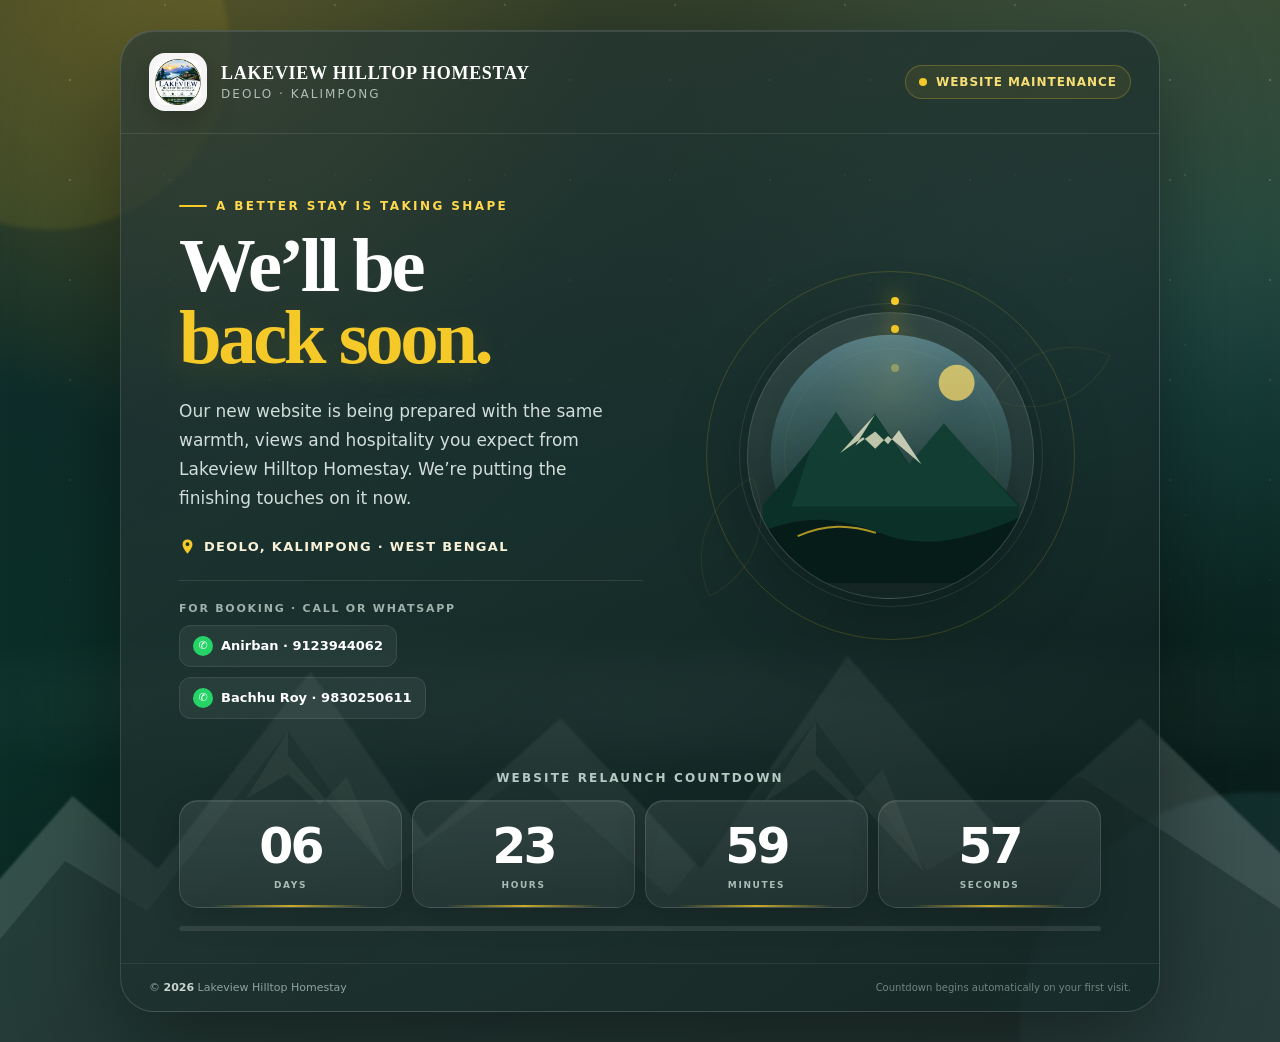
==== index.html @ d7424a06 "Add files via upload" ====
<!DOCTYPE html>
<html lang="en">
<head>
<meta charset="UTF-8">
<meta name="viewport" content="width=device-width, initial-scale=1.0">
<meta name="theme-color" content="#071b19">
<meta name="description" content="Lakeview Hilltop Homestay — website under maintenance.">
<title>Lakeview Hilltop Homestay | Coming Soon</title>

<style>
  :root{
    --forest:#071b19;
    --forest-2:#0b3028;
    --leaf:#173f34;
    --gold:#f4c928;
    --gold-2:#ffd94d;
    --cream:#fff9e8;
    --muted:#c9d5cf;
    --glass:rgba(7,27,25,.66);
    --line:rgba(255,255,255,.15);
  }

  *{box-sizing:border-box;margin:0;padding:0}
  html,body{min-height:100%;font-family:Inter,ui-sans-serif,system-ui,-apple-system,BlinkMacSystemFont,"Segoe UI",sans-serif}
  body{
    overflow-x:hidden;
    color:#fff;
    background:
      radial-gradient(circle at 18% 8%,rgba(244,201,40,.20),transparent 26%),
      radial-gradient(circle at 84% 22%,rgba(90,160,180,.20),transparent 30%),
      linear-gradient(160deg,#071b19 0%,#0b3028 48%,#081614 100%);
  }

  .page{
    position:relative;
    min-height:100vh;
    isolation:isolate;
    display:flex;
    align-items:center;
    justify-content:center;
    padding:30px 18px;
    overflow:hidden;
  }

  /* atmospheric layers */
  .orb{position:absolute;border-radius:50%;filter:blur(2px);pointer-events:none;z-index:-2}
  .orb.one{width:360px;height:360px;left:-130px;top:-130px;background:rgba(244,201,40,.10);animation:float 10s ease-in-out infinite}
  .orb.two{width:480px;height:480px;right:-220px;bottom:-230px;background:rgba(92,163,178,.12);animation:float 13s ease-in-out infinite reverse}

  .sky{
    position:absolute;inset:0;z-index:-3;overflow:hidden;
    background:linear-gradient(180deg,rgba(246,202,103,.18) 0%,rgba(74,118,132,.08) 38%,rgba(7,27,25,.08) 70%);
  }

  .mountains{position:absolute;left:-5%;bottom:-4px;width:110%;height:48%;opacity:.34}
  .mountains.back{filter:blur(1px);opacity:.20;transform:scale(1.04)}
  .mountains svg{width:100%;height:100%;display:block}

  .mist{
    position:absolute;left:-10%;right:-10%;bottom:28%;height:90px;
    background:linear-gradient(90deg,transparent,rgba(211,232,226,.12),transparent);
    filter:blur(18px);
    animation:mist 12s ease-in-out infinite;
  }

  .stars{
    position:absolute;inset:0;opacity:.34;
    background-image:
      radial-gradient(circle,rgba(255,255,255,.65) 0 1px,transparent 1.5px),
      radial-gradient(circle,rgba(255,255,255,.4) 0 1px,transparent 1.5px);
    background-size:100px 100px,170px 170px;
    background-position:20px 30px,80px 90px;
    mask-image:linear-gradient(to bottom,black,transparent 70%);
  }

  .shell{
    width:min(1040px,100%);
    position:relative;
    animation:pageIn 1s cubic-bezier(.16,1,.3,1) both;
  }

  .card{
    position:relative;
    overflow:hidden;
    border:1px solid var(--line);
    border-radius:34px;
    background:
      linear-gradient(135deg,rgba(255,255,255,.095),rgba(255,255,255,.025)),
      var(--glass);
    backdrop-filter:blur(20px);
    -webkit-backdrop-filter:blur(20px);
    box-shadow:0 35px 100px rgba(0,0,0,.42),inset 0 1px rgba(255,255,255,.10);
  }

  .card::before{
    content:"";
    position:absolute;inset:0;pointer-events:none;
    background:linear-gradient(110deg,transparent 25%,rgba(255,255,255,.055) 48%,transparent 65%);
    transform:translateX(-120%);
    animation:shine 7s ease-in-out 1.2s infinite;
  }

  .topbar{
    display:flex;align-items:center;justify-content:space-between;
    gap:20px;padding:22px 28px;border-bottom:1px solid rgba(255,255,255,.10);
  }

  .brand{display:flex;align-items:center;gap:14px;min-width:0}
  .brand img{
    width:58px;height:58px;object-fit:contain;border-radius:16px;
    background:rgba(255,255,255,.95);padding:6px;
    box-shadow:0 10px 30px rgba(0,0,0,.22);
  }
  .brand-copy{min-width:0}
  .brand-copy strong{
    display:block;font-family:Georgia,serif;font-size:18px;letter-spacing:.04em;
    white-space:nowrap;overflow:hidden;text-overflow:ellipsis;
  }
  .brand-copy span{display:block;color:#aebdb7;font-size:12px;letter-spacing:.17em;text-transform:uppercase;margin-top:3px}

  .status{
    display:flex;align-items:center;gap:9px;padding:9px 13px;border:1px solid rgba(244,201,40,.25);
    border-radius:999px;color:#f7df76;background:rgba(244,201,40,.07);font-size:12px;font-weight:700;
    letter-spacing:.08em;text-transform:uppercase;white-space:nowrap;
  }
  .dot{width:8px;height:8px;border-radius:50%;background:var(--gold);box-shadow:0 0 0 0 rgba(244,201,40,.55);animation:pulse 1.8s infinite}

  .content{
    display:grid;grid-template-columns:1.05fr .95fr;gap:38px;padding:58px 58px 52px;align-items:center;
  }

  .eyebrow{
    display:inline-flex;align-items:center;gap:9px;color:var(--gold-2);
    text-transform:uppercase;letter-spacing:.20em;font-weight:800;font-size:12px;margin-bottom:17px;
  }
  .eyebrow::before{content:"";width:28px;height:2px;background:var(--gold);border-radius:2px}

  h1{
    font-family:Georgia,"Times New Roman",serif;
    font-size:clamp(46px,6vw,78px);line-height:.94;letter-spacing:-.045em;
    max-width:650px;
  }
  h1 span{display:block;color:var(--gold);text-shadow:0 8px 35px rgba(244,201,40,.14)}
  .lead{color:#d3ddd9;max-width:590px;font-size:17px;line-height:1.7;margin-top:23px}

  .location{
    display:flex;align-items:center;gap:8px;margin-top:25px;color:#f8f1d8;font-weight:700;
    font-size:13px;letter-spacing:.10em;text-transform:uppercase;
  }
  .location svg{width:17px;height:17px;fill:var(--gold)}

  .countdown-wrap{position:relative}
  .countdown-title{text-align:center;color:#b8c9c3;font-size:12px;letter-spacing:.18em;text-transform:uppercase;margin-bottom:15px;font-weight:700}
  .countdown{
    display:grid;grid-template-columns:repeat(4,1fr);gap:10px;
  }
  .time-box{
    position:relative;text-align:center;padding:21px 8px 17px;border-radius:19px;
    border:1px solid rgba(255,255,255,.12);
    background:linear-gradient(180deg,rgba(255,255,255,.085),rgba(255,255,255,.035));
    box-shadow:inset 0 1px rgba(255,255,255,.08),0 12px 30px rgba(0,0,0,.16);
    overflow:hidden;
  }
  .time-box::after{
    content:"";position:absolute;left:15%;right:15%;bottom:0;height:2px;
    background:linear-gradient(90deg,transparent,var(--gold),transparent);opacity:.8;
  }
  .num{
    font-variant-numeric:tabular-nums;
    font-size:clamp(29px,4vw,49px);font-weight:850;line-height:1;letter-spacing:-.06em;
  }
  .label{display:block;margin-top:9px;color:#aabcb5;font-size:9px;letter-spacing:.18em;text-transform:uppercase;font-weight:800}

  .progress{
    height:5px;border-radius:999px;background:rgba(255,255,255,.10);overflow:hidden;margin-top:18px;
  }
  .progress i{display:block;height:100%;width:0;border-radius:inherit;background:linear-gradient(90deg,var(--gold),#fff0a2);box-shadow:0 0 14px rgba(244,201,40,.55);transition:width 1s linear}

  .contact{
    margin-top:25px;padding-top:21px;border-top:1px solid rgba(255,255,255,.10);
    display:grid;gap:10px;
  }
  .contact-head{font-size:11px;color:#9fb1aa;text-transform:uppercase;letter-spacing:.16em;font-weight:800}
  .contacts{display:flex;flex-wrap:wrap;gap:10px}
  .contact a{
    display:inline-flex;align-items:center;gap:8px;text-decoration:none;color:#fff;
    padding:10px 13px;border-radius:12px;background:rgba(255,255,255,.055);
    border:1px solid rgba(255,255,255,.09);font-size:13px;font-weight:700;transition:.25s ease;
  }
  .contact a:hover{transform:translateY(-2px);background:rgba(244,201,40,.10);border-color:rgba(244,201,40,.25)}
  .wa{width:20px;height:20px;display:grid;place-items:center;border-radius:50%;background:#25D366;font-size:11px}

  .right-panel{
    min-height:340px;display:flex;align-items:center;justify-content:center;
  }
  .scene{
    position:relative;width:min(410px,100%);aspect-ratio:1/1;
    display:grid;place-items:center;
  }
  .ring{
    position:absolute;border-radius:50%;border:1px solid rgba(244,201,40,.18);
    animation:spin 20s linear infinite;
  }
  .ring.r1{inset:5%}
  .ring.r2{inset:13%;border-color:rgba(255,255,255,.09);animation-duration:27s;animation-direction:reverse}
  .ring.r3{inset:24%;border-color:rgba(244,201,40,.11);animation-duration:34s}
  .ring::after{content:"";position:absolute;width:8px;height:8px;border-radius:50%;background:var(--gold);top:7%;left:50%;box-shadow:0 0 20px var(--gold)}

  .mountain-core{
    width:70%;aspect-ratio:1/1;border-radius:50%;
    background:
      radial-gradient(circle at 50% 27%,rgba(244,201,40,.18),transparent 27%),
      linear-gradient(180deg,rgba(255,255,255,.10),rgba(255,255,255,.025));
    border:1px solid rgba(255,255,255,.12);box-shadow:0 25px 80px rgba(0,0,0,.25);
    display:flex;align-items:center;justify-content:center;overflow:hidden;
  }
  .mountain-core svg{width:90%;height:90%;filter:drop-shadow(0 16px 20px rgba(0,0,0,.3))}
  .leaf{
    position:absolute;width:90px;height:90px;border-radius:100% 0 100% 0;
    border:1px solid rgba(244,201,40,.15);opacity:.55;
  }
  .leaf.l1{left:0;bottom:19%;transform:rotate(-25deg)}
  .leaf.l2{right:0;top:20%;transform:rotate(25deg)}

  .footer{
    display:flex;align-items:center;justify-content:space-between;gap:20px;
    padding:17px 28px;color:#8fa29b;font-size:11px;border-top:1px solid rgba(255,255,255,.08);
  }
  .footer b{color:#c9d5cf}
  .reload-note{font-size:10px;opacity:.75}

  /* Load choreography */
  .topbar>*{animation:rise .75s cubic-bezier(.16,1,.3,1) .15s both}
  .topbar .status{animation-delay:.28s}
  .content > *:first-child{animation:rise .9s cubic-bezier(.16,1,.3,1) .30s both}
  .content > *:last-child{animation:zoomIn 1s cubic-bezier(.16,1,.3,1) .42s both}
  .footer{animation:fade .8s ease .7s both}

  @keyframes pageIn{from{opacity:0;transform:translateY(30px) scale(.975)}to{opacity:1;transform:none}}
  @keyframes rise{from{opacity:0;transform:translateY(25px)}to{opacity:1;transform:none}}
  @keyframes zoomIn{from{opacity:0;transform:scale(.85)}to{opacity:1;transform:none}}
  @keyframes fade{from{opacity:0}to{opacity:1}}
  @keyframes shine{0%,65%,100%{transform:translateX(-120%)}78%{transform:translateX(120%)}}
  @keyframes pulse{0%{box-shadow:0 0 0 0 rgba(244,201,40,.5)}70%{box-shadow:0 0 0 10px rgba(244,201,40,0)}100%{box-shadow:0 0 0 0 rgba(244,201,40,0)}}
  @keyframes spin{to{transform:rotate(360deg)}}
  @keyframes float{0%,100%{transform:translateY(0)}50%{transform:translateY(18px)}}
  @keyframes mist{0%,100%{transform:translateX(-4%);opacity:.4}50%{transform:translateX(4%);opacity:.75}}

  @media(max-width:820px){
    .content{grid-template-columns:1fr;padding:42px 28px 38px;gap:18px}
    .right-panel{min-height:300px;order:-1}
    .scene{width:min(330px,90vw)}
    .lead{font-size:15px}
    .topbar{padding:18px 20px}
    .brand-copy strong{font-size:15px}
    .brand img{width:50px;height:50px}
    .footer{padding:15px 20px;flex-direction:column;align-items:flex-start}
  }
  @media(max-width:500px){
    .page{padding:12px}
    .card{border-radius:24px}
    .content{padding:31px 20px 28px}
    .countdown{gap:7px}
    .time-box{padding:17px 5px 14px;border-radius:14px}
    .num{font-size:27px}
    .label{font-size:8px}
    h1{font-size:45px}
    .status{font-size:9px;padding:8px 10px}
    .contacts{display:grid}
    .contact a{width:100%}
  }

  @media(prefers-reduced-motion:reduce){
    *,*::before,*::after{animation-duration:.01ms!important;animation-iteration-count:1!important;transition:none!important}
  }
</style>
</head>

<body>
<main class="page">
  <div class="sky"></div>
  <div class="stars"></div>
  <div class="orb one"></div><div class="orb two"></div>
  <div class="mist"></div>

  <!-- Decorative mountain silhouettes -->
  <div class="mountains back" aria-hidden="true">
    <svg viewBox="0 0 1200 500" preserveAspectRatio="none">
      <path d="M0 430L135 250 205 320 330 130 425 290 535 175 650 320 770 115 900 290 1010 175 1200 390V500H0Z" fill="#dce8e3"/>
    </svg>
  </div>
  <div class="mountains" aria-hidden="true">
    <svg viewBox="0 0 1200 500" preserveAspectRatio="none">
      <path d="M0 470L110 315 180 365 300 185 385 325 505 225 625 350 750 175 845 325 975 230 1200 405V500H0Z" fill="#061c19"/>
      <path d="M300 185l-36 68 36-25 27 31 23-28 35 94-85-115zM750 175l-45 82 43-34 32 34 27-34 35 103-92-117z" fill="#fff8d8" opacity=".38"/>
    </svg>
  </div>

  <section class="shell">
    <div class="card">
      <header class="topbar">
        <div class="brand">
          <img src="logo.png" alt="Lakeview Hilltop Homestay logo" onerror="this.style.display='none'">
          <div class="brand-copy">
            <strong>LAKEVIEW HILLTOP HOMESTAY</strong>
            <span>Deolo · Kalimpong</span>
          </div>
        </div>
        <div class="status"><i class="dot"></i> Website Maintenance</div>
      </header>

      <div class="content">
        <div>
          <div class="eyebrow">A better stay is taking shape</div>
          <h1>We’ll be <span>back soon.</span></h1>
          <p class="lead">
            Our new website is being prepared with the same warmth, views and hospitality
            you expect from Lakeview Hilltop Homestay. We’re putting the finishing touches on it now.
          </p>

          <div class="location">
            <svg viewBox="0 0 24 24" aria-hidden="true"><path d="M12 2a7 7 0 0 0-7 7c0 5.2 7 13 7 13s7-7.8 7-13a7 7 0 0 0-7-7Zm0 9.4A2.4 2.4 0 1 1 12 6a2.4 2.4 0 0 1 0 5.4Z"/></svg>
            Deolo, Kalimpong · West Bengal
          </div>

          <div class="contact">
            <div class="contact-head">For booking · Call or WhatsApp</div>
            <div class="contacts">
              <a href="https://wa.me/919123944062" target="_blank" rel="noopener">
                <span class="wa">✆</span> Anirban · 9123944062
              </a>
              <a href="https://wa.me/919830250611" target="_blank" rel="noopener">
                <span class="wa">✆</span> Bachhu Roy · 9830250611
              </a>
            </div>
          </div>
        </div>

        <div class="right-panel">
          <div class="scene" aria-label="Seven day countdown">
            <div class="ring r1"></div><div class="ring r2"></div><div class="ring r3"></div>
            <div class="leaf l1"></div><div class="leaf l2"></div>
            <div class="mountain-core">
              <svg viewBox="0 0 400 400" aria-hidden="true">
                <defs>
                  <linearGradient id="skyG" x1="0" y1="0" x2="0" y2="1">
                    <stop offset="0" stop-color="#6e9eaa" stop-opacity=".65"/>
                    <stop offset="1" stop-color="#173f34" stop-opacity=".2"/>
                  </linearGradient>
                  <linearGradient id="goldG" x1="0" y1="0" x2="1" y2="1">
                    <stop offset="0" stop-color="#fff1a1"/>
                    <stop offset="1" stop-color="#e4aa17"/>
                  </linearGradient>
                </defs>
                <circle cx="200" cy="200" r="188" fill="url(#skyG)"/>
                <circle cx="302" cy="87" r="28" fill="#f7d86b" opacity=".75"/>
                <path d="M0 278L78 185l35 43 61-93 56 82 53-62 117 123v122H0Z" fill="#0b3028"/>
                <path d="M74 190l40-58 30 45 30-42 53 80 55-65 116 130H45Z" fill="#123e34" opacity=".92"/>
                <path d="M175 136l-31 49 31-22 20 20 17-22 35 53-52-44-20 20-19-18-36 25 55-61Z" fill="#fff8d8" opacity=".72"/>
                <path d="M0 318c72-28 122-19 181 3 69 26 130 14 219-24v103H0Z" fill="#061c19"/>
                <path d="M54 326c44-19 82-18 122-5" stroke="#f4c928" stroke-width="3" fill="none" opacity=".7"/>
              </svg>
            </div>
          </div>
        </div>
      </div>

      <div class="countdown-wrap" style="padding:0 58px 32px">
        <div class="countdown-title">Website relaunch countdown</div>
        <div class="countdown">
          <div class="time-box"><div class="num" id="days">07</div><span class="label">Days</span></div>
          <div class="time-box"><div class="num" id="hours">00</div><span class="label">Hours</span></div>
          <div class="time-box"><div class="num" id="minutes">00</div><span class="label">Minutes</span></div>
          <div class="time-box"><div class="num" id="seconds">00</div><span class="label">Seconds</span></div>
        </div>
        <div class="progress" title="Countdown progress"><i id="progress"></i></div>
      </div>

      <footer class="footer">
        <span>© <b id="year"></b> Lakeview Hilltop Homestay</span>
        <span class="reload-note">Countdown begins automatically on your first visit.</span>
      </footer>
    </div>
  </section>
</main>

<script>
(() => {
  const KEY = "lakeview_hilltop_maintenance_end_v1";
  const DURATION = 7 * 24 * 60 * 60 * 1000;

  // Start a persistent 7-day countdown on the visitor's first visit.
  let end = Number(localStorage.getItem(KEY));
  const now = Date.now();

  if (!end || end <= now) {
    end = now + DURATION;
    localStorage.setItem(KEY, String(end));
  }

  const $ = id => document.getElementById(id);
  const pad = n => String(Math.max(0, Math.floor(n))).padStart(2, "0");

  function tick() {
    const current = Date.now();
    let remaining = Math.max(0, end - current);

    const totalSeconds = Math.floor(remaining / 1000);
    const days = Math.floor(totalSeconds / 86400);
    const hours = Math.floor((totalSeconds % 86400) / 3600);
    const minutes = Math.floor((totalSeconds % 3600) / 60);
    const seconds = totalSeconds % 60;

    $("days").textContent = pad(days);
    $("hours").textContent = pad(hours);
    $("minutes").textContent = pad(minutes);
    $("seconds").textContent = pad(seconds);

    const elapsed = DURATION - remaining;
    const pct = Math.min(100, Math.max(0, (elapsed / DURATION) * 100));
    $("progress").style.width = pct + "%";

    if (remaining > 0) {
      requestAnimationFrame(() => setTimeout(tick, 250));
    } else {
      $("days").textContent = "00";
      $("hours").textContent = "00";
      $("minutes").textContent = "00";
      $("seconds").textContent = "00";
      $("progress").style.width = "100%";
    }
  }

  $("year").textContent = new Date().getFullYear();
  tick();
})();
</script>
</body>
</html>
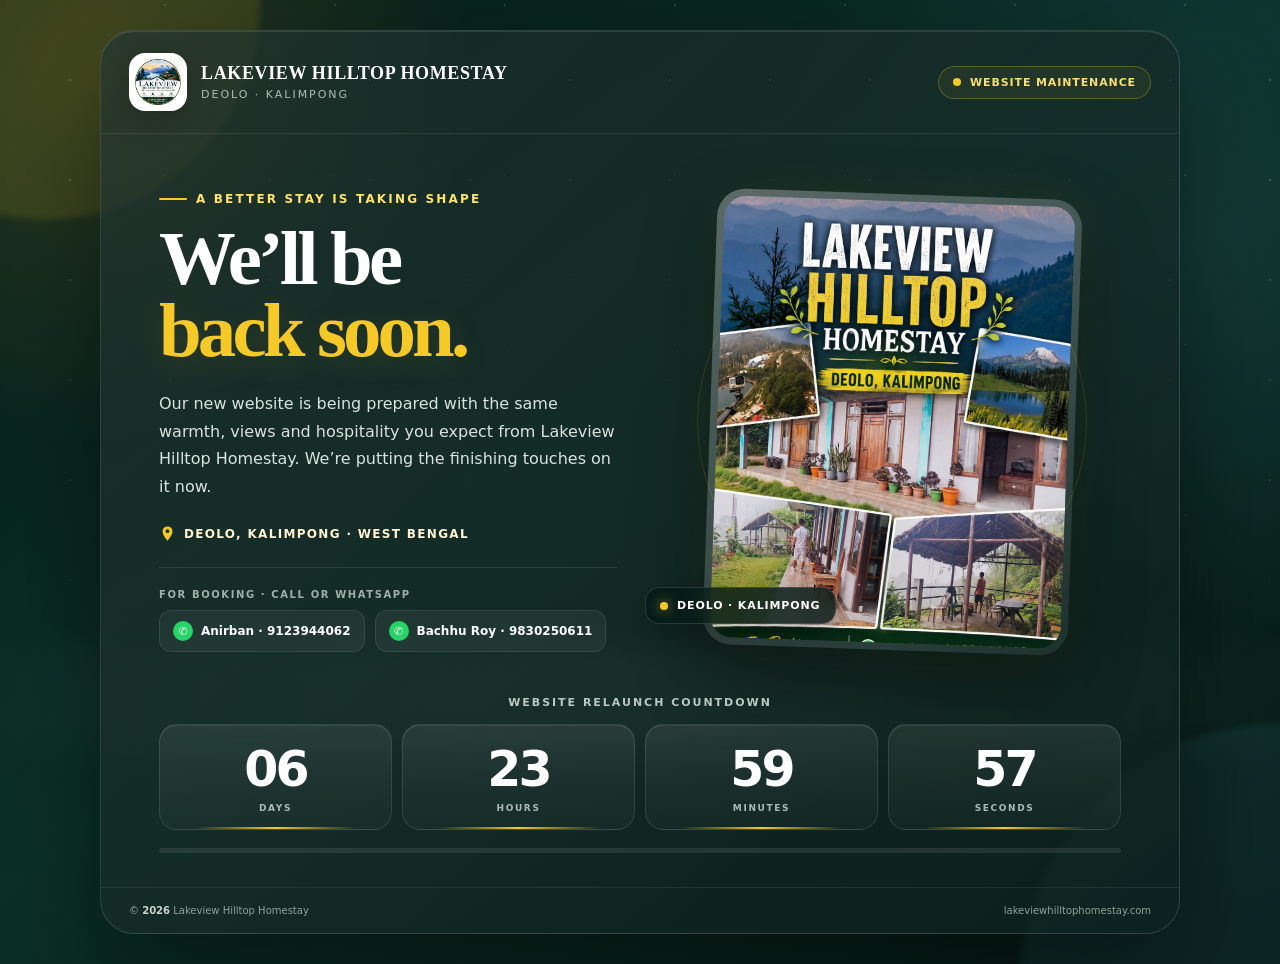
==== commit d826d6e0: "Add files via upload" ====
--- a/index.html
+++ b/index.html
@@ -1,439 +1,947 @@
 <!DOCTYPE html>
 <html lang="en">
 <head>
-<meta charset="UTF-8">
-<meta name="viewport" content="width=device-width, initial-scale=1.0">
-<meta name="theme-color" content="#071b19">
-<meta name="description" content="Lakeview Hilltop Homestay — website under maintenance.">
-<title>Lakeview Hilltop Homestay | Coming Soon</title>
-
-<style>
-  :root{
-    --forest:#071b19;
-    --forest-2:#0b3028;
-    --leaf:#173f34;
-    --gold:#f4c928;
-    --gold-2:#ffd94d;
-    --cream:#fff9e8;
-    --muted:#c9d5cf;
-    --glass:rgba(7,27,25,.66);
-    --line:rgba(255,255,255,.15);
-  }
-
-  *{box-sizing:border-box;margin:0;padding:0}
-  html,body{min-height:100%;font-family:Inter,ui-sans-serif,system-ui,-apple-system,BlinkMacSystemFont,"Segoe UI",sans-serif}
-  body{
-    overflow-x:hidden;
-    color:#fff;
-    background:
-      radial-gradient(circle at 18% 8%,rgba(244,201,40,.20),transparent 26%),
-      radial-gradient(circle at 84% 22%,rgba(90,160,180,.20),transparent 30%),
-      linear-gradient(160deg,#071b19 0%,#0b3028 48%,#081614 100%);
-  }
-
-  .page{
-    position:relative;
-    min-height:100vh;
-    isolation:isolate;
-    display:flex;
-    align-items:center;
-    justify-content:center;
-    padding:30px 18px;
-    overflow:hidden;
-  }
-
-  /* atmospheric layers */
-  .orb{position:absolute;border-radius:50%;filter:blur(2px);pointer-events:none;z-index:-2}
-  .orb.one{width:360px;height:360px;left:-130px;top:-130px;background:rgba(244,201,40,.10);animation:float 10s ease-in-out infinite}
-  .orb.two{width:480px;height:480px;right:-220px;bottom:-230px;background:rgba(92,163,178,.12);animation:float 13s ease-in-out infinite reverse}
-
-  .sky{
-    position:absolute;inset:0;z-index:-3;overflow:hidden;
-    background:linear-gradient(180deg,rgba(246,202,103,.18) 0%,rgba(74,118,132,.08) 38%,rgba(7,27,25,.08) 70%);
-  }
-
-  .mountains{position:absolute;left:-5%;bottom:-4px;width:110%;height:48%;opacity:.34}
-  .mountains.back{filter:blur(1px);opacity:.20;transform:scale(1.04)}
-  .mountains svg{width:100%;height:100%;display:block}
-
-  .mist{
-    position:absolute;left:-10%;right:-10%;bottom:28%;height:90px;
-    background:linear-gradient(90deg,transparent,rgba(211,232,226,.12),transparent);
-    filter:blur(18px);
-    animation:mist 12s ease-in-out infinite;
-  }
-
-  .stars{
-    position:absolute;inset:0;opacity:.34;
-    background-image:
-      radial-gradient(circle,rgba(255,255,255,.65) 0 1px,transparent 1.5px),
-      radial-gradient(circle,rgba(255,255,255,.4) 0 1px,transparent 1.5px);
-    background-size:100px 100px,170px 170px;
-    background-position:20px 30px,80px 90px;
-    mask-image:linear-gradient(to bottom,black,transparent 70%);
-  }
-
-  .shell{
-    width:min(1040px,100%);
-    position:relative;
-    animation:pageIn 1s cubic-bezier(.16,1,.3,1) both;
-  }
-
-  .card{
-    position:relative;
-    overflow:hidden;
-    border:1px solid var(--line);
-    border-radius:34px;
-    background:
-      linear-gradient(135deg,rgba(255,255,255,.095),rgba(255,255,255,.025)),
-      var(--glass);
-    backdrop-filter:blur(20px);
-    -webkit-backdrop-filter:blur(20px);
-    box-shadow:0 35px 100px rgba(0,0,0,.42),inset 0 1px rgba(255,255,255,.10);
-  }
-
-  .card::before{
-    content:"";
-    position:absolute;inset:0;pointer-events:none;
-    background:linear-gradient(110deg,transparent 25%,rgba(255,255,255,.055) 48%,transparent 65%);
-    transform:translateX(-120%);
-    animation:shine 7s ease-in-out 1.2s infinite;
-  }
-
-  .topbar{
-    display:flex;align-items:center;justify-content:space-between;
-    gap:20px;padding:22px 28px;border-bottom:1px solid rgba(255,255,255,.10);
-  }
-
-  .brand{display:flex;align-items:center;gap:14px;min-width:0}
-  .brand img{
-    width:58px;height:58px;object-fit:contain;border-radius:16px;
-    background:rgba(255,255,255,.95);padding:6px;
-    box-shadow:0 10px 30px rgba(0,0,0,.22);
-  }
-  .brand-copy{min-width:0}
-  .brand-copy strong{
-    display:block;font-family:Georgia,serif;font-size:18px;letter-spacing:.04em;
-    white-space:nowrap;overflow:hidden;text-overflow:ellipsis;
-  }
-  .brand-copy span{display:block;color:#aebdb7;font-size:12px;letter-spacing:.17em;text-transform:uppercase;margin-top:3px}
-
-  .status{
-    display:flex;align-items:center;gap:9px;padding:9px 13px;border:1px solid rgba(244,201,40,.25);
-    border-radius:999px;color:#f7df76;background:rgba(244,201,40,.07);font-size:12px;font-weight:700;
-    letter-spacing:.08em;text-transform:uppercase;white-space:nowrap;
-  }
-  .dot{width:8px;height:8px;border-radius:50%;background:var(--gold);box-shadow:0 0 0 0 rgba(244,201,40,.55);animation:pulse 1.8s infinite}
-
-  .content{
-    display:grid;grid-template-columns:1.05fr .95fr;gap:38px;padding:58px 58px 52px;align-items:center;
-  }
-
-  .eyebrow{
-    display:inline-flex;align-items:center;gap:9px;color:var(--gold-2);
-    text-transform:uppercase;letter-spacing:.20em;font-weight:800;font-size:12px;margin-bottom:17px;
-  }
-  .eyebrow::before{content:"";width:28px;height:2px;background:var(--gold);border-radius:2px}
-
-  h1{
-    font-family:Georgia,"Times New Roman",serif;
-    font-size:clamp(46px,6vw,78px);line-height:.94;letter-spacing:-.045em;
-    max-width:650px;
-  }
-  h1 span{display:block;color:var(--gold);text-shadow:0 8px 35px rgba(244,201,40,.14)}
-  .lead{color:#d3ddd9;max-width:590px;font-size:17px;line-height:1.7;margin-top:23px}
-
-  .location{
-    display:flex;align-items:center;gap:8px;margin-top:25px;color:#f8f1d8;font-weight:700;
-    font-size:13px;letter-spacing:.10em;text-transform:uppercase;
-  }
-  .location svg{width:17px;height:17px;fill:var(--gold)}
-
-  .countdown-wrap{position:relative}
-  .countdown-title{text-align:center;color:#b8c9c3;font-size:12px;letter-spacing:.18em;text-transform:uppercase;margin-bottom:15px;font-weight:700}
-  .countdown{
-    display:grid;grid-template-columns:repeat(4,1fr);gap:10px;
-  }
-  .time-box{
-    position:relative;text-align:center;padding:21px 8px 17px;border-radius:19px;
-    border:1px solid rgba(255,255,255,.12);
-    background:linear-gradient(180deg,rgba(255,255,255,.085),rgba(255,255,255,.035));
-    box-shadow:inset 0 1px rgba(255,255,255,.08),0 12px 30px rgba(0,0,0,.16);
-    overflow:hidden;
-  }
-  .time-box::after{
-    content:"";position:absolute;left:15%;right:15%;bottom:0;height:2px;
-    background:linear-gradient(90deg,transparent,var(--gold),transparent);opacity:.8;
-  }
-  .num{
-    font-variant-numeric:tabular-nums;
-    font-size:clamp(29px,4vw,49px);font-weight:850;line-height:1;letter-spacing:-.06em;
-  }
-  .label{display:block;margin-top:9px;color:#aabcb5;font-size:9px;letter-spacing:.18em;text-transform:uppercase;font-weight:800}
-
-  .progress{
-    height:5px;border-radius:999px;background:rgba(255,255,255,.10);overflow:hidden;margin-top:18px;
-  }
-  .progress i{display:block;height:100%;width:0;border-radius:inherit;background:linear-gradient(90deg,var(--gold),#fff0a2);box-shadow:0 0 14px rgba(244,201,40,.55);transition:width 1s linear}
-
-  .contact{
-    margin-top:25px;padding-top:21px;border-top:1px solid rgba(255,255,255,.10);
-    display:grid;gap:10px;
-  }
-  .contact-head{font-size:11px;color:#9fb1aa;text-transform:uppercase;letter-spacing:.16em;font-weight:800}
-  .contacts{display:flex;flex-wrap:wrap;gap:10px}
-  .contact a{
-    display:inline-flex;align-items:center;gap:8px;text-decoration:none;color:#fff;
-    padding:10px 13px;border-radius:12px;background:rgba(255,255,255,.055);
-    border:1px solid rgba(255,255,255,.09);font-size:13px;font-weight:700;transition:.25s ease;
-  }
-  .contact a:hover{transform:translateY(-2px);background:rgba(244,201,40,.10);border-color:rgba(244,201,40,.25)}
-  .wa{width:20px;height:20px;display:grid;place-items:center;border-radius:50%;background:#25D366;font-size:11px}
-
-  .right-panel{
-    min-height:340px;display:flex;align-items:center;justify-content:center;
-  }
-  .scene{
-    position:relative;width:min(410px,100%);aspect-ratio:1/1;
-    display:grid;place-items:center;
-  }
-  .ring{
-    position:absolute;border-radius:50%;border:1px solid rgba(244,201,40,.18);
-    animation:spin 20s linear infinite;
-  }
-  .ring.r1{inset:5%}
-  .ring.r2{inset:13%;border-color:rgba(255,255,255,.09);animation-duration:27s;animation-direction:reverse}
-  .ring.r3{inset:24%;border-color:rgba(244,201,40,.11);animation-duration:34s}
-  .ring::after{content:"";position:absolute;width:8px;height:8px;border-radius:50%;background:var(--gold);top:7%;left:50%;box-shadow:0 0 20px var(--gold)}
-
-  .mountain-core{
-    width:70%;aspect-ratio:1/1;border-radius:50%;
-    background:
-      radial-gradient(circle at 50% 27%,rgba(244,201,40,.18),transparent 27%),
-      linear-gradient(180deg,rgba(255,255,255,.10),rgba(255,255,255,.025));
-    border:1px solid rgba(255,255,255,.12);box-shadow:0 25px 80px rgba(0,0,0,.25);
-    display:flex;align-items:center;justify-content:center;overflow:hidden;
-  }
-  .mountain-core svg{width:90%;height:90%;filter:drop-shadow(0 16px 20px rgba(0,0,0,.3))}
-  .leaf{
-    position:absolute;width:90px;height:90px;border-radius:100% 0 100% 0;
-    border:1px solid rgba(244,201,40,.15);opacity:.55;
-  }
-  .leaf.l1{left:0;bottom:19%;transform:rotate(-25deg)}
-  .leaf.l2{right:0;top:20%;transform:rotate(25deg)}
-
-  .footer{
-    display:flex;align-items:center;justify-content:space-between;gap:20px;
-    padding:17px 28px;color:#8fa29b;font-size:11px;border-top:1px solid rgba(255,255,255,.08);
-  }
-  .footer b{color:#c9d5cf}
-  .reload-note{font-size:10px;opacity:.75}
-
-  /* Load choreography */
-  .topbar>*{animation:rise .75s cubic-bezier(.16,1,.3,1) .15s both}
-  .topbar .status{animation-delay:.28s}
-  .content > *:first-child{animation:rise .9s cubic-bezier(.16,1,.3,1) .30s both}
-  .content > *:last-child{animation:zoomIn 1s cubic-bezier(.16,1,.3,1) .42s both}
-  .footer{animation:fade .8s ease .7s both}
-
-  @keyframes pageIn{from{opacity:0;transform:translateY(30px) scale(.975)}to{opacity:1;transform:none}}
-  @keyframes rise{from{opacity:0;transform:translateY(25px)}to{opacity:1;transform:none}}
-  @keyframes zoomIn{from{opacity:0;transform:scale(.85)}to{opacity:1;transform:none}}
-  @keyframes fade{from{opacity:0}to{opacity:1}}
-  @keyframes shine{0%,65%,100%{transform:translateX(-120%)}78%{transform:translateX(120%)}}
-  @keyframes pulse{0%{box-shadow:0 0 0 0 rgba(244,201,40,.5)}70%{box-shadow:0 0 0 10px rgba(244,201,40,0)}100%{box-shadow:0 0 0 0 rgba(244,201,40,0)}}
-  @keyframes spin{to{transform:rotate(360deg)}}
-  @keyframes float{0%,100%{transform:translateY(0)}50%{transform:translateY(18px)}}
-  @keyframes mist{0%,100%{transform:translateX(-4%);opacity:.4}50%{transform:translateX(4%);opacity:.75}}
-
-  @media(max-width:820px){
-    .content{grid-template-columns:1fr;padding:42px 28px 38px;gap:18px}
-    .right-panel{min-height:300px;order:-1}
-    .scene{width:min(330px,90vw)}
-    .lead{font-size:15px}
-    .topbar{padding:18px 20px}
-    .brand-copy strong{font-size:15px}
-    .brand img{width:50px;height:50px}
-    .footer{padding:15px 20px;flex-direction:column;align-items:flex-start}
-  }
-  @media(max-width:500px){
-    .page{padding:12px}
-    .card{border-radius:24px}
-    .content{padding:31px 20px 28px}
-    .countdown{gap:7px}
-    .time-box{padding:17px 5px 14px;border-radius:14px}
-    .num{font-size:27px}
-    .label{font-size:8px}
-    h1{font-size:45px}
-    .status{font-size:9px;padding:8px 10px}
-    .contacts{display:grid}
-    .contact a{width:100%}
-  }
-
-  @media(prefers-reduced-motion:reduce){
-    *,*::before,*::after{animation-duration:.01ms!important;animation-iteration-count:1!important;transition:none!important}
-  }
-</style>
+  <meta charset="UTF-8">
+  <meta name="viewport" content="width=device-width, initial-scale=1.0">
+
+  <title>Lakeview Hilltop Homestay | Deolo, Kalimpong</title>
+  <meta name="description" content="Lakeview Hilltop Homestay, Deolo, Kalimpong. Our website is currently under maintenance. For booking, call or WhatsApp Anirban or Bachhu Roy.">
+  <meta name="robots" content="index, follow">
+  <meta name="theme-color" content="#071b19">
+
+  <link rel="canonical" href="https://lakeviewhilltophomestay.com/">
+
+  <!-- Open Graph / Facebook / WhatsApp / LinkedIn -->
+  <meta property="og:type" content="website">
+  <meta property="og:url" content="https://lakeviewhilltophomestay.com/">
+  <meta property="og:title" content="Lakeview Hilltop Homestay | Deolo, Kalimpong">
+  <meta property="og:description" content="Our new website is coming soon. Experience the warmth, views and hospitality of Lakeview Hilltop Homestay, Deolo, Kalimpong.">
+  <meta property="og:image" content="https://lakeviewhilltophomestay.com/thumbnail.jpeg">
+  <meta property="og:image:secure_url" content="https://lakeviewhilltophomestay.com/thumbnail.jpeg">
+  <meta property="og:image:type" content="image/jpeg">
+  <meta property="og:image:alt" content="Lakeview Hilltop Homestay, Deolo Kalimpong">
+  <meta property="og:site_name" content="Lakeview Hilltop Homestay">
+
+  <!-- Twitter / X -->
+  <meta name="twitter:card" content="summary_large_image">
+  <meta name="twitter:url" content="https://lakeviewhilltophomestay.com/">
+  <meta name="twitter:title" content="Lakeview Hilltop Homestay | Deolo, Kalimpong">
+  <meta name="twitter:description" content="Our new website is coming soon. Lakeview Hilltop Homestay, Deolo, Kalimpong.">
+  <meta name="twitter:image" content="https://lakeviewhilltophomestay.com/thumbnail.jpeg">
+  <meta name="twitter:image:alt" content="Lakeview Hilltop Homestay, Deolo Kalimpong">
+
+  <style>
+    :root{
+      --forest:#071b19;
+      --forest2:#0b3028;
+      --gold:#f4c928;
+      --gold2:#ffe36c;
+      --cream:#fff9e8;
+      --text:#d9e3df;
+      --muted:#aabbb5;
+      --glass:rgba(7,27,25,.68);
+      --line:rgba(255,255,255,.13);
+    }
+
+    *{box-sizing:border-box;margin:0;padding:0}
+
+    html,body{
+      min-height:100%;
+      font-family:Inter,system-ui,-apple-system,BlinkMacSystemFont,"Segoe UI",sans-serif;
+      background:var(--forest);
+      color:#fff;
+    }
+
+    body{
+      overflow-x:hidden;
+      background:
+        radial-gradient(circle at 8% 8%,rgba(244,201,40,.16),transparent 25%),
+        radial-gradient(circle at 92% 25%,rgba(81,153,170,.14),transparent 30%),
+        linear-gradient(145deg,#071b19 0%,#0b3028 48%,#061613 100%);
+    }
+
+    .page{
+      position:relative;
+      min-height:100vh;
+      display:flex;
+      align-items:center;
+      justify-content:center;
+      padding:30px 18px;
+      overflow:hidden;
+      isolation:isolate;
+    }
+
+    .glow{
+      position:absolute;
+      border-radius:50%;
+      pointer-events:none;
+      filter:blur(3px);
+      z-index:-3;
+    }
+
+    .glow.one{
+      width:430px;height:430px;
+      top:-210px;left:-170px;
+      background:rgba(244,201,40,.12);
+      animation:floatOne 10s ease-in-out infinite;
+    }
+
+    .glow.two{
+      width:520px;height:520px;
+      right:-260px;bottom:-280px;
+      background:rgba(64,137,150,.13);
+      animation:floatTwo 13s ease-in-out infinite;
+    }
+
+    .stars{
+      position:absolute;
+      inset:0;
+      z-index:-4;
+      opacity:.32;
+      background-image:
+        radial-gradient(circle,rgba(255,255,255,.72) 0 1px,transparent 1.5px),
+        radial-gradient(circle,rgba(255,255,255,.45) 0 1px,transparent 1.5px);
+      background-size:100px 100px,170px 170px;
+      background-position:20px 30px,80px 90px;
+      mask-image:linear-gradient(to bottom,#000,transparent 75%);
+    }
+
+    .mist{
+      position:absolute;
+      left:-10%;right:-10%;
+      bottom:22%;
+      height:110px;
+      z-index:-2;
+      background:linear-gradient(90deg,transparent,rgba(220,238,232,.10),transparent);
+      filter:blur(20px);
+      animation:mistMove 12s ease-in-out infinite;
+    }
+
+    .shell{
+      width:min(1080px,100%);
+      animation:pageIn 1s cubic-bezier(.16,1,.3,1) both;
+    }
+
+    .card{
+      position:relative;
+      overflow:hidden;
+      border:1px solid var(--line);
+      border-radius:34px;
+      background:
+        linear-gradient(135deg,rgba(255,255,255,.075),rgba(255,255,255,.018)),
+        var(--glass);
+      backdrop-filter:blur(22px);
+      -webkit-backdrop-filter:blur(22px);
+      box-shadow:
+        0 35px 100px rgba(0,0,0,.43),
+        inset 0 1px rgba(255,255,255,.10);
+    }
+
+    .card::after{
+      content:"";
+      position:absolute;
+      inset:0;
+      pointer-events:none;
+      background:linear-gradient(
+        110deg,
+        transparent 20%,
+        rgba(255,255,255,.055) 48%,
+        transparent 65%
+      );
+      transform:translateX(-120%);
+      animation:shine 8s ease-in-out 1.2s infinite;
+    }
+
+    .topbar{
+      position:relative;
+      z-index:2;
+      display:flex;
+      align-items:center;
+      justify-content:space-between;
+      gap:20px;
+      padding:22px 28px;
+      border-bottom:1px solid rgba(255,255,255,.09);
+    }
+
+    .brand{
+      display:flex;
+      align-items:center;
+      gap:14px;
+      min-width:0;
+      animation:rise .8s cubic-bezier(.16,1,.3,1) .15s both;
+    }
+
+    .brand img{
+      width:58px;
+      height:58px;
+      object-fit:contain;
+      border-radius:16px;
+      background:#fff;
+      padding:6px;
+      box-shadow:0 10px 30px rgba(0,0,0,.22);
+    }
+
+    .brand strong{
+      display:block;
+      font-family:Georgia,"Times New Roman",serif;
+      font-size:18px;
+      letter-spacing:.035em;
+      white-space:nowrap;
+      overflow:hidden;
+      text-overflow:ellipsis;
+    }
+
+    .brand span{
+      display:block;
+      margin-top:4px;
+      color:#aebdb7;
+      font-size:11px;
+      letter-spacing:.18em;
+      text-transform:uppercase;
+    }
+
+    .status{
+      display:flex;
+      align-items:center;
+      gap:9px;
+      padding:9px 14px;
+      border:1px solid rgba(244,201,40,.28);
+      border-radius:999px;
+      color:#f7df76;
+      background:rgba(244,201,40,.06);
+      font-size:11px;
+      font-weight:800;
+      letter-spacing:.08em;
+      text-transform:uppercase;
+      white-space:nowrap;
+      animation:rise .8s cubic-bezier(.16,1,.3,1) .28s both;
+    }
+
+    .status-dot{
+      width:8px;
+      height:8px;
+      flex:none;
+      border-radius:50%;
+      background:var(--gold);
+      box-shadow:0 0 0 0 rgba(244,201,40,.55);
+      animation:pulse 1.8s infinite;
+    }
+
+    .content{
+      position:relative;
+      z-index:2;
+      display:grid;
+      grid-template-columns:1fr 1fr;
+      gap:46px;
+      padding:58px 58px 44px;
+      align-items:center;
+    }
+
+    .copy{
+      animation:rise .9s cubic-bezier(.16,1,.3,1) .32s both;
+    }
+
+    .eyebrow{
+      display:flex;
+      align-items:center;
+      gap:9px;
+      margin-bottom:17px;
+      color:var(--gold2);
+      font-size:12px;
+      font-weight:850;
+      letter-spacing:.18em;
+      text-transform:uppercase;
+    }
+
+    .eyebrow::before{
+      content:"";
+      width:28px;
+      height:2px;
+      border-radius:2px;
+      background:var(--gold);
+    }
+
+    h1{
+      max-width:650px;
+      font-family:Georgia,"Times New Roman",serif;
+      font-size:clamp(46px,6vw,78px);
+      line-height:.94;
+      letter-spacing:-.05em;
+    }
+
+    h1 span{
+      display:block;
+      color:var(--gold);
+      text-shadow:0 8px 35px rgba(244,201,40,.14);
+    }
+
+    .lead{
+      max-width:590px;
+      margin-top:23px;
+      color:var(--text);
+      font-size:16px;
+      line-height:1.72;
+    }
+
+    .location{
+      display:flex;
+      align-items:center;
+      gap:8px;
+      margin-top:25px;
+      color:#fff5d3;
+      font-size:12px;
+      font-weight:800;
+      letter-spacing:.11em;
+      text-transform:uppercase;
+    }
+
+    .location svg{
+      width:17px;
+      height:17px;
+      fill:var(--gold);
+      flex:none;
+    }
+
+    .visual{
+      position:relative;
+      min-height:380px;
+      display:flex;
+      align-items:center;
+      justify-content:center;
+      animation:visualIn 1s cubic-bezier(.16,1,.3,1) .42s both;
+    }
+
+    .image-orbit{
+      position:absolute;
+      width:390px;
+      height:390px;
+      max-width:100%;
+      border-radius:50%;
+      border:1px solid rgba(244,201,40,.16);
+      animation:spin 24s linear infinite;
+    }
+
+    .image-orbit::after{
+      content:"";
+      position:absolute;
+      width:8px;
+      height:8px;
+      top:8%;
+      left:50%;
+      border-radius:50%;
+      background:var(--gold);
+      box-shadow:0 0 18px var(--gold);
+    }
+
+    .image-orbit.two{
+      width:330px;
+      height:330px;
+      border-color:rgba(255,255,255,.10);
+      animation-duration:32s;
+      animation-direction:reverse;
+    }
+
+    .thumbnail-frame{
+      position:relative;
+      width:min(365px,90%);
+      aspect-ratio:4/5;
+      padding:7px;
+      border-radius:28px;
+      background:linear-gradient(145deg,rgba(255,255,255,.30),rgba(255,255,255,.06));
+      box-shadow:
+        0 30px 70px rgba(0,0,0,.38),
+        0 0 50px rgba(244,201,40,.07);
+      transform:rotate(2deg);
+      transition:transform .5s cubic-bezier(.16,1,.3,1),box-shadow .5s ease;
+      z-index:2;
+    }
+
+    .thumbnail-frame:hover{
+      transform:rotate(0deg) scale(1.025);
+      box-shadow:
+        0 35px 80px rgba(0,0,0,.44),
+        0 0 55px rgba(244,201,40,.13);
+    }
+
+    .thumbnail{
+      display:block;
+      width:100%;
+      height:100%;
+      object-fit:cover;
+      object-position:center;
+      border-radius:22px;
+      background:#173f34;
+    }
+
+    .image-badge{
+      position:absolute;
+      left:-18px;
+      bottom:26px;
+      z-index:4;
+      display:flex;
+      align-items:center;
+      gap:9px;
+      padding:11px 14px;
+      border-radius:14px;
+      border:1px solid rgba(255,255,255,.13);
+      background:rgba(7,27,25,.82);
+      backdrop-filter:blur(15px);
+      box-shadow:0 15px 35px rgba(0,0,0,.28);
+      color:#fff;
+      font-size:11px;
+      font-weight:850;
+      letter-spacing:.08em;
+      text-transform:uppercase;
+    }
+
+    .image-badge i{
+      width:8px;
+      height:8px;
+      border-radius:50%;
+      background:var(--gold);
+      box-shadow:0 0 12px rgba(244,201,40,.7);
+    }
+
+    .countdown-wrap{
+      position:relative;
+      z-index:2;
+      padding:0 58px 34px;
+    }
+
+    .countdown-title{
+      margin-bottom:15px;
+      text-align:center;
+      color:#b8c9c3;
+      font-size:11px;
+      font-weight:800;
+      letter-spacing:.18em;
+      text-transform:uppercase;
+    }
+
+    .countdown{
+      display:grid;
+      grid-template-columns:repeat(4,1fr);
+      gap:10px;
+    }
+
+    .time-box{
+      position:relative;
+      overflow:hidden;
+      padding:20px 8px 16px;
+      text-align:center;
+      border:1px solid rgba(255,255,255,.11);
+      border-radius:18px;
+      background:linear-gradient(
+        180deg,
+        rgba(255,255,255,.075),
+        rgba(255,255,255,.025)
+      );
+      box-shadow:inset 0 1px rgba(255,255,255,.08);
+    }
+
+    .time-box::after{
+      content:"";
+      position:absolute;
+      left:15%;
+      right:15%;
+      bottom:0;
+      height:2px;
+      background:linear-gradient(90deg,transparent,var(--gold),transparent);
+    }
+
+    .num{
+      font-variant-numeric:tabular-nums;
+      font-size:clamp(29px,4vw,49px);
+      font-weight:900;
+      line-height:1;
+      letter-spacing:-.06em;
+    }
+
+    .label{
+      display:block;
+      margin-top:9px;
+      color:#aabcb5;
+      font-size:9px;
+      font-weight:800;
+      letter-spacing:.18em;
+      text-transform:uppercase;
+    }
+
+    .progress{
+      height:5px;
+      margin-top:18px;
+      overflow:hidden;
+      border-radius:999px;
+      background:rgba(255,255,255,.09);
+    }
+
+    .progress-bar{
+      display:block;
+      width:0;
+      height:100%;
+      border-radius:inherit;
+      background:linear-gradient(90deg,var(--gold),#fff0a2);
+      box-shadow:0 0 14px rgba(244,201,40,.55);
+      transition:width 1s linear;
+    }
+
+    .contact{
+      margin-top:25px;
+      padding-top:21px;
+      border-top:1px solid rgba(255,255,255,.10);
+    }
+
+    .contact-head{
+      margin-bottom:10px;
+      color:#9fb1aa;
+      font-size:10px;
+      font-weight:850;
+      letter-spacing:.16em;
+      text-transform:uppercase;
+    }
+
+    .contacts{
+      display:flex;
+      flex-wrap:wrap;
+      gap:10px;
+    }
+
+    .contact a{
+      display:inline-flex;
+      align-items:center;
+      gap:8px;
+      padding:10px 13px;
+      border:1px solid rgba(255,255,255,.09);
+      border-radius:12px;
+      background:rgba(255,255,255,.05);
+      color:#fff;
+      text-decoration:none;
+      font-size:12px;
+      font-weight:750;
+      transition:.25s ease;
+    }
+
+    .contact a:hover{
+      transform:translateY(-2px);
+      border-color:rgba(244,201,40,.30);
+      background:rgba(244,201,40,.10);
+    }
+
+    .wa{
+      width:20px;
+      height:20px;
+      display:grid;
+      place-items:center;
+      flex:none;
+      border-radius:50%;
+      background:#25D366;
+      color:#fff;
+      font-size:11px;
+      font-weight:900;
+    }
+
+    .footer{
+      position:relative;
+      z-index:2;
+      display:flex;
+      align-items:center;
+      justify-content:space-between;
+      gap:20px;
+      padding:17px 28px;
+      border-top:1px solid rgba(255,255,255,.08);
+      color:#8fa29b;
+      font-size:10px;
+    }
+
+    .footer b{color:#c9d5cf}
+
+    @keyframes pageIn{
+      from{opacity:0;transform:translateY(32px) scale(.975)}
+      to{opacity:1;transform:none}
+    }
+
+    @keyframes rise{
+      from{opacity:0;transform:translateY(24px)}
+      to{opacity:1;transform:none}
+    }
+
+    @keyframes visualIn{
+      from{opacity:0;transform:scale(.82) rotate(-4deg)}
+      to{opacity:1;transform:scale(1) rotate(0)}
+    }
+
+    @keyframes shine{
+      0%,65%,100%{transform:translateX(-120%)}
+      78%{transform:translateX(120%)}
+    }
+
+    @keyframes pulse{
+      0%{box-shadow:0 0 0 0 rgba(244,201,40,.5)}
+      70%{box-shadow:0 0 0 10px rgba(244,201,40,0)}
+      100%{box-shadow:0 0 0 0 rgba(244,201,40,0)}
+    }
+
+    @keyframes spin{
+      to{transform:rotate(360deg)}
+    }
+
+    @keyframes floatOne{
+      0%,100%{transform:translate(0,0)}
+      50%{transform:translate(25px,18px)}
+    }
+
+    @keyframes floatTwo{
+      0%,100%{transform:translate(0,0)}
+      50%{transform:translate(-25px,-18px)}
+    }
+
+    @keyframes mistMove{
+      0%,100%{transform:translateX(-4%);opacity:.35}
+      50%{transform:translateX(4%);opacity:.70}
+    }
+
+    @media(max-width:850px){
+      .content{
+        grid-template-columns:1fr;
+        gap:20px;
+        padding:40px 28px 34px;
+      }
+
+      .visual{
+        order:-1;
+        min-height:330px;
+      }
+
+      .thumbnail-frame{
+        width:min(310px,75vw);
+        aspect-ratio:4/5;
+      }
+
+      .image-orbit{width:340px;height:340px}
+      .image-orbit.two{width:285px;height:285px}
+
+      .countdown-wrap{padding:0 28px 30px}
+    }
+
+    /* Small-screen header fix:
+       Keep the maintenance badge on its own row so it can
+       never overlap the homestay title/logo. */
+    @media(max-width:520px){
+      .page{padding:10px}
+      .card{border-radius:24px}
+
+      .topbar{
+        padding:17px 18px;
+        flex-direction:column;
+        align-items:flex-start;
+        justify-content:flex-start;
+        gap:13px;
+      }
+
+      .brand{
+        width:100%;
+      }
+
+      .brand img{
+        width:48px;
+        height:48px;
+      }
+
+      .brand strong{
+        font-size:14px;
+      }
+
+      .brand span{
+        font-size:9px;
+      }
+
+      .status{
+        align-self:flex-start;
+        padding:8px 11px;
+        font-size:8px;
+      }
+
+      .content{
+        padding:30px 20px 27px;
+      }
+
+      .visual{
+        min-height:300px;
+      }
+
+      .thumbnail-frame{
+        width:min(275px,78vw);
+      }
+
+      .image-orbit{width:300px;height:300px}
+      .image-orbit.two{width:250px;height:250px}
+
+      .image-badge{
+        left:-5px;
+        bottom:16px;
+      }
+
+      h1{
+        font-size:45px;
+      }
+
+      .lead{
+        font-size:14px;
+      }
+
+      .countdown-wrap{
+        padding:0 20px 27px;
+      }
+
+      .countdown{
+        gap:6px;
+      }
+
+      .time-box{
+        padding:17px 4px 14px;
+        border-radius:14px;
+      }
+
+      .num{
+        font-size:27px;
+      }
+
+      .label{
+        font-size:7px;
+      }
+
+      .contacts{
+        display:grid;
+      }
+
+      .contact a{
+        width:100%;
+      }
+
+      .footer{
+        flex-direction:column;
+        align-items:flex-start;
+        padding:15px 20px;
+      }
+    }
+
+    @media(prefers-reduced-motion:reduce){
+      *,
+      *::before,
+      *::after{
+        animation-duration:.01ms !important;
+        animation-iteration-count:1 !important;
+        transition:none !important;
+      }
+    }
+  </style>
 </head>
 
 <body>
+
 <main class="page">
-  <div class="sky"></div>
+
   <div class="stars"></div>
-  <div class="orb one"></div><div class="orb two"></div>
+  <div class="glow one"></div>
+  <div class="glow two"></div>
   <div class="mist"></div>
-
-  <!-- Decorative mountain silhouettes -->
-  <div class="mountains back" aria-hidden="true">
-    <svg viewBox="0 0 1200 500" preserveAspectRatio="none">
-      <path d="M0 430L135 250 205 320 330 130 425 290 535 175 650 320 770 115 900 290 1010 175 1200 390V500H0Z" fill="#dce8e3"/>
-    </svg>
-  </div>
-  <div class="mountains" aria-hidden="true">
-    <svg viewBox="0 0 1200 500" preserveAspectRatio="none">
-      <path d="M0 470L110 315 180 365 300 185 385 325 505 225 625 350 750 175 845 325 975 230 1200 405V500H0Z" fill="#061c19"/>
-      <path d="M300 185l-36 68 36-25 27 31 23-28 35 94-85-115zM750 175l-45 82 43-34 32 34 27-34 35 103-92-117z" fill="#fff8d8" opacity=".38"/>
-    </svg>
-  </div>
 
   <section class="shell">
     <div class="card">
+
       <header class="topbar">
         <div class="brand">
-          <img src="logo.png" alt="Lakeview Hilltop Homestay logo" onerror="this.style.display='none'">
-          <div class="brand-copy">
+          <img src="logo.png" alt="Lakeview Hilltop Homestay logo">
+          <div>
             <strong>LAKEVIEW HILLTOP HOMESTAY</strong>
             <span>Deolo · Kalimpong</span>
           </div>
         </div>
-        <div class="status"><i class="dot"></i> Website Maintenance</div>
+
+        <div class="status">
+          <i class="status-dot"></i>
+          Website Maintenance
+        </div>
       </header>
 
       <div class="content">
-        <div>
+
+        <div class="copy">
           <div class="eyebrow">A better stay is taking shape</div>
-          <h1>We’ll be <span>back soon.</span></h1>
+
+          <h1>
+            We’ll be
+            <span>back soon.</span>
+          </h1>
+
           <p class="lead">
-            Our new website is being prepared with the same warmth, views and hospitality
-            you expect from Lakeview Hilltop Homestay. We’re putting the finishing touches on it now.
+            Our new website is being prepared with the same warmth, views
+            and hospitality you expect from Lakeview Hilltop Homestay.
+            We’re putting the finishing touches on it now.
           </p>
 
           <div class="location">
-            <svg viewBox="0 0 24 24" aria-hidden="true"><path d="M12 2a7 7 0 0 0-7 7c0 5.2 7 13 7 13s7-7.8 7-13a7 7 0 0 0-7-7Zm0 9.4A2.4 2.4 0 1 1 12 6a2.4 2.4 0 0 1 0 5.4Z"/></svg>
+            <svg viewBox="0 0 24 24" aria-hidden="true">
+              <path d="M12 2a7 7 0 0 0-7 7c0 5.2 7 13 7 13s7-7.8 7-13a7 7 0 0 0-7-7Zm0 9.4A2.4 2.4 0 1 1 12 6a2.4 2.4 0 0 1 0 5.4Z"/>
+            </svg>
             Deolo, Kalimpong · West Bengal
           </div>
 
           <div class="contact">
             <div class="contact-head">For booking · Call or WhatsApp</div>
+
             <div class="contacts">
-              <a href="https://wa.me/919123944062" target="_blank" rel="noopener">
-                <span class="wa">✆</span> Anirban · 9123944062
+              <a href="https://wa.me/919123944062" target="_blank" rel="noopener noreferrer">
+                <span class="wa">✆</span>
+                Anirban · 9123944062
               </a>
-              <a href="https://wa.me/919830250611" target="_blank" rel="noopener">
-                <span class="wa">✆</span> Bachhu Roy · 9830250611
+
+              <a href="https://wa.me/919830250611" target="_blank" rel="noopener noreferrer">
+                <span class="wa">✆</span>
+                Bachhu Roy · 9830250611
               </a>
             </div>
           </div>
         </div>
 
-        <div class="right-panel">
-          <div class="scene" aria-label="Seven day countdown">
-            <div class="ring r1"></div><div class="ring r2"></div><div class="ring r3"></div>
-            <div class="leaf l1"></div><div class="leaf l2"></div>
-            <div class="mountain-core">
-              <svg viewBox="0 0 400 400" aria-hidden="true">
-                <defs>
-                  <linearGradient id="skyG" x1="0" y1="0" x2="0" y2="1">
-                    <stop offset="0" stop-color="#6e9eaa" stop-opacity=".65"/>
-                    <stop offset="1" stop-color="#173f34" stop-opacity=".2"/>
-                  </linearGradient>
-                  <linearGradient id="goldG" x1="0" y1="0" x2="1" y2="1">
-                    <stop offset="0" stop-color="#fff1a1"/>
-                    <stop offset="1" stop-color="#e4aa17"/>
-                  </linearGradient>
-                </defs>
-                <circle cx="200" cy="200" r="188" fill="url(#skyG)"/>
-                <circle cx="302" cy="87" r="28" fill="#f7d86b" opacity=".75"/>
-                <path d="M0 278L78 185l35 43 61-93 56 82 53-62 117 123v122H0Z" fill="#0b3028"/>
-                <path d="M74 190l40-58 30 45 30-42 53 80 55-65 116 130H45Z" fill="#123e34" opacity=".92"/>
-                <path d="M175 136l-31 49 31-22 20 20 17-22 35 53-52-44-20 20-19-18-36 25 55-61Z" fill="#fff8d8" opacity=".72"/>
-                <path d="M0 318c72-28 122-19 181 3 69 26 130 14 219-24v103H0Z" fill="#061c19"/>
-                <path d="M54 326c44-19 82-18 122-5" stroke="#f4c928" stroke-width="3" fill="none" opacity=".7"/>
-              </svg>
-            </div>
+        <div class="visual">
+
+          <div class="image-orbit"></div>
+          <div class="image-orbit two"></div>
+
+          <div class="thumbnail-frame">
+            <img
+              class="thumbnail"
+              src="thumbnail.jpeg"
+              alt="Lakeview Hilltop Homestay, Deolo Kalimpong"
+              loading="eager"
+            >
           </div>
+
+          <div class="image-badge">
+            <i></i>
+            Deolo · Kalimpong
+          </div>
+
         </div>
       </div>
 
-      <div class="countdown-wrap" style="padding:0 58px 32px">
-        <div class="countdown-title">Website relaunch countdown</div>
+      <div class="countdown-wrap">
+
+        <div class="countdown-title">
+          Website relaunch countdown
+        </div>
+
         <div class="countdown">
-          <div class="time-box"><div class="num" id="days">07</div><span class="label">Days</span></div>
-          <div class="time-box"><div class="num" id="hours">00</div><span class="label">Hours</span></div>
-          <div class="time-box"><div class="num" id="minutes">00</div><span class="label">Minutes</span></div>
-          <div class="time-box"><div class="num" id="seconds">00</div><span class="label">Seconds</span></div>
+
+          <div class="time-box">
+            <div class="num" id="days">07</div>
+            <span class="label">Days</span>
+          </div>
+
+          <div class="time-box">
+            <div class="num" id="hours">00</div>
+            <span class="label">Hours</span>
+          </div>
+
+          <div class="time-box">
+            <div class="num" id="minutes">00</div>
+            <span class="label">Minutes</span>
+          </div>
+
+          <div class="time-box">
+            <div class="num" id="seconds">00</div>
+            <span class="label">Seconds</span>
+          </div>
+
         </div>
-        <div class="progress" title="Countdown progress"><i id="progress"></i></div>
+
+        <div class="progress">
+          <i class="progress-bar" id="progress"></i>
+        </div>
+
       </div>
 
       <footer class="footer">
-        <span>© <b id="year"></b> Lakeview Hilltop Homestay</span>
-        <span class="reload-note">Countdown begins automatically on your first visit.</span>
+        <span>
+          © <b id="year"></b> Lakeview Hilltop Homestay
+        </span>
+
+        <span>
+          lakeviewhilltophomestay.com
+        </span>
       </footer>
+
     </div>
   </section>
+
 </main>
 
 <script>
 (() => {
-  const KEY = "lakeview_hilltop_maintenance_end_v1";
+
+  const STORAGE_KEY = "lakeview_hilltop_maintenance_end_v2";
   const DURATION = 7 * 24 * 60 * 60 * 1000;
 
-  // Start a persistent 7-day countdown on the visitor's first visit.
-  let end = Number(localStorage.getItem(KEY));
-  const now = Date.now();
-
-  if (!end || end <= now) {
-    end = now + DURATION;
-    localStorage.setItem(KEY, String(end));
+  let endTime = Number(localStorage.getItem(STORAGE_KEY));
+  const currentTime = Date.now();
+
+  if (!endTime || endTime <= currentTime) {
+    endTime = currentTime + DURATION;
+    localStorage.setItem(STORAGE_KEY, String(endTime));
   }
 
-  const $ = id => document.getElementById(id);
-  const pad = n => String(Math.max(0, Math.floor(n))).padStart(2, "0");
-
-  function tick() {
-    const current = Date.now();
-    let remaining = Math.max(0, end - current);
+  const daysEl = document.getElementById("days");
+  const hoursEl = document.getElementById("hours");
+  const minutesEl = document.getElementById("minutes");
+  const secondsEl = document.getElementById("seconds");
+  const progressEl = document.getElementById("progress");
+  const yearEl = document.getElementById("year");
+
+  const pad = number =>
+    String(Math.max(0, Math.floor(number))).padStart(2, "0");
+
+  function updateCountdown() {
+
+    const now = Date.now();
+    const remaining = Math.max(0, endTime - now);
 
     const totalSeconds = Math.floor(remaining / 1000);
+
     const days = Math.floor(totalSeconds / 86400);
     const hours = Math.floor((totalSeconds % 86400) / 3600);
     const minutes = Math.floor((totalSeconds % 3600) / 60);
     const seconds = totalSeconds % 60;
 
-    $("days").textContent = pad(days);
-    $("hours").textContent = pad(hours);
-    $("minutes").textContent = pad(minutes);
-    $("seconds").textContent = pad(seconds);
+    daysEl.textContent = pad(days);
+    hoursEl.textContent = pad(hours);
+    minutesEl.textContent = pad(minutes);
+    secondsEl.textContent = pad(seconds);
 
     const elapsed = DURATION - remaining;
-    const pct = Math.min(100, Math.max(0, (elapsed / DURATION) * 100));
-    $("progress").style.width = pct + "%";
+
+    const percentage =
+      Math.min(100, Math.max(0, (elapsed / DURATION) * 100));
+
+    progressEl.style.width = percentage + "%";
 
     if (remaining > 0) {
-      requestAnimationFrame(() => setTimeout(tick, 250));
+      setTimeout(updateCountdown, 250);
     } else {
-      $("days").textContent = "00";
-      $("hours").textContent = "00";
-      $("minutes").textContent = "00";
-      $("seconds").textContent = "00";
-      $("progress").style.width = "100%";
+      daysEl.textContent = "00";
+      hoursEl.textContent = "00";
+      minutesEl.textContent = "00";
+      secondsEl.textContent = "00";
+      progressEl.style.width = "100%";
     }
   }
 
-  $("year").textContent = new Date().getFullYear();
-  tick();
+  yearEl.textContent = new Date().getFullYear();
+
+  updateCountdown();
+
 })();
 </script>
+
 </body>
 </html>
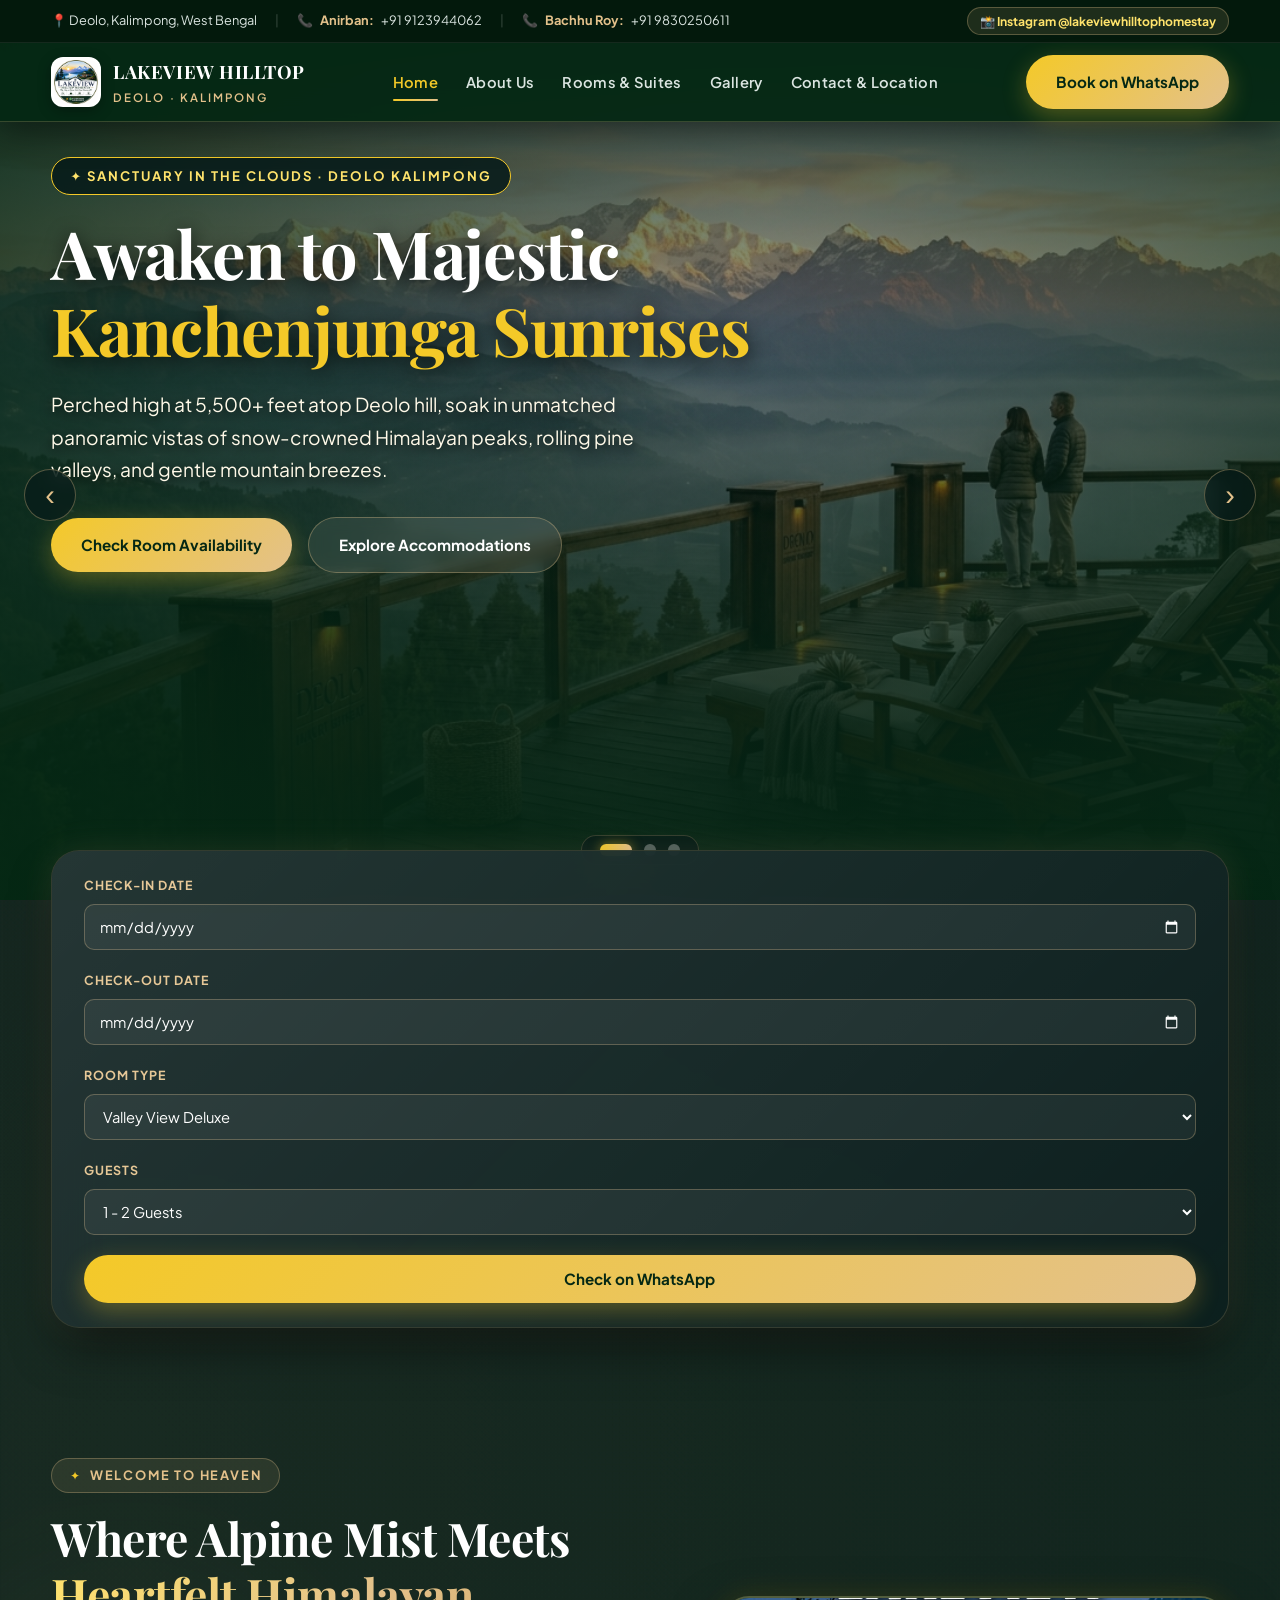
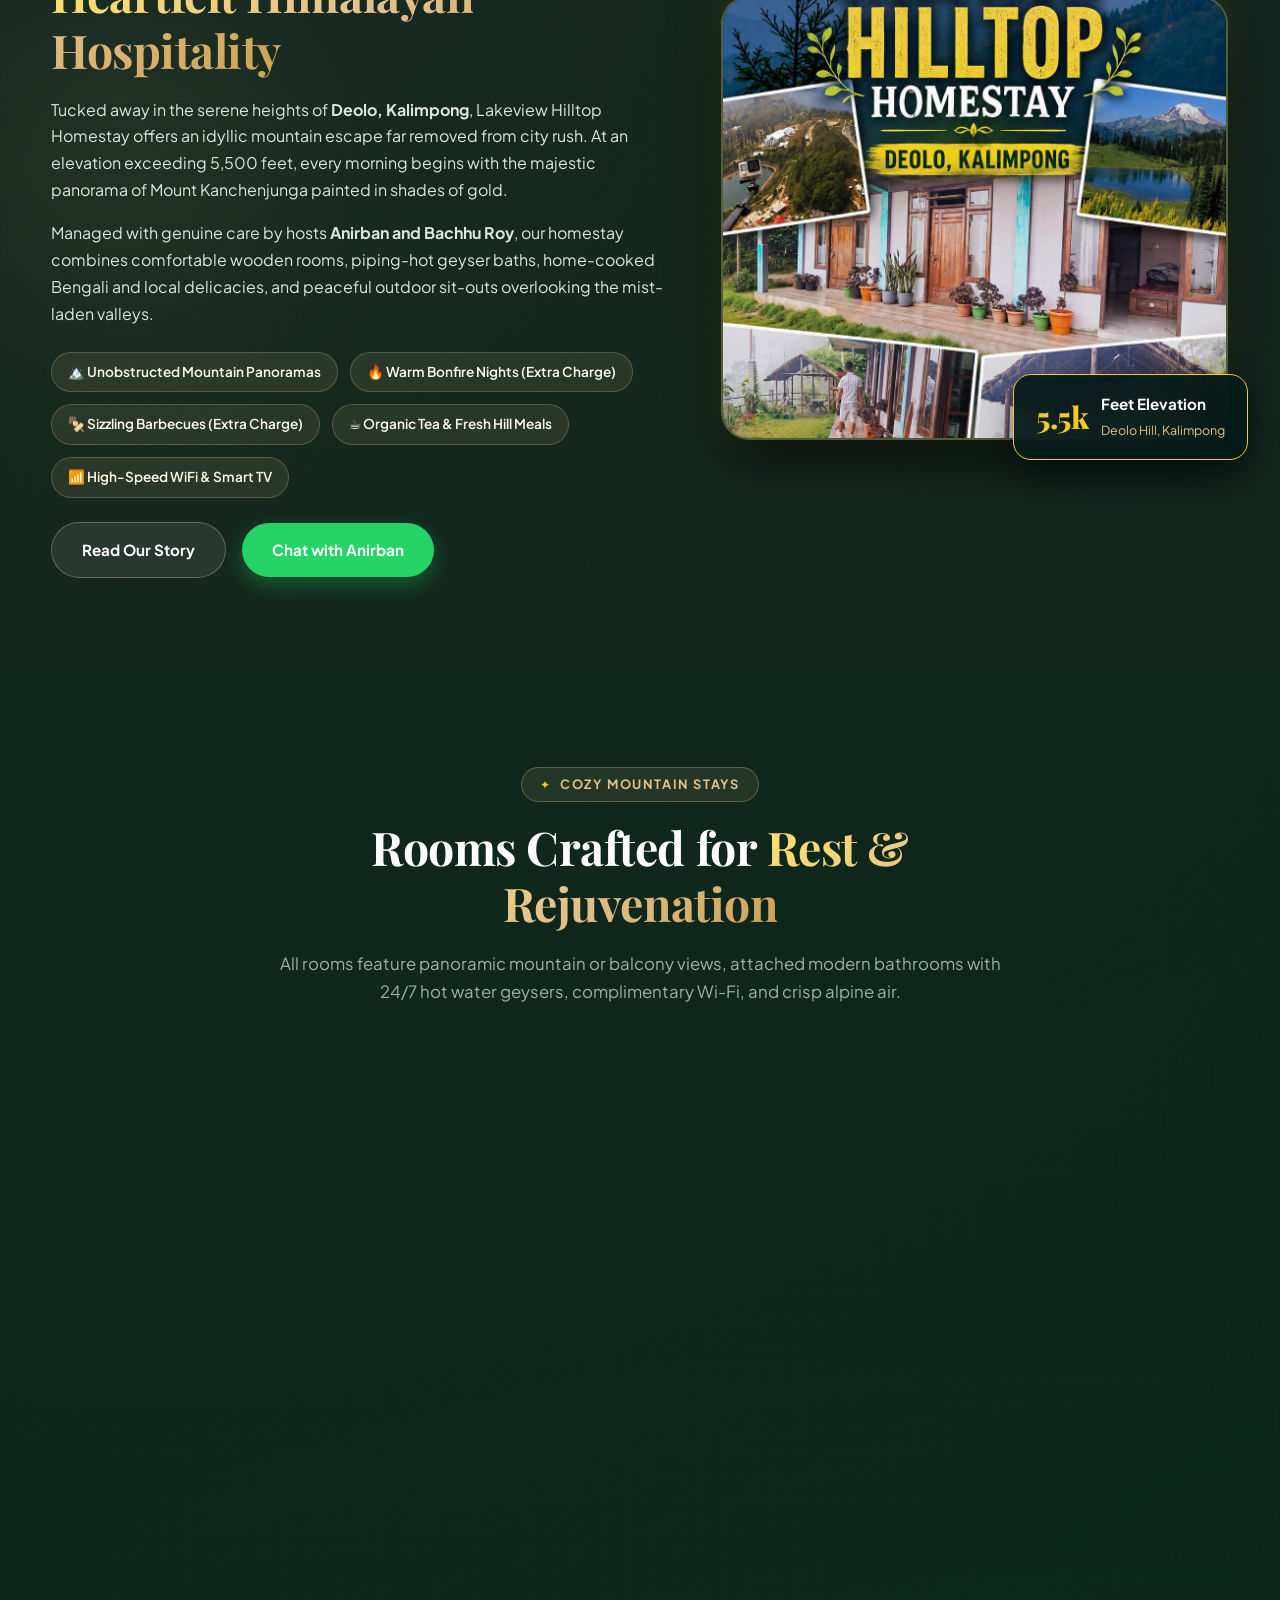
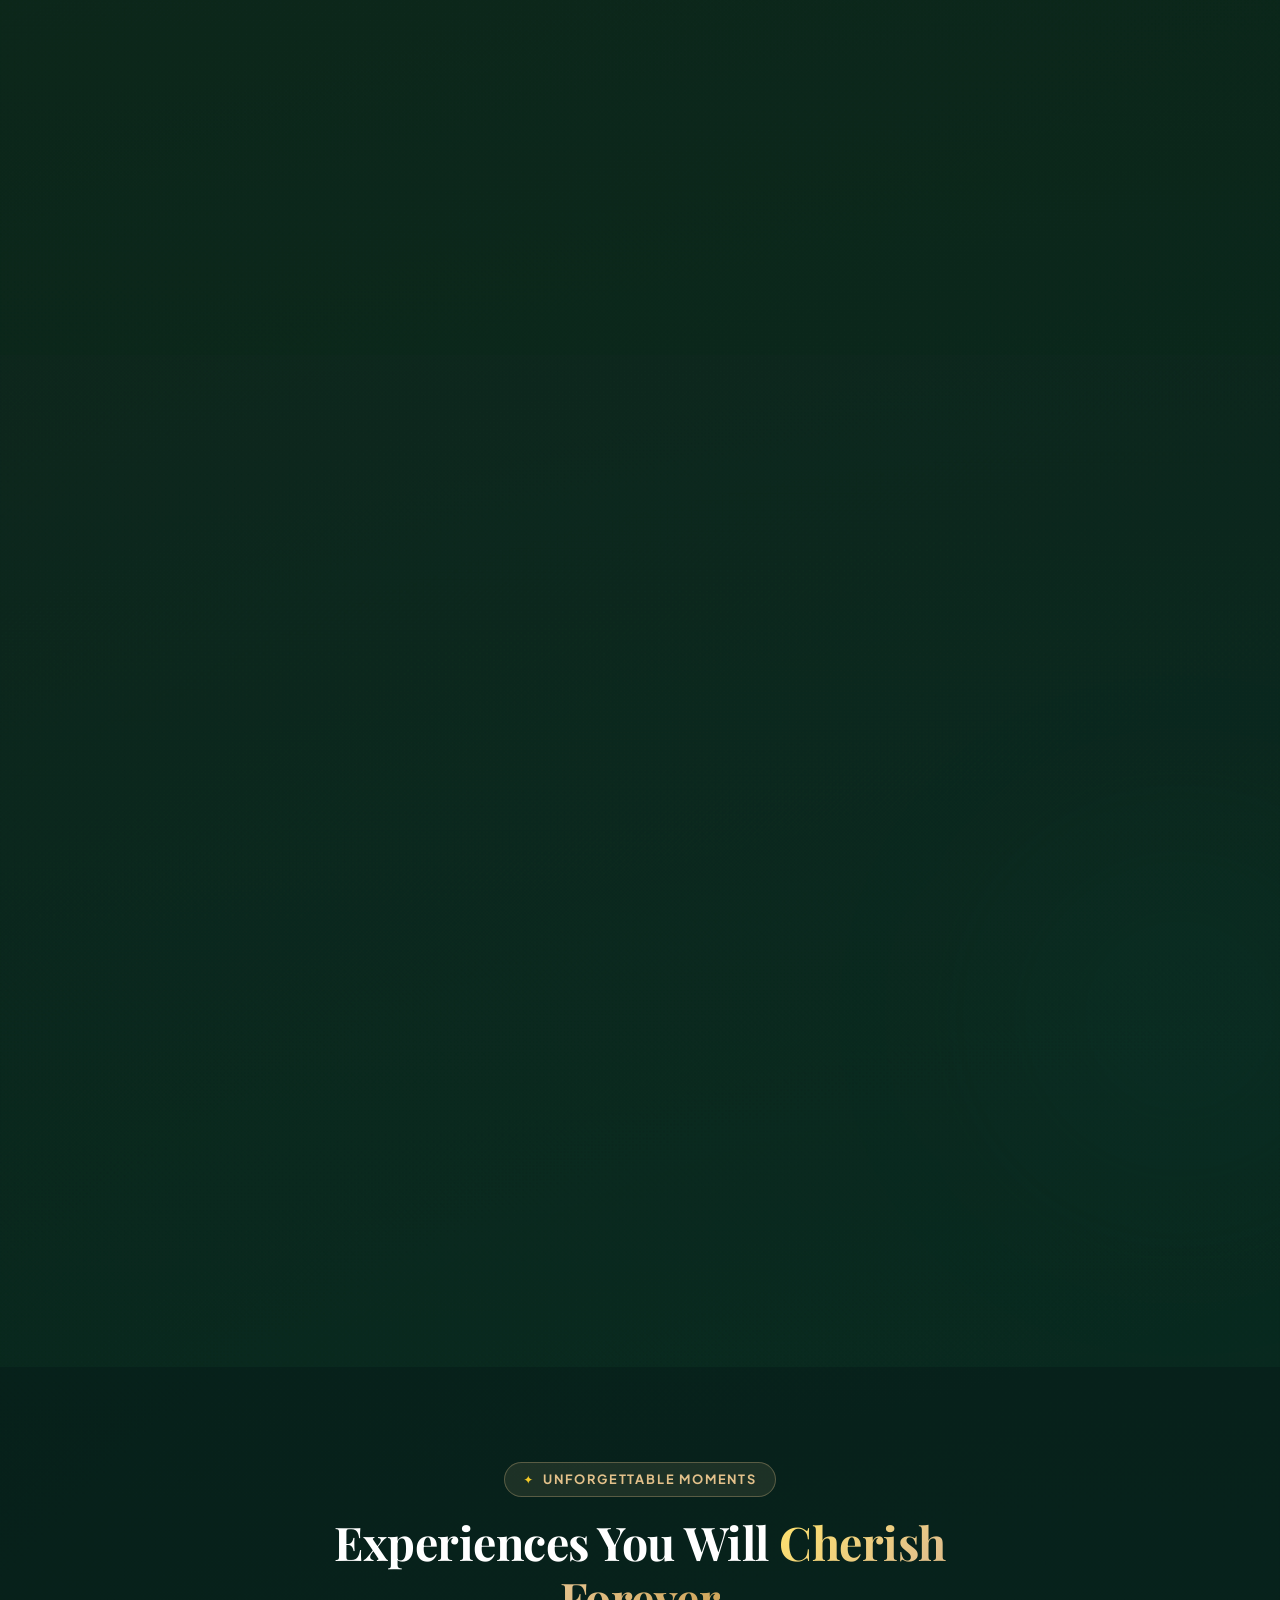
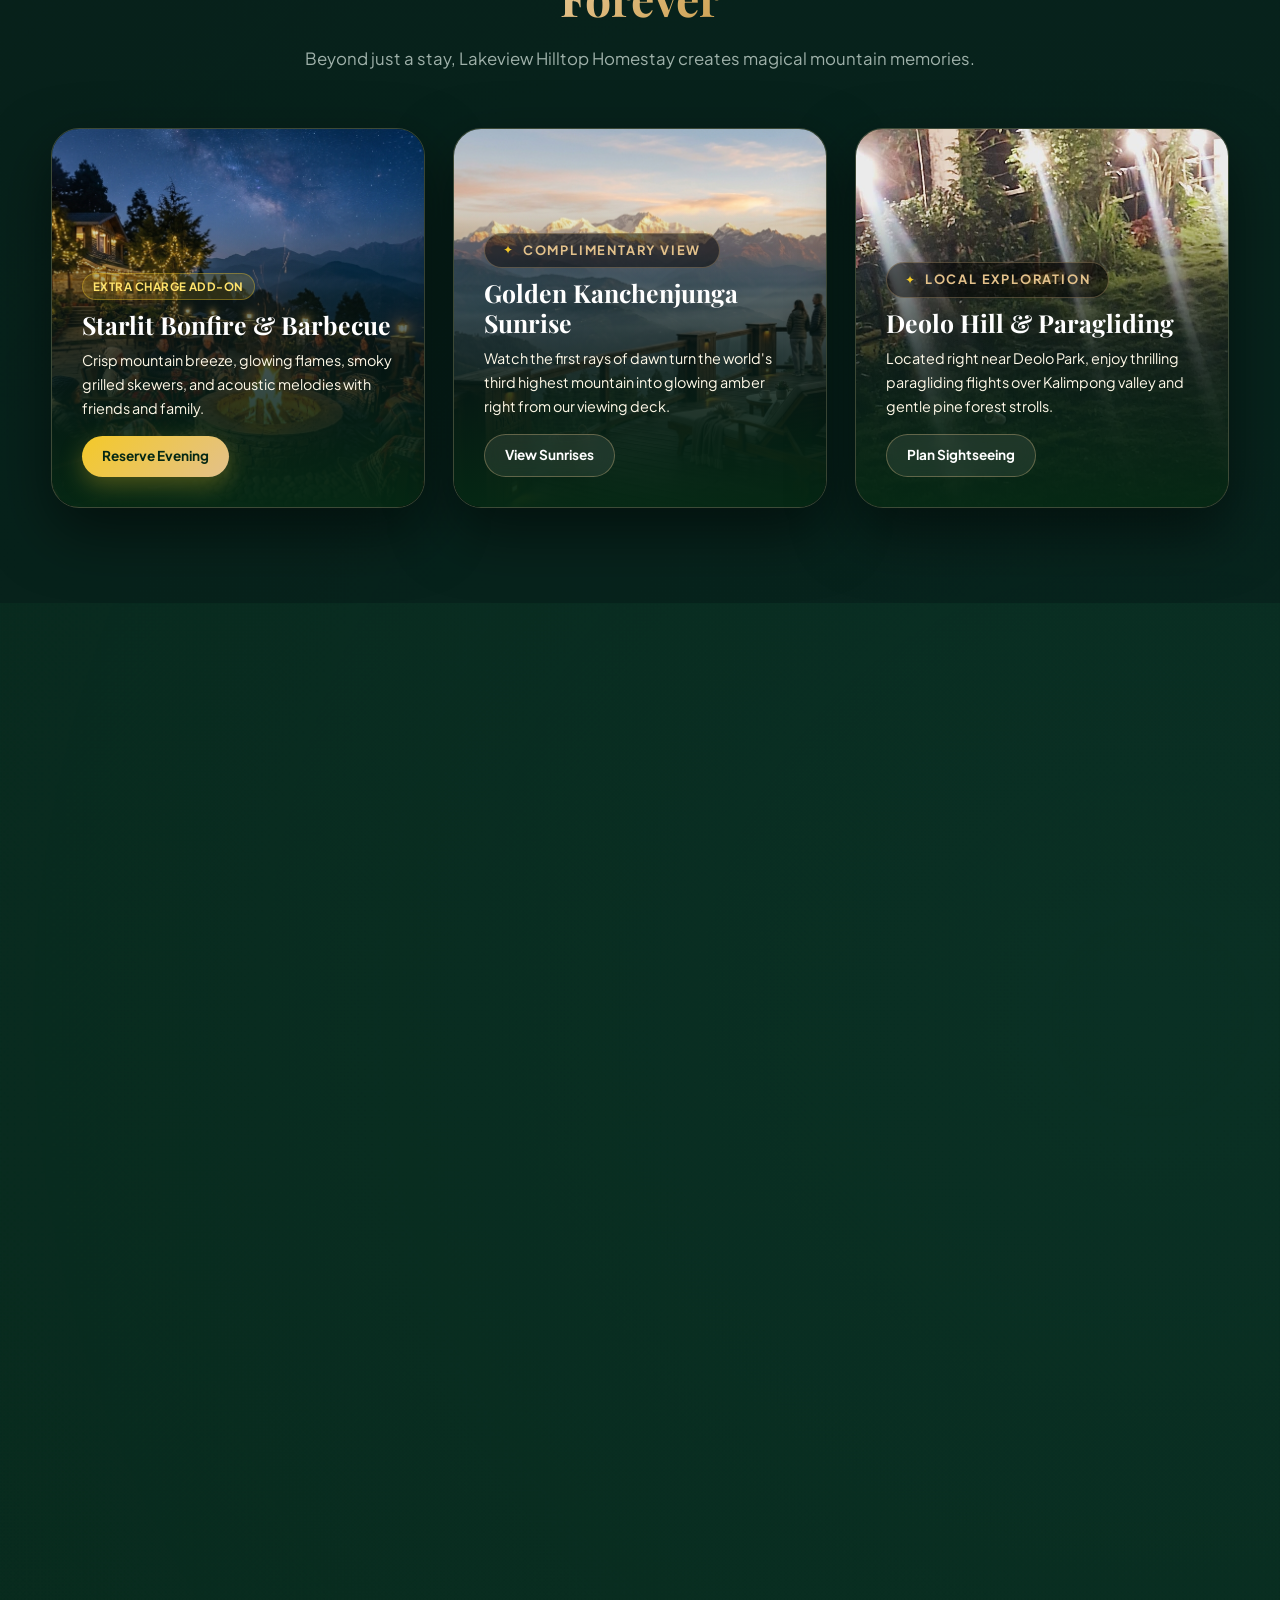
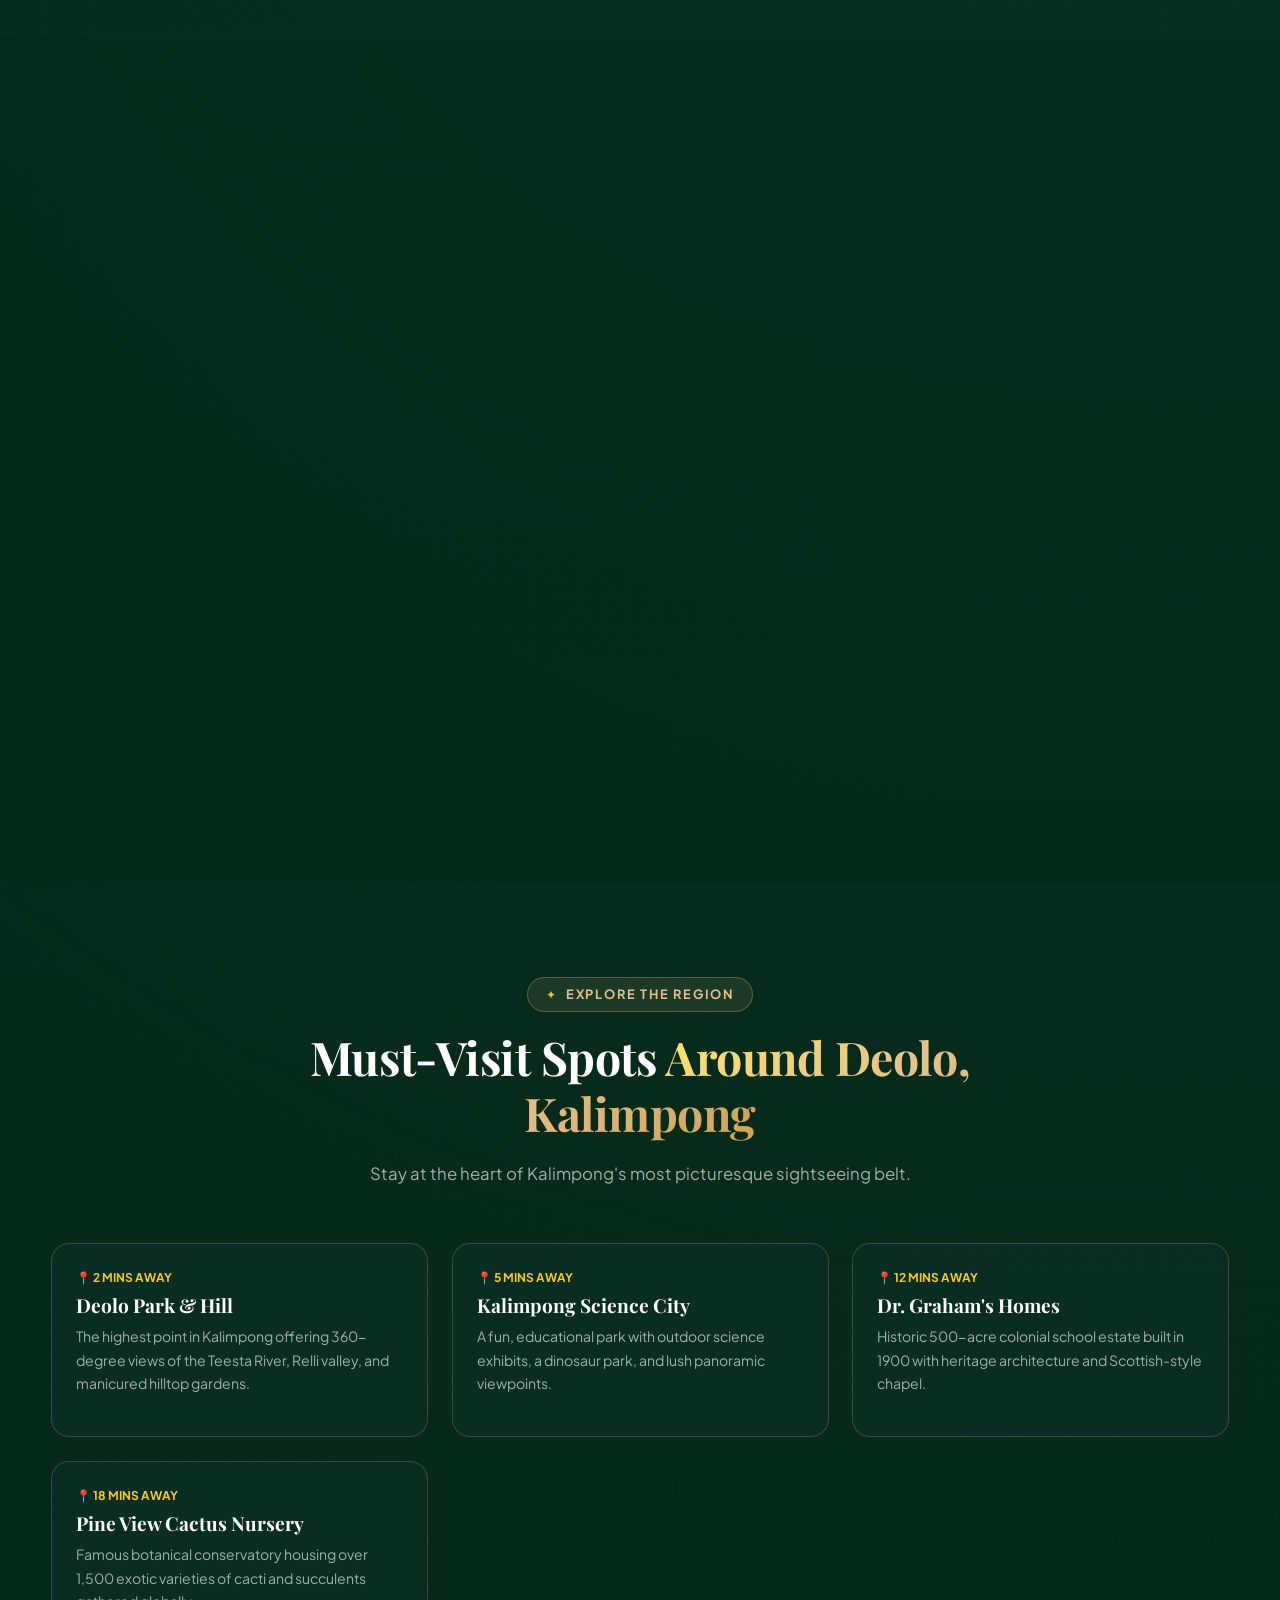
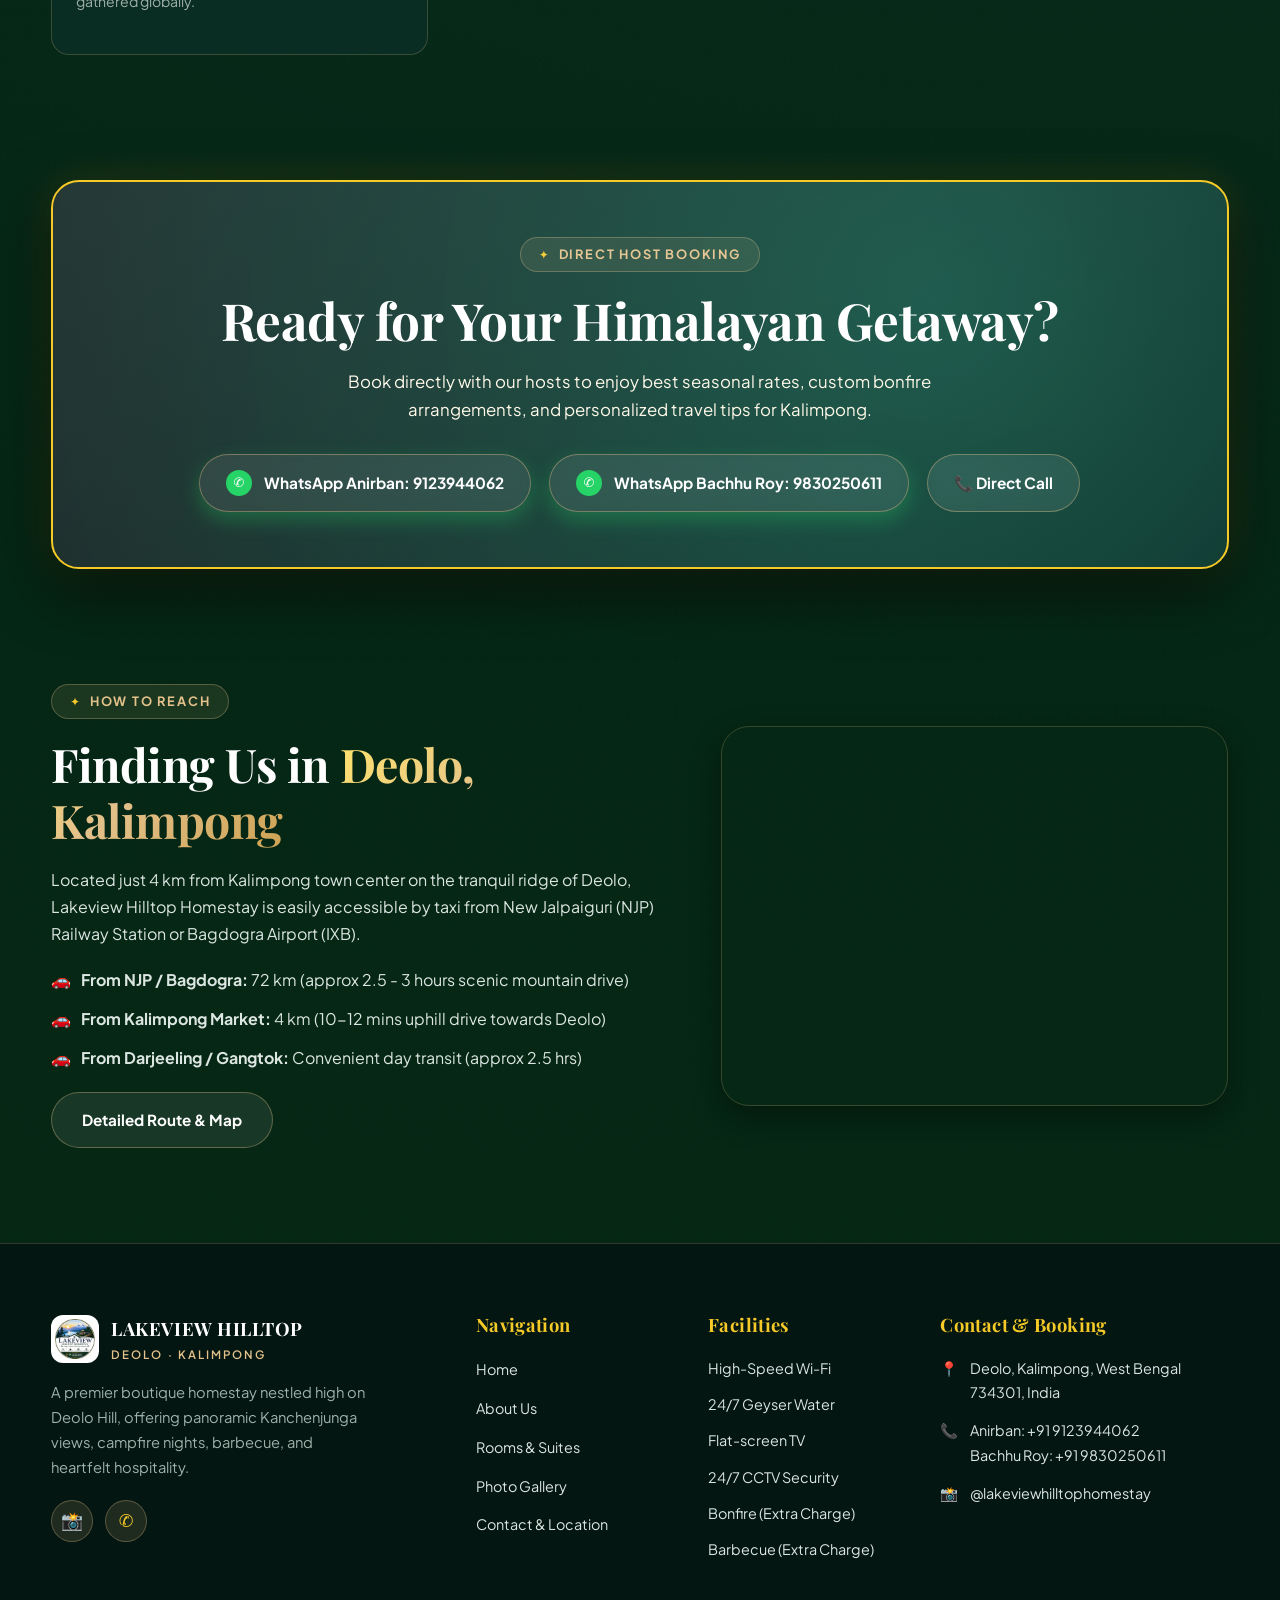
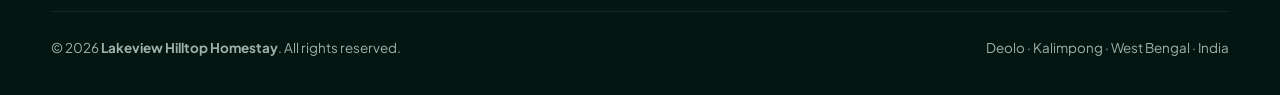
==== commit eca310da: "Add files via upload" ====
--- a/index.html
+++ b/index.html
@@ -1,947 +1,930 @@
-<!DOCTYPE html>
-<html lang="en">
-<head>
-  <meta charset="UTF-8">
-  <meta name="viewport" content="width=device-width, initial-scale=1.0">
-
-  <title>Lakeview Hilltop Homestay | Deolo, Kalimpong</title>
-  <meta name="description" content="Lakeview Hilltop Homestay, Deolo, Kalimpong. Our website is currently under maintenance. For booking, call or WhatsApp Anirban or Bachhu Roy.">
-  <meta name="robots" content="index, follow">
-  <meta name="theme-color" content="#071b19">
-
-  <link rel="canonical" href="https://lakeviewhilltophomestay.com/">
-
-  <!-- Open Graph / Facebook / WhatsApp / LinkedIn -->
-  <meta property="og:type" content="website">
-  <meta property="og:url" content="https://lakeviewhilltophomestay.com/">
-  <meta property="og:title" content="Lakeview Hilltop Homestay | Deolo, Kalimpong">
-  <meta property="og:description" content="Our new website is coming soon. Experience the warmth, views and hospitality of Lakeview Hilltop Homestay, Deolo, Kalimpong.">
-  <meta property="og:image" content="https://lakeviewhilltophomestay.com/thumbnail.jpeg">
-  <meta property="og:image:secure_url" content="https://lakeviewhilltophomestay.com/thumbnail.jpeg">
-  <meta property="og:image:type" content="image/jpeg">
-  <meta property="og:image:alt" content="Lakeview Hilltop Homestay, Deolo Kalimpong">
-  <meta property="og:site_name" content="Lakeview Hilltop Homestay">
-
-  <!-- Twitter / X -->
-  <meta name="twitter:card" content="summary_large_image">
-  <meta name="twitter:url" content="https://lakeviewhilltophomestay.com/">
-  <meta name="twitter:title" content="Lakeview Hilltop Homestay | Deolo, Kalimpong">
-  <meta name="twitter:description" content="Our new website is coming soon. Lakeview Hilltop Homestay, Deolo, Kalimpong.">
-  <meta name="twitter:image" content="https://lakeviewhilltophomestay.com/thumbnail.jpeg">
-  <meta name="twitter:image:alt" content="Lakeview Hilltop Homestay, Deolo Kalimpong">
-
-  <style>
-    :root{
-      --forest:#071b19;
-      --forest2:#0b3028;
-      --gold:#f4c928;
-      --gold2:#ffe36c;
-      --cream:#fff9e8;
-      --text:#d9e3df;
-      --muted:#aabbb5;
-      --glass:rgba(7,27,25,.68);
-      --line:rgba(255,255,255,.13);
-    }
-
-    *{box-sizing:border-box;margin:0;padding:0}
-
-    html,body{
-      min-height:100%;
-      font-family:Inter,system-ui,-apple-system,BlinkMacSystemFont,"Segoe UI",sans-serif;
-      background:var(--forest);
-      color:#fff;
-    }
-
-    body{
-      overflow-x:hidden;
-      background:
-        radial-gradient(circle at 8% 8%,rgba(244,201,40,.16),transparent 25%),
-        radial-gradient(circle at 92% 25%,rgba(81,153,170,.14),transparent 30%),
-        linear-gradient(145deg,#071b19 0%,#0b3028 48%,#061613 100%);
-    }
-
-    .page{
-      position:relative;
-      min-height:100vh;
-      display:flex;
-      align-items:center;
-      justify-content:center;
-      padding:30px 18px;
-      overflow:hidden;
-      isolation:isolate;
-    }
-
-    .glow{
-      position:absolute;
-      border-radius:50%;
-      pointer-events:none;
-      filter:blur(3px);
-      z-index:-3;
-    }
-
-    .glow.one{
-      width:430px;height:430px;
-      top:-210px;left:-170px;
-      background:rgba(244,201,40,.12);
-      animation:floatOne 10s ease-in-out infinite;
-    }
-
-    .glow.two{
-      width:520px;height:520px;
-      right:-260px;bottom:-280px;
-      background:rgba(64,137,150,.13);
-      animation:floatTwo 13s ease-in-out infinite;
-    }
-
-    .stars{
-      position:absolute;
-      inset:0;
-      z-index:-4;
-      opacity:.32;
-      background-image:
-        radial-gradient(circle,rgba(255,255,255,.72) 0 1px,transparent 1.5px),
-        radial-gradient(circle,rgba(255,255,255,.45) 0 1px,transparent 1.5px);
-      background-size:100px 100px,170px 170px;
-      background-position:20px 30px,80px 90px;
-      mask-image:linear-gradient(to bottom,#000,transparent 75%);
-    }
-
-    .mist{
-      position:absolute;
-      left:-10%;right:-10%;
-      bottom:22%;
-      height:110px;
-      z-index:-2;
-      background:linear-gradient(90deg,transparent,rgba(220,238,232,.10),transparent);
-      filter:blur(20px);
-      animation:mistMove 12s ease-in-out infinite;
-    }
-
-    .shell{
-      width:min(1080px,100%);
-      animation:pageIn 1s cubic-bezier(.16,1,.3,1) both;
-    }
-
-    .card{
-      position:relative;
-      overflow:hidden;
-      border:1px solid var(--line);
-      border-radius:34px;
-      background:
-        linear-gradient(135deg,rgba(255,255,255,.075),rgba(255,255,255,.018)),
-        var(--glass);
-      backdrop-filter:blur(22px);
-      -webkit-backdrop-filter:blur(22px);
-      box-shadow:
-        0 35px 100px rgba(0,0,0,.43),
-        inset 0 1px rgba(255,255,255,.10);
-    }
-
-    .card::after{
-      content:"";
-      position:absolute;
-      inset:0;
-      pointer-events:none;
-      background:linear-gradient(
-        110deg,
-        transparent 20%,
-        rgba(255,255,255,.055) 48%,
-        transparent 65%
-      );
-      transform:translateX(-120%);
-      animation:shine 8s ease-in-out 1.2s infinite;
-    }
-
-    .topbar{
-      position:relative;
-      z-index:2;
-      display:flex;
-      align-items:center;
-      justify-content:space-between;
-      gap:20px;
-      padding:22px 28px;
-      border-bottom:1px solid rgba(255,255,255,.09);
-    }
-
-    .brand{
-      display:flex;
-      align-items:center;
-      gap:14px;
-      min-width:0;
-      animation:rise .8s cubic-bezier(.16,1,.3,1) .15s both;
-    }
-
-    .brand img{
-      width:58px;
-      height:58px;
-      object-fit:contain;
-      border-radius:16px;
-      background:#fff;
-      padding:6px;
-      box-shadow:0 10px 30px rgba(0,0,0,.22);
-    }
-
-    .brand strong{
-      display:block;
-      font-family:Georgia,"Times New Roman",serif;
-      font-size:18px;
-      letter-spacing:.035em;
-      white-space:nowrap;
-      overflow:hidden;
-      text-overflow:ellipsis;
-    }
-
-    .brand span{
-      display:block;
-      margin-top:4px;
-      color:#aebdb7;
-      font-size:11px;
-      letter-spacing:.18em;
-      text-transform:uppercase;
-    }
-
-    .status{
-      display:flex;
-      align-items:center;
-      gap:9px;
-      padding:9px 14px;
-      border:1px solid rgba(244,201,40,.28);
-      border-radius:999px;
-      color:#f7df76;
-      background:rgba(244,201,40,.06);
-      font-size:11px;
-      font-weight:800;
-      letter-spacing:.08em;
-      text-transform:uppercase;
-      white-space:nowrap;
-      animation:rise .8s cubic-bezier(.16,1,.3,1) .28s both;
-    }
-
-    .status-dot{
-      width:8px;
-      height:8px;
-      flex:none;
-      border-radius:50%;
-      background:var(--gold);
-      box-shadow:0 0 0 0 rgba(244,201,40,.55);
-      animation:pulse 1.8s infinite;
-    }
-
-    .content{
-      position:relative;
-      z-index:2;
-      display:grid;
-      grid-template-columns:1fr 1fr;
-      gap:46px;
-      padding:58px 58px 44px;
-      align-items:center;
-    }
-
-    .copy{
-      animation:rise .9s cubic-bezier(.16,1,.3,1) .32s both;
-    }
-
-    .eyebrow{
-      display:flex;
-      align-items:center;
-      gap:9px;
-      margin-bottom:17px;
-      color:var(--gold2);
-      font-size:12px;
-      font-weight:850;
-      letter-spacing:.18em;
-      text-transform:uppercase;
-    }
-
-    .eyebrow::before{
-      content:"";
-      width:28px;
-      height:2px;
-      border-radius:2px;
-      background:var(--gold);
-    }
-
-    h1{
-      max-width:650px;
-      font-family:Georgia,"Times New Roman",serif;
-      font-size:clamp(46px,6vw,78px);
-      line-height:.94;
-      letter-spacing:-.05em;
-    }
-
-    h1 span{
-      display:block;
-      color:var(--gold);
-      text-shadow:0 8px 35px rgba(244,201,40,.14);
-    }
-
-    .lead{
-      max-width:590px;
-      margin-top:23px;
-      color:var(--text);
-      font-size:16px;
-      line-height:1.72;
-    }
-
-    .location{
-      display:flex;
-      align-items:center;
-      gap:8px;
-      margin-top:25px;
-      color:#fff5d3;
-      font-size:12px;
-      font-weight:800;
-      letter-spacing:.11em;
-      text-transform:uppercase;
-    }
-
-    .location svg{
-      width:17px;
-      height:17px;
-      fill:var(--gold);
-      flex:none;
-    }
-
-    .visual{
-      position:relative;
-      min-height:380px;
-      display:flex;
-      align-items:center;
-      justify-content:center;
-      animation:visualIn 1s cubic-bezier(.16,1,.3,1) .42s both;
-    }
-
-    .image-orbit{
-      position:absolute;
-      width:390px;
-      height:390px;
-      max-width:100%;
-      border-radius:50%;
-      border:1px solid rgba(244,201,40,.16);
-      animation:spin 24s linear infinite;
-    }
-
-    .image-orbit::after{
-      content:"";
-      position:absolute;
-      width:8px;
-      height:8px;
-      top:8%;
-      left:50%;
-      border-radius:50%;
-      background:var(--gold);
-      box-shadow:0 0 18px var(--gold);
-    }
-
-    .image-orbit.two{
-      width:330px;
-      height:330px;
-      border-color:rgba(255,255,255,.10);
-      animation-duration:32s;
-      animation-direction:reverse;
-    }
-
-    .thumbnail-frame{
-      position:relative;
-      width:min(365px,90%);
-      aspect-ratio:4/5;
-      padding:7px;
-      border-radius:28px;
-      background:linear-gradient(145deg,rgba(255,255,255,.30),rgba(255,255,255,.06));
-      box-shadow:
-        0 30px 70px rgba(0,0,0,.38),
-        0 0 50px rgba(244,201,40,.07);
-      transform:rotate(2deg);
-      transition:transform .5s cubic-bezier(.16,1,.3,1),box-shadow .5s ease;
-      z-index:2;
-    }
-
-    .thumbnail-frame:hover{
-      transform:rotate(0deg) scale(1.025);
-      box-shadow:
-        0 35px 80px rgba(0,0,0,.44),
-        0 0 55px rgba(244,201,40,.13);
-    }
-
-    .thumbnail{
-      display:block;
-      width:100%;
-      height:100%;
-      object-fit:cover;
-      object-position:center;
-      border-radius:22px;
-      background:#173f34;
-    }
-
-    .image-badge{
-      position:absolute;
-      left:-18px;
-      bottom:26px;
-      z-index:4;
-      display:flex;
-      align-items:center;
-      gap:9px;
-      padding:11px 14px;
-      border-radius:14px;
-      border:1px solid rgba(255,255,255,.13);
-      background:rgba(7,27,25,.82);
-      backdrop-filter:blur(15px);
-      box-shadow:0 15px 35px rgba(0,0,0,.28);
-      color:#fff;
-      font-size:11px;
-      font-weight:850;
-      letter-spacing:.08em;
-      text-transform:uppercase;
-    }
-
-    .image-badge i{
-      width:8px;
-      height:8px;
-      border-radius:50%;
-      background:var(--gold);
-      box-shadow:0 0 12px rgba(244,201,40,.7);
-    }
-
-    .countdown-wrap{
-      position:relative;
-      z-index:2;
-      padding:0 58px 34px;
-    }
-
-    .countdown-title{
-      margin-bottom:15px;
-      text-align:center;
-      color:#b8c9c3;
-      font-size:11px;
-      font-weight:800;
-      letter-spacing:.18em;
-      text-transform:uppercase;
-    }
-
-    .countdown{
-      display:grid;
-      grid-template-columns:repeat(4,1fr);
-      gap:10px;
-    }
-
-    .time-box{
-      position:relative;
-      overflow:hidden;
-      padding:20px 8px 16px;
-      text-align:center;
-      border:1px solid rgba(255,255,255,.11);
-      border-radius:18px;
-      background:linear-gradient(
-        180deg,
-        rgba(255,255,255,.075),
-        rgba(255,255,255,.025)
-      );
-      box-shadow:inset 0 1px rgba(255,255,255,.08);
-    }
-
-    .time-box::after{
-      content:"";
-      position:absolute;
-      left:15%;
-      right:15%;
-      bottom:0;
-      height:2px;
-      background:linear-gradient(90deg,transparent,var(--gold),transparent);
-    }
-
-    .num{
-      font-variant-numeric:tabular-nums;
-      font-size:clamp(29px,4vw,49px);
-      font-weight:900;
-      line-height:1;
-      letter-spacing:-.06em;
-    }
-
-    .label{
-      display:block;
-      margin-top:9px;
-      color:#aabcb5;
-      font-size:9px;
-      font-weight:800;
-      letter-spacing:.18em;
-      text-transform:uppercase;
-    }
-
-    .progress{
-      height:5px;
-      margin-top:18px;
-      overflow:hidden;
-      border-radius:999px;
-      background:rgba(255,255,255,.09);
-    }
-
-    .progress-bar{
-      display:block;
-      width:0;
-      height:100%;
-      border-radius:inherit;
-      background:linear-gradient(90deg,var(--gold),#fff0a2);
-      box-shadow:0 0 14px rgba(244,201,40,.55);
-      transition:width 1s linear;
-    }
-
-    .contact{
-      margin-top:25px;
-      padding-top:21px;
-      border-top:1px solid rgba(255,255,255,.10);
-    }
-
-    .contact-head{
-      margin-bottom:10px;
-      color:#9fb1aa;
-      font-size:10px;
-      font-weight:850;
-      letter-spacing:.16em;
-      text-transform:uppercase;
-    }
-
-    .contacts{
-      display:flex;
-      flex-wrap:wrap;
-      gap:10px;
-    }
-
-    .contact a{
-      display:inline-flex;
-      align-items:center;
-      gap:8px;
-      padding:10px 13px;
-      border:1px solid rgba(255,255,255,.09);
-      border-radius:12px;
-      background:rgba(255,255,255,.05);
-      color:#fff;
-      text-decoration:none;
-      font-size:12px;
-      font-weight:750;
-      transition:.25s ease;
-    }
-
-    .contact a:hover{
-      transform:translateY(-2px);
-      border-color:rgba(244,201,40,.30);
-      background:rgba(244,201,40,.10);
-    }
-
-    .wa{
-      width:20px;
-      height:20px;
-      display:grid;
-      place-items:center;
-      flex:none;
-      border-radius:50%;
-      background:#25D366;
-      color:#fff;
-      font-size:11px;
-      font-weight:900;
-    }
-
-    .footer{
-      position:relative;
-      z-index:2;
-      display:flex;
-      align-items:center;
-      justify-content:space-between;
-      gap:20px;
-      padding:17px 28px;
-      border-top:1px solid rgba(255,255,255,.08);
-      color:#8fa29b;
-      font-size:10px;
-    }
-
-    .footer b{color:#c9d5cf}
-
-    @keyframes pageIn{
-      from{opacity:0;transform:translateY(32px) scale(.975)}
-      to{opacity:1;transform:none}
-    }
-
-    @keyframes rise{
-      from{opacity:0;transform:translateY(24px)}
-      to{opacity:1;transform:none}
-    }
-
-    @keyframes visualIn{
-      from{opacity:0;transform:scale(.82) rotate(-4deg)}
-      to{opacity:1;transform:scale(1) rotate(0)}
-    }
-
-    @keyframes shine{
-      0%,65%,100%{transform:translateX(-120%)}
-      78%{transform:translateX(120%)}
-    }
-
-    @keyframes pulse{
-      0%{box-shadow:0 0 0 0 rgba(244,201,40,.5)}
-      70%{box-shadow:0 0 0 10px rgba(244,201,40,0)}
-      100%{box-shadow:0 0 0 0 rgba(244,201,40,0)}
-    }
-
-    @keyframes spin{
-      to{transform:rotate(360deg)}
-    }
-
-    @keyframes floatOne{
-      0%,100%{transform:translate(0,0)}
-      50%{transform:translate(25px,18px)}
-    }
-
-    @keyframes floatTwo{
-      0%,100%{transform:translate(0,0)}
-      50%{transform:translate(-25px,-18px)}
-    }
-
-    @keyframes mistMove{
-      0%,100%{transform:translateX(-4%);opacity:.35}
-      50%{transform:translateX(4%);opacity:.70}
-    }
-
-    @media(max-width:850px){
-      .content{
-        grid-template-columns:1fr;
-        gap:20px;
-        padding:40px 28px 34px;
-      }
-
-      .visual{
-        order:-1;
-        min-height:330px;
-      }
-
-      .thumbnail-frame{
-        width:min(310px,75vw);
-        aspect-ratio:4/5;
-      }
-
-      .image-orbit{width:340px;height:340px}
-      .image-orbit.two{width:285px;height:285px}
-
-      .countdown-wrap{padding:0 28px 30px}
-    }
-
-    /* Small-screen header fix:
-       Keep the maintenance badge on its own row so it can
-       never overlap the homestay title/logo. */
-    @media(max-width:520px){
-      .page{padding:10px}
-      .card{border-radius:24px}
-
-      .topbar{
-        padding:17px 18px;
-        flex-direction:column;
-        align-items:flex-start;
-        justify-content:flex-start;
-        gap:13px;
-      }
-
-      .brand{
-        width:100%;
-      }
-
-      .brand img{
-        width:48px;
-        height:48px;
-      }
-
-      .brand strong{
-        font-size:14px;
-      }
-
-      .brand span{
-        font-size:9px;
-      }
-
-      .status{
-        align-self:flex-start;
-        padding:8px 11px;
-        font-size:8px;
-      }
-
-      .content{
-        padding:30px 20px 27px;
-      }
-
-      .visual{
-        min-height:300px;
-      }
-
-      .thumbnail-frame{
-        width:min(275px,78vw);
-      }
-
-      .image-orbit{width:300px;height:300px}
-      .image-orbit.two{width:250px;height:250px}
-
-      .image-badge{
-        left:-5px;
-        bottom:16px;
-      }
-
-      h1{
-        font-size:45px;
-      }
-
-      .lead{
-        font-size:14px;
-      }
-
-      .countdown-wrap{
-        padding:0 20px 27px;
-      }
-
-      .countdown{
-        gap:6px;
-      }
-
-      .time-box{
-        padding:17px 4px 14px;
-        border-radius:14px;
-      }
-
-      .num{
-        font-size:27px;
-      }
-
-      .label{
-        font-size:7px;
-      }
-
-      .contacts{
-        display:grid;
-      }
-
-      .contact a{
-        width:100%;
-      }
-
-      .footer{
-        flex-direction:column;
-        align-items:flex-start;
-        padding:15px 20px;
-      }
-    }
-
-    @media(prefers-reduced-motion:reduce){
-      *,
-      *::before,
-      *::after{
-        animation-duration:.01ms !important;
-        animation-iteration-count:1 !important;
-        transition:none !important;
-      }
-    }
-  </style>
-</head>
-
-<body>
-
-<main class="page">
-
-  <div class="stars"></div>
-  <div class="glow one"></div>
-  <div class="glow two"></div>
-  <div class="mist"></div>
-
-  <section class="shell">
-    <div class="card">
-
-      <header class="topbar">
-        <div class="brand">
-          <img src="logo.png" alt="Lakeview Hilltop Homestay logo">
-          <div>
-            <strong>LAKEVIEW HILLTOP HOMESTAY</strong>
-            <span>Deolo · Kalimpong</span>
-          </div>
-        </div>
-
-        <div class="status">
-          <i class="status-dot"></i>
-          Website Maintenance
-        </div>
-      </header>
-
-      <div class="content">
-
-        <div class="copy">
-          <div class="eyebrow">A better stay is taking shape</div>
-
-          <h1>
-            We’ll be
-            <span>back soon.</span>
-          </h1>
-
-          <p class="lead">
-            Our new website is being prepared with the same warmth, views
-            and hospitality you expect from Lakeview Hilltop Homestay.
-            We’re putting the finishing touches on it now.
-          </p>
-
-          <div class="location">
-            <svg viewBox="0 0 24 24" aria-hidden="true">
-              <path d="M12 2a7 7 0 0 0-7 7c0 5.2 7 13 7 13s7-7.8 7-13a7 7 0 0 0-7-7Zm0 9.4A2.4 2.4 0 1 1 12 6a2.4 2.4 0 0 1 0 5.4Z"/>
-            </svg>
-            Deolo, Kalimpong · West Bengal
-          </div>
-
-          <div class="contact">
-            <div class="contact-head">For booking · Call or WhatsApp</div>
-
-            <div class="contacts">
-              <a href="https://wa.me/919123944062" target="_blank" rel="noopener noreferrer">
-                <span class="wa">✆</span>
-                Anirban · 9123944062
-              </a>
-
-              <a href="https://wa.me/919830250611" target="_blank" rel="noopener noreferrer">
-                <span class="wa">✆</span>
-                Bachhu Roy · 9830250611
-              </a>
-            </div>
-          </div>
-        </div>
-
-        <div class="visual">
-
-          <div class="image-orbit"></div>
-          <div class="image-orbit two"></div>
-
-          <div class="thumbnail-frame">
-            <img
-              class="thumbnail"
-              src="thumbnail.jpeg"
-              alt="Lakeview Hilltop Homestay, Deolo Kalimpong"
-              loading="eager"
-            >
-          </div>
-
-          <div class="image-badge">
-            <i></i>
-            Deolo · Kalimpong
-          </div>
-
-        </div>
-      </div>
-
-      <div class="countdown-wrap">
-
-        <div class="countdown-title">
-          Website relaunch countdown
-        </div>
-
-        <div class="countdown">
-
-          <div class="time-box">
-            <div class="num" id="days">07</div>
-            <span class="label">Days</span>
-          </div>
-
-          <div class="time-box">
-            <div class="num" id="hours">00</div>
-            <span class="label">Hours</span>
-          </div>
-
-          <div class="time-box">
-            <div class="num" id="minutes">00</div>
-            <span class="label">Minutes</span>
-          </div>
-
-          <div class="time-box">
-            <div class="num" id="seconds">00</div>
-            <span class="label">Seconds</span>
-          </div>
-
-        </div>
-
-        <div class="progress">
-          <i class="progress-bar" id="progress"></i>
-        </div>
-
-      </div>
-
-      <footer class="footer">
-        <span>
-          © <b id="year"></b> Lakeview Hilltop Homestay
-        </span>
-
-        <span>
-          lakeviewhilltophomestay.com
-        </span>
-      </footer>
-
-    </div>
-  </section>
-
-</main>
-
-<script>
-(() => {
-
-  const STORAGE_KEY = "lakeview_hilltop_maintenance_end_v2";
-  const DURATION = 7 * 24 * 60 * 60 * 1000;
-
-  let endTime = Number(localStorage.getItem(STORAGE_KEY));
-  const currentTime = Date.now();
-
-  if (!endTime || endTime <= currentTime) {
-    endTime = currentTime + DURATION;
-    localStorage.setItem(STORAGE_KEY, String(endTime));
-  }
-
-  const daysEl = document.getElementById("days");
-  const hoursEl = document.getElementById("hours");
-  const minutesEl = document.getElementById("minutes");
-  const secondsEl = document.getElementById("seconds");
-  const progressEl = document.getElementById("progress");
-  const yearEl = document.getElementById("year");
-
-  const pad = number =>
-    String(Math.max(0, Math.floor(number))).padStart(2, "0");
-
-  function updateCountdown() {
-
-    const now = Date.now();
-    const remaining = Math.max(0, endTime - now);
-
-    const totalSeconds = Math.floor(remaining / 1000);
-
-    const days = Math.floor(totalSeconds / 86400);
-    const hours = Math.floor((totalSeconds % 86400) / 3600);
-    const minutes = Math.floor((totalSeconds % 3600) / 60);
-    const seconds = totalSeconds % 60;
-
-    daysEl.textContent = pad(days);
-    hoursEl.textContent = pad(hours);
-    minutesEl.textContent = pad(minutes);
-    secondsEl.textContent = pad(seconds);
-
-    const elapsed = DURATION - remaining;
-
-    const percentage =
-      Math.min(100, Math.max(0, (elapsed / DURATION) * 100));
-
-    progressEl.style.width = percentage + "%";
-
-    if (remaining > 0) {
-      setTimeout(updateCountdown, 250);
-    } else {
-      daysEl.textContent = "00";
-      hoursEl.textContent = "00";
-      minutesEl.textContent = "00";
-      secondsEl.textContent = "00";
-      progressEl.style.width = "100%";
-    }
-  }
-
-  yearEl.textContent = new Date().getFullYear();
-
-  updateCountdown();
-
-})();
-</script>
-
-</body>
+<!DOCTYPE html>
+<html lang="en">
+<head>
+  <meta charset="UTF-8">
+  <meta name="viewport" content="width=device-width, initial-scale=1.0">
+  <title>Lakeview Hilltop Homestay | Luxury Hilltop Resort in Deolo, Kalimpong</title>
+  <meta name="description" content="Experience Lakeview Hilltop Homestay in Deolo, Kalimpong. Breathtaking Kanchenjunga sunrise views, cozy wooden rooms, WiFi, geyser, TV, CCTV, bonfire & barbecue nights. Book directly with Anirban & Bachhu Roy.">
+  <meta name="keywords" content="Lakeview Hilltop Homestay, Deolo Kalimpong homestay, Kalimpong resort, Deolo hilltop hotels, Kanchenjunga view stay, Kalimpong bonfire homestay, Kalimpong travel">
+  <meta name="theme-color" content="#071b19">
+  <link rel="canonical" href="https://lakeviewhilltophomestay.com/">
+
+  <!-- Open Graph -->
+  <meta property="og:type" content="website">
+  <meta property="og:url" content="https://lakeviewhilltophomestay.com/">
+  <meta property="og:title" content="Lakeview Hilltop Homestay | Deolo, Kalimpong">
+  <meta property="og:description" content="Luxury hilltop hospitality with panoramic Kanchenjunga views, bonfire, barbecue, and warm comforts in Deolo, Kalimpong.">
+  <meta property="og:image" content="./assets/thumbnail-Cw8K0uBN.jpeg">
+
+  <link rel="icon" type="image/png" href="./assets/logo-web-BcUr0Y2U.png">
+  <script type="module" crossorigin src="./assets/main-DKxoHwxn.js"></script>
+  <link rel="stylesheet" crossorigin href="./assets/main-BULMUEkn.css">
+</head>
+<body>
+
+  <!-- =========================================================================
+       Site Header with Topbar & Navigation
+       ========================================================================= -->
+  <header class="site-header">
+    <!-- Top Utility Bar (Contacts & Socials) -->
+    <div class="topbar-strip">
+      <div class="container topbar-inner">
+        <div class="topbar-left">
+          <span class="topbar-item">📍 Deolo, Kalimpong, West Bengal</span>
+          <span class="topbar-divider">|</span>
+          <a href="tel:+919123944062" class="topbar-item">📞 <strong>Anirban:</strong> +91 9123944062</a>
+          <span class="topbar-divider">|</span>
+          <a href="tel:+919830250611" class="topbar-item">📞 <strong>Bachhu Roy:</strong> +91 9830250611</a>
+        </div>
+        <div class="topbar-right">
+          <a href="https://www.instagram.com/lakeviewhilltophomestay/" target="_blank" rel="noopener noreferrer" class="topbar-insta-btn">
+            <span>📸 Instagram @lakeviewhilltophomestay</span>
+          </a>
+        </div>
+      </div>
+    </div>
+
+    <!-- Main Navigation Bar -->
+    <div class="main-nav-strip">
+      <div class="container nav-container">
+        <a href="index.html" class="nav-brand">
+          <img src="./assets/logo-web-BcUr0Y2U.png" alt="Lakeview Hilltop Homestay Logo" class="nav-logo-img" width="50" height="50" style="width: 50px; height: 50px; max-width: 50px; max-height: 50px; object-fit: contain;">
+          <div class="nav-brand-text">
+            <span class="nav-brand-title">LAKEVIEW HILLTOP</span>
+            <span class="nav-brand-sub">Deolo · Kalimpong</span>
+          </div>
+        </a>
+
+        <!-- Desktop Nav -->
+        <nav class="nav-menu-desktop" aria-label="Main Navigation">
+          <a href="index.html" class="nav-link active">Home</a>
+          <a href="about.html" class="nav-link">About Us</a>
+          <a href="rooms.html" class="nav-link">Rooms & Suites</a>
+          <a href="gallery.html" class="nav-link">Gallery</a>
+          <a href="contact.html" class="nav-link">Contact & Location</a>
+        </nav>
+
+        <div class="nav-actions">
+          <a href="https://wa.me/919123944062?text=Hello%20Lakeview%20Hilltop%20Homestay!%20I%20would%20like%20to%20inquire%20about%20booking%20a%20stay." target="_blank" rel="noopener noreferrer" class="btn btn-primary">
+            <span>Book on WhatsApp</span>
+          </a>
+
+          <!-- Mobile Hamburger Toggle -->
+          <button class="nav-toggle-btn" aria-label="Toggle navigation menu">
+            <span class="hamburger-bar"></span>
+            <span class="hamburger-bar"></span>
+            <span class="hamburger-bar"></span>
+          </button>
+        </div>
+      </div>
+    </div>
+  </header>
+
+  <!-- =========================================================================
+       Fullscreen Mobile Navigation Overlay (Forward & Reverse 3D Animation)
+       ========================================================================= -->
+  <div class="mobile-menu-overlay" aria-hidden="true">
+    <div class="mobile-menu-header">
+      <div class="nav-brand">
+        <img src="./assets/logo-web-BcUr0Y2U.png" alt="Lakeview Hilltop Logo" width="44" height="44" style="width: 44px; height: 44px; background: #fff; border-radius: 10px; padding: 3px; object-fit: contain;">
+        <div class="nav-brand-text">
+          <span class="nav-brand-title" style="font-size: 1.05rem;">LAKEVIEW HILLTOP</span>
+          <span class="nav-brand-sub">Deolo · Kalimpong</span>
+        </div>
+      </div>
+      <button class="mobile-close-btn" aria-label="Close navigation menu">&times;</button>
+    </div>
+
+    <nav class="mobile-menu-links">
+      <div class="mobile-menu-item">
+        <a href="index.html" class="mobile-nav-link active">
+          <span>Home</span>
+          <span class="num">01</span>
+        </a>
+      </div>
+      <div class="mobile-menu-item">
+        <a href="about.html" class="mobile-nav-link">
+          <span>About Us</span>
+          <span class="num">02</span>
+        </a>
+      </div>
+      <div class="mobile-menu-item">
+        <a href="rooms.html" class="mobile-nav-link">
+          <span>Rooms & Suites</span>
+          <span class="num">03</span>
+        </a>
+      </div>
+      <div class="mobile-menu-item">
+        <a href="gallery.html" class="mobile-nav-link">
+          <span>Photo Gallery</span>
+          <span class="num">04</span>
+        </a>
+      </div>
+      <div class="mobile-menu-item">
+        <a href="contact.html" class="mobile-nav-link">
+          <span>Contact & Booking</span>
+          <span class="num">05</span>
+        </a>
+      </div>
+    </nav>
+
+    <div class="mobile-menu-footer">
+      <div style="font-size: 0.8rem; text-transform: uppercase; letter-spacing: 0.12em; color: var(--gold-bright); font-weight: 700;">Direct Host Contacts</div>
+      <div class="mobile-contacts-row">
+        <a href="tel:+919123944062" class="mobile-contact-pill">📞 Anirban: 9123944062</a>
+        <a href="tel:+919830250611" class="mobile-contact-pill">📞 Bachhu Roy: 9830250611</a>
+        <a href="https://www.instagram.com/lakeviewhilltophomestay/" target="_blank" rel="noopener noreferrer" class="mobile-contact-pill">📸 @lakeviewhilltophomestay</a>
+      </div>
+    </div>
+  </div>
+
+  <main>
+    <!-- =======================================================================
+         SECTION 1: 3-Slide Hero Carousel (Real <img> Elements & Ample Clearance)
+         ======================================================================= -->
+    <section class="hero-slider-section" aria-label="Featured Resort Highlights">
+      <div class="slider-container">
+        <!-- Slide 1: Sunrise Deck & Kanchenjunga -->
+        <div class="slide-item is-active" data-slide-index="0">
+          <img src="images/slider-1.jpg" alt="Sunrise over Mount Kanchenjunga from Lakeview Hilltop Homestay viewing deck" class="slide-bg-img" fetchpriority="high">
+          <div class="slide-overlay"></div>
+          <div class="slide-content-wrap">
+            <div class="slide-text-box">
+              <span class="slide-badge">✦ SANCTUARY IN THE CLOUDS · DEOLO KALIMPONG</span>
+              <h1 class="slide-title">
+                Awaken to Majestic
+                <span class="accent">Kanchenjunga Sunrises</span>
+              </h1>
+              <p class="slide-desc">
+                Perched high at 5,500+ feet atop Deolo hill, soak in unmatched panoramic vistas of snow-crowned Himalayan peaks, rolling pine valleys, and gentle mountain breezes.
+              </p>
+              <div class="slide-cta-group">
+                <a href="#booking-strip" class="btn btn-primary">Check Room Availability</a>
+                <a href="rooms.html" class="btn btn-secondary">Explore Accommodations</a>
+              </div>
+            </div>
+          </div>
+        </div>
+
+        <!-- Slide 2: Luxury Cottage Interior -->
+        <div class="slide-item" data-slide-index="1">
+          <img src="images/slider-2.jpg" alt="Luxury wooden cottage bedroom with panoramic mountain glass" class="slide-bg-img" loading="lazy">
+          <div class="slide-overlay"></div>
+          <div class="slide-content-wrap">
+            <div class="slide-text-box">
+              <span class="slide-badge">✦ HANDCRAFTED WOODEN RETREAT</span>
+              <h2 class="slide-title">
+                Rustic Luxury With
+                <span class="accent">Panoramic Mountain Glass</span>
+              </h2>
+              <p class="slide-desc">
+                Immerse yourself in cozy wooden cottage bedrooms designed with natural Himalayan pine, plush bedding, ambient lighting, and 24/7 hot water geysers.
+              </p>
+              <div class="slide-cta-group">
+                <a href="rooms.html" class="btn btn-primary">View Our Rooms</a>
+                <a href="gallery.html" class="btn btn-secondary">View Real Photos</a>
+              </div>
+            </div>
+          </div>
+        </div>
+
+        <!-- Slide 3: Bonfire & Barbecue Evening -->
+        <div class="slide-item" data-slide-index="2">
+          <img src="images/slider-3.jpg" alt="Outdoor bonfire and live barbecue lounge under starry Himalayan sky" class="slide-bg-img" loading="lazy">
+          <div class="slide-overlay"></div>
+          <div class="slide-content-wrap">
+            <div class="slide-text-box">
+              <span class="slide-badge">✦ UNFORGETTABLE EVENINGS</span>
+              <h2 class="slide-title">
+                Crackling Bonfire &
+                <span class="accent">Live Barbecue Under the Stars</span>
+              </h2>
+              <p class="slide-desc">
+                When twilight blankets the Himalayas, gather around our outdoor stone firepit. Savor sizzling barbecue skewers, soulful conversations, and starlit skies.
+              </p>
+              <div class="slide-cta-group">
+                <a href="https://wa.me/919123944062?text=Hello%20Lakeview%20Hilltop!%20I%20want%20to%20inquire%20about%20staying%20with%20Bonfire%20and%20Barbecue." target="_blank" rel="noopener noreferrer" class="btn btn-whatsapp">
+                  <span>Book with Bonfire & BBQ</span>
+                </a>
+                <a href="about.html" class="btn btn-secondary">Discover Experiences</a>
+              </div>
+            </div>
+          </div>
+        </div>
+      </div>
+
+      <!-- Arrow Controls -->
+      <button class="slider-arrow arrow-prev" aria-label="Previous Slide">‹</button>
+      <button class="slider-arrow arrow-next" aria-label="Next Slide">›</button>
+
+      <!-- Pagination Indicators -->
+      <div class="slider-pagination">
+        <button class="slider-dot is-active" data-slide-to="0" aria-label="Slide 1"></button>
+        <button class="slider-dot" data-slide-to="1" aria-label="Slide 2"></button>
+        <button class="slider-dot" data-slide-to="2" aria-label="Slide 3"></button>
+      </div>
+    </section>
+
+    <!-- =======================================================================
+         SECTION 2: Quick Availability & Booking Strip
+         ======================================================================= -->
+    <div class="booking-strip-wrap" id="booking-strip">
+      <div class="container">
+        <div class="booking-strip-card glass-panel" data-3d-reveal>
+          <form id="quick-booking-form" class="booking-form-grid">
+            <div class="form-field">
+              <label for="strip-checkin">Check-in Date</label>
+              <input type="date" id="strip-checkin" class="form-input" required>
+            </div>
+            <div class="form-field">
+              <label for="strip-checkout">Check-out Date</label>
+              <input type="date" id="strip-checkout" class="form-input" required>
+            </div>
+            <div class="form-field">
+              <label for="strip-room">Room Type</label>
+              <select id="strip-room" class="form-select">
+                <option value="Kanchenjunga Valley View Deluxe">Valley View Deluxe</option>
+                <option value="Family Hillside Quad Suite">Family Quad Suite</option>
+                <option value="Pine Attic Balcony Room">Pine Attic Balcony</option>
+              </select>
+            </div>
+            <div class="form-field">
+              <label for="strip-guests">Guests</label>
+              <select id="strip-guests" class="form-select">
+                <option value="1-2 Guests">1 - 2 Guests</option>
+                <option value="3-4 Guests">3 - 4 Guests</option>
+                <option value="5+ Guests (Family Group)">5+ Guests (Family)</option>
+              </select>
+            </div>
+            <div class="form-field">
+              <button type="submit" class="btn btn-primary" style="width: 100%; height: 48px;">
+                <span>Check on WhatsApp</span>
+              </button>
+            </div>
+          </form>
+        </div>
+      </div>
+    </div>
+
+    <!-- =======================================================================
+         SECTION 3: Welcome to Lakeview Hilltop Homestay (Featuring thumbnail.jpeg)
+         ======================================================================= -->
+    <section class="section-padding">
+      <div class="ambient-glow glow-gold" style="top: 20%; left: -100px; width: 450px; height: 450px;"></div>
+      <div class="container">
+        <div class="about-grid">
+          <div class="about-text-col" data-3d-reveal="left">
+            <span class="section-tag">Welcome to Heaven</span>
+            <h2 class="section-title">
+              Where Alpine Mist Meets <span class="gold-text">Heartfelt Himalayan Hospitality</span>
+            </h2>
+            <p>
+              Tucked away in the serene heights of <strong>Deolo, Kalimpong</strong>, Lakeview Hilltop Homestay offers an idyllic mountain escape far removed from city rush. At an elevation exceeding 5,500 feet, every morning begins with the majestic panorama of Mount Kanchenjunga painted in shades of gold.
+            </p>
+            <p>
+              Managed with genuine care by hosts <strong>Anirban and Bachhu Roy</strong>, our homestay combines comfortable wooden rooms, piping-hot geyser baths, home-cooked Bengali and local delicacies, and peaceful outdoor sit-outs overlooking the mist-laden valleys.
+            </p>
+
+            <div class="about-feature-pills">
+              <span class="feature-pill">🏔️ Unobstructed Mountain Panoramas</span>
+              <span class="feature-pill">🔥 Warm Bonfire Nights (Extra Charge)</span>
+              <span class="feature-pill">🍢 Sizzling Barbecues (Extra Charge)</span>
+              <span class="feature-pill">☕ Organic Tea & Fresh Hill Meals</span>
+              <span class="feature-pill">📶 High-Speed WiFi & Smart TV</span>
+            </div>
+
+            <div style="display: flex; gap: 16px; align-items: center; margin-top: 24px;">
+              <a href="about.html" class="btn btn-secondary">Read Our Story</a>
+              <a href="https://wa.me/919123944062" target="_blank" rel="noopener noreferrer" class="btn btn-whatsapp">
+                <span>Chat with Anirban</span>
+              </a>
+            </div>
+          </div>
+
+          <!-- Visual Frame: Updated with thumbnail.jpeg as requested -->
+          <div class="about-visual-stack" data-3d-reveal="right">
+            <div class="about-main-img-frame card-3d" data-tilt>
+              <img src="./assets/thumbnail-Cw8K0uBN.jpeg" alt="Lakeview Hilltop Homestay, Deolo Kalimpong" class="about-thumb-img">
+            </div>
+            <div class="about-floating-card float-3d">
+              <div class="about-floating-badge">5.5k</div>
+              <div>
+                <strong style="display:block; color: #fff; font-size: 0.95rem;">Feet Elevation</strong>
+                <span style="font-size: 0.78rem; color: var(--gold-primary);">Deolo Hill, Kalimpong</span>
+              </div>
+            </div>
+          </div>
+        </div>
+      </div>
+    </section>
+
+    <!-- =======================================================================
+         SECTION 4: Featured Rooms & Suites (Updated with requested 3 images)
+         ======================================================================= -->
+    <section class="section-padding" style="background: rgba(5, 40, 20, 0.25);">
+      <div class="container">
+        <div class="section-header" data-3d-reveal>
+          <span class="section-tag">Cozy Mountain Stays</span>
+          <h2 class="section-title">Rooms Crafted for <span class="gold-text">Rest & Rejuvenation</span></h2>
+          <p class="section-subtitle">
+            All rooms feature panoramic mountain or balcony views, attached modern bathrooms with 24/7 hot water geysers, complimentary Wi-Fi, and crisp alpine air.
+          </p>
+        </div>
+
+        <div class="rooms-grid">
+          <!-- Room 1: WhatsApp Image 2026-09-06 at 7.46.50 PM (1).jpeg -->
+          <article class="room-card card-3d" data-tilt data-3d-reveal data-delay="100">
+            <div class="room-media">
+              <img src="images/room-1.jpg" alt="Deluxe Kanchenjunga Valley View Bedroom">
+              <span class="room-price-badge">Valley View</span>
+            </div>
+            <div class="room-body">
+              <h3 class="room-title">Kanchenjunga Valley View Deluxe</h3>
+              <p style="font-size: 0.9rem; color: var(--text-muted); margin-bottom: 12px;">
+                Wake up to direct mountain vistas through wide panoramic windows. Cozy double bed with plush warm blankets, side tables, and scenic sunrise light.
+              </p>
+              <div class="room-specs">
+                <span>👥 2 Adults</span>
+                <span>🛏️ King Double Bed</span>
+                <span>🏔️ Valley View</span>
+                <span>🚿 Geyser Bath</span>
+              </div>
+              <div class="room-amenities-tags">
+                <span class="amenity-tag">High-Speed WiFi</span>
+                <span class="amenity-tag">Flat TV</span>
+                <span class="amenity-tag">Hot Geyser</span>
+                <span class="amenity-tag">CCTV Secure</span>
+              </div>
+              <div class="room-actions">
+                <a href="#" data-book-room="Kanchenjunga Valley View Deluxe" class="btn btn-primary" style="flex-grow: 1; padding: 11px 20px;">Book on WhatsApp</a>
+                <a href="rooms.html" class="btn btn-secondary" style="padding: 11px 18px;">Details</a>
+              </div>
+            </div>
+          </article>
+
+          <!-- Room 2: WhatsApp Image 2026-09-06 at 7.46.50 PM (2).jpeg -->
+          <article class="room-card card-3d" data-tilt data-3d-reveal data-delay="200">
+            <div class="room-media">
+              <img src="images/room-2.jpg" alt="Family Hillside Quad Bedroom Suite">
+              <span class="room-price-badge">Spacious Family</span>
+            </div>
+            <div class="room-body">
+              <h3 class="room-title">Family Hillside Quad Suite</h3>
+              <p style="font-size: 0.9rem; color: var(--text-muted); margin-bottom: 12px;">
+                Generous multi-bed layout designed for families and small groups traveling together. Warm bedding, ample luggage space, and quiet hill atmosphere.
+              </p>
+              <div class="room-specs">
+                <span>👥 3 - 4 Adults</span>
+                <span>🛏️ 2 Double Beds</span>
+                <span>📺 LED TV</span>
+                <span>🚿 Attached Bath</span>
+              </div>
+              <div class="room-amenities-tags">
+                <span class="amenity-tag">Free WiFi</span>
+                <span class="amenity-tag">24/7 Geyser</span>
+                <span class="amenity-tag">Room Service</span>
+                <span class="amenity-tag">Power Backup</span>
+              </div>
+              <div class="room-actions">
+                <a href="#" data-book-room="Family Hillside Quad Suite" class="btn btn-primary" style="flex-grow: 1; padding: 11px 20px;">Book on WhatsApp</a>
+                <a href="rooms.html" class="btn btn-secondary" style="padding: 11px 18px;">Details</a>
+              </div>
+            </div>
+          </article>
+
+          <!-- Room 3: WhatsApp Image 2026-09-06 at 7.46.49 PM.jpeg -->
+          <article class="room-card card-3d" data-tilt data-3d-reveal data-delay="300">
+            <div class="room-media">
+              <img src="images/room-3.jpg" alt="Pine Attic Balcony Bedroom">
+              <span class="room-price-badge">Cozy Comfort</span>
+            </div>
+            <div class="room-body">
+              <h3 class="room-title">Pine Attic Balcony Room</h3>
+              <p style="font-size: 0.9rem; color: var(--text-muted); margin-bottom: 12px;">
+                Features warm wooden accents, immediate access to the scenic outdoor balcony corridor, ambient warm lighting, and blissful pine-scented breeze.
+              </p>
+              <div class="room-specs">
+                <span>👥 2 Adults</span>
+                <span>🛏️ Double Bed</span>
+                <span>🌿 Balcony Access</span>
+                <span>🚿 Geyser Bath</span>
+              </div>
+              <div class="room-amenities-tags">
+                <span class="amenity-tag">WiFi Access</span>
+                <span class="amenity-tag">Hot Geyser</span>
+                <span class="amenity-tag">HD Television</span>
+                <span class="amenity-tag">Corridor Lounge</span>
+              </div>
+              <div class="room-actions">
+                <a href="#" data-book-room="Pine Attic Balcony Room" class="btn btn-primary" style="flex-grow: 1; padding: 11px 20px;">Book on WhatsApp</a>
+                <a href="rooms.html" class="btn btn-secondary" style="padding: 11px 18px;">Details</a>
+              </div>
+            </div>
+          </article>
+        </div>
+
+        <div style="text-align: center; margin-top: 45px;" data-3d-reveal>
+          <a href="rooms.html" class="btn btn-secondary">
+            <span>View All Accommodation Details & Tariffs</span>
+          </a>
+        </div>
+      </div>
+    </section>
+
+    <!-- =======================================================================
+         SECTION 5: Resort Facilities & Amenities (WiFi, Geyser, TV, CCTV, Bonfire, BBQ)
+         ======================================================================= -->
+    <section class="section-padding">
+      <div class="ambient-glow glow-pine" style="bottom: 10%; right: -150px; width: 500px; height: 500px;"></div>
+      <div class="container">
+        <div class="section-header" data-3d-reveal>
+          <span class="section-tag">Thoughtful Comforts</span>
+          <h2 class="section-title">Resort Amenities & <span class="gold-text">Modern Facilities</span></h2>
+          <p class="section-subtitle">
+            Every amenity has been curated to make your mountain holiday seamless, safe, and deeply memorable.
+          </p>
+        </div>
+
+        <div class="facilities-grid">
+          <!-- WiFi -->
+          <div class="facility-card card-3d" data-tilt data-3d-reveal data-delay="100">
+            <div class="facility-icon-wrap">📶</div>
+            <h3 class="facility-title">High-Speed Wi-Fi</h3>
+            <p class="facility-desc">Complimentary wireless internet covering all rooms, balconies, and common lounge spaces so you stay connected.</p>
+          </div>
+
+          <!-- Geyser -->
+          <div class="facility-card card-3d" data-tilt data-3d-reveal data-delay="150">
+            <div class="facility-icon-wrap">♨️</div>
+            <h3 class="facility-title">24/7 Hot Water Geyser</h3>
+            <p class="facility-desc">Every attached bathroom is equipped with an efficient geyser delivering piping-hot water for refreshing mountain showers.</p>
+          </div>
+
+          <!-- TV -->
+          <div class="facility-card card-3d" data-tilt data-3d-reveal data-delay="200">
+            <div class="facility-icon-wrap">📺</div>
+            <h3 class="facility-title">Flat-Screen TV</h3>
+            <p class="facility-desc">Entertainment in the comfort of your room with satellite channels for relaxing after a day of sightseeing.</p>
+          </div>
+
+          <!-- CCTV -->
+          <div class="facility-card card-3d" data-tilt data-3d-reveal data-delay="250">
+            <div class="facility-icon-wrap">📹</div>
+            <h3 class="facility-title">24/7 CCTV Security</h3>
+            <p class="facility-desc">Round-the-clock security monitoring across premises, entrances, and parking for peace of mind.</p>
+          </div>
+
+          <!-- Bonfire (Extra Charge) -->
+          <div class="facility-card facility-highlight card-3d" data-tilt data-3d-reveal data-delay="300">
+            <div style="display: flex; justify-content: space-between; align-items: flex-start;">
+              <div class="facility-icon-wrap">🔥</div>
+              <span class="badge-extra">Extra Charge</span>
+            </div>
+            <h3 class="facility-title">Hilltop Bonfire Nights</h3>
+            <p class="facility-desc">Outdoor firewood bonfire under starlit Himalayan skies. Gather with loved ones for music, storytelling, and warmth. <em>(Available on prior request at nominal extra charge)</em>.</p>
+          </div>
+
+          <!-- Barbecue (Extra Charge) -->
+          <div class="facility-card facility-highlight card-3d" data-tilt data-3d-reveal data-delay="350">
+            <div style="display: flex; justify-content: space-between; align-items: flex-start;">
+              <div class="facility-icon-wrap">🍢</div>
+              <span class="badge-extra">Extra Charge</span>
+            </div>
+            <h3 class="facility-title">Live Barbecue / Burbique</h3>
+            <p class="facility-desc">Mouthwatering charcoal-grilled chicken, paneer, and vegetable skewers freshly prepared by our team. <em>(Available on prior request at nominal extra charge)</em>.</p>
+          </div>
+
+          <!-- Mountain Balcony -->
+          <div class="facility-card card-3d" data-tilt data-3d-reveal data-delay="400">
+            <div class="facility-icon-wrap">🏔️</div>
+            <h3 class="facility-title">Scenic Viewing Balconies</h3>
+            <p class="facility-desc">Spacious corridor decks overlooking misty pine trees and snow peaks — the ultimate spot for your morning tea.</p>
+          </div>
+
+          <!-- Homestyle Food -->
+          <div class="facility-card card-3d" data-tilt data-3d-reveal data-delay="450">
+            <div class="facility-icon-wrap">🍲</div>
+            <h3 class="facility-title">Authentic Homestyle Food</h3>
+            <p class="facility-desc">Freshly cooked Bengali and Pahadi dishes made from local farm produce, customized to your taste.</p>
+          </div>
+        </div>
+      </div>
+    </section>
+
+    <!-- =======================================================================
+         SECTION 6: Signature Hilltop Experiences
+         ======================================================================= -->
+    <section class="section-padding" style="background: rgba(7, 27, 25, 0.5);">
+      <div class="container">
+        <div class="section-header" data-3d-reveal>
+          <span class="section-tag">Unforgettable Moments</span>
+          <h2 class="section-title">Experiences You Will <span class="gold-text">Cherish Forever</span></h2>
+          <p class="section-subtitle">
+            Beyond just a stay, Lakeview Hilltop Homestay creates magical mountain memories.
+          </p>
+        </div>
+
+        <div class="experiences-grid">
+          <!-- Experience 1 -->
+          <div class="experience-card card-3d" data-tilt data-3d-reveal data-delay="100">
+            <img src="images/slider-3.jpg" alt="Bonfire and barbecue under the stars at Lakeview Hilltop" class="experience-bg-img">
+            <div class="experience-overlay"></div>
+            <div class="experience-content">
+              <span class="badge-extra" style="margin-bottom: 10px;">Extra Charge Add-On</span>
+              <h3 class="experience-title">Starlit Bonfire & Barbecue</h3>
+              <p class="experience-desc">Crisp mountain breeze, glowing flames, smoky grilled skewers, and acoustic melodies with friends and family.</p>
+              <a href="https://wa.me/919123944062?text=Hi%20Anirban,%20I%20would%20like%20to%20reserve%20a%20stay%20with%20bonfire%20and%20barbecue." target="_blank" rel="noopener noreferrer" class="btn btn-primary" style="padding: 9px 20px; font-size: 0.85rem;">Reserve Evening</a>
+            </div>
+          </div>
+
+          <!-- Experience 2 -->
+          <div class="experience-card card-3d" data-tilt data-3d-reveal data-delay="200">
+            <img src="images/slider-1.jpg" alt="Golden sunrise over Mount Kanchenjunga" class="experience-bg-img">
+            <div class="experience-overlay"></div>
+            <div class="experience-content">
+              <span class="section-tag" style="margin-bottom: 10px; background: rgba(0,0,0,0.5);">Complimentary View</span>
+              <h3 class="experience-title">Golden Kanchenjunga Sunrise</h3>
+              <p class="experience-desc">Watch the first rays of dawn turn the world's third highest mountain into glowing amber right from our viewing deck.</p>
+              <a href="gallery.html" class="btn btn-secondary" style="padding: 9px 20px; font-size: 0.85rem;">View Sunrises</a>
+            </div>
+          </div>
+
+          <!-- Experience 3 -->
+          <div class="experience-card card-3d" data-tilt data-3d-reveal data-delay="300">
+            <img src="images/homestay/night-exterior-lights-1.jpg" alt="Night lights at Lakeview Hilltop Homestay" class="experience-bg-img">
+            <div class="experience-overlay"></div>
+            <div class="experience-content">
+              <span class="section-tag" style="margin-bottom: 10px; background: rgba(0,0,0,0.5);">Local Exploration</span>
+              <h3 class="experience-title">Deolo Hill & Paragliding</h3>
+              <p class="experience-desc">Located right near Deolo Park, enjoy thrilling paragliding flights over Kalimpong valley and gentle pine forest strolls.</p>
+              <a href="contact.html" class="btn btn-secondary" style="padding: 9px 20px; font-size: 0.85rem;">Plan Sightseeing</a>
+            </div>
+          </div>
+        </div>
+      </div>
+    </section>
+
+    <!-- =======================================================================
+         SECTION 7: Perfect Photo Collage Grid with Lightbox (Click to Enlarge)
+         ======================================================================= -->
+    <section class="section-padding">
+      <div class="container">
+        <div class="section-header" data-3d-reveal>
+          <span class="section-tag">Visual Story</span>
+          <h2 class="section-title">Glimpses of <span class="gold-text">Our Mountain Haven</span></h2>
+          <p class="section-subtitle">
+            Click any photograph to open the high-resolution lightbox with Next and Back controls.
+          </p>
+        </div>
+
+        <div class="gallery-collage-grid" data-3d-reveal>
+          <!-- 1. Mountain View -->
+          <div class="gallery-item" data-category="views">
+            <img src="images/homestay/himalayan-mountain-view.jpg" alt="Snow Mountain View from Room Window">
+            <div class="gallery-item-hover">
+              <span class="gallery-zoom-badge">🔍</span>
+              <span class="gallery-item-tag">Scenic Views</span>
+              <h4 class="gallery-item-title">Himalayan Peaks from Window</h4>
+            </div>
+          </div>
+
+          <!-- 2. Room 1 -->
+          <div class="gallery-item" data-category="rooms">
+            <img src="images/room-1.jpg" alt="Deluxe Double Bedroom Setup">
+            <div class="gallery-item-hover">
+              <span class="gallery-zoom-badge">🔍</span>
+              <span class="gallery-item-tag">Rooms</span>
+              <h4 class="gallery-item-title">Deluxe Wooden Bedroom</h4>
+            </div>
+          </div>
+
+          <!-- 3. Night Exterior -->
+          <div class="gallery-item" data-category="night">
+            <img src="images/homestay/night-exterior-lights-1.jpg" alt="Homestay Exterior Night Lighting">
+            <div class="gallery-item-hover">
+              <span class="gallery-zoom-badge">🔍</span>
+              <span class="gallery-item-tag">Night Ambiance</span>
+              <h4 class="gallery-item-title">Warm Night Illumination</h4>
+            </div>
+          </div>
+
+          <!-- 4. Room 2 -->
+          <div class="gallery-item" data-category="rooms">
+            <img src="images/room-2.jpg" alt="Family Quad Suite Setup">
+            <div class="gallery-item-hover">
+              <span class="gallery-zoom-badge">🔍</span>
+              <span class="gallery-item-tag">Rooms</span>
+              <h4 class="gallery-item-title">Family Quad Suite Beds</h4>
+            </div>
+          </div>
+
+          <!-- 5. Balcony Corridor -->
+          <div class="gallery-item" data-category="balcony">
+            <img src="images/homestay/corridor-balcony-day.jpg" alt="Scenic Balcony Corridor Overlooking Valley">
+            <div class="gallery-item-hover">
+              <span class="gallery-zoom-badge">🔍</span>
+              <span class="gallery-item-tag">Balcony & Corridor</span>
+              <h4 class="gallery-item-title">Daylight Valley Balcony</h4>
+            </div>
+          </div>
+
+          <!-- 6. Bonfire Experience -->
+          <div class="gallery-item" data-category="experiences">
+            <img src="images/slider-3.jpg" alt="Outdoor Bonfire and Barbecue Lounge under Stars">
+            <div class="gallery-item-hover">
+              <span class="gallery-zoom-badge">🔍</span>
+              <span class="gallery-item-tag">Experiences</span>
+              <h4 class="gallery-item-title">Starlit Bonfire & Barbecue</h4>
+            </div>
+          </div>
+        </div>
+
+        <div style="text-align: center; margin-top: 40px;" data-3d-reveal>
+          <a href="gallery.html" class="btn btn-primary">
+            <span>Explore Complete 15+ Photo Gallery</span>
+          </a>
+        </div>
+      </div>
+    </section>
+
+    <!-- =======================================================================
+         SECTION 8: Guest Testimonials & Reviews
+         ======================================================================= -->
+    <section class="section-padding" style="background: rgba(5, 40, 20, 0.35);">
+      <div class="container">
+        <div class="section-header" data-3d-reveal>
+          <span class="section-tag">Guest Love</span>
+          <h2 class="section-title">Words From Our <span class="gold-text">Delighted Travelers</span></h2>
+          <p class="section-subtitle">
+            Read real feedback from guests who made Lakeview Hilltop Homestay their mountain sanctuary.
+          </p>
+        </div>
+
+        <div class="testimonials-grid">
+          <!-- Review 1 -->
+          <div class="testimonial-card card-3d" data-tilt data-3d-reveal data-delay="100">
+            <div class="stars-rating">★★★★★</div>
+            <p class="testimonial-text">
+              "The sunrise view of Kanchenjunga from our room was nothing short of miraculous! Anirban and Bachhu Roy took care of every single requirement. The hot geyser water was instant, the food tasted just like home, and the evening bonfire was the highlight of our Kalimpong trip."
+            </p>
+            <div class="reviewer-meta">
+              <div class="reviewer-avatar">SG</div>
+              <div>
+                <div class="reviewer-name">Sourav Ganguly & Family</div>
+                <div class="reviewer-location">Kolkata, West Bengal</div>
+              </div>
+            </div>
+          </div>
+
+          <!-- Review 2 -->
+          <div class="testimonial-card card-3d" data-tilt data-3d-reveal data-delay="200">
+            <div class="stars-rating">★★★★★</div>
+            <p class="testimonial-text">
+              "Best location in Deolo! Peace, fresh mountain breeze, and pure serenity. We requested a live barbecue on our second night and it was delicious beyond expectations. High speed wifi worked seamlessly for my remote work too. Highly recommended!"
+            </p>
+            <div class="reviewer-meta">
+              <div class="reviewer-avatar">PD</div>
+              <div>
+                <div class="reviewer-name">Priyanka Das</div>
+                <div class="reviewer-location">Bengaluru, Karnataka</div>
+              </div>
+            </div>
+          </div>
+
+          <!-- Review 3 -->
+          <div class="testimonial-card card-3d" data-tilt data-3d-reveal data-delay="300">
+            <div class="stars-rating">★★★★★</div>
+            <p class="testimonial-text">
+              "Spacious rooms with clean beds and warm blankets. The night illumination of the homestay looks like a fairytale amidst the pine trees. Great hosts who guided us with local sightseeing cabs and paragliding booking."
+            </p>
+            <div class="reviewer-meta">
+              <div class="reviewer-avatar">RB</div>
+              <div>
+                <div class="reviewer-name">Rohit Banerjee</div>
+                <div class="reviewer-location">Siliguri, West Bengal</div>
+              </div>
+            </div>
+          </div>
+        </div>
+      </div>
+    </section>
+
+    <!-- =======================================================================
+         SECTION 9: Kalimpong & Deolo Local Attractions Guide
+         ======================================================================= -->
+    <section class="section-padding">
+      <div class="container">
+        <div class="section-header" data-3d-reveal>
+          <span class="section-tag">Explore The Region</span>
+          <h2 class="section-title">Must-Visit Spots <span class="gold-text">Around Deolo, Kalimpong</span></h2>
+          <p class="section-subtitle">
+            Stay at the heart of Kalimpong's most picturesque sightseeing belt.
+          </p>
+        </div>
+
+        <div class="attractions-grid" data-3d-reveal>
+          <div class="attraction-card card-3d" data-tilt>
+            <div class="attraction-dist">📍 2 Mins Away</div>
+            <h3 class="attraction-title">Deolo Park & Hill</h3>
+            <p style="font-size: 0.88rem; color: var(--text-muted);">The highest point in Kalimpong offering 360-degree views of the Teesta River, Relli valley, and manicured hilltop gardens.</p>
+          </div>
+
+          <div class="attraction-card card-3d" data-tilt>
+            <div class="attraction-dist">📍 5 Mins Away</div>
+            <h3 class="attraction-title">Kalimpong Science City</h3>
+            <p style="font-size: 0.88rem; color: var(--text-muted);">A fun, educational park with outdoor science exhibits, a dinosaur park, and lush panoramic viewpoints.</p>
+          </div>
+
+          <div class="attraction-card card-3d" data-tilt>
+            <div class="attraction-dist">📍 12 Mins Away</div>
+            <h3 class="attraction-title">Dr. Graham's Homes</h3>
+            <p style="font-size: 0.88rem; color: var(--text-muted);">Historic 500-acre colonial school estate built in 1900 with heritage architecture and Scottish-style chapel.</p>
+          </div>
+
+          <div class="attraction-card card-3d" data-tilt>
+            <div class="attraction-dist">📍 18 Mins Away</div>
+            <h3 class="attraction-title">Pine View Cactus Nursery</h3>
+            <p style="font-size: 0.88rem; color: var(--text-muted);">Famous botanical conservatory housing over 1,500 exotic varieties of cacti and succulents gathered globally.</p>
+          </div>
+        </div>
+      </div>
+    </section>
+
+    <!-- =======================================================================
+         SECTION 10: Instant Direct Booking & WhatsApp Callout Banner
+         ======================================================================= -->
+    <section class="section-padding" style="padding-top: 30px;">
+      <div class="container">
+        <div class="booking-cta-banner glass-panel" data-3d-reveal>
+          <span class="section-tag">Direct Host Booking</span>
+          <h2 style="font-size: clamp(2rem, 4vw, 3.2rem); margin-bottom: 16px;">
+            Ready for Your <span class="gold-text">Himalayan Getaway?</span>
+          </h2>
+          <p style="max-width: 680px; margin: 0 auto; color: var(--cream-100); font-size: 1.05rem;">
+            Book directly with our hosts to enjoy best seasonal rates, custom bonfire arrangements, and personalized travel tips for Kalimpong.
+          </p>
+
+          <div class="cta-contacts-wrap">
+            <a href="https://wa.me/919123944062?text=Hello%20Anirban!%20I%20want%20to%20book%20a%20room%20at%20Lakeview%20Hilltop%20Homestay." target="_blank" rel="noopener noreferrer" class="cta-contact-btn btn-whatsapp">
+              <span class="wa-badge-icon">✆</span>
+              <span>WhatsApp Anirban: 9123944062</span>
+            </a>
+
+            <a href="https://wa.me/919830250611?text=Hello%20Bachhu%20Roy!%20I%20want%20to%20book%20a%20room%20at%20Lakeview%20Hilltop%20Homestay." target="_blank" rel="noopener noreferrer" class="cta-contact-btn btn-whatsapp">
+              <span class="wa-badge-icon">✆</span>
+              <span>WhatsApp Bachhu Roy: 9830250611</span>
+            </a>
+
+            <a href="tel:+919123944062" class="cta-contact-btn">
+              <span>📞 Direct Call</span>
+            </a>
+          </div>
+        </div>
+      </div>
+    </section>
+
+    <!-- =======================================================================
+         SECTION 11: Location & Travel Guide (Deolo, Kalimpong)
+         ======================================================================= -->
+    <section class="section-padding" style="padding-top: 20px;">
+      <div class="container">
+        <div class="about-grid" style="align-items: center;">
+          <div data-3d-reveal="left">
+            <span class="section-tag">How To Reach</span>
+            <h2 class="section-title">Finding Us in <span class="gold-text">Deolo, Kalimpong</span></h2>
+            <p>
+              Located just 4 km from Kalimpong town center on the tranquil ridge of Deolo, Lakeview Hilltop Homestay is easily accessible by taxi from New Jalpaiguri (NJP) Railway Station or Bagdogra Airport (IXB).
+            </p>
+            <ul style="display: flex; flex-direction: column; gap: 12px; margin: 20px 0;">
+              <li style="display: flex; gap: 10px; align-items: center;">
+                <span style="color: var(--gold-bright);">🚗</span>
+                <span><strong>From NJP / Bagdogra:</strong> 72 km (approx 2.5 - 3 hours scenic mountain drive)</span>
+              </li>
+              <li style="display: flex; gap: 10px; align-items: center;">
+                <span style="color: var(--gold-bright);">🚗</span>
+                <span><strong>From Kalimpong Market:</strong> 4 km (10-12 mins uphill drive towards Deolo)</span>
+              </li>
+              <li style="display: flex; gap: 10px; align-items: center;">
+                <span style="color: var(--gold-bright);">🚗</span>
+                <span><strong>From Darjeeling / Gangtok:</strong> Convenient day transit (approx 2.5 hrs)</span>
+              </li>
+            </ul>
+            <a href="contact.html" class="btn btn-secondary">Detailed Route & Map</a>
+          </div>
+
+          <div class="map-embed-frame card-3d" data-tilt data-3d-reveal="right">
+            <iframe 
+              src="https://www.google.com/maps/embed?pb=!1m18!1m12!1m3!1d14197.64376483489!2d88.48911048667503!3d27.085023995874744!2m3!1f0!2f0!3f0!3m2!1i1024!2i768!4f13.1!3m3!1m2!1s0x39e6a71e8ba87e0b%3A0xe546944e8bc4955b!2sDeolo%20Hill%2C%20Kalimpong%2C%20West%20Bengal!5e0!3m2!1sen!2sin!4v1710000000000!5m2!1sen!2sin" 
+              title="Google Map location of Deolo Kalimpong" 
+              loading="lazy" 
+              referrerpolicy="no-referrer-when-downgrade">
+            </iframe>
+          </div>
+        </div>
+      </div>
+    </section>
+  </main>
+
+  <!-- =========================================================================
+       Fullscreen Lightbox Modal (For Index Page Gallery as well!)
+       ========================================================================= -->
+  <div class="lightbox-modal" aria-hidden="true" role="dialog">
+    <button class="lightbox-close-btn" aria-label="Close Lightbox">&times;</button>
+    <button class="lightbox-nav-btn prev" aria-label="Previous image">‹</button>
+    <button class="lightbox-nav-btn next" aria-label="Next image">›</button>
+    <div class="lightbox-img-wrapper">
+      <img src="" alt="" class="lightbox-img">
+      <div class="lightbox-caption"></div>
+    </div>
+  </div>
+
+  <!-- =========================================================================
+       SECTION 12: Luxury Resort Footer (Cleaned, no unwanted domain link)
+       ========================================================================= -->
+  <footer class="site-footer">
+    <div class="container">
+      <div class="footer-grid">
+        <!-- Col 1: Brand Info -->
+        <div class="footer-brand">
+          <div class="nav-brand" style="margin-bottom: 16px;">
+            <img src="./assets/logo-web-BcUr0Y2U.png" alt="Lakeview Hilltop Homestay" width="48" height="48" style="width: 48px; height: 48px; background: #fff; border-radius: 12px; padding: 4px; object-fit: contain;">
+            <div class="nav-brand-text">
+              <span class="nav-brand-title">LAKEVIEW HILLTOP</span>
+              <span class="nav-brand-sub">Deolo · Kalimpong</span>
+            </div>
+          </div>
+          <p>
+            A premier boutique homestay nestled high on Deolo Hill, offering panoramic Kanchenjunga views, campfire nights, barbecue, and heartfelt hospitality.
+          </p>
+          <div class="footer-social-links">
+            <a href="https://www.instagram.com/lakeviewhilltophomestay/" target="_blank" rel="noopener noreferrer" class="social-circle-btn" aria-label="Instagram">
+              📸
+            </a>
+            <a href="https://wa.me/919123944062" target="_blank" rel="noopener noreferrer" class="social-circle-btn" aria-label="WhatsApp">
+              ✆
+            </a>
+          </div>
+        </div>
+
+        <!-- Col 2: Quick Links -->
+        <div>
+          <h4 class="footer-col-title">Navigation</h4>
+          <ul class="footer-links-list">
+            <li><a href="index.html" class="footer-link">Home</a></li>
+            <li><a href="about.html" class="footer-link">About Us</a></li>
+            <li><a href="rooms.html" class="footer-link">Rooms & Suites</a></li>
+            <li><a href="gallery.html" class="footer-link">Photo Gallery</a></li>
+            <li><a href="contact.html" class="footer-link">Contact & Location</a></li>
+          </ul>
+        </div>
+
+        <!-- Col 3: Amenities -->
+        <div>
+          <h4 class="footer-col-title">Facilities</h4>
+          <ul class="footer-links-list">
+            <li class="footer-link">High-Speed Wi-Fi</li>
+            <li class="footer-link">24/7 Geyser Water</li>
+            <li class="footer-link">Flat-screen TV</li>
+            <li class="footer-link">24/7 CCTV Security</li>
+            <li class="footer-link">Bonfire (Extra Charge)</li>
+            <li class="footer-link">Barbecue (Extra Charge)</li>
+          </ul>
+        </div>
+
+        <!-- Col 4: Contact Info -->
+        <div>
+          <h4 class="footer-col-title">Contact & Booking</h4>
+          <div class="footer-contact-item">
+            <span>📍</span>
+            <span>Deolo, Kalimpong, West Bengal 734301, India</span>
+          </div>
+          <div class="footer-contact-item">
+            <span>📞</span>
+            <div>
+              <a href="tel:+919123944062" class="footer-link" style="display:block;">Anirban: +91 9123944062</a>
+              <a href="tel:+919830250611" class="footer-link" style="display:block;">Bachhu Roy: +91 9830250611</a>
+            </div>
+          </div>
+          <div class="footer-contact-item">
+            <span>📸</span>
+            <a href="https://www.instagram.com/lakeviewhilltophomestay/" target="_blank" rel="noopener noreferrer" class="footer-link">
+              @lakeviewhilltophomestay
+            </a>
+          </div>
+        </div>
+      </div>
+
+      <div class="footer-bottom">
+        <div>
+          © <span id="current-year">2026</span> <strong>Lakeview Hilltop Homestay</strong>. All rights reserved.
+        </div>
+        <div>
+          Deolo · Kalimpong · West Bengal · India
+        </div>
+      </div>
+    </div>
+  </footer>
+
+  <!-- Entry Script -->
+</body>
 </html>
--- a/assets/main-BULMUEkn.css
+++ b/assets/main-BULMUEkn.css
@@ -0,0 +1 @@
+@import"https://fonts.googleapis.com/css2?family=Playfair+Display:ital,wght@0,400..900;1,400..900&family=Plus+Jakarta+Sans:wght@300;400;500;600;700;800&display=swap";:root{--pine-900: #052814;--pine-800: #071b19;--pine-700: #0b3028;--pine-600: #104439;--pine-500: #165b4c;--gold-primary: #e3c18b;--gold-bright: #f4c928;--gold-light: #ffe36c;--gold-glow: rgba(244, 201, 40, .35);--gold-muted: rgba(227, 193, 139, .2);--cream-100: #fff9e8;--cream-200: #fbf8f1;--cream-300: #ede8dc;--text-main: #ffffff;--text-body: #dbe5e1;--text-muted: #9fb1aa;--glass-bg: rgba(7, 27, 25, .78);--glass-card: rgba(11, 48, 40, .65);--glass-border: rgba(227, 193, 139, .22);--glass-shine: linear-gradient(135deg, rgba(255, 255, 255, .12), rgba(255, 255, 255, .02));--shadow-sm: 0 4px 12px rgba(0, 0, 0, .25);--shadow-md: 0 12px 30px rgba(0, 0, 0, .35);--shadow-lg: 0 24px 60px rgba(0, 0, 0, .5);--shadow-gold: 0 10px 30px rgba(227, 193, 139, .2);--font-serif: "Playfair Display", Georgia, serif;--font-sans: "Plus Jakarta Sans", system-ui, -apple-system, sans-serif;--transition-smooth: all .4s cubic-bezier(.16, 1, .3, 1);--transition-bounce: all .6s cubic-bezier(.34, 1.56, .64, 1);--radius-sm: 10px;--radius-md: 18px;--radius-lg: 28px;--radius-full: 9999px}*,*:before,*:after{box-sizing:border-box;margin:0;padding:0}html{scroll-behavior:smooth;font-size:16px;color-scheme:dark}body{font-family:var(--font-sans);background-color:var(--pine-800);background-image:radial-gradient(circle at 10% 15%,rgba(227,193,139,.08) 0%,transparent 40%),radial-gradient(circle at 90% 60%,rgba(16,68,57,.4) 0%,transparent 50%),linear-gradient(180deg,#071b19,#052814);color:var(--text-body);line-height:1.68;overflow-x:hidden;min-height:100vh;-webkit-font-smoothing:antialiased}h1,h2,h3,h4,.serif{font-family:var(--font-serif);color:var(--text-main);font-weight:700;line-height:1.2}h1{font-size:clamp(2.4rem,5.5vw,4.2rem);letter-spacing:-.02em}h2{font-size:clamp(2rem,3.8vw,2.9rem);letter-spacing:-.01em}h3{font-size:clamp(1.35rem,2.2vw,1.85rem)}p{margin-bottom:1rem}a{color:inherit;text-decoration:none;transition:var(--transition-smooth)}img{max-width:100%;height:auto;display:block}ul{list-style:none}.container{width:min(1280px,92%);margin-inline:auto}.container-narrow{width:min(980px,90%);margin-inline:auto}.section-padding{padding:95px 0;position:relative}@media(max-width:768px){.section-padding{padding:65px 0}}.section-header{text-align:center;max-width:760px;margin:0 auto 55px}.section-tag{display:inline-flex;align-items:center;gap:8px;padding:6px 18px;border-radius:var(--radius-full);background:#e3c18b1a;border:1px solid rgba(227,193,139,.3);color:var(--gold-primary);font-size:.8rem;font-weight:700;letter-spacing:.14em;text-transform:uppercase;margin-bottom:18px}.section-tag:before{content:"✦";font-size:.75rem;color:var(--gold-bright)}.section-title{margin-bottom:18px}.section-title span.gold-text{color:var(--gold-bright);background:linear-gradient(135deg,#ffe36c,#e3c18b,#cda252);-webkit-background-clip:text;-webkit-text-fill-color:transparent}.section-subtitle{color:var(--text-muted);font-size:1.05rem;line-height:1.65}.btn{display:inline-flex;align-items:center;justify-content:center;gap:10px;padding:14px 30px;font-family:var(--font-sans);font-size:.95rem;font-weight:700;border-radius:var(--radius-full);cursor:pointer;border:none;transition:var(--transition-smooth);position:relative;overflow:hidden;white-space:nowrap}.btn-primary{background:linear-gradient(135deg,var(--gold-bright),var(--gold-primary));color:var(--pine-900);box-shadow:0 8px 24px #f4c9284d}.btn-primary:hover{transform:translateY(-3px) scale(1.02);box-shadow:0 12px 30px #f4c92873;background:linear-gradient(135deg,#fff0a2,var(--gold-bright))}.btn-secondary{background:#ffffff14;border:1px solid rgba(227,193,139,.35);color:var(--text-main);-webkit-backdrop-filter:blur(8px);backdrop-filter:blur(8px)}.btn-secondary:hover{background:#e3c18b2e;border-color:var(--gold-bright);color:var(--gold-light);transform:translateY(-2px)}.btn-whatsapp{background:#25d366;color:#fff;box-shadow:0 8px 20px #25d3664d}.btn-whatsapp:hover{background:#20ba5a;transform:translateY(-3px);box-shadow:0 12px 28px #25d36673}.btn-icon{width:18px;height:18px;fill:currentColor}.badge-extra{display:inline-block;background:#f4c92826;color:var(--gold-light);border:1px solid rgba(244,201,40,.35);font-size:.72rem;font-weight:700;padding:3px 10px;border-radius:var(--radius-full);letter-spacing:.04em;text-transform:uppercase}.ambient-glow{position:absolute;border-radius:50%;filter:blur(90px);pointer-events:none;z-index:0;opacity:.4}.glow-gold{background:radial-gradient(circle,rgba(227,193,139,.25),transparent 70%)}.glow-pine{background:radial-gradient(circle,rgba(16,68,57,.6),transparent 70%)}.glass-panel{background:var(--glass-card);backdrop-filter:blur(18px);-webkit-backdrop-filter:blur(18px);border:1px solid var(--glass-border);border-radius:var(--radius-lg);box-shadow:var(--shadow-md);position:relative;overflow:hidden}.glass-panel:before{content:"";position:absolute;top:0;right:0;bottom:0;left:0;background:var(--glass-shine);pointer-events:none}@media(prefers-reduced-motion:reduce){*,*:before,*:after{animation-duration:.001ms!important;animation-iteration-count:1!important;transition-duration:.001ms!important}}.scene-3d{perspective:1200px;perspective-origin:50% 50%}[data-3d-reveal]{opacity:0;transform:perspective(1200px) rotateX(14deg) translateY(45px) translateZ(-40px) scale(.96);filter:blur(4px);transition:opacity .85s cubic-bezier(.16,1,.3,1),transform .95s cubic-bezier(.16,1,.3,1),filter .85s ease;will-change:transform,opacity,filter}[data-3d-reveal].is-revealed{opacity:1;transform:perspective(1200px) rotateX(0) translateY(0) translateZ(0) scale(1);filter:blur(0)}[data-3d-reveal][data-delay="100"]{transition-delay:.1s}[data-3d-reveal][data-delay="200"]{transition-delay:.2s}[data-3d-reveal][data-delay="300"]{transition-delay:.3s}[data-3d-reveal][data-delay="400"]{transition-delay:.4s}[data-3d-reveal][data-delay="500"]{transition-delay:.5s}[data-3d-reveal=left]{transform:perspective(1200px) rotateY(-16deg) translate(-45px) translateZ(-30px)}[data-3d-reveal=left].is-revealed{transform:perspective(1200px) rotateY(0) translate(0) translateZ(0)}[data-3d-reveal=right]{transform:perspective(1200px) rotateY(16deg) translate(45px) translateZ(-30px)}[data-3d-reveal=right].is-revealed{transform:perspective(1200px) rotateY(0) translate(0) translateZ(0)}[data-3d-reveal=zoom]{transform:perspective(1200px) translateZ(-100px) scale(.9)}[data-3d-reveal=zoom].is-revealed{transform:perspective(1200px) translateZ(0) scale(1)}.card-3d{position:relative;transform-style:preserve-3d;transform:perspective(1000px) rotateX(var(--rx, 0deg)) rotateY(var(--ry, 0deg)) translateZ(0);transition:transform .25s cubic-bezier(.25,.46,.45,.94),box-shadow .3s ease;will-change:transform}.card-3d:hover{box-shadow:0 25px 50px -12px #000000b3,0 0 35px #e3c18b26}.card-3d-content{transform:translateZ(30px);transition:transform .3s ease}.card-3d:hover .card-3d-content{transform:translateZ(45px)}@keyframes float3D{0%,to{transform:translateY(0) rotate(0)}50%{transform:translateY(-12px) rotate(2deg)}}.float-3d{animation:float3D 6s ease-in-out infinite}.float-3d-delayed{animation:float3D 8s ease-in-out 1.5s infinite}.shimmer-3d{position:relative;overflow:hidden}.shimmer-3d:after{content:"";position:absolute;top:-50%;left:-50%;width:200%;height:200%;background:linear-gradient(60deg,transparent 35%,rgba(255,255,255,.08) 50%,transparent 65%);transform:rotate(30deg) translateY(-100%);transition:transform .8s ease;pointer-events:none}.shimmer-3d:hover:after{transform:rotate(30deg) translateY(100%)}.site-header{position:fixed;top:0;left:0;width:100%;z-index:1000;background:#052814f0;backdrop-filter:blur(20px);-webkit-backdrop-filter:blur(20px);border-bottom:1px solid rgba(227,193,139,.22);box-shadow:0 8px 32px #00000073;transition:all .35s ease}.topbar-strip{background:#04190dfa;border-bottom:1px solid rgba(255,255,255,.07);padding:7px 0;font-size:.8rem;color:var(--text-muted)}.topbar-inner{display:flex;align-items:center;justify-content:space-between;gap:16px}.topbar-left{display:flex;align-items:center;gap:18px}.topbar-item{display:inline-flex;align-items:center;gap:7px;color:#dbe5e1;transition:color .25s ease}.topbar-item:hover{color:var(--gold-bright)}.topbar-item strong{color:var(--gold-primary);font-weight:700}.topbar-divider{color:#fff3}.topbar-right{display:flex;align-items:center;gap:14px}.topbar-insta-btn{display:inline-flex;align-items:center;gap:6px;background:#e3c18b1f;border:1px solid rgba(227,193,139,.3);padding:3px 12px;border-radius:var(--radius-full);color:var(--gold-light);font-weight:700;font-size:.76rem;transition:all .25s ease}.topbar-insta-btn:hover{background:var(--gold-bright);color:var(--pine-900);border-color:var(--gold-bright);transform:translateY(-1px)}.main-nav-strip{padding:12px 0}.nav-container{display:flex;align-items:center;justify-content:space-between;gap:20px}.nav-brand{display:flex;align-items:center;gap:12px;text-decoration:none}.nav-logo-img{width:50px!important;height:50px!important;max-width:50px!important;max-height:50px!important;object-fit:contain;border-radius:12px;background:#fff;padding:3px;box-shadow:0 4px 14px #0000004d;flex-shrink:0}.nav-brand-text{display:flex;flex-direction:column}.nav-brand-title{font-family:var(--font-serif);font-size:1.15rem;font-weight:700;color:#fff;letter-spacing:.03em;white-space:nowrap}.nav-brand-sub{font-size:.72rem;font-weight:600;letter-spacing:.18em;color:var(--gold-primary);text-transform:uppercase}.nav-menu-desktop{display:flex;align-items:center;gap:28px}.nav-link{position:relative;font-size:.92rem;font-weight:600;color:var(--text-body);letter-spacing:.02em;padding:6px 0;transition:color .3s ease}.nav-link:after{content:"";position:absolute;bottom:0;left:0;width:0;height:2px;background:linear-gradient(90deg,var(--gold-bright),var(--gold-primary));transition:width .3s cubic-bezier(.16,1,.3,1);border-radius:2px}.nav-link:hover,.nav-link.active{color:var(--gold-bright)}.nav-link:hover:after,.nav-link.active:after{width:100%}.nav-actions{display:flex;align-items:center;gap:14px}.nav-toggle-btn{display:none;width:44px;height:44px;border-radius:10px;background:#e3c18b1f;border:1px solid rgba(227,193,139,.35);cursor:pointer;flex-direction:column;align-items:center;justify-content:center;gap:5px;padding:0;z-index:1100;transition:all .3s ease}.nav-toggle-btn:hover{background:#e3c18b40;border-color:var(--gold-bright)}.hamburger-bar{width:22px;height:2.5px;background-color:var(--gold-light);border-radius:3px;transition:transform .35s cubic-bezier(.16,1,.3,1),opacity .35s ease;transform-origin:center}.mobile-menu-overlay{position:fixed;top:0;right:0;bottom:0;left:0;width:100vw;height:100vh;z-index:2000;background:radial-gradient(circle at 80% 20%,#165b4ccc,#071b19fa 70%,#052814);backdrop-filter:blur(30px);-webkit-backdrop-filter:blur(30px);display:flex;flex-direction:column;justify-content:space-between;padding:24px 28px 36px;opacity:0;visibility:hidden;pointer-events:none;transform:scale(1.04);transition:opacity .45s cubic-bezier(.16,1,.3,1),visibility .45s ease,transform .45s cubic-bezier(.16,1,.3,1)}.mobile-menu-overlay.is-open{opacity:1;visibility:visible;pointer-events:auto;transform:scale(1)}.mobile-menu-overlay.is-closing{opacity:0;visibility:visible;pointer-events:none;transform:scale(.96) translateY(-15px);transition:opacity .4s cubic-bezier(.32,0,.67,0),visibility .4s ease,transform .4s cubic-bezier(.32,0,.67,0)}.mobile-menu-header{display:flex;align-items:center;justify-content:space-between;padding-bottom:20px;border-bottom:1px solid rgba(227,193,139,.2)}.mobile-close-btn{width:44px;height:44px;border-radius:50%;background:#e3c18b26;border:1px solid var(--gold-bright);color:var(--gold-bright);display:flex;align-items:center;justify-content:center;cursor:pointer;font-size:1.6rem;line-height:1;transition:all .3s cubic-bezier(.34,1.56,.64,1)}.mobile-close-btn:hover{background:var(--gold-bright);color:var(--pine-900);transform:rotate(90deg) scale(1.1)}.mobile-menu-links{display:flex;flex-direction:column;gap:18px;margin:auto 0;perspective:1000px}.mobile-menu-item{opacity:0;transform:perspective(800px) rotateX(25deg) translateY(30px);transition:opacity .4s ease,transform .45s cubic-bezier(.16,1,.3,1)}.mobile-menu-overlay.is-open .mobile-menu-item:nth-child(1){transition-delay:.1s;opacity:1;transform:rotateX(0) translateY(0)}.mobile-menu-overlay.is-open .mobile-menu-item:nth-child(2){transition-delay:.16s;opacity:1;transform:rotateX(0) translateY(0)}.mobile-menu-overlay.is-open .mobile-menu-item:nth-child(3){transition-delay:.22s;opacity:1;transform:rotateX(0) translateY(0)}.mobile-menu-overlay.is-open .mobile-menu-item:nth-child(4){transition-delay:.28s;opacity:1;transform:rotateX(0) translateY(0)}.mobile-menu-overlay.is-open .mobile-menu-item:nth-child(5){transition-delay:.34s;opacity:1;transform:rotateX(0) translateY(0)}.mobile-menu-overlay.is-closing .mobile-menu-item{opacity:0;transform:perspective(800px) rotateX(-20deg) translateY(-20px);transition:opacity .25s ease,transform .3s cubic-bezier(.32,0,.67,0)}.mobile-nav-link{font-family:var(--font-serif);font-size:1.85rem;color:#fff;font-weight:700;display:flex;align-items:center;justify-content:space-between;border-bottom:1px solid rgba(255,255,255,.08);padding-bottom:10px}.mobile-nav-link span.num{font-family:var(--font-sans);font-size:.9rem;font-weight:700;color:var(--gold-bright)}.mobile-nav-link:hover,.mobile-nav-link.active{color:var(--gold-light);transform:translate(8px)}.mobile-menu-footer{display:flex;flex-direction:column;gap:14px;border-top:1px solid rgba(227,193,139,.2);padding-top:20px}.mobile-contacts-row{display:flex;flex-wrap:wrap;gap:10px}.mobile-contact-pill{display:inline-flex;align-items:center;gap:7px;padding:8px 14px;border-radius:var(--radius-full);background:#ffffff14;border:1px solid rgba(227,193,139,.3);font-size:.8rem;color:#fff;font-weight:600}.mobile-contact-pill:hover{background:var(--gold-bright);color:var(--pine-900)}@media(max-width:1024px){.nav-menu-desktop,.nav-actions .btn-primary{display:none}.nav-toggle-btn{display:flex}}@media(max-width:768px){.topbar-left .topbar-divider,.topbar-left .topbar-item:nth-child(3){display:none}.topbar-strip{font-size:.74rem;padding:5px 0}}@media(max-width:480px){.topbar-strip{display:none}}.hero-slider-section{position:relative;width:100%;min-height:100vh;display:flex;align-items:center;overflow:hidden;padding-top:130px;background-color:var(--pine-800)}.slider-container{position:absolute;top:0;right:0;bottom:0;left:0;width:100%;height:100%}.slide-item{position:absolute;top:0;right:0;bottom:0;left:0;width:100%;height:100%;opacity:0;visibility:hidden;transition:opacity 1s cubic-bezier(.16,1,.3,1),visibility 1s ease;z-index:1}.slide-item.is-active{opacity:1;visibility:visible;z-index:2}.slide-bg-img{position:absolute;top:0;right:0;bottom:0;left:0;width:100%;height:100%;object-fit:cover;object-position:center;transform:scale(1.08);transition:transform 7s ease-out;z-index:1}.slide-item.is-active .slide-bg-img{transform:scale(1)}.slide-overlay{position:absolute;top:0;right:0;bottom:0;left:0;background:radial-gradient(circle at 60% 40%,#071b1959,#052814e0),linear-gradient(180deg,rgba(5,25,15,.75) 0%,transparent 35%,rgba(5,40,20,.95) 100%);z-index:2}.slide-content-wrap{position:relative;z-index:10;width:min(1280px,92%);margin:0 auto;padding:40px 0 70px;display:flex;flex-direction:column;justify-content:center;min-height:calc(100vh - 140px)}.slide-text-box{max-width:820px}.slide-badge{display:inline-flex;align-items:center;gap:10px;padding:7px 18px;border-radius:var(--radius-full);background:#071b19d9;border:1px solid var(--gold-bright);-webkit-backdrop-filter:blur(12px);backdrop-filter:blur(12px);color:var(--gold-light);font-size:.82rem;font-weight:700;letter-spacing:.15em;text-transform:uppercase;margin-bottom:20px;opacity:0;transform:perspective(600px) rotateX(20deg) translateY(25px);transition:opacity .8s ease .25s,transform .8s cubic-bezier(.16,1,.3,1) .25s}.slide-title{font-size:clamp(2.3rem,5.2vw,4.4rem);font-family:var(--font-serif);line-height:1.15;margin-bottom:20px;text-shadow:0 4px 20px rgba(0,0,0,.8);opacity:0;transform:perspective(800px) rotateX(25deg) translateY(30px);transition:opacity .85s ease .35s,transform .85s cubic-bezier(.16,1,.3,1) .35s}.slide-title span.accent{color:var(--gold-bright);display:block}.slide-desc{font-size:clamp(1rem,1.6vw,1.2rem);color:var(--cream-100);line-height:1.68;max-width:650px;margin-bottom:32px;text-shadow:0 3px 12px rgba(0,0,0,.85);opacity:0;transform:perspective(600px) translateY(20px);transition:opacity .85s ease .5s,transform .85s cubic-bezier(.16,1,.3,1) .5s}.slide-cta-group{display:flex;flex-wrap:wrap;gap:16px;align-items:center;opacity:0;transform:translateY(20px);transition:opacity .85s ease .65s,transform .85s cubic-bezier(.16,1,.3,1) .65s}.slide-item.is-active .slide-badge,.slide-item.is-active .slide-title,.slide-item.is-active .slide-desc,.slide-item.is-active .slide-cta-group{opacity:1;transform:rotateX(0) translateY(0)}.slider-arrow{position:absolute;top:55%;transform:translateY(-50%);z-index:20;width:52px;height:52px;border-radius:50%;background:#071b19b3;border:1px solid rgba(227,193,139,.35);color:var(--gold-primary);display:flex;align-items:center;justify-content:center;cursor:pointer;-webkit-backdrop-filter:blur(10px);backdrop-filter:blur(10px);transition:all .35s cubic-bezier(.16,1,.3,1);font-size:1.8rem;line-height:1}.slider-arrow:hover{background:var(--gold-bright);color:var(--pine-900);border-color:var(--gold-bright);transform:translateY(-50%) scale(1.1);box-shadow:0 0 25px #f4c92880}.slider-arrow.arrow-prev{left:24px}.slider-arrow.arrow-next{right:24px}.slider-pagination{position:absolute;bottom:35px;left:50%;transform:translate(-50%);z-index:20;display:flex;align-items:center;gap:12px;background:#071b19b3;padding:8px 18px;border-radius:var(--radius-full);border:1px solid rgba(227,193,139,.2);-webkit-backdrop-filter:blur(12px);backdrop-filter:blur(12px)}.slider-dot{width:12px;height:12px;border-radius:50%;background:#ffffff4d;cursor:pointer;border:none;transition:all .4s cubic-bezier(.16,1,.3,1)}.slider-dot.is-active{width:32px;border-radius:8px;background:linear-gradient(90deg,var(--gold-bright),var(--gold-primary));box-shadow:0 0 12px #f4c92880}@media(max-width:768px){.hero-slider-section{padding-top:115px}.slider-arrow{display:none}.slide-content-wrap{padding:20px 0 50px}.slider-pagination{bottom:20px}}.booking-strip-wrap{position:relative;z-index:30;margin-top:-50px;margin-bottom:35px}.booking-strip-card{background:#071b19eb;backdrop-filter:blur(24px);-webkit-backdrop-filter:blur(24px);border:1px solid var(--gold-muted);border-radius:var(--radius-lg);padding:24px 32px;box-shadow:0 25px 50px -12px #0009,0 0 35px #e3c18b1f}.booking-form-grid{display:grid;grid-template-columns:repeat(auto-fit,minmax(180px,1fr)) auto;gap:20px;align-items:flex-end}.form-field{display:flex;flex-direction:column;gap:8px}.form-field label{font-size:.78rem;font-weight:700;color:var(--gold-primary);text-transform:uppercase;letter-spacing:.08em;display:flex;align-items:center;gap:6px}.form-input,.form-select{background:#ffffff0f;border:1px solid rgba(227,193,139,.3);border-radius:var(--radius-sm);padding:12px 14px;color:#fff;font-family:var(--font-sans);font-size:.92rem;outline:none;transition:all .3s ease}.form-input:focus,.form-select:focus{border-color:var(--gold-bright);box-shadow:0 0 0 3px #f4c92833;background:#ffffff1a}.form-select option{background:var(--pine-800);color:#fff}.about-grid{display:grid;grid-template-columns:1.1fr .9fr;gap:50px;align-items:center}.about-visual-stack{position:relative}.about-main-img-frame{border-radius:var(--radius-lg);overflow:hidden;border:2px solid rgba(227,193,139,.35);box-shadow:0 20px 50px #0009,0 0 30px #f4c92826;background:var(--pine-900)}.about-main-img-frame img{width:100%;height:440px;object-fit:cover;object-position:center;transition:transform .6s ease;display:block}.about-main-img-frame:hover img{transform:scale(1.03)}.about-floating-card{position:absolute;bottom:-20px;right:-20px;background:#071b19f0;-webkit-backdrop-filter:blur(16px);backdrop-filter:blur(16px);border:1px solid var(--gold-bright);padding:16px 22px;border-radius:var(--radius-md);box-shadow:0 15px 35px #00000080;display:flex;align-items:center;gap:12px;max-width:250px}.about-floating-badge{font-size:1.9rem;color:var(--gold-bright);font-family:var(--font-serif);font-weight:800;line-height:1}.about-feature-pills{display:flex;flex-wrap:wrap;gap:12px;margin:24px 0}.feature-pill{display:inline-flex;align-items:center;gap:8px;padding:8px 16px;border-radius:var(--radius-full);background:#e3c18b1a;border:1px solid rgba(227,193,139,.25);font-size:.85rem;font-weight:600;color:var(--cream-100)}.rooms-grid{display:grid;grid-template-columns:repeat(auto-fit,minmax(330px,1fr));gap:30px}.room-card{background:var(--glass-card);border:1px solid var(--glass-border);border-radius:var(--radius-lg);overflow:hidden;box-shadow:var(--shadow-md);display:flex;flex-direction:column;transition:transform .4s cubic-bezier(.16,1,.3,1),box-shadow .4s ease,border-color .4s ease}.room-card:hover{transform:translateY(-8px);box-shadow:0 24px 50px #0009,0 0 30px #e3c18b26;border-color:var(--gold-bright)}.room-media{position:relative;aspect-ratio:16/10;overflow:hidden;background:var(--pine-900)}.room-media img{width:100%;height:100%;object-fit:cover;object-position:center;transition:transform .6s ease}.room-card:hover .room-media img{transform:scale(1.08)}.room-price-badge{position:absolute;top:16px;right:16px;background:#071b19e0;-webkit-backdrop-filter:blur(12px);backdrop-filter:blur(12px);border:1px solid var(--gold-bright);padding:6px 14px;border-radius:var(--radius-full);color:var(--gold-light);font-weight:800;font-size:.85rem;z-index:2}.room-body{padding:24px 26px;display:flex;flex-direction:column;flex-grow:1}.room-title{font-size:1.4rem;margin-bottom:8px;color:#fff}.room-specs{display:flex;flex-wrap:wrap;gap:12px;margin:12px 0 18px;padding:10px 0;border-top:1px solid rgba(255,255,255,.08);border-bottom:1px solid rgba(255,255,255,.08);font-size:.85rem;color:var(--text-muted)}.room-amenities-tags{display:flex;flex-wrap:wrap;gap:8px;margin-bottom:22px}.amenity-tag{background:#ffffff0f;padding:4px 10px;border-radius:6px;font-size:.78rem;color:var(--cream-200)}.room-actions{margin-top:auto;display:flex;gap:12px}.facilities-grid{display:grid;grid-template-columns:repeat(auto-fill,minmax(260px,1fr));gap:24px}.facility-card{background:var(--glass-card);border:1px solid var(--glass-border);border-radius:var(--radius-md);padding:26px 22px;text-align:left;transition:transform .35s ease,border-color .35s ease,background .35s ease;position:relative;overflow:hidden}.facility-card:hover{transform:translateY(-6px);border-color:var(--gold-bright);background:#1044398c}.facility-icon-wrap{width:52px;height:52px;border-radius:14px;background:#e3c18b1f;border:1px solid rgba(227,193,139,.28);display:flex;align-items:center;justify-content:center;font-size:1.6rem;margin-bottom:18px;color:var(--gold-bright)}.facility-title{font-size:1.15rem;margin-bottom:8px;color:#fff}.facility-desc{font-size:.88rem;color:var(--text-muted);line-height:1.55;margin-bottom:0}.facility-highlight{border-color:#f4c92866;background:radial-gradient(circle at 10% 10%,#f4c9281f,#0b3028b3)}.experiences-grid{display:grid;grid-template-columns:repeat(auto-fit,minmax(320px,1fr));gap:28px}.experience-card{position:relative;border-radius:var(--radius-lg);overflow:hidden;height:380px;border:1px solid rgba(227,193,139,.25);box-shadow:var(--shadow-lg);display:flex;flex-direction:column;justify-content:flex-end;padding:30px}.experience-bg-img{position:absolute;top:0;right:0;bottom:0;left:0;width:100%;height:100%;object-fit:cover;transition:transform .7s cubic-bezier(.16,1,.3,1);z-index:1}.experience-overlay{position:absolute;top:0;right:0;bottom:0;left:0;background:linear-gradient(180deg,transparent 20%,rgba(7,27,25,.75) 60%,rgba(5,40,20,.98) 100%);z-index:2}.experience-card:hover .experience-bg-img{transform:scale(1.08)}.experience-content{position:relative;z-index:3}.experience-title{font-size:1.55rem;margin-bottom:8px}.experience-desc{font-size:.9rem;color:var(--cream-100);margin-bottom:16px}.gallery-filter-bar{display:flex;justify-content:center;flex-wrap:wrap;gap:10px;margin-bottom:35px}.gallery-filter-btn{padding:9px 20px;border-radius:var(--radius-full);background:#ffffff0f;border:1px solid rgba(227,193,139,.25);color:var(--text-body);font-size:.86rem;font-weight:600;cursor:pointer;transition:all .3s ease}.gallery-filter-btn:hover,.gallery-filter-btn.active{background:var(--gold-bright);color:var(--pine-900);border-color:var(--gold-bright);box-shadow:0 4px 15px #f4c92859}.gallery-collage-grid{display:grid;grid-template-columns:repeat(auto-fill,minmax(300px,1fr));gap:24px}.gallery-item{position:relative;border-radius:var(--radius-md);overflow:hidden;cursor:pointer;aspect-ratio:16/11;border:1px solid rgba(227,193,139,.25);background:var(--pine-900);box-shadow:0 10px 25px #00000059;transition:transform .4s cubic-bezier(.16,1,.3,1),box-shadow .4s ease,border-color .4s ease}.gallery-item:hover{transform:translateY(-6px) scale(1.015);border-color:var(--gold-bright);box-shadow:0 20px 40px #0000008c,0 0 25px #f4c92833}.gallery-item img{width:100%;height:100%;object-fit:cover;object-position:center;transition:transform .6s cubic-bezier(.16,1,.3,1);display:block}.gallery-item:hover img{transform:scale(1.07)}.gallery-item-hover{position:absolute;top:0;right:0;bottom:0;left:0;background:linear-gradient(180deg,#071b1926,#052814d9);display:flex;flex-direction:column;justify-content:flex-end;padding:20px;opacity:0;transition:opacity .35s ease;z-index:2}.gallery-item:hover .gallery-item-hover{opacity:1}.gallery-zoom-badge{position:absolute;top:16px;right:16px;width:38px;height:38px;border-radius:50%;background:#071b19d9;border:1px solid var(--gold-bright);color:var(--gold-bright);display:flex;align-items:center;justify-content:center;font-size:1rem;box-shadow:0 4px 12px #0006}.gallery-item-tag{font-size:.74rem;font-weight:700;color:var(--gold-bright);text-transform:uppercase;letter-spacing:.1em;margin-bottom:4px}.gallery-item-title{font-size:1.1rem;color:#fff;font-family:var(--font-serif);line-height:1.25}.lightbox-modal{position:fixed;top:0;right:0;bottom:0;left:0;z-index:3000;background:#03120cf5;backdrop-filter:blur(28px);-webkit-backdrop-filter:blur(28px);display:flex;align-items:center;justify-content:center;opacity:0;visibility:hidden;pointer-events:none;transition:opacity .35s ease,visibility .35s ease}.lightbox-modal.is-active{opacity:1;visibility:visible;pointer-events:auto}.lightbox-img-wrapper{max-width:90vw;max-height:85vh;position:relative;display:flex;flex-direction:column;align-items:center}.lightbox-img{max-width:90vw;max-height:76vh;object-fit:contain;border-radius:var(--radius-md);border:1px solid rgba(227,193,139,.4);box-shadow:0 30px 80px #000000e6}.lightbox-caption{text-align:center;margin-top:14px;color:var(--cream-100);font-size:1.1rem;font-family:var(--font-serif);font-weight:600}.lightbox-close-btn{position:absolute;top:25px;right:25px;width:48px;height:48px;border-radius:50%;background:#e3c18b26;border:1px solid var(--gold-bright);color:var(--gold-bright);font-size:1.8rem;display:flex;align-items:center;justify-content:center;cursor:pointer;transition:all .3s ease;line-height:1}.lightbox-close-btn:hover{background:var(--gold-bright);color:var(--pine-900);transform:rotate(90deg)}.lightbox-nav-btn{position:absolute;top:50%;transform:translateY(-50%);width:52px;height:52px;border-radius:50%;background:#071b19cc;border:1px solid rgba(227,193,139,.4);color:var(--gold-bright);display:flex;align-items:center;justify-content:center;cursor:pointer;transition:all .3s ease;font-size:2rem;line-height:1}.lightbox-nav-btn.prev{left:25px}.lightbox-nav-btn.next{right:25px}.lightbox-nav-btn:hover{background:var(--gold-bright);color:var(--pine-900);transform:translateY(-50%) scale(1.1)}.testimonials-grid{display:grid;grid-template-columns:repeat(auto-fit,minmax(300px,1fr));gap:28px}.testimonial-card{background:var(--glass-card);border:1px solid var(--glass-border);border-radius:var(--radius-lg);padding:32px 28px;box-shadow:var(--shadow-md);position:relative}.stars-rating{color:var(--gold-bright);margin-bottom:16px;letter-spacing:3px;font-size:1.1rem}.testimonial-text{font-style:italic;font-size:.95rem;line-height:1.7;color:var(--cream-100);margin-bottom:22px}.reviewer-meta{display:flex;align-items:center;gap:14px}.reviewer-avatar{width:44px;height:44px;border-radius:50%;background:linear-gradient(135deg,var(--gold-bright),var(--pine-600));display:flex;align-items:center;justify-content:center;font-weight:800;color:#fff}.reviewer-name{font-weight:700;color:#fff;font-size:.95rem}.reviewer-location{font-size:.78rem;color:var(--text-muted)}.attractions-grid{display:grid;grid-template-columns:repeat(auto-fit,minmax(280px,1fr));gap:24px}.attraction-card{background:var(--glass-card);border:1px solid var(--glass-border);border-radius:var(--radius-md);padding:24px;transition:transform .3s ease}.attraction-card:hover{transform:translateY(-4px);border-color:var(--gold-primary)}.attraction-dist{font-size:.75rem;font-weight:700;color:var(--gold-bright);text-transform:uppercase;margin-bottom:6px}.attraction-title{font-size:1.2rem;margin-bottom:8px}.booking-cta-banner{background:radial-gradient(circle at 75% 30%,#165b4cd9,#071b19fa);border:2px solid var(--gold-bright);border-radius:var(--radius-lg);padding:55px 44px;text-align:center;position:relative;overflow:hidden;box-shadow:0 20px 60px #0009,0 0 40px #f4c92826}.cta-contacts-wrap{display:flex;justify-content:center;flex-wrap:wrap;gap:18px;margin-top:30px}.cta-contact-btn{display:inline-flex;align-items:center;gap:12px;padding:15px 26px;border-radius:var(--radius-full);background:#ffffff14;border:1px solid rgba(227,193,139,.4);color:#fff;font-size:.96rem;font-weight:700;-webkit-backdrop-filter:blur(10px);backdrop-filter:blur(10px);transition:all .3s ease}.cta-contact-btn:hover{background:var(--gold-bright);color:var(--pine-900);border-color:var(--gold-bright);transform:translateY(-3px);box-shadow:0 10px 25px #f4c92866}.wa-badge-icon{width:26px;height:26px;border-radius:50%;background:#25d366;display:flex;align-items:center;justify-content:center;color:#fff;font-size:13px}.site-footer{background:#041611;border-top:1px solid rgba(227,193,139,.2);padding:70px 0 35px;position:relative}.footer-grid{display:grid;grid-template-columns:2fr 1fr 1fr 1.5fr;gap:40px;margin-bottom:50px}.footer-brand p{color:var(--text-muted);font-size:.92rem;line-height:1.7;margin-top:16px;max-width:320px}.footer-col-title{font-family:var(--font-serif);font-size:1.15rem;color:var(--gold-bright);margin-bottom:20px;letter-spacing:.02em}.footer-links-list{display:flex;flex-direction:column;gap:12px}.footer-link{color:var(--text-body);font-size:.9rem;transition:color .25s ease,transform .25s ease;display:inline-block}.footer-link:hover{color:var(--gold-light);transform:translate(5px)}.footer-contact-item{display:flex;align-items:flex-start;gap:12px;color:var(--text-body);font-size:.9rem;margin-bottom:14px}.footer-social-links{display:flex;gap:12px;margin-top:20px}.social-circle-btn{width:42px;height:42px;border-radius:50%;background:#e3c18b1f;border:1px solid rgba(227,193,139,.3);display:flex;align-items:center;justify-content:center;color:var(--gold-bright);font-size:1.1rem;transition:all .3s ease}.social-circle-btn:hover{background:var(--gold-bright);color:var(--pine-900);transform:translateY(-3px);box-shadow:0 6px 18px #f4c92859}.footer-bottom{display:flex;align-items:center;justify-content:space-between;flex-wrap:wrap;gap:16px;padding-top:25px;border-top:1px solid rgba(255,255,255,.08);font-size:.84rem;color:var(--text-muted)}.subpage-hero{position:relative;padding:170px 0 80px;background:radial-gradient(circle at 50% 10%,#165b4c66,#071b19f2),linear-gradient(180deg,#071b19b3,#071b19);text-align:center;overflow:hidden}.subpage-hero:before{content:"";position:absolute;top:0;right:0;bottom:0;left:0;background-image:radial-gradient(circle,rgba(227,193,139,.08) 1px,transparent 1px);background-size:32px 32px;opacity:.6}.contact-card-grid{display:grid;grid-template-columns:1fr 1fr;gap:40px}.map-embed-frame{width:100%;height:380px;border-radius:var(--radius-lg);border:1px solid var(--glass-border);overflow:hidden;box-shadow:var(--shadow-md)}.map-embed-frame iframe{width:100%;height:100%;border:none}@media(max-width:900px){.about-grid,.contact-card-grid{grid-template-columns:1fr}.about-main-img-frame img{height:320px}.about-floating-card{position:relative;bottom:auto;right:auto;margin-top:16px;max-width:100%}.footer-grid{grid-template-columns:1fr 1fr}.subpage-hero{padding:140px 0 60px}}@media(max-width:600px){.footer-grid,.booking-form-grid,.rooms-grid,.gallery-collage-grid{grid-template-columns:1fr}.cta-contacts-wrap{flex-direction:column}.cta-contact-btn{width:100%;justify-content:center}}
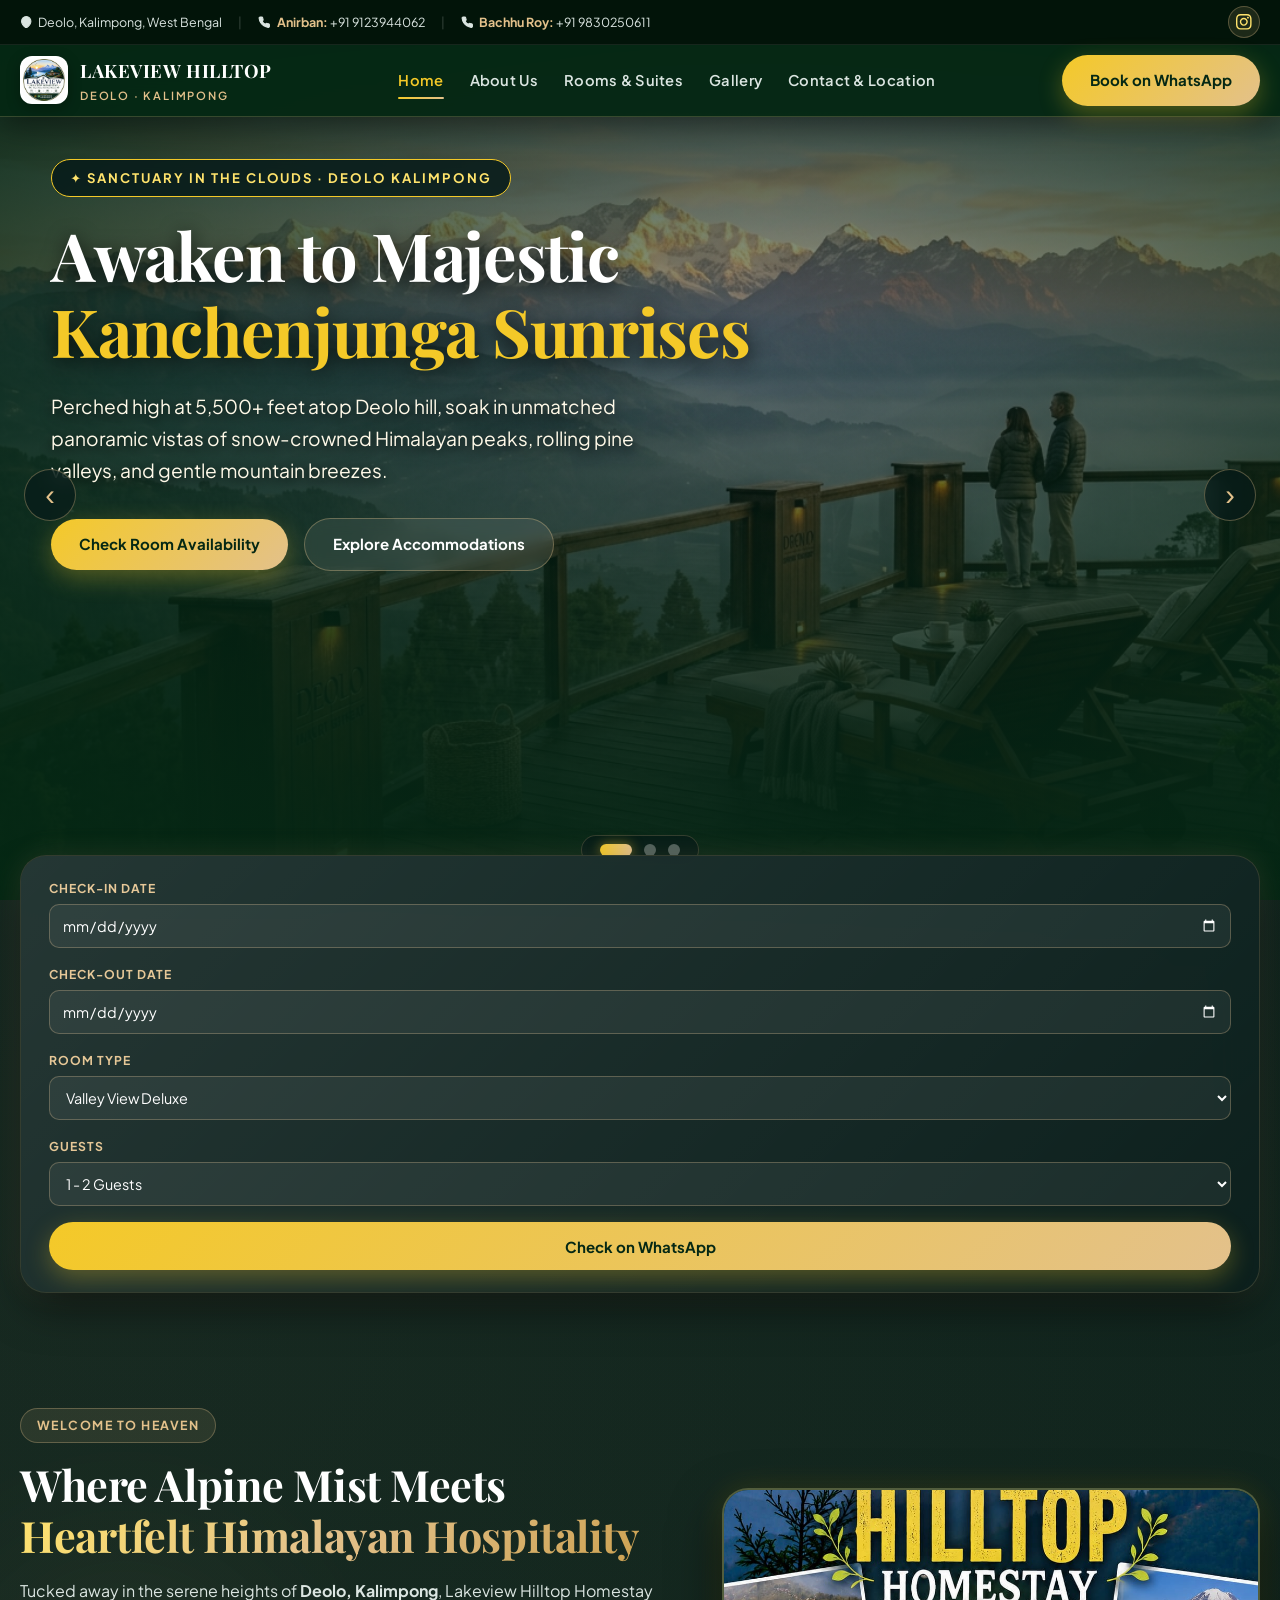
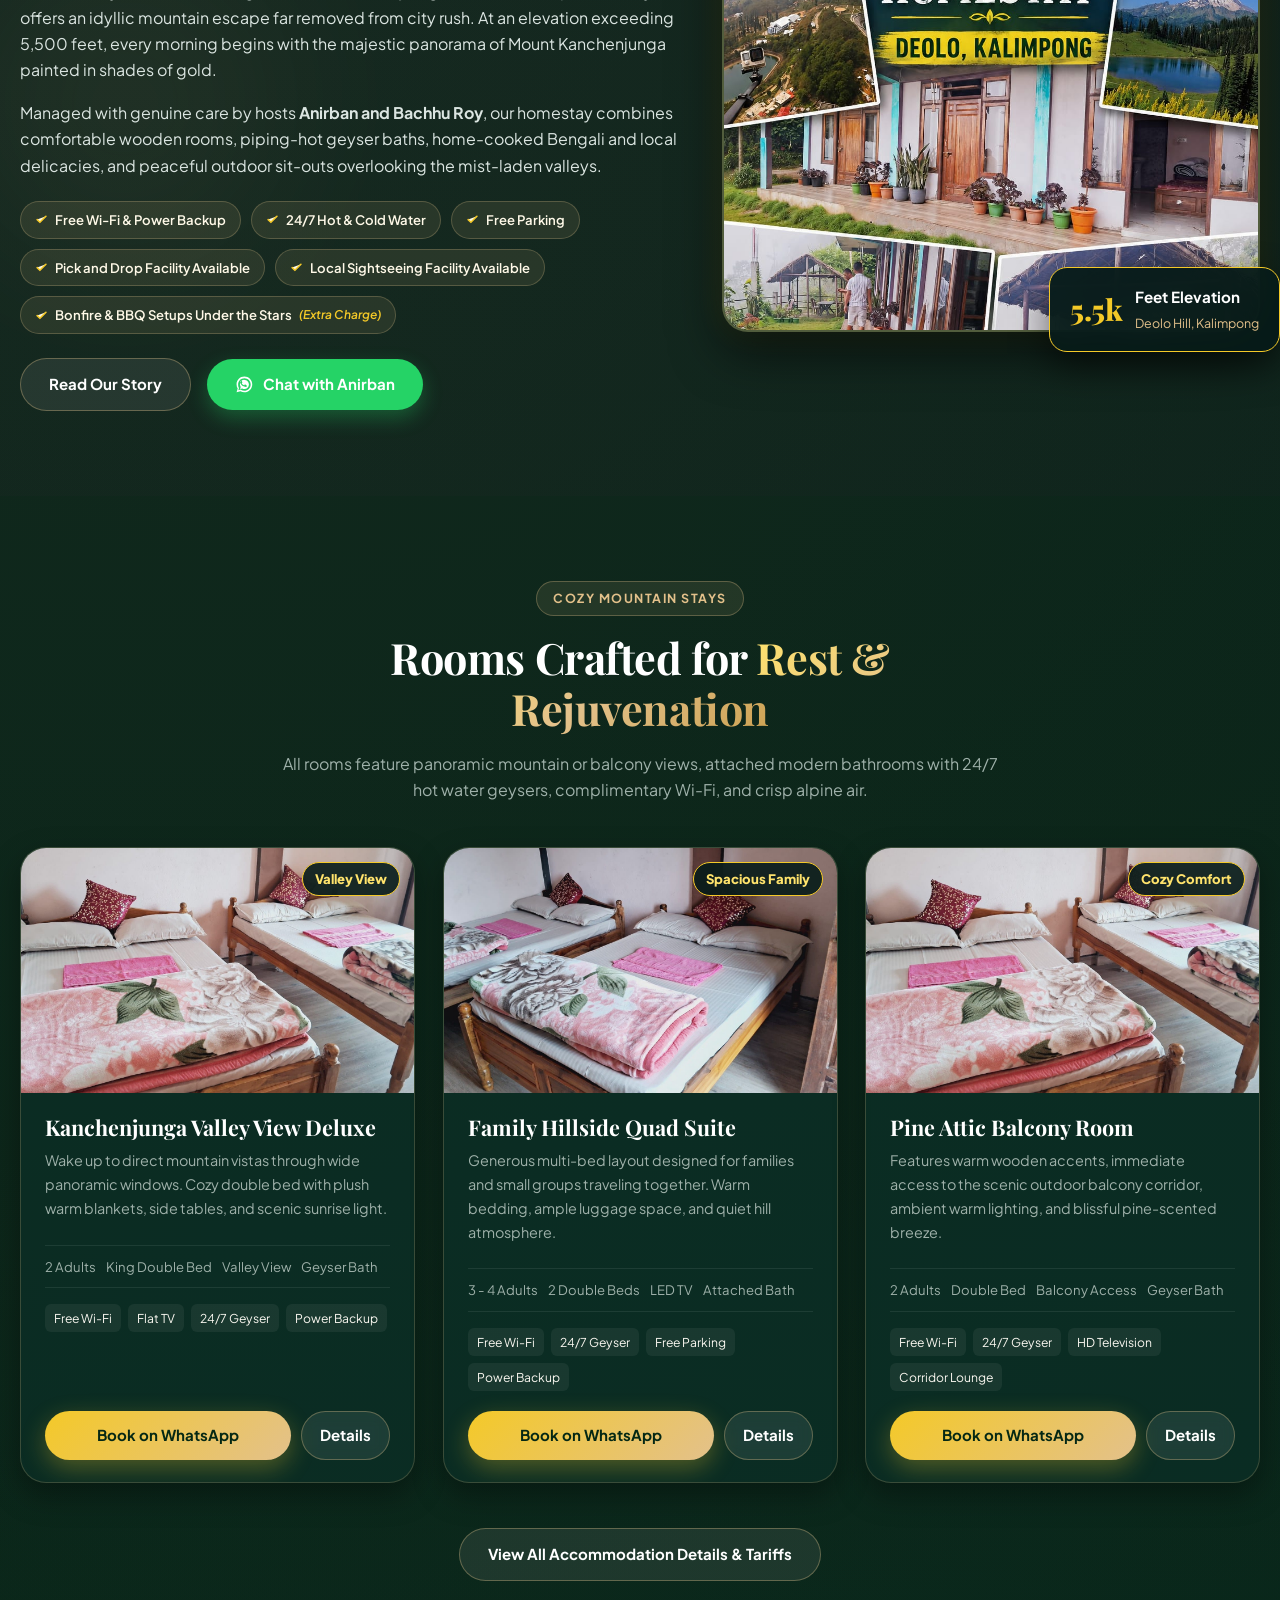
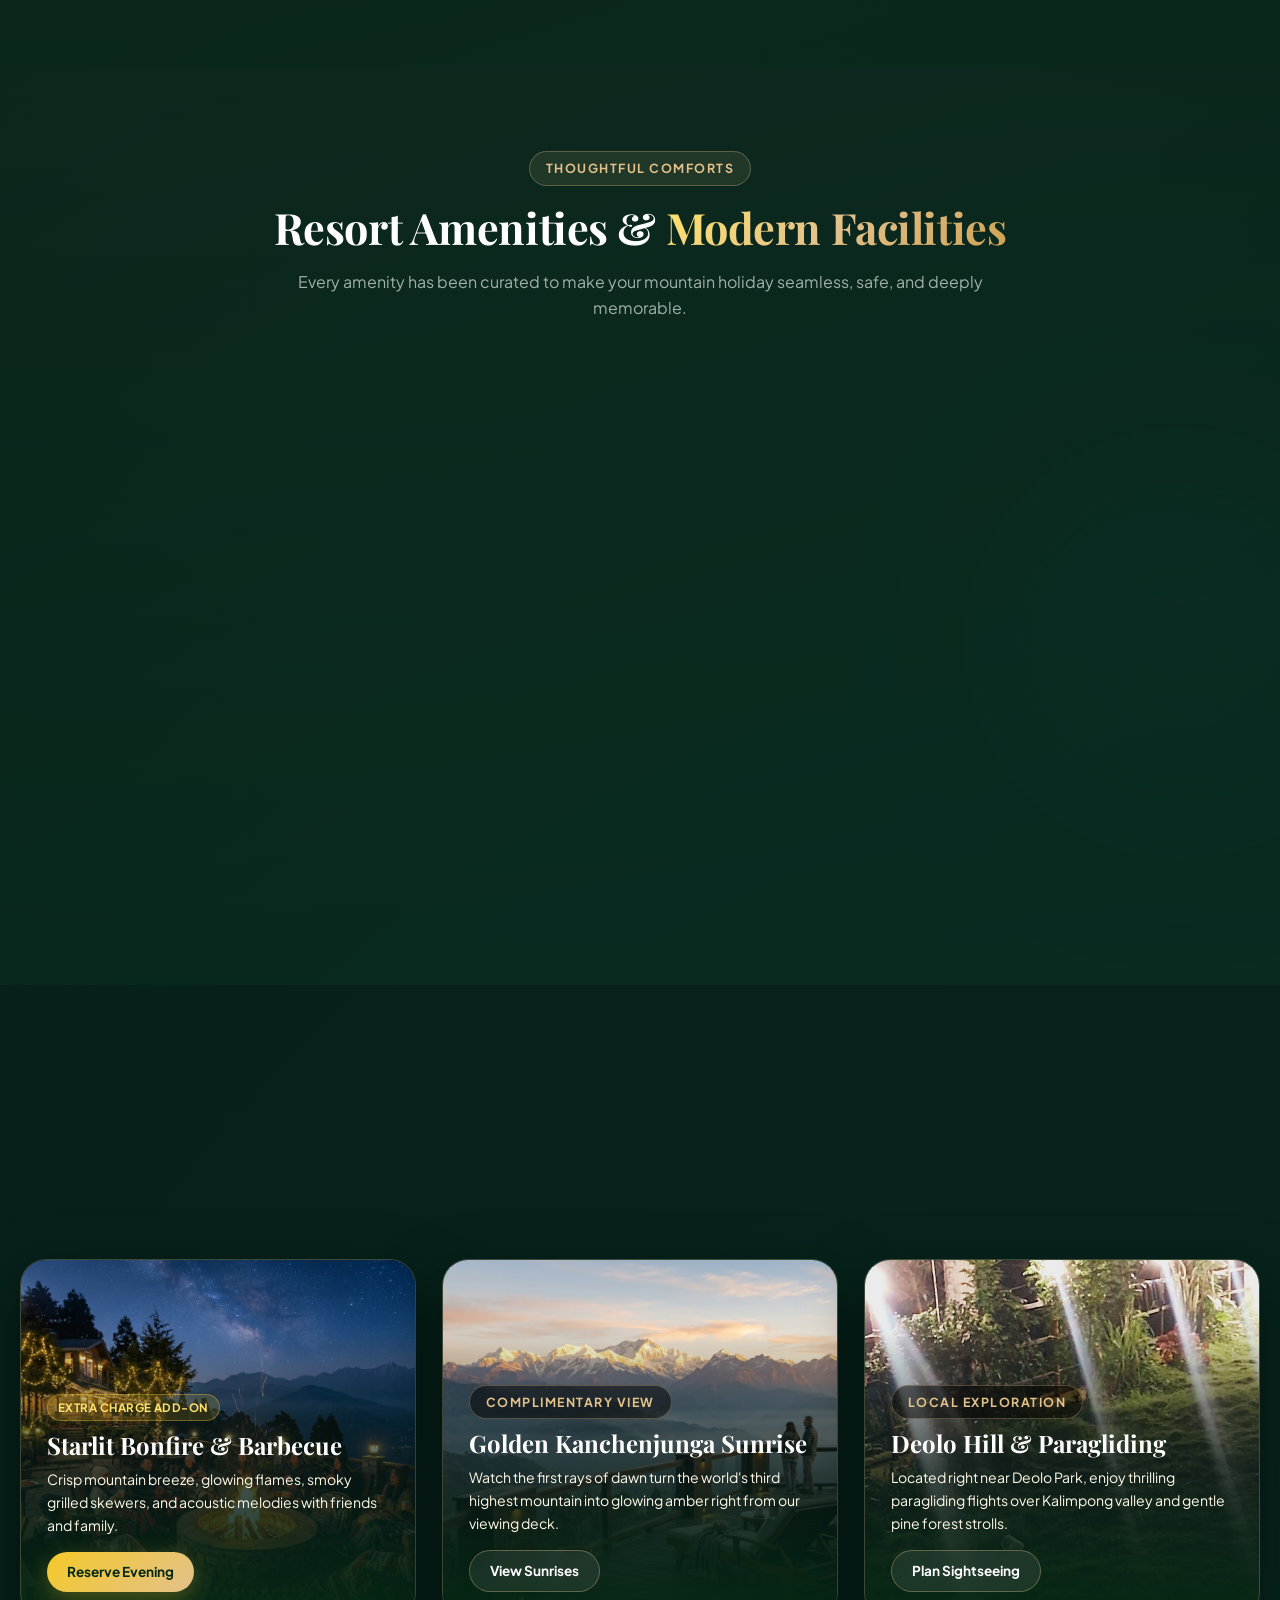
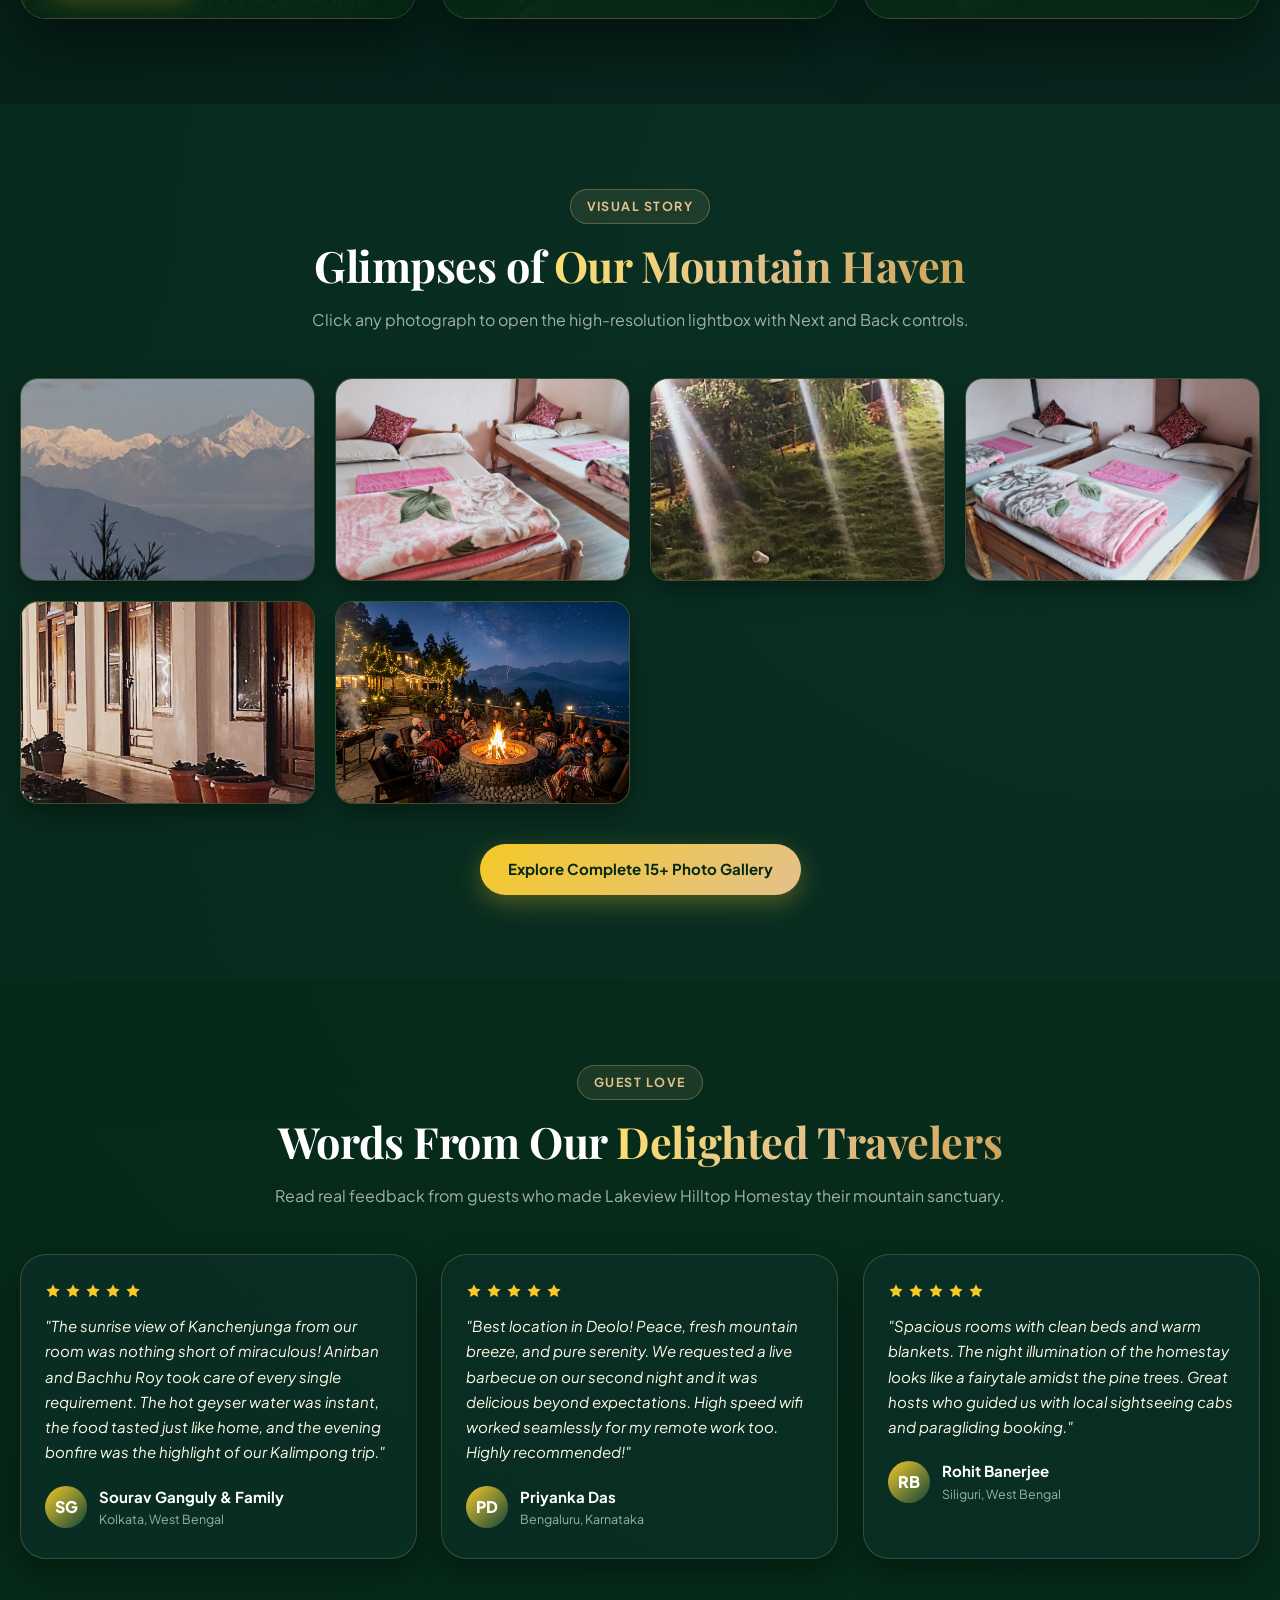
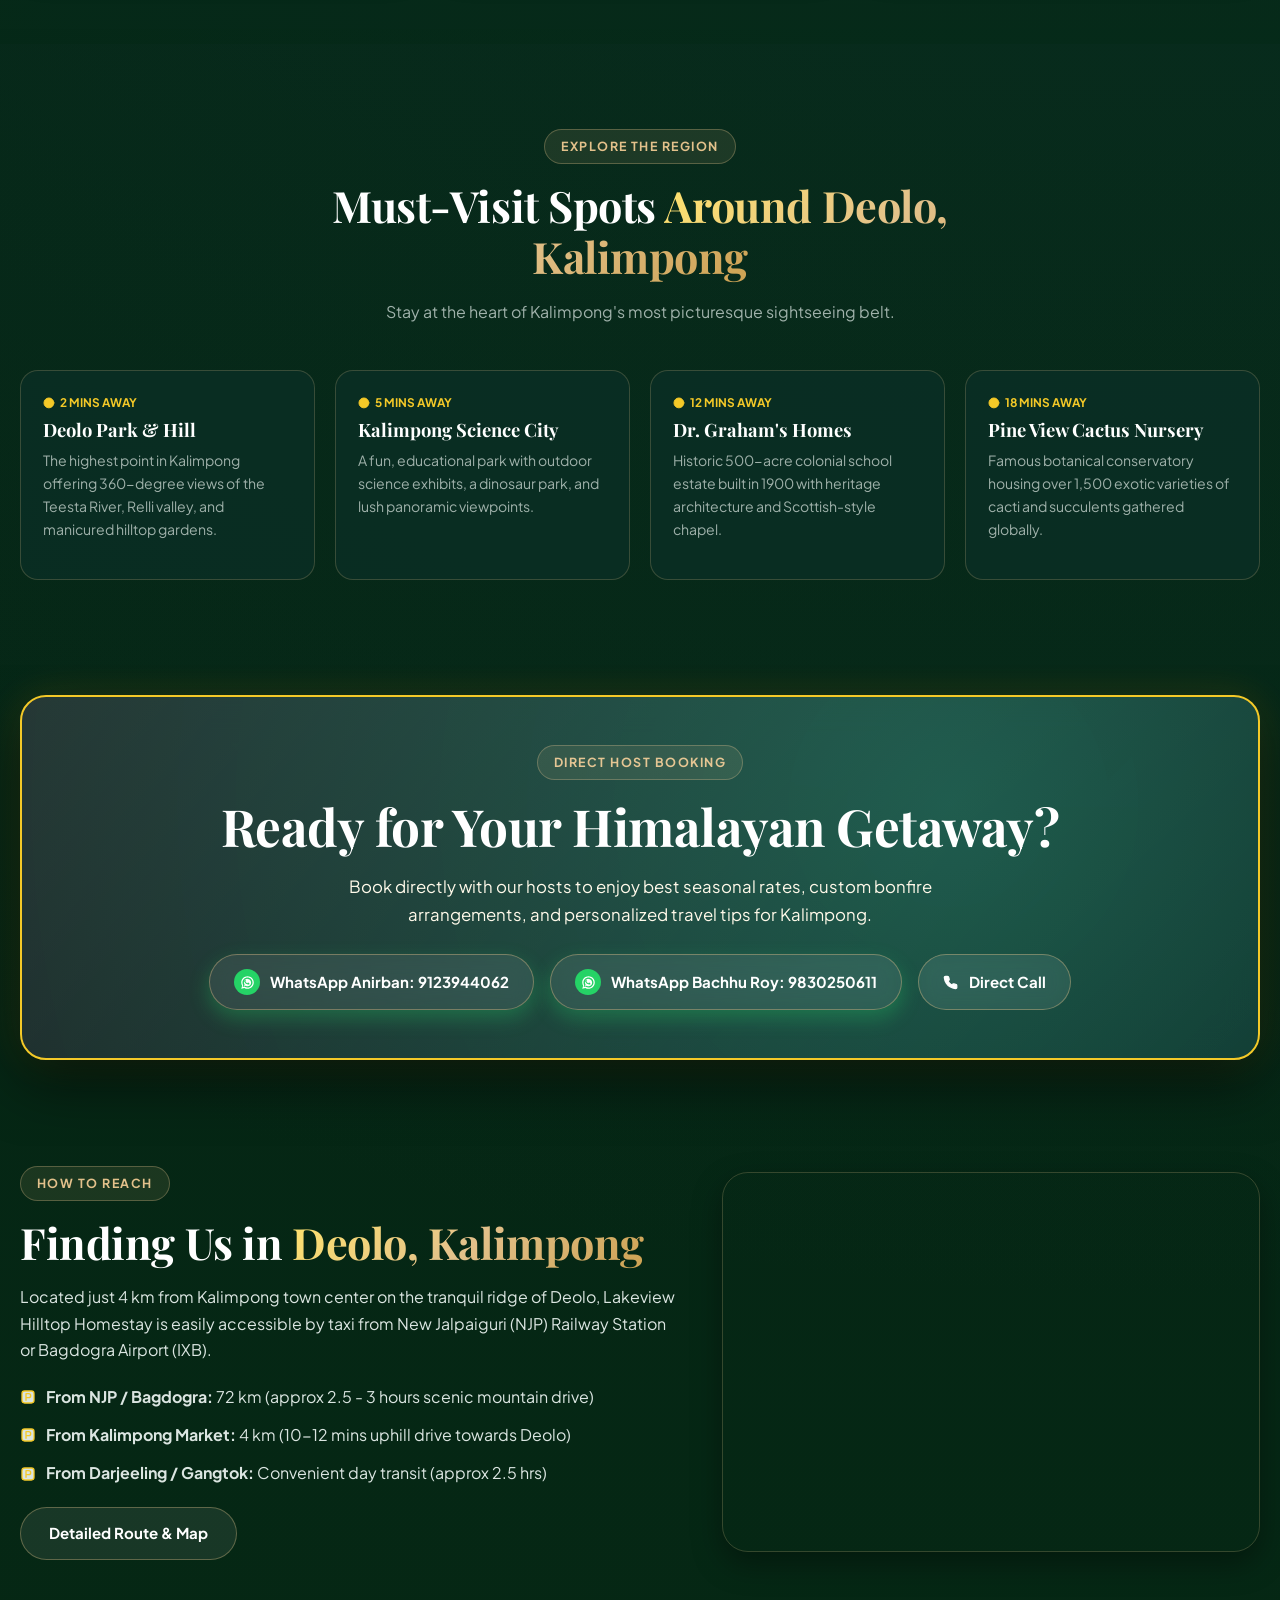
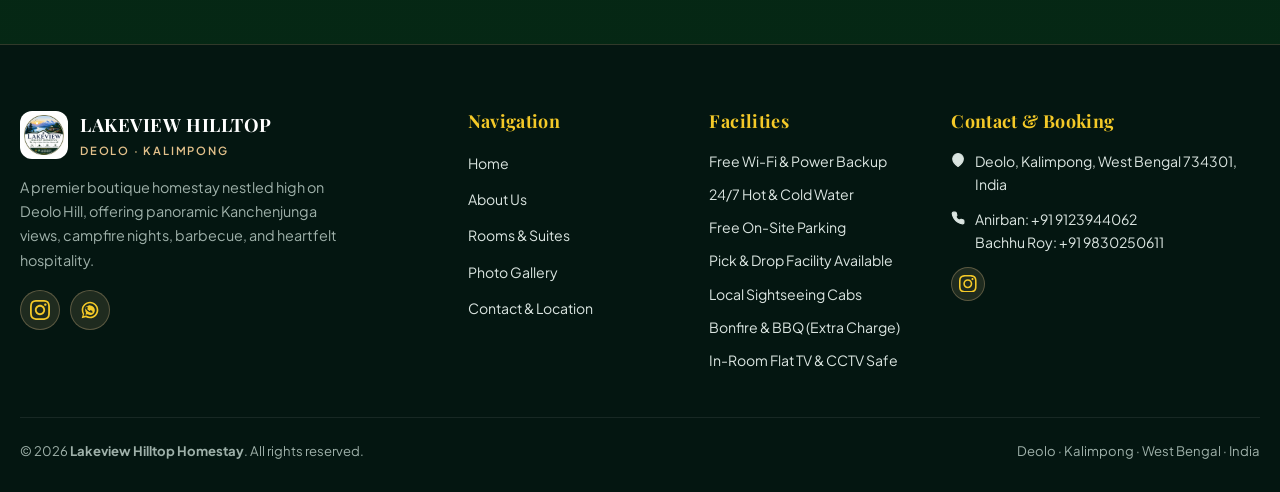
==== commit 634e66fd: "Add files via upload" ====
--- a/index.html
+++ b/index.html
@@ -17,8 +17,8 @@
   <meta property="og:image" content="./assets/thumbnail-Cw8K0uBN.jpeg">
 
   <link rel="icon" type="image/png" href="./assets/logo-web-BcUr0Y2U.png">
-  <script type="module" crossorigin src="./assets/main-DKxoHwxn.js"></script>
-  <link rel="stylesheet" crossorigin href="./assets/main-BULMUEkn.css">
+  <script type="module" crossorigin src="./assets/main-BpQVzE6L.js"></script>
+  <link rel="stylesheet" crossorigin href="./assets/main-CaAGxgjf.css">
 </head>
 <body>
 
@@ -30,15 +30,24 @@
     <div class="topbar-strip">
       <div class="container topbar-inner">
         <div class="topbar-left">
-          <span class="topbar-item">📍 Deolo, Kalimpong, West Bengal</span>
+          <span class="topbar-item">
+            <svg class="svg-icon-sm" viewBox="0 0 24 24" fill="none" stroke="currentColor" stroke-width="2" stroke-linecap="round" stroke-linejoin="round" aria-hidden="true"><path d="M21 10c0 7-9 13-9 13s-9-6-9-13a9 9 0 0 1 18 0z"/><circle cx="12" cy="10" r="3"/></svg>
+            <span>Deolo, Kalimpong, West Bengal</span>
+          </span>
           <span class="topbar-divider">|</span>
-          <a href="tel:+919123944062" class="topbar-item">📞 <strong>Anirban:</strong> +91 9123944062</a>
+          <a href="tel:+919123944062" class="topbar-item">
+            <svg class="svg-icon-sm" viewBox="0 0 24 24" fill="none" stroke="currentColor" stroke-width="2" stroke-linecap="round" stroke-linejoin="round" aria-hidden="true"><path d="M22 16.92v3a2 2 0 0 1-2.18 2 19.79 19.79 0 0 1-8.63-3.07 19.5 19.5 0 0 1-6-6 19.79 19.79 0 0 1-3.07-8.67A2 2 0 0 1 4.11 2h3a2 2 0 0 1 2 1.72 12.84 12.84 0 0 0 .7 2.81 2 2 0 0 1-.45 2.11L8.09 9.91a16 16 0 0 0 6 6l1.27-1.27a2 2 0 0 1 2.11-.45 12.84 12.84 0 0 0 2.81.7A2 2 0 0 1 22 16.92z"/></svg>
+            <span><strong>Anirban:</strong> +91 9123944062</span>
+          </a>
           <span class="topbar-divider">|</span>
-          <a href="tel:+919830250611" class="topbar-item">📞 <strong>Bachhu Roy:</strong> +91 9830250611</a>
+          <a href="tel:+919830250611" class="topbar-item">
+            <svg class="svg-icon-sm" viewBox="0 0 24 24" fill="none" stroke="currentColor" stroke-width="2" stroke-linecap="round" stroke-linejoin="round" aria-hidden="true"><path d="M22 16.92v3a2 2 0 0 1-2.18 2 19.79 19.79 0 0 1-8.63-3.07 19.5 19.5 0 0 1-6-6 19.79 19.79 0 0 1-3.07-8.67A2 2 0 0 1 4.11 2h3a2 2 0 0 1 2 1.72 12.84 12.84 0 0 0 .7 2.81 2 2 0 0 1-.45 2.11L8.09 9.91a16 16 0 0 0 6 6l1.27-1.27a2 2 0 0 1 2.11-.45 12.84 12.84 0 0 0 2.81.7A2 2 0 0 1 22 16.92z"/></svg>
+            <span><strong>Bachhu Roy:</strong> +91 9830250611</span>
+          </a>
         </div>
         <div class="topbar-right">
-          <a href="https://www.instagram.com/lakeviewhilltophomestay/" target="_blank" rel="noopener noreferrer" class="topbar-insta-btn">
-            <span>📸 Instagram @lakeviewhilltophomestay</span>
+          <a href="https://www.instagram.com/lakeviewhilltophomestay/" target="_blank" rel="noopener noreferrer" class="topbar-insta-btn" aria-label="Instagram">
+            <svg class="svg-icon" viewBox="0 0 24 24" fill="currentColor" aria-hidden="true"><path d="M12 2.163c3.204 0 3.584.012 4.85.07 3.252.148 4.771 1.691 4.919 4.919.058 1.265.069 1.645.069 4.849 0 3.205-.012 3.584-.069 4.849-.149 3.225-1.664 4.771-4.919 4.919-1.266.058-1.644.07-4.85.07-3.204 0-3.584-.012-4.849-.07-3.26-.149-4.771-1.699-4.919-4.92-.058-1.265-.07-1.644-.07-4.849 0-3.204.013-3.583.07-4.849.149-3.227 1.664-4.771 4.919-4.919 1.266-.057 1.645-.069 4.849-.069zm0-2.163c-3.259 0-3.667.014-4.947.072-4.358.2-6.78 2.618-6.98 6.98-.059 1.281-.073 1.689-.073 4.948 0 3.259.014 3.668.072 4.948.2 4.358 2.618 6.78 6.98 6.98 1.281.058 1.689.072 4.948.072 3.259 0 3.668-.014 4.948-.072 4.354-.2 6.782-2.618 6.979-6.98.059-1.28.073-1.689.073-4.948 0-3.259-.014-3.667-.072-4.947-.196-4.354-2.617-6.78-6.979-6.98-1.281-.059-1.69-.073-4.949-.073zm0 5.838c-3.403 0-6.162 2.759-6.162 6.162s2.759 6.163 6.162 6.163 6.162-2.759 6.162-6.163c0-3.403-2.759-6.162-6.162-6.162zm0 10.162c-2.209 0-4-1.79-4-4 0-2.209 1.791-4 4-4s4 1.791 4 4c0 2.21-1.791 4-4 4zm6.406-11.845c-.796 0-1.441.645-1.441 1.44s.645 1.44 1.441 1.44c.795 0 1.439-.645 1.439-1.44s-.644-1.44-1.439-1.44z"/></svg>
           </a>
         </div>
       </div>
@@ -48,7 +57,7 @@
     <div class="main-nav-strip">
       <div class="container nav-container">
         <a href="index.html" class="nav-brand">
-          <img src="./assets/logo-web-BcUr0Y2U.png" alt="Lakeview Hilltop Homestay Logo" class="nav-logo-img" width="50" height="50" style="width: 50px; height: 50px; max-width: 50px; max-height: 50px; object-fit: contain;">
+          <img src="./assets/logo-web-BcUr0Y2U.png" alt="Lakeview Hilltop Homestay Logo" class="nav-logo-img" width="48" height="48">
           <div class="nav-brand-text">
             <span class="nav-brand-title">LAKEVIEW HILLTOP</span>
             <span class="nav-brand-sub">Deolo · Kalimpong</span>
@@ -86,10 +95,10 @@
   <div class="mobile-menu-overlay" aria-hidden="true">
     <div class="mobile-menu-header">
       <div class="nav-brand">
-        <img src="./assets/logo-web-BcUr0Y2U.png" alt="Lakeview Hilltop Logo" width="44" height="44" style="width: 44px; height: 44px; background: #fff; border-radius: 10px; padding: 3px; object-fit: contain;">
+        <img src="./assets/logo-web-BcUr0Y2U.png" alt="Lakeview Hilltop Logo" width="38" height="38" style="width: 38px; height: 38px; background: #fff; border-radius: 10px; padding: 2px; object-fit: contain;">
         <div class="nav-brand-text">
-          <span class="nav-brand-title" style="font-size: 1.05rem;">LAKEVIEW HILLTOP</span>
-          <span class="nav-brand-sub">Deolo · Kalimpong</span>
+          <span class="nav-brand-title" style="font-size: 1rem;">LAKEVIEW HILLTOP</span>
+          <span class="nav-brand-sub" style="font-size: 0.62rem;">Deolo · Kalimpong</span>
         </div>
       </div>
       <button class="mobile-close-btn" aria-label="Close navigation menu">&times;</button>
@@ -129,11 +138,19 @@
     </nav>
 
     <div class="mobile-menu-footer">
-      <div style="font-size: 0.8rem; text-transform: uppercase; letter-spacing: 0.12em; color: var(--gold-bright); font-weight: 700;">Direct Host Contacts</div>
+      <div style="font-size: 0.74rem; text-transform: uppercase; letter-spacing: 0.12em; color: var(--gold-bright); font-weight: 700;">Direct Host Contacts</div>
       <div class="mobile-contacts-row">
-        <a href="tel:+919123944062" class="mobile-contact-pill">📞 Anirban: 9123944062</a>
-        <a href="tel:+919830250611" class="mobile-contact-pill">📞 Bachhu Roy: 9830250611</a>
-        <a href="https://www.instagram.com/lakeviewhilltophomestay/" target="_blank" rel="noopener noreferrer" class="mobile-contact-pill">📸 @lakeviewhilltophomestay</a>
+        <a href="tel:+919123944062" class="mobile-contact-pill">
+          <svg class="svg-icon-sm" viewBox="0 0 24 24" fill="none" stroke="currentColor" stroke-width="2" stroke-linecap="round" stroke-linejoin="round" aria-hidden="true"><path d="M22 16.92v3a2 2 0 0 1-2.18 2 19.79 19.79 0 0 1-8.63-3.07 19.5 19.5 0 0 1-6-6 19.79 19.79 0 0 1-3.07-8.67A2 2 0 0 1 4.11 2h3a2 2 0 0 1 2 1.72 12.84 12.84 0 0 0 .7 2.81 2 2 0 0 1-.45 2.11L8.09 9.91a16 16 0 0 0 6 6l1.27-1.27a2 2 0 0 1 2.11-.45 12.84 12.84 0 0 0 2.81.7A2 2 0 0 1 22 16.92z"/></svg>
+          <span>Anirban</span>
+        </a>
+        <a href="tel:+919830250611" class="mobile-contact-pill">
+          <svg class="svg-icon-sm" viewBox="0 0 24 24" fill="none" stroke="currentColor" stroke-width="2" stroke-linecap="round" stroke-linejoin="round" aria-hidden="true"><path d="M22 16.92v3a2 2 0 0 1-2.18 2 19.79 19.79 0 0 1-8.63-3.07 19.5 19.5 0 0 1-6-6 19.79 19.79 0 0 1-3.07-8.67A2 2 0 0 1 4.11 2h3a2 2 0 0 1 2 1.72 12.84 12.84 0 0 0 .7 2.81 2 2 0 0 1-.45 2.11L8.09 9.91a16 16 0 0 0 6 6l1.27-1.27a2 2 0 0 1 2.11-.45 12.84 12.84 0 0 0 2.81.7A2 2 0 0 1 22 16.92z"/></svg>
+          <span>Bachhu Roy</span>
+        </a>
+        <a href="https://www.instagram.com/lakeviewhilltophomestay/" target="_blank" rel="noopener noreferrer" class="mobile-insta-icon-btn" aria-label="Instagram">
+          <svg class="svg-icon-sm" viewBox="0 0 24 24" fill="currentColor" aria-hidden="true"><path d="M12 2.163c3.204 0 3.584.012 4.85.07 3.252.148 4.771 1.691 4.919 4.919.058 1.265.069 1.645.069 4.849 0 3.205-.012 3.584-.069 4.849-.149 3.225-1.664 4.771-4.919 4.919-1.266.058-1.644.07-4.85.07-3.204 0-3.584-.012-4.849-.07-3.26-.149-4.771-1.699-4.919-4.92-.058-1.265-.07-1.644-.07-4.849 0-3.204.013-3.583.07-4.849.149-3.227 1.664-4.771 4.919-4.919 1.266-.057 1.645-.069 4.849-.069zm0-2.163c-3.259 0-3.667.014-4.947.072-4.358.2-6.78 2.618-6.98 6.98-.059 1.281-.073 1.689-.073 4.948 0 3.259.014 3.668.072 4.948.2 4.358 2.618 6.78 6.98 6.98 1.281.058 1.689.072 4.948.072 3.259 0 3.668-.014 4.948-.072 4.354-.2 6.782-2.618 6.979-6.98.059-1.28.073-1.689.073-4.948 0-3.259-.014-3.667-.072-4.947-.196-4.354-2.617-6.78-6.979-6.98-1.281-.059-1.69-.073-4.949-.073zm0 5.838c-3.403 0-6.162 2.759-6.162 6.162s2.759 6.163 6.162 6.163 6.162-2.759 6.162-6.163c0-3.403-2.759-6.162-6.162-6.162zm0 10.162c-2.209 0-4-1.79-4-4 0-2.209 1.791-4 4-4s4 1.791 4 4c0 2.21-1.791 4-4 4zm6.406-11.845c-.796 0-1.441.645-1.441 1.44s.645 1.44 1.441 1.44c.795 0 1.439-.645 1.439-1.44s-.644-1.44-1.439-1.44z"/></svg>
+        </a>
       </div>
     </div>
   </div>
@@ -286,16 +303,18 @@
             </p>
 
             <div class="about-feature-pills">
-              <span class="feature-pill">🏔️ Unobstructed Mountain Panoramas</span>
-              <span class="feature-pill">🔥 Warm Bonfire Nights (Extra Charge)</span>
-              <span class="feature-pill">🍢 Sizzling Barbecues (Extra Charge)</span>
-              <span class="feature-pill">☕ Organic Tea & Fresh Hill Meals</span>
-              <span class="feature-pill">📶 High-Speed WiFi & Smart TV</span>
+              <span class="feature-pill"><svg class="svg-icon-sm" viewBox="0 0 24 24" fill="none" stroke="var(--gold-bright)" stroke-width="3" stroke-linecap="round" stroke-linejoin="round" aria-hidden="true"><polyline points="20 6 9 17 4 12"/></svg> Free Wi-Fi & Power Backup</span>
+              <span class="feature-pill"><svg class="svg-icon-sm" viewBox="0 0 24 24" fill="none" stroke="var(--gold-bright)" stroke-width="3" stroke-linecap="round" stroke-linejoin="round" aria-hidden="true"><polyline points="20 6 9 17 4 12"/></svg> 24/7 Hot & Cold Water</span>
+              <span class="feature-pill"><svg class="svg-icon-sm" viewBox="0 0 24 24" fill="none" stroke="var(--gold-bright)" stroke-width="3" stroke-linecap="round" stroke-linejoin="round" aria-hidden="true"><polyline points="20 6 9 17 4 12"/></svg> Free Parking</span>
+              <span class="feature-pill"><svg class="svg-icon-sm" viewBox="0 0 24 24" fill="none" stroke="var(--gold-bright)" stroke-width="3" stroke-linecap="round" stroke-linejoin="round" aria-hidden="true"><polyline points="20 6 9 17 4 12"/></svg> Pick and Drop Facility Available</span>
+              <span class="feature-pill"><svg class="svg-icon-sm" viewBox="0 0 24 24" fill="none" stroke="var(--gold-bright)" stroke-width="3" stroke-linecap="round" stroke-linejoin="round" aria-hidden="true"><polyline points="20 6 9 17 4 12"/></svg> Local Sightseeing Facility Available</span>
+              <span class="feature-pill"><svg class="svg-icon-sm" viewBox="0 0 24 24" fill="none" stroke="var(--gold-bright)" stroke-width="3" stroke-linecap="round" stroke-linejoin="round" aria-hidden="true"><polyline points="20 6 9 17 4 12"/></svg> Bonfire & BBQ Setups Under the Stars <em style="font-size:0.75rem; color:var(--gold-bright);">(Extra Charge)</em></span>
             </div>
 
             <div style="display: flex; gap: 16px; align-items: center; margin-top: 24px;">
               <a href="about.html" class="btn btn-secondary">Read Our Story</a>
               <a href="https://wa.me/919123944062" target="_blank" rel="noopener noreferrer" class="btn btn-whatsapp">
+                <svg class="svg-icon" viewBox="0 0 24 24" fill="currentColor" aria-hidden="true"><path d="M12.031 6.172c-3.181 0-5.767 2.586-5.768 5.766-.001 1.298.38 2.27 1.019 3.287l-.711 2.598 2.664-.698c.969.54 1.861.859 2.796.859 3.183 0 5.768-2.587 5.768-5.767 0-3.18-2.585-5.745-5.768-5.745zm3.377 8.204c-.149.42-1.026.79-1.428.82-.401.031-.925.132-3.155-.788-2.008-.828-3.275-2.884-3.375-3.018-.1-.133-.807-1.074-.807-2.049 0-.974.509-1.453.69-1.652.181-.199.395-.248.528-.248.132 0 .265.002.38.007.123.006.287-.046.45.344.167.398.572 1.394.622 1.496.05.102.083.222.016.355-.067.133-.1.216-.199.332-.099.116-.209.26-.298.349-.1.1-.205.209-.089.408.117.199.519.855 1.114 1.385.767.682 1.413.894 1.613.993.2.099.317.088.435-.049.118-.137.509-.593.645-.797.136-.204.272-.17.458-.102.186.068 1.182.557 1.385.659.203.102.338.153.388.238.05.085.05.495-.099.915z"/><path d="M12 2C6.477 2 2 6.477 2 12c0 1.891.526 3.662 1.442 5.178L2 22l4.963-1.398A9.956 9.956 0 0012 22c5.523 0 10-4.477 10-10S17.523 2 12 2zm0 18.056c-1.637 0-3.165-.487-4.444-1.328l-.319-.208-2.946.829.83-2.871-.227-.333A8.026 8.026 0 014 12c0-4.411 3.589-8 8-8s8 3.589 8 8-3.589 8.056-8 8.056z"/></svg>
                 <span>Chat with Anirban</span>
               </a>
             </div>
@@ -344,16 +363,16 @@
                 Wake up to direct mountain vistas through wide panoramic windows. Cozy double bed with plush warm blankets, side tables, and scenic sunrise light.
               </p>
               <div class="room-specs">
-                <span>👥 2 Adults</span>
-                <span>🛏️ King Double Bed</span>
-                <span>🏔️ Valley View</span>
-                <span>🚿 Geyser Bath</span>
+                <span>2 Adults</span>
+                <span>King Double Bed</span>
+                <span>Valley View</span>
+                <span>Geyser Bath</span>
               </div>
               <div class="room-amenities-tags">
-                <span class="amenity-tag">High-Speed WiFi</span>
+                <span class="amenity-tag">Free Wi-Fi</span>
                 <span class="amenity-tag">Flat TV</span>
-                <span class="amenity-tag">Hot Geyser</span>
-                <span class="amenity-tag">CCTV Secure</span>
+                <span class="amenity-tag">24/7 Geyser</span>
+                <span class="amenity-tag">Power Backup</span>
               </div>
               <div class="room-actions">
                 <a href="#" data-book-room="Kanchenjunga Valley View Deluxe" class="btn btn-primary" style="flex-grow: 1; padding: 11px 20px;">Book on WhatsApp</a>
@@ -374,15 +393,15 @@
                 Generous multi-bed layout designed for families and small groups traveling together. Warm bedding, ample luggage space, and quiet hill atmosphere.
               </p>
               <div class="room-specs">
-                <span>👥 3 - 4 Adults</span>
-                <span>🛏️ 2 Double Beds</span>
-                <span>📺 LED TV</span>
-                <span>🚿 Attached Bath</span>
+                <span>3 - 4 Adults</span>
+                <span>2 Double Beds</span>
+                <span>LED TV</span>
+                <span>Attached Bath</span>
               </div>
               <div class="room-amenities-tags">
-                <span class="amenity-tag">Free WiFi</span>
+                <span class="amenity-tag">Free Wi-Fi</span>
                 <span class="amenity-tag">24/7 Geyser</span>
-                <span class="amenity-tag">Room Service</span>
+                <span class="amenity-tag">Free Parking</span>
                 <span class="amenity-tag">Power Backup</span>
               </div>
               <div class="room-actions">
@@ -404,14 +423,14 @@
                 Features warm wooden accents, immediate access to the scenic outdoor balcony corridor, ambient warm lighting, and blissful pine-scented breeze.
               </p>
               <div class="room-specs">
-                <span>👥 2 Adults</span>
-                <span>🛏️ Double Bed</span>
-                <span>🌿 Balcony Access</span>
-                <span>🚿 Geyser Bath</span>
+                <span>2 Adults</span>
+                <span>Double Bed</span>
+                <span>Balcony Access</span>
+                <span>Geyser Bath</span>
               </div>
               <div class="room-amenities-tags">
-                <span class="amenity-tag">WiFi Access</span>
-                <span class="amenity-tag">Hot Geyser</span>
+                <span class="amenity-tag">Free Wi-Fi</span>
+                <span class="amenity-tag">24/7 Geyser</span>
                 <span class="amenity-tag">HD Television</span>
                 <span class="amenity-tag">Corridor Lounge</span>
               </div>
@@ -432,7 +451,7 @@
     </section>
 
     <!-- =======================================================================
-         SECTION 5: Resort Facilities & Amenities (WiFi, Geyser, TV, CCTV, Bonfire, BBQ)
+         SECTION 5: Resort Facilities & Amenities (Updated with Exact 6 Features + TV/CCTV)
          ======================================================================= -->
     <section class="section-padding">
       <div class="ambient-glow glow-pine" style="bottom: 10%; right: -150px; width: 500px; height: 500px;"></div>
@@ -446,66 +465,79 @@
         </div>
 
         <div class="facilities-grid">
-          <!-- WiFi -->
+          <!-- 1. Free Wi-Fi & Power Backup -->
           <div class="facility-card card-3d" data-tilt data-3d-reveal data-delay="100">
-            <div class="facility-icon-wrap">📶</div>
-            <h3 class="facility-title">High-Speed Wi-Fi</h3>
-            <p class="facility-desc">Complimentary wireless internet covering all rooms, balconies, and common lounge spaces so you stay connected.</p>
-          </div>
-
-          <!-- Geyser -->
+            <div class="icon-badge-gold" style="margin-bottom: 18px;">
+              <svg class="svg-icon-lg" viewBox="0 0 24 24" fill="none" stroke="currentColor" stroke-width="2" stroke-linecap="round" stroke-linejoin="round" aria-hidden="true"><path d="M5 12.55a11 11 0 0 1 14.08 0"/><path d="M1.42 9a16 16 0 0 1 21.16 0"/><path d="M8.53 16.11a6 6 0 0 1 6.95 0"/><line x1="12" y1="20" x2="12.01" y2="20"/></svg>
+            </div>
+            <h3 class="facility-title">Free Wi-Fi & Power Backup</h3>
+            <p class="facility-desc">Complimentary fast wireless internet across all rooms, viewing decks, and sit-outs backed by inverter power supply.</p>
+          </div>
+
+          <!-- 2. 24/7 Hot & Cold Water -->
           <div class="facility-card card-3d" data-tilt data-3d-reveal data-delay="150">
-            <div class="facility-icon-wrap">♨️</div>
-            <h3 class="facility-title">24/7 Hot Water Geyser</h3>
-            <p class="facility-desc">Every attached bathroom is equipped with an efficient geyser delivering piping-hot water for refreshing mountain showers.</p>
-          </div>
-
-          <!-- TV -->
+            <div class="icon-badge-gold" style="margin-bottom: 18px;">
+              <svg class="svg-icon-lg" viewBox="0 0 24 24" fill="none" stroke="currentColor" stroke-width="2" stroke-linecap="round" stroke-linejoin="round" aria-hidden="true"><path d="M12 2.69l5.66 5.66a8 8 0 1 1-11.31 0z"/><path d="M12 11v6M9 14h6"/></svg>
+            </div>
+            <h3 class="facility-title">24/7 Hot & Cold Water</h3>
+            <p class="facility-desc">Every attached bathroom is equipped with quick-heating geysers providing piping-hot water anytime during chilly mountain weather.</p>
+          </div>
+
+          <!-- 3. Free Parking -->
           <div class="facility-card card-3d" data-tilt data-3d-reveal data-delay="200">
-            <div class="facility-icon-wrap">📺</div>
-            <h3 class="facility-title">Flat-Screen TV</h3>
-            <p class="facility-desc">Entertainment in the comfort of your room with satellite channels for relaxing after a day of sightseeing.</p>
-          </div>
-
-          <!-- CCTV -->
+            <div class="icon-badge-gold" style="margin-bottom: 18px;">
+              <svg class="svg-icon-lg" viewBox="0 0 24 24" fill="none" stroke="currentColor" stroke-width="2" stroke-linecap="round" stroke-linejoin="round" aria-hidden="true"><rect x="3" y="3" width="18" height="18" rx="4"/><path d="M9 17V7h4a3 3 0 0 1 0 6H9"/></svg>
+            </div>
+            <h3 class="facility-title">Free On-Site Parking</h3>
+            <p class="facility-desc">Safe, dedicated on-premises private parking space for guests arriving by personal cars, SUVs, or hired tourist taxis.</p>
+          </div>
+
+          <!-- 4. Pick & Drop Facility -->
           <div class="facility-card card-3d" data-tilt data-3d-reveal data-delay="250">
-            <div class="facility-icon-wrap">📹</div>
+            <div class="icon-badge-gold" style="margin-bottom: 18px;">
+              <svg class="svg-icon-lg" viewBox="0 0 24 24" fill="none" stroke="currentColor" stroke-width="2" stroke-linecap="round" stroke-linejoin="round" aria-hidden="true"><rect x="1" y="3" width="15" height="13" rx="2"/><polygon points="16 8 20 8 23 11 23 16 16 16 16 8"/><circle cx="5.5" cy="18.5" r="2.5"/><circle cx="18.5" cy="18.5" r="2.5"/></svg>
+            </div>
+            <h3 class="facility-title">Pick & Drop Facility Available</h3>
+            <p class="facility-desc">Smooth door-to-door transit assistance organized from NJP Railway Station, Siliguri, or Bagdogra Airport (IXB) with trusted drivers.</p>
+          </div>
+
+          <!-- 5. Local Sightseeing Facility -->
+          <div class="facility-card card-3d" data-tilt data-3d-reveal data-delay="300">
+            <div class="icon-badge-gold" style="margin-bottom: 18px;">
+              <svg class="svg-icon-lg" viewBox="0 0 24 24" fill="none" stroke="currentColor" stroke-width="2" stroke-linecap="round" stroke-linejoin="round" aria-hidden="true"><circle cx="12" cy="12" r="10"/><polygon points="16.24 7.76 14.12 14.12 7.76 16.24 9.88 9.88 16.24 7.76"/></svg>
+            </div>
+            <h3 class="facility-title">Local Sightseeing Facility Available</h3>
+            <p class="facility-desc">Personalized itineraries curated for Deolo Park, Kalimpong Science City, Delo Paragliding, Dr. Graham's Homes, and Lava-Rishyap tours.</p>
+          </div>
+
+          <!-- 6. Bonfire & BBQ Under the Stars (Extra Charge) -->
+          <div class="facility-card facility-highlight card-3d" data-tilt data-3d-reveal data-delay="350">
+            <div style="display: flex; justify-content: space-between; align-items: flex-start; margin-bottom: 18px;">
+              <div class="icon-badge-gold">
+                <svg class="svg-icon-lg" viewBox="0 0 24 24" fill="none" stroke="currentColor" stroke-width="2" stroke-linecap="round" stroke-linejoin="round" aria-hidden="true"><path d="M8.5 14.5A2.5 2.5 0 0 0 11 12c0-1.38-.5-2-1-3-1.072-2.143-.224-4.054 2-6 .5 2.5 2 4.9 4 6.5 2 1.6 3 3.5 3 5.5a7 7 0 1 1-14 0c0-1.153.433-2.294 1-3a2.5 2.5 0 0 0 2.5 2.5z"/></svg>
+              </div>
+              <span class="badge-extra">Extra Charge</span>
+            </div>
+            <h3 class="facility-title">Bonfire & BBQ Setups Under the Stars</h3>
+            <p class="facility-desc">Gather around our stone firepit under the starry Himalayan night. Savor freshly prepared charcoal barbecue skewers. <em>(Available on request at nominal extra charge)</em>.</p>
+          </div>
+
+          <!-- 7. In-Room Flat-Screen TV -->
+          <div class="facility-card card-3d" data-tilt data-3d-reveal data-delay="400">
+            <div class="icon-badge-gold" style="margin-bottom: 18px;">
+              <svg class="svg-icon-lg" viewBox="0 0 24 24" fill="none" stroke="currentColor" stroke-width="2" stroke-linecap="round" stroke-linejoin="round" aria-hidden="true"><rect x="2" y="7" width="20" height="15" rx="2" ry="2"/><polyline points="17 2 12 7 7 2"/></svg>
+            </div>
+            <h3 class="facility-title">Flat-Screen Satellite TV</h3>
+            <p class="facility-desc">HD television entertainment in your room for relaxing evenings after day-long scenic hikes and excursions.</p>
+          </div>
+
+          <!-- 8. 24/7 CCTV Security -->
+          <div class="facility-card card-3d" data-tilt data-3d-reveal data-delay="450">
+            <div class="icon-badge-gold" style="margin-bottom: 18px;">
+              <svg class="svg-icon-lg" viewBox="0 0 24 24" fill="none" stroke="currentColor" stroke-width="2" stroke-linecap="round" stroke-linejoin="round" aria-hidden="true"><path d="M12 22s8-4 8-10V5l-8-3-8 3v7c0 6 8 10 8 10z"/><circle cx="12" cy="11" r="3"/></svg>
+            </div>
             <h3 class="facility-title">24/7 CCTV Security</h3>
-            <p class="facility-desc">Round-the-clock security monitoring across premises, entrances, and parking for peace of mind.</p>
-          </div>
-
-          <!-- Bonfire (Extra Charge) -->
-          <div class="facility-card facility-highlight card-3d" data-tilt data-3d-reveal data-delay="300">
-            <div style="display: flex; justify-content: space-between; align-items: flex-start;">
-              <div class="facility-icon-wrap">🔥</div>
-              <span class="badge-extra">Extra Charge</span>
-            </div>
-            <h3 class="facility-title">Hilltop Bonfire Nights</h3>
-            <p class="facility-desc">Outdoor firewood bonfire under starlit Himalayan skies. Gather with loved ones for music, storytelling, and warmth. <em>(Available on prior request at nominal extra charge)</em>.</p>
-          </div>
-
-          <!-- Barbecue (Extra Charge) -->
-          <div class="facility-card facility-highlight card-3d" data-tilt data-3d-reveal data-delay="350">
-            <div style="display: flex; justify-content: space-between; align-items: flex-start;">
-              <div class="facility-icon-wrap">🍢</div>
-              <span class="badge-extra">Extra Charge</span>
-            </div>
-            <h3 class="facility-title">Live Barbecue / Burbique</h3>
-            <p class="facility-desc">Mouthwatering charcoal-grilled chicken, paneer, and vegetable skewers freshly prepared by our team. <em>(Available on prior request at nominal extra charge)</em>.</p>
-          </div>
-
-          <!-- Mountain Balcony -->
-          <div class="facility-card card-3d" data-tilt data-3d-reveal data-delay="400">
-            <div class="facility-icon-wrap">🏔️</div>
-            <h3 class="facility-title">Scenic Viewing Balconies</h3>
-            <p class="facility-desc">Spacious corridor decks overlooking misty pine trees and snow peaks — the ultimate spot for your morning tea.</p>
-          </div>
-
-          <!-- Homestyle Food -->
-          <div class="facility-card card-3d" data-tilt data-3d-reveal data-delay="450">
-            <div class="facility-icon-wrap">🍲</div>
-            <h3 class="facility-title">Authentic Homestyle Food</h3>
-            <p class="facility-desc">Freshly cooked Bengali and Pahadi dishes made from local farm produce, customized to your taste.</p>
+            <p class="facility-desc">Continuous security surveillance across premises, entrances, parking, and corridors ensuring peace of mind for you and your family.</p>
           </div>
         </div>
       </div>
@@ -582,7 +614,9 @@
           <div class="gallery-item" data-category="views">
             <img src="images/homestay/himalayan-mountain-view.jpg" alt="Snow Mountain View from Room Window">
             <div class="gallery-item-hover">
-              <span class="gallery-zoom-badge">🔍</span>
+              <span class="gallery-zoom-badge">
+                <svg class="svg-icon-sm" viewBox="0 0 24 24" fill="none" stroke="currentColor" stroke-width="2.5" stroke-linecap="round" stroke-linejoin="round" aria-hidden="true"><circle cx="11" cy="11" r="8"/><line x1="21" y1="21" x2="16.65" y2="16.65"/><line x1="11" y1="8" x2="11" y2="14"/><line x1="8" y1="11" x2="14" y2="11"/></svg>
+              </span>
               <span class="gallery-item-tag">Scenic Views</span>
               <h4 class="gallery-item-title">Himalayan Peaks from Window</h4>
             </div>
@@ -592,7 +626,9 @@
           <div class="gallery-item" data-category="rooms">
             <img src="images/room-1.jpg" alt="Deluxe Double Bedroom Setup">
             <div class="gallery-item-hover">
-              <span class="gallery-zoom-badge">🔍</span>
+              <span class="gallery-zoom-badge">
+                <svg class="svg-icon-sm" viewBox="0 0 24 24" fill="none" stroke="currentColor" stroke-width="2.5" stroke-linecap="round" stroke-linejoin="round" aria-hidden="true"><circle cx="11" cy="11" r="8"/><line x1="21" y1="21" x2="16.65" y2="16.65"/><line x1="11" y1="8" x2="11" y2="14"/><line x1="8" y1="11" x2="14" y2="11"/></svg>
+              </span>
               <span class="gallery-item-tag">Rooms</span>
               <h4 class="gallery-item-title">Deluxe Wooden Bedroom</h4>
             </div>
@@ -602,7 +638,9 @@
           <div class="gallery-item" data-category="night">
             <img src="images/homestay/night-exterior-lights-1.jpg" alt="Homestay Exterior Night Lighting">
             <div class="gallery-item-hover">
-              <span class="gallery-zoom-badge">🔍</span>
+              <span class="gallery-zoom-badge">
+                <svg class="svg-icon-sm" viewBox="0 0 24 24" fill="none" stroke="currentColor" stroke-width="2.5" stroke-linecap="round" stroke-linejoin="round" aria-hidden="true"><circle cx="11" cy="11" r="8"/><line x1="21" y1="21" x2="16.65" y2="16.65"/><line x1="11" y1="8" x2="11" y2="14"/><line x1="8" y1="11" x2="14" y2="11"/></svg>
+              </span>
               <span class="gallery-item-tag">Night Ambiance</span>
               <h4 class="gallery-item-title">Warm Night Illumination</h4>
             </div>
@@ -612,7 +650,9 @@
           <div class="gallery-item" data-category="rooms">
             <img src="images/room-2.jpg" alt="Family Quad Suite Setup">
             <div class="gallery-item-hover">
-              <span class="gallery-zoom-badge">🔍</span>
+              <span class="gallery-zoom-badge">
+                <svg class="svg-icon-sm" viewBox="0 0 24 24" fill="none" stroke="currentColor" stroke-width="2.5" stroke-linecap="round" stroke-linejoin="round" aria-hidden="true"><circle cx="11" cy="11" r="8"/><line x1="21" y1="21" x2="16.65" y2="16.65"/><line x1="11" y1="8" x2="11" y2="14"/><line x1="8" y1="11" x2="14" y2="11"/></svg>
+              </span>
               <span class="gallery-item-tag">Rooms</span>
               <h4 class="gallery-item-title">Family Quad Suite Beds</h4>
             </div>
@@ -622,7 +662,9 @@
           <div class="gallery-item" data-category="balcony">
             <img src="images/homestay/corridor-balcony-day.jpg" alt="Scenic Balcony Corridor Overlooking Valley">
             <div class="gallery-item-hover">
-              <span class="gallery-zoom-badge">🔍</span>
+              <span class="gallery-zoom-badge">
+                <svg class="svg-icon-sm" viewBox="0 0 24 24" fill="none" stroke="currentColor" stroke-width="2.5" stroke-linecap="round" stroke-linejoin="round" aria-hidden="true"><circle cx="11" cy="11" r="8"/><line x1="21" y1="21" x2="16.65" y2="16.65"/><line x1="11" y1="8" x2="11" y2="14"/><line x1="8" y1="11" x2="14" y2="11"/></svg>
+              </span>
               <span class="gallery-item-tag">Balcony & Corridor</span>
               <h4 class="gallery-item-title">Daylight Valley Balcony</h4>
             </div>
@@ -632,7 +674,9 @@
           <div class="gallery-item" data-category="experiences">
             <img src="images/slider-3.jpg" alt="Outdoor Bonfire and Barbecue Lounge under Stars">
             <div class="gallery-item-hover">
-              <span class="gallery-zoom-badge">🔍</span>
+              <span class="gallery-zoom-badge">
+                <svg class="svg-icon-sm" viewBox="0 0 24 24" fill="none" stroke="currentColor" stroke-width="2.5" stroke-linecap="round" stroke-linejoin="round" aria-hidden="true"><circle cx="11" cy="11" r="8"/><line x1="21" y1="21" x2="16.65" y2="16.65"/><line x1="11" y1="8" x2="11" y2="14"/><line x1="8" y1="11" x2="14" y2="11"/></svg>
+              </span>
               <span class="gallery-item-tag">Experiences</span>
               <h4 class="gallery-item-title">Starlit Bonfire & Barbecue</h4>
             </div>
@@ -663,7 +707,13 @@
         <div class="testimonials-grid">
           <!-- Review 1 -->
           <div class="testimonial-card card-3d" data-tilt data-3d-reveal data-delay="100">
-            <div class="stars-rating">★★★★★</div>
+            <div class="stars-rating" style="display: flex; gap: 4px; color: var(--gold-bright); margin-bottom: 14px;">
+              <svg class="svg-icon-sm" viewBox="0 0 24 24" fill="currentColor"><polygon points="12 2 15.09 8.26 22 9.27 17 14.14 18.18 21.02 12 17.77 5.82 21.02 7 14.14 2 9.27 8.91 8.26 12 2"/></svg>
+              <svg class="svg-icon-sm" viewBox="0 0 24 24" fill="currentColor"><polygon points="12 2 15.09 8.26 22 9.27 17 14.14 18.18 21.02 12 17.77 5.82 21.02 7 14.14 2 9.27 8.91 8.26 12 2"/></svg>
+              <svg class="svg-icon-sm" viewBox="0 0 24 24" fill="currentColor"><polygon points="12 2 15.09 8.26 22 9.27 17 14.14 18.18 21.02 12 17.77 5.82 21.02 7 14.14 2 9.27 8.91 8.26 12 2"/></svg>
+              <svg class="svg-icon-sm" viewBox="0 0 24 24" fill="currentColor"><polygon points="12 2 15.09 8.26 22 9.27 17 14.14 18.18 21.02 12 17.77 5.82 21.02 7 14.14 2 9.27 8.91 8.26 12 2"/></svg>
+              <svg class="svg-icon-sm" viewBox="0 0 24 24" fill="currentColor"><polygon points="12 2 15.09 8.26 22 9.27 17 14.14 18.18 21.02 12 17.77 5.82 21.02 7 14.14 2 9.27 8.91 8.26 12 2"/></svg>
+            </div>
             <p class="testimonial-text">
               "The sunrise view of Kanchenjunga from our room was nothing short of miraculous! Anirban and Bachhu Roy took care of every single requirement. The hot geyser water was instant, the food tasted just like home, and the evening bonfire was the highlight of our Kalimpong trip."
             </p>
@@ -678,7 +728,13 @@
 
           <!-- Review 2 -->
           <div class="testimonial-card card-3d" data-tilt data-3d-reveal data-delay="200">
-            <div class="stars-rating">★★★★★</div>
+            <div class="stars-rating" style="display: flex; gap: 4px; color: var(--gold-bright); margin-bottom: 14px;">
+              <svg class="svg-icon-sm" viewBox="0 0 24 24" fill="currentColor"><polygon points="12 2 15.09 8.26 22 9.27 17 14.14 18.18 21.02 12 17.77 5.82 21.02 7 14.14 2 9.27 8.91 8.26 12 2"/></svg>
+              <svg class="svg-icon-sm" viewBox="0 0 24 24" fill="currentColor"><polygon points="12 2 15.09 8.26 22 9.27 17 14.14 18.18 21.02 12 17.77 5.82 21.02 7 14.14 2 9.27 8.91 8.26 12 2"/></svg>
+              <svg class="svg-icon-sm" viewBox="0 0 24 24" fill="currentColor"><polygon points="12 2 15.09 8.26 22 9.27 17 14.14 18.18 21.02 12 17.77 5.82 21.02 7 14.14 2 9.27 8.91 8.26 12 2"/></svg>
+              <svg class="svg-icon-sm" viewBox="0 0 24 24" fill="currentColor"><polygon points="12 2 15.09 8.26 22 9.27 17 14.14 18.18 21.02 12 17.77 5.82 21.02 7 14.14 2 9.27 8.91 8.26 12 2"/></svg>
+              <svg class="svg-icon-sm" viewBox="0 0 24 24" fill="currentColor"><polygon points="12 2 15.09 8.26 22 9.27 17 14.14 18.18 21.02 12 17.77 5.82 21.02 7 14.14 2 9.27 8.91 8.26 12 2"/></svg>
+            </div>
             <p class="testimonial-text">
               "Best location in Deolo! Peace, fresh mountain breeze, and pure serenity. We requested a live barbecue on our second night and it was delicious beyond expectations. High speed wifi worked seamlessly for my remote work too. Highly recommended!"
             </p>
@@ -693,7 +749,13 @@
 
           <!-- Review 3 -->
           <div class="testimonial-card card-3d" data-tilt data-3d-reveal data-delay="300">
-            <div class="stars-rating">★★★★★</div>
+            <div class="stars-rating" style="display: flex; gap: 4px; color: var(--gold-bright); margin-bottom: 14px;">
+              <svg class="svg-icon-sm" viewBox="0 0 24 24" fill="currentColor"><polygon points="12 2 15.09 8.26 22 9.27 17 14.14 18.18 21.02 12 17.77 5.82 21.02 7 14.14 2 9.27 8.91 8.26 12 2"/></svg>
+              <svg class="svg-icon-sm" viewBox="0 0 24 24" fill="currentColor"><polygon points="12 2 15.09 8.26 22 9.27 17 14.14 18.18 21.02 12 17.77 5.82 21.02 7 14.14 2 9.27 8.91 8.26 12 2"/></svg>
+              <svg class="svg-icon-sm" viewBox="0 0 24 24" fill="currentColor"><polygon points="12 2 15.09 8.26 22 9.27 17 14.14 18.18 21.02 12 17.77 5.82 21.02 7 14.14 2 9.27 8.91 8.26 12 2"/></svg>
+              <svg class="svg-icon-sm" viewBox="0 0 24 24" fill="currentColor"><polygon points="12 2 15.09 8.26 22 9.27 17 14.14 18.18 21.02 12 17.77 5.82 21.02 7 14.14 2 9.27 8.91 8.26 12 2"/></svg>
+              <svg class="svg-icon-sm" viewBox="0 0 24 24" fill="currentColor"><polygon points="12 2 15.09 8.26 22 9.27 17 14.14 18.18 21.02 12 17.77 5.82 21.02 7 14.14 2 9.27 8.91 8.26 12 2"/></svg>
+            </div>
             <p class="testimonial-text">
               "Spacious rooms with clean beds and warm blankets. The night illumination of the homestay looks like a fairytale amidst the pine trees. Great hosts who guided us with local sightseeing cabs and paragliding booking."
             </p>
@@ -724,25 +786,37 @@
 
         <div class="attractions-grid" data-3d-reveal>
           <div class="attraction-card card-3d" data-tilt>
-            <div class="attraction-dist">📍 2 Mins Away</div>
+            <div class="attraction-dist">
+              <svg class="svg-icon-sm" viewBox="0 0 24 24" fill="none" stroke="currentColor" stroke-width="2" stroke-linecap="round" stroke-linejoin="round" aria-hidden="true"><circle cx="12" cy="12" r="10"/><polyline points="12 6 12 12 16 14"/></svg>
+              <span>2 Mins Away</span>
+            </div>
             <h3 class="attraction-title">Deolo Park & Hill</h3>
             <p style="font-size: 0.88rem; color: var(--text-muted);">The highest point in Kalimpong offering 360-degree views of the Teesta River, Relli valley, and manicured hilltop gardens.</p>
           </div>
 
           <div class="attraction-card card-3d" data-tilt>
-            <div class="attraction-dist">📍 5 Mins Away</div>
+            <div class="attraction-dist">
+              <svg class="svg-icon-sm" viewBox="0 0 24 24" fill="none" stroke="currentColor" stroke-width="2" stroke-linecap="round" stroke-linejoin="round" aria-hidden="true"><circle cx="12" cy="12" r="10"/><polyline points="12 6 12 12 16 14"/></svg>
+              <span>5 Mins Away</span>
+            </div>
             <h3 class="attraction-title">Kalimpong Science City</h3>
             <p style="font-size: 0.88rem; color: var(--text-muted);">A fun, educational park with outdoor science exhibits, a dinosaur park, and lush panoramic viewpoints.</p>
           </div>
 
           <div class="attraction-card card-3d" data-tilt>
-            <div class="attraction-dist">📍 12 Mins Away</div>
+            <div class="attraction-dist">
+              <svg class="svg-icon-sm" viewBox="0 0 24 24" fill="none" stroke="currentColor" stroke-width="2" stroke-linecap="round" stroke-linejoin="round" aria-hidden="true"><circle cx="12" cy="12" r="10"/><polyline points="12 6 12 12 16 14"/></svg>
+              <span>12 Mins Away</span>
+            </div>
             <h3 class="attraction-title">Dr. Graham's Homes</h3>
             <p style="font-size: 0.88rem; color: var(--text-muted);">Historic 500-acre colonial school estate built in 1900 with heritage architecture and Scottish-style chapel.</p>
           </div>
 
           <div class="attraction-card card-3d" data-tilt>
-            <div class="attraction-dist">📍 18 Mins Away</div>
+            <div class="attraction-dist">
+              <svg class="svg-icon-sm" viewBox="0 0 24 24" fill="none" stroke="currentColor" stroke-width="2" stroke-linecap="round" stroke-linejoin="round" aria-hidden="true"><circle cx="12" cy="12" r="10"/><polyline points="12 6 12 12 16 14"/></svg>
+              <span>18 Mins Away</span>
+            </div>
             <h3 class="attraction-title">Pine View Cactus Nursery</h3>
             <p style="font-size: 0.88rem; color: var(--text-muted);">Famous botanical conservatory housing over 1,500 exotic varieties of cacti and succulents gathered globally.</p>
           </div>
@@ -766,17 +840,22 @@
 
           <div class="cta-contacts-wrap">
             <a href="https://wa.me/919123944062?text=Hello%20Anirban!%20I%20want%20to%20book%20a%20room%20at%20Lakeview%20Hilltop%20Homestay." target="_blank" rel="noopener noreferrer" class="cta-contact-btn btn-whatsapp">
-              <span class="wa-badge-icon">✆</span>
+              <span class="wa-badge-icon">
+                <svg class="svg-icon-sm" viewBox="0 0 24 24" fill="currentColor"><path d="M12.031 6.172c-3.181 0-5.767 2.586-5.768 5.766-.001 1.298.38 2.27 1.019 3.287l-.711 2.598 2.664-.698c.969.54 1.861.859 2.796.859 3.183 0 5.768-2.587 5.768-5.767 0-3.18-2.585-5.745-5.768-5.745zm3.377 8.204c-.149.42-1.026.79-1.428.82-.401.031-.925.132-3.155-.788-2.008-.828-3.275-2.884-3.375-3.018-.1-.133-.807-1.074-.807-2.049 0-.974.509-1.453.69-1.652.181-.199.395-.248.528-.248.132 0 .265.002.38.007.123.006.287-.046.45.344.167.398.572 1.394.622 1.496.05.102.083.222.016.355-.067.133-.1.216-.199.332-.099.116-.209.26-.298.349-.1.1-.205.209-.089.408.117.199.519.855 1.114 1.385.767.682 1.413.894 1.613.993.2.099.317.088.435-.049.118-.137.509-.593.645-.797.136-.204.272-.17.458-.102.186.068 1.182.557 1.385.659.203.102.338.153.388.238.05.085.05.495-.099.915z"/><path d="M12 2C6.477 2 2 6.477 2 12c0 1.891.526 3.662 1.442 5.178L2 22l4.963-1.398A9.956 9.956 0 0012 22c5.523 0 10-4.477 10-10S17.523 2 12 2zm0 18.056c-1.637 0-3.165-.487-4.444-1.328l-.319-.208-2.946.829.83-2.871-.227-.333A8.026 8.026 0 014 12c0-4.411 3.589-8 8-8s8 3.589 8 8-3.589 8.056-8 8.056z"/></svg>
+              </span>
               <span>WhatsApp Anirban: 9123944062</span>
             </a>
 
             <a href="https://wa.me/919830250611?text=Hello%20Bachhu%20Roy!%20I%20want%20to%20book%20a%20room%20at%20Lakeview%20Hilltop%20Homestay." target="_blank" rel="noopener noreferrer" class="cta-contact-btn btn-whatsapp">
-              <span class="wa-badge-icon">✆</span>
+              <span class="wa-badge-icon">
+                <svg class="svg-icon-sm" viewBox="0 0 24 24" fill="currentColor"><path d="M12.031 6.172c-3.181 0-5.767 2.586-5.768 5.766-.001 1.298.38 2.27 1.019 3.287l-.711 2.598 2.664-.698c.969.54 1.861.859 2.796.859 3.183 0 5.768-2.587 5.768-5.767 0-3.18-2.585-5.745-5.768-5.745zm3.377 8.204c-.149.42-1.026.79-1.428.82-.401.031-.925.132-3.155-.788-2.008-.828-3.275-2.884-3.375-3.018-.1-.133-.807-1.074-.807-2.049 0-.974.509-1.453.69-1.652.181-.199.395-.248.528-.248.132 0 .265.002.38.007.123.006.287-.046.45.344.167.398.572 1.394.622 1.496.05.102.083.222.016.355-.067.133-.1.216-.199.332-.099.116-.209.26-.298.349-.1.1-.205.209-.089.408.117.199.519.855 1.114 1.385.767.682 1.413.894 1.613.993.2.099.317.088.435-.049.118-.137.509-.593.645-.797.136-.204.272-.17.458-.102.186.068 1.182.557 1.385.659.203.102.338.153.388.238.05.085.05.495-.099.915z"/><path d="M12 2C6.477 2 2 6.477 2 12c0 1.891.526 3.662 1.442 5.178L2 22l4.963-1.398A9.956 9.956 0 0012 22c5.523 0 10-4.477 10-10S17.523 2 12 2zm0 18.056c-1.637 0-3.165-.487-4.444-1.328l-.319-.208-2.946.829.83-2.871-.227-.333A8.026 8.026 0 014 12c0-4.411 3.589-8 8-8s8 3.589 8 8-3.589 8.056-8 8.056z"/></svg>
+              </span>
               <span>WhatsApp Bachhu Roy: 9830250611</span>
             </a>
 
             <a href="tel:+919123944062" class="cta-contact-btn">
-              <span>📞 Direct Call</span>
+              <svg class="svg-icon-sm" viewBox="0 0 24 24" fill="none" stroke="currentColor" stroke-width="2" stroke-linecap="round" stroke-linejoin="round" aria-hidden="true"><path d="M22 16.92v3a2 2 0 0 1-2.18 2 19.79 19.79 0 0 1-8.63-3.07 19.5 19.5 0 0 1-6-6 19.79 19.79 0 0 1-3.07-8.67A2 2 0 0 1 4.11 2h3a2 2 0 0 1 2 1.72 12.84 12.84 0 0 0 .7 2.81 2 2 0 0 1-.45 2.11L8.09 9.91a16 16 0 0 0 6 6l1.27-1.27a2 2 0 0 1 2.11-.45 12.84 12.84 0 0 0 2.81.7A2 2 0 0 1 22 16.92z"/></svg>
+              <span>Direct Call</span>
             </a>
           </div>
         </div>
@@ -797,15 +876,15 @@
             </p>
             <ul style="display: flex; flex-direction: column; gap: 12px; margin: 20px 0;">
               <li style="display: flex; gap: 10px; align-items: center;">
-                <span style="color: var(--gold-bright);">🚗</span>
+                <svg class="svg-icon-sm" viewBox="0 0 24 24" fill="none" stroke="var(--gold-bright)" stroke-width="2" stroke-linecap="round" stroke-linejoin="round" aria-hidden="true"><rect x="3" y="3" width="18" height="18" rx="4"/><path d="M9 17V7h4a3 3 0 0 1 0 6H9"/></svg>
                 <span><strong>From NJP / Bagdogra:</strong> 72 km (approx 2.5 - 3 hours scenic mountain drive)</span>
               </li>
               <li style="display: flex; gap: 10px; align-items: center;">
-                <span style="color: var(--gold-bright);">🚗</span>
+                <svg class="svg-icon-sm" viewBox="0 0 24 24" fill="none" stroke="var(--gold-bright)" stroke-width="2" stroke-linecap="round" stroke-linejoin="round" aria-hidden="true"><rect x="3" y="3" width="18" height="18" rx="4"/><path d="M9 17V7h4a3 3 0 0 1 0 6H9"/></svg>
                 <span><strong>From Kalimpong Market:</strong> 4 km (10-12 mins uphill drive towards Deolo)</span>
               </li>
               <li style="display: flex; gap: 10px; align-items: center;">
-                <span style="color: var(--gold-bright);">🚗</span>
+                <svg class="svg-icon-sm" viewBox="0 0 24 24" fill="none" stroke="var(--gold-bright)" stroke-width="2" stroke-linecap="round" stroke-linejoin="round" aria-hidden="true"><rect x="3" y="3" width="18" height="18" rx="4"/><path d="M9 17V7h4a3 3 0 0 1 0 6H9"/></svg>
                 <span><strong>From Darjeeling / Gangtok:</strong> Convenient day transit (approx 2.5 hrs)</span>
               </li>
             </ul>
@@ -858,10 +937,10 @@
           </p>
           <div class="footer-social-links">
             <a href="https://www.instagram.com/lakeviewhilltophomestay/" target="_blank" rel="noopener noreferrer" class="social-circle-btn" aria-label="Instagram">
-              📸
+              <svg class="svg-icon" viewBox="0 0 24 24" fill="currentColor"><path d="M12 2.163c3.204 0 3.584.012 4.85.07 3.252.148 4.771 1.691 4.919 4.919.058 1.265.069 1.645.069 4.849 0 3.205-.012 3.584-.069 4.849-.149 3.225-1.664 4.771-4.919 4.919-1.266.058-1.644.07-4.85.07-3.204 0-3.584-.012-4.849-.07-3.26-.149-4.771-1.699-4.919-4.92-.058-1.265-.07-1.644-.07-4.849 0-3.204.013-3.583.07-4.849.149-3.227 1.664-4.771 4.919-4.919 1.266-.057 1.645-.069 4.849-.069zm0-2.163c-3.259 0-3.667.014-4.947.072-4.358.2-6.78 2.618-6.98 6.98-.059 1.281-.073 1.689-.073 4.948 0 3.259.014 3.668.072 4.948.2 4.358 2.618 6.78 6.98 6.98 1.281.058 1.689.072 4.948.072 3.259 0 3.668-.014 4.948-.072 4.354-.2 6.782-2.618 6.979-6.98.059-1.28.073-1.689.073-4.948 0-3.259-.014-3.667-.072-4.947-.196-4.354-2.617-6.78-6.979-6.98-1.281-.059-1.69-.073-4.949-.073zm0 5.838c-3.403 0-6.162 2.759-6.162 6.162s2.759 6.163 6.162 6.163 6.162-2.759 6.162-6.163c0-3.403-2.759-6.162-6.162-6.162zm0 10.162c-2.209 0-4-1.79-4-4 0-2.209 1.791-4 4-4s4 1.791 4 4c0 2.21-1.791 4-4 4zm6.406-11.845c-.796 0-1.441.645-1.441 1.44s.645 1.44 1.441 1.44c.795 0 1.439-.645 1.439-1.44s-.644-1.44-1.439-1.44z"/></svg>
             </a>
             <a href="https://wa.me/919123944062" target="_blank" rel="noopener noreferrer" class="social-circle-btn" aria-label="WhatsApp">
-              ✆
+              <svg class="svg-icon" viewBox="0 0 24 24" fill="currentColor"><path d="M12.031 6.172c-3.181 0-5.767 2.586-5.768 5.766-.001 1.298.38 2.27 1.019 3.287l-.711 2.598 2.664-.698c.969.54 1.861.859 2.796.859 3.183 0 5.768-2.587 5.768-5.767 0-3.18-2.585-5.745-5.768-5.745zm3.377 8.204c-.149.42-1.026.79-1.428.82-.401.031-.925.132-3.155-.788-2.008-.828-3.275-2.884-3.375-3.018-.1-.133-.807-1.074-.807-2.049 0-.974.509-1.453.69-1.652.181-.199.395-.248.528-.248.132 0 .265.002.38.007.123.006.287-.046.45.344.167.398.572 1.394.622 1.496.05.102.083.222.016.355-.067.133-.1.216-.199.332-.099.116-.209.26-.298.349-.1.1-.205.209-.089.408.117.199.519.855 1.114 1.385.767.682 1.413.894 1.613.993.2.099.317.088.435-.049.118-.137.509-.593.645-.797.136-.204.272-.17.458-.102.186.068 1.182.557 1.385.659.203.102.338.153.388.238.05.085.05.495-.099.915z"/><path d="M12 2C6.477 2 2 6.477 2 12c0 1.891.526 3.662 1.442 5.178L2 22l4.963-1.398A9.956 9.956 0 0012 22c5.523 0 10-4.477 10-10S17.523 2 12 2zm0 18.056c-1.637 0-3.165-.487-4.444-1.328l-.319-.208-2.946.829.83-2.871-.227-.333A8.026 8.026 0 014 12c0-4.411 3.589-8 8-8s8 3.589 8 8-3.589 8.056-8 8.056z"/></svg>
             </a>
           </div>
         </div>
@@ -882,12 +961,13 @@
         <div>
           <h4 class="footer-col-title">Facilities</h4>
           <ul class="footer-links-list">
-            <li class="footer-link">High-Speed Wi-Fi</li>
-            <li class="footer-link">24/7 Geyser Water</li>
-            <li class="footer-link">Flat-screen TV</li>
-            <li class="footer-link">24/7 CCTV Security</li>
-            <li class="footer-link">Bonfire (Extra Charge)</li>
-            <li class="footer-link">Barbecue (Extra Charge)</li>
+            <li class="footer-link">Free Wi-Fi & Power Backup</li>
+            <li class="footer-link">24/7 Hot & Cold Water</li>
+            <li class="footer-link">Free On-Site Parking</li>
+            <li class="footer-link">Pick & Drop Facility Available</li>
+            <li class="footer-link">Local Sightseeing Cabs</li>
+            <li class="footer-link">Bonfire & BBQ (Extra Charge)</li>
+            <li class="footer-link">In-Room Flat TV & CCTV Safe</li>
           </ul>
         </div>
 
@@ -895,20 +975,19 @@
         <div>
           <h4 class="footer-col-title">Contact & Booking</h4>
           <div class="footer-contact-item">
-            <span>📍</span>
+            <svg class="svg-icon-sm" viewBox="0 0 24 24" fill="none" stroke="currentColor" stroke-width="2" stroke-linecap="round" stroke-linejoin="round" aria-hidden="true" style="margin-top: 3px;"><path d="M21 10c0 7-9 13-9 13s-9-6-9-13a9 9 0 0 1 18 0z"/><circle cx="12" cy="10" r="3"/></svg>
             <span>Deolo, Kalimpong, West Bengal 734301, India</span>
           </div>
           <div class="footer-contact-item">
-            <span>📞</span>
+            <svg class="svg-icon-sm" viewBox="0 0 24 24" fill="none" stroke="currentColor" stroke-width="2" stroke-linecap="round" stroke-linejoin="round" aria-hidden="true" style="margin-top: 3px;"><path d="M22 16.92v3a2 2 0 0 1-2.18 2 19.79 19.79 0 0 1-8.63-3.07 19.5 19.5 0 0 1-6-6 19.79 19.79 0 0 1-3.07-8.67A2 2 0 0 1 4.11 2h3a2 2 0 0 1 2 1.72 12.84 12.84 0 0 0 .7 2.81 2 2 0 0 1-.45 2.11L8.09 9.91a16 16 0 0 0 6 6l1.27-1.27a2 2 0 0 1 2.11-.45 12.84 12.84 0 0 0 2.81.7A2 2 0 0 1 22 16.92z"/></svg>
             <div>
               <a href="tel:+919123944062" class="footer-link" style="display:block;">Anirban: +91 9123944062</a>
               <a href="tel:+919830250611" class="footer-link" style="display:block;">Bachhu Roy: +91 9830250611</a>
             </div>
           </div>
           <div class="footer-contact-item">
-            <span>📸</span>
-            <a href="https://www.instagram.com/lakeviewhilltophomestay/" target="_blank" rel="noopener noreferrer" class="footer-link">
-              @lakeviewhilltophomestay
+            <a href="https://www.instagram.com/lakeviewhilltophomestay/" target="_blank" rel="noopener noreferrer" class="social-circle-btn" style="width: 34px; height: 34px;" aria-label="Instagram">
+              <svg class="svg-icon" viewBox="0 0 24 24" fill="currentColor"><path d="M12 2.163c3.204 0 3.584.012 4.85.07 3.252.148 4.771 1.691 4.919 4.919.058 1.265.069 1.645.069 4.849 0 3.205-.012 3.584-.069 4.849-.149 3.225-1.664 4.771-4.919 4.919-1.266.058-1.644.07-4.85.07-3.204 0-3.584-.012-4.849-.07-3.26-.149-4.771-1.699-4.919-4.92-.058-1.265-.07-1.644-.07-4.849 0-3.204.013-3.583.07-4.849.149-3.227 1.664-4.771 4.919-4.919 1.266-.057 1.645-.069 4.849-.069zm0-2.163c-3.259 0-3.667.014-4.947.072-4.358.2-6.78 2.618-6.98 6.98-.059 1.281-.073 1.689-.073 4.948 0 3.259.014 3.668.072 4.948.2 4.358 2.618 6.78 6.98 6.98 1.281.058 1.689.072 4.948.072 3.259 0 3.668-.014 4.948-.072 4.354-.2 6.782-2.618 6.979-6.98.059-1.28.073-1.689.073-4.948 0-3.259-.014-3.667-.072-4.947-.196-4.354-2.617-6.78-6.979-6.98-1.281-.059-1.69-.073-4.949-.073zm0 5.838c-3.403 0-6.162 2.759-6.162 6.162s2.759 6.163 6.162 6.163 6.162-2.759 6.162-6.163c0-3.403-2.759-6.162-6.162-6.162zm0 10.162c-2.209 0-4-1.79-4-4 0-2.209 1.791-4 4-4s4 1.791 4 4c0 2.21-1.791 4-4 4zm6.406-11.845c-.796 0-1.441.645-1.441 1.44s.645 1.44 1.441 1.44c.795 0 1.439-.645 1.439-1.44s-.644-1.44-1.439-1.44z"/></svg>
             </a>
           </div>
         </div>
--- a/assets/main-CaAGxgjf.css
+++ b/assets/main-CaAGxgjf.css
@@ -0,0 +1 @@
+@import"https://fonts.googleapis.com/css2?family=Playfair+Display:ital,wght@0,400..900;1,400..900&family=Plus+Jakarta+Sans:wght@300;400;500;600;700;800&display=swap";:root{--pine-900: #052814;--pine-800: #071b19;--pine-700: #0b3028;--pine-600: #104439;--pine-500: #165b4c;--gold-primary: #e3c18b;--gold-bright: #f4c928;--gold-light: #ffe36c;--gold-glow: rgba(244, 201, 40, .35);--gold-muted: rgba(227, 193, 139, .2);--cream-100: #fff9e8;--cream-200: #fbf8f1;--cream-300: #ede8dc;--text-main: #ffffff;--text-body: #dbe5e1;--text-muted: #9fb1aa;--glass-bg: rgba(7, 27, 25, .78);--glass-card: rgba(11, 48, 40, .65);--glass-border: rgba(227, 193, 139, .22);--glass-shine: linear-gradient(135deg, rgba(255, 255, 255, .12), rgba(255, 255, 255, .02));--shadow-sm: 0 4px 12px rgba(0, 0, 0, .25);--shadow-md: 0 12px 30px rgba(0, 0, 0, .35);--shadow-lg: 0 24px 60px rgba(0, 0, 0, .5);--shadow-gold: 0 10px 30px rgba(227, 193, 139, .2);--font-serif: "Playfair Display", Georgia, serif;--font-sans: "Plus Jakarta Sans", system-ui, -apple-system, sans-serif;--transition-smooth: all .35s cubic-bezier(.16, 1, .3, 1);--radius-sm: 10px;--radius-md: 18px;--radius-lg: 26px;--radius-full: 9999px}*,*:before,*:after{box-sizing:border-box;margin:0;padding:0}html{scroll-behavior:smooth;font-size:16px;color-scheme:dark;width:100%;max-width:100%;overflow-x:hidden}body{font-family:var(--font-sans);background-color:var(--pine-800);background-image:radial-gradient(circle at 10% 15%,rgba(227,193,139,.08) 0%,transparent 40%),radial-gradient(circle at 90% 60%,rgba(16,68,57,.4) 0%,transparent 50%),linear-gradient(180deg,#071b19,#052814);color:var(--text-body);line-height:1.65;width:100%;max-width:100%;overflow-x:hidden;position:relative;min-height:100vh;-webkit-font-smoothing:antialiased}section{width:100%;max-width:100%;overflow-x:clip}.svg-icon{display:inline-block;width:1.25em;height:1.25em;vertical-align:-.18em;fill:currentColor;flex-shrink:0}.svg-icon-sm{display:inline-block;width:1em;height:1em;vertical-align:-.12em;fill:currentColor;flex-shrink:0}.svg-icon-md{display:inline-block;width:1.5em;height:1.5em;vertical-align:-.2em;fill:currentColor;flex-shrink:0}.svg-icon-lg{display:inline-block;width:1.85em;height:1.85em;vertical-align:-.22em;fill:currentColor;flex-shrink:0}.svg-icon-xl{display:inline-block;width:2.2em;height:2.2em;vertical-align:-.25em;fill:currentColor;flex-shrink:0}.icon-badge-gold{display:inline-flex;align-items:center;justify-content:center;width:52px;height:52px;border-radius:14px;background:#e3c18b1f;border:1px solid rgba(227,193,139,.3);color:var(--gold-bright);flex-shrink:0;transition:var(--transition-smooth)}.icon-badge-gold:hover{background:var(--gold-bright);color:var(--pine-900);transform:scale(1.06)}.icon-badge-sm{width:38px;height:38px;border-radius:10px}h1,h2,h3,h4,.serif{font-family:var(--font-serif);color:var(--text-main);font-weight:700;line-height:1.2}h1{font-size:clamp(2rem,5vw,3.8rem);letter-spacing:-.02em}h2{font-size:clamp(1.8rem,3.4vw,2.7rem);letter-spacing:-.01em}h3{font-size:clamp(1.25rem,2vw,1.7rem)}p{margin-bottom:1rem}a{color:inherit;text-decoration:none;transition:var(--transition-smooth)}img{max-width:100%;height:auto;display:block}ul{list-style:none}.container{width:min(1240px,calc(100% - 32px));margin-inline:auto;max-width:100%}.container-narrow{width:min(960px,calc(100% - 32px));margin-inline:auto;max-width:100%}.section-padding{padding:85px 0;position:relative;overflow:hidden}@media(max-width:768px){.section-padding{padding:55px 0}}.section-header{text-align:center;max-width:740px;margin:0 auto 45px}.section-tag{display:inline-flex;align-items:center;gap:8px;padding:6px 16px;border-radius:var(--radius-full);background:#e3c18b1a;border:1px solid rgba(227,193,139,.3);color:var(--gold-primary);font-size:.78rem;font-weight:700;letter-spacing:.12em;text-transform:uppercase;margin-bottom:16px}.section-title{margin-bottom:16px}.section-title span.gold-text{color:var(--gold-bright);background:linear-gradient(135deg,#ffe36c,#e3c18b,#cda252);-webkit-background-clip:text;-webkit-text-fill-color:transparent}.section-subtitle{color:var(--text-muted);font-size:1rem;line-height:1.6}.btn{display:inline-flex;align-items:center;justify-content:center;gap:9px;padding:13px 28px;font-family:var(--font-sans);font-size:.94rem;font-weight:700;border-radius:var(--radius-full);cursor:pointer;border:none;transition:var(--transition-smooth);position:relative;overflow:hidden;white-space:nowrap}.btn-primary{background:linear-gradient(135deg,var(--gold-bright),var(--gold-primary));color:var(--pine-900);box-shadow:0 8px 24px #f4c9284d}.btn-primary:hover{transform:translateY(-2px) scale(1.02);box-shadow:0 12px 28px #f4c92873;background:linear-gradient(135deg,#fff0a2,var(--gold-bright))}.btn-secondary{background:#ffffff14;border:1px solid rgba(227,193,139,.35);color:var(--text-main);-webkit-backdrop-filter:blur(8px);backdrop-filter:blur(8px)}.btn-secondary:hover{background:#e3c18b2e;border-color:var(--gold-bright);color:var(--gold-light);transform:translateY(-2px)}.btn-whatsapp{background:#25d366;color:#fff;box-shadow:0 8px 20px #25d3664d}.btn-whatsapp:hover{background:#20ba5a;transform:translateY(-2px);box-shadow:0 12px 28px #25d36673}.badge-extra{display:inline-block;background:#f4c92826;color:var(--gold-light);border:1px solid rgba(244,201,40,.35);font-size:.72rem;font-weight:700;padding:3px 10px;border-radius:var(--radius-full);letter-spacing:.04em;text-transform:uppercase}.ambient-glow{position:absolute;border-radius:50%;filter:blur(80px);pointer-events:none;z-index:0;opacity:.35;max-width:100%;overflow:hidden}@media(max-width:580px){.btn{padding:12px 20px;font-size:.88rem;white-space:normal;text-align:center}}.glow-gold{background:radial-gradient(circle,rgba(227,193,139,.25),transparent 70%)}.glow-pine{background:radial-gradient(circle,rgba(16,68,57,.6),transparent 70%)}.glass-panel{background:var(--glass-card);backdrop-filter:blur(18px);-webkit-backdrop-filter:blur(18px);border:1px solid var(--glass-border);border-radius:var(--radius-lg);box-shadow:var(--shadow-md);position:relative;overflow:hidden;max-width:100%}.glass-panel:before{content:"";position:absolute;top:0;right:0;bottom:0;left:0;background:var(--glass-shine);pointer-events:none}@media(prefers-reduced-motion:reduce){*,*:before,*:after{animation-duration:.001ms!important;animation-iteration-count:1!important;transition-duration:.001ms!important}}.scene-3d{perspective:1200px;perspective-origin:50% 50%}[data-3d-reveal]{opacity:0;transform:perspective(1200px) rotateX(14deg) translateY(45px) translateZ(-40px) scale(.96);filter:blur(4px);transition:opacity .85s cubic-bezier(.16,1,.3,1),transform .95s cubic-bezier(.16,1,.3,1),filter .85s ease;will-change:transform,opacity,filter}[data-3d-reveal].is-revealed{opacity:1;transform:perspective(1200px) rotateX(0) translateY(0) translateZ(0) scale(1);filter:blur(0)}[data-3d-reveal][data-delay="100"]{transition-delay:.1s}[data-3d-reveal][data-delay="200"]{transition-delay:.2s}[data-3d-reveal][data-delay="300"]{transition-delay:.3s}[data-3d-reveal][data-delay="400"]{transition-delay:.4s}[data-3d-reveal][data-delay="500"]{transition-delay:.5s}[data-3d-reveal=left]{transform:perspective(1200px) rotateY(-16deg) translate(-45px) translateZ(-30px)}[data-3d-reveal=left].is-revealed{transform:perspective(1200px) rotateY(0) translate(0) translateZ(0)}[data-3d-reveal=right]{transform:perspective(1200px) rotateY(16deg) translate(45px) translateZ(-30px)}[data-3d-reveal=right].is-revealed{transform:perspective(1200px) rotateY(0) translate(0) translateZ(0)}[data-3d-reveal=zoom]{transform:perspective(1200px) translateZ(-100px) scale(.9)}[data-3d-reveal=zoom].is-revealed{transform:perspective(1200px) translateZ(0) scale(1)}.card-3d{position:relative;transform-style:preserve-3d;transform:perspective(1000px) rotateX(var(--rx, 0deg)) rotateY(var(--ry, 0deg)) translateZ(0);transition:transform .25s cubic-bezier(.25,.46,.45,.94),box-shadow .3s ease;will-change:transform}.card-3d:hover{box-shadow:0 25px 50px -12px #000000b3,0 0 35px #e3c18b26}.card-3d-content{transform:translateZ(30px);transition:transform .3s ease}.card-3d:hover .card-3d-content{transform:translateZ(45px)}@keyframes float3D{0%,to{transform:translateY(0) rotate(0)}50%{transform:translateY(-12px) rotate(2deg)}}.float-3d{animation:float3D 6s ease-in-out infinite}.float-3d-delayed{animation:float3D 8s ease-in-out 1.5s infinite}.shimmer-3d{position:relative;overflow:hidden}.shimmer-3d:after{content:"";position:absolute;top:-50%;left:-50%;width:200%;height:200%;background:linear-gradient(60deg,transparent 35%,rgba(255,255,255,.08) 50%,transparent 65%);transform:rotate(30deg) translateY(-100%);transition:transform .8s ease;pointer-events:none}.shimmer-3d:hover:after{transform:rotate(30deg) translateY(100%)}.site-header{position:fixed;top:0;left:0;width:100%;max-width:100%;z-index:1000;background:#052814f2;backdrop-filter:blur(20px);-webkit-backdrop-filter:blur(20px);border-bottom:1px solid rgba(227,193,139,.22);box-shadow:0 8px 30px #00000073;transition:all .35s ease;overflow-x:clip}.topbar-strip{background:#03140afa;border-bottom:1px solid rgba(255,255,255,.08);padding:6px 0;font-size:.78rem;color:var(--text-muted);width:100%;overflow-x:clip}.topbar-inner{display:flex;align-items:center;justify-content:space-between;gap:12px;width:min(1240px,calc(100% - 32px));margin:0 auto}.topbar-left{display:flex;align-items:center;gap:16px;flex-wrap:wrap}.topbar-item{display:inline-flex;align-items:center;gap:6px;color:#dbe5e1;transition:color .25s ease;white-space:nowrap}.topbar-item:hover{color:var(--gold-bright)}.topbar-item strong{color:var(--gold-primary);font-weight:700}.topbar-divider{color:#fff3}.topbar-right{display:flex;align-items:center;gap:10px;flex-shrink:0}.topbar-insta-btn{display:inline-flex;align-items:center;justify-content:center;width:32px;height:32px;border-radius:50%;background:#e3c18b1f;border:1px solid rgba(227,193,139,.3);color:var(--gold-light);transition:all .25s ease;flex-shrink:0}.topbar-insta-btn:hover{background:var(--gold-bright);color:var(--pine-900);border-color:var(--gold-bright);transform:translateY(-2px) scale(1.08)}.main-nav-strip{padding:10px 0;width:100%}.nav-container{display:flex;align-items:center;justify-content:space-between;gap:16px;width:min(1240px,calc(100% - 32px));margin:0 auto}.nav-brand{display:flex;align-items:center;gap:12px;text-decoration:none;flex-shrink:0}.nav-logo-img{width:48px!important;height:48px!important;max-width:48px!important;max-height:48px!important;object-fit:contain;border-radius:12px;background:#fff;padding:3px;box-shadow:0 4px 14px #0000004d;flex-shrink:0}.nav-brand-text{display:flex;flex-direction:column}.nav-brand-title{font-family:var(--font-serif);font-size:1.15rem;font-weight:700;color:#fff;letter-spacing:.03em;white-space:nowrap}.nav-brand-sub{font-size:.7rem;font-weight:600;letter-spacing:.16em;color:var(--gold-primary);text-transform:uppercase;white-space:nowrap}.nav-menu-desktop{display:flex;align-items:center;gap:26px}.nav-link{position:relative;font-size:.92rem;font-weight:600;color:var(--text-body);letter-spacing:.02em;padding:6px 0;transition:color .3s ease}.nav-link:after{content:"";position:absolute;bottom:0;left:0;width:0;height:2px;background:linear-gradient(90deg,var(--gold-bright),var(--gold-primary));transition:width .3s cubic-bezier(.16,1,.3,1);border-radius:2px}.nav-link:hover,.nav-link.active{color:var(--gold-bright)}.nav-link:hover:after,.nav-link.active:after{width:100%}.nav-actions{display:flex;align-items:center;gap:12px;flex-shrink:0}.nav-toggle-btn{display:none;width:44px;height:44px;border-radius:10px;background:#e3c18b1f;border:1px solid rgba(227,193,139,.35);cursor:pointer;flex-direction:column;align-items:center;justify-content:center;gap:5px;padding:0;z-index:1100;transition:all .3s ease;flex-shrink:0}.nav-toggle-btn:hover{background:#e3c18b40;border-color:var(--gold-bright)}.hamburger-bar{width:22px;height:2.5px;background-color:var(--gold-light);border-radius:3px;transition:transform .35s cubic-bezier(.16,1,.3,1),opacity .35s ease;transform-origin:center}.mobile-menu-overlay{position:fixed;top:0;right:0;bottom:0;left:0;width:100%;max-width:100%;height:100dvh;max-height:100dvh;z-index:2000;background:radial-gradient(circle at 80% 20%,#165b4ce6,#071b19fa 70%,#052814);backdrop-filter:blur(28px);-webkit-backdrop-filter:blur(28px);display:flex;flex-direction:column;justify-content:space-between;padding:16px 20px 20px;opacity:0;visibility:hidden;pointer-events:none;transform:scale(1.03);transition:opacity .4s cubic-bezier(.16,1,.3,1),visibility .4s ease,transform .4s cubic-bezier(.16,1,.3,1);overflow-y:auto;overflow-x:hidden;-webkit-overflow-scrolling:touch}.mobile-menu-overlay.is-open{opacity:1;visibility:visible;pointer-events:auto;transform:scale(1)}.mobile-menu-overlay.is-closing{opacity:0;visibility:visible;pointer-events:none;transform:scale(.96) translateY(-12px);transition:opacity .35s cubic-bezier(.32,0,.67,0),visibility .35s ease,transform .35s cubic-bezier(.32,0,.67,0)}.mobile-menu-header{display:flex;align-items:center;justify-content:space-between;padding-bottom:12px;border-bottom:1px solid rgba(227,193,139,.2);flex-shrink:0}.mobile-close-btn{width:40px;height:40px;border-radius:50%;background:#e3c18b26;border:1px solid var(--gold-bright);color:var(--gold-bright);display:flex;align-items:center;justify-content:center;cursor:pointer;font-size:1.5rem;line-height:1;transition:all .3s cubic-bezier(.34,1.56,.64,1);flex-shrink:0}.mobile-close-btn:hover{background:var(--gold-bright);color:var(--pine-900);transform:rotate(90deg) scale(1.08)}.mobile-menu-links{display:flex;flex-direction:column;gap:10px;margin:12px 0;padding:6px 0;perspective:1000px}.mobile-menu-item{opacity:0;transform:perspective(800px) rotateX(25deg) translateY(24px);transition:opacity .35s ease,transform .4s cubic-bezier(.16,1,.3,1)}.mobile-menu-overlay.is-open .mobile-menu-item:nth-child(1){transition-delay:.08s;opacity:1;transform:rotateX(0) translateY(0)}.mobile-menu-overlay.is-open .mobile-menu-item:nth-child(2){transition-delay:.14s;opacity:1;transform:rotateX(0) translateY(0)}.mobile-menu-overlay.is-open .mobile-menu-item:nth-child(3){transition-delay:.2s;opacity:1;transform:rotateX(0) translateY(0)}.mobile-menu-overlay.is-open .mobile-menu-item:nth-child(4){transition-delay:.26s;opacity:1;transform:rotateX(0) translateY(0)}.mobile-menu-overlay.is-open .mobile-menu-item:nth-child(5){transition-delay:.32s;opacity:1;transform:rotateX(0) translateY(0)}.mobile-menu-overlay.is-closing .mobile-menu-item{opacity:0;transform:perspective(800px) rotateX(-20deg) translateY(-16px);transition:opacity .25s ease,transform .28s cubic-bezier(.32,0,.67,0)}.mobile-nav-link{font-family:var(--font-serif);font-size:clamp(1.15rem,3.2vh,1.5rem);color:#fff;font-weight:700;display:flex;align-items:center;justify-content:space-between;border-bottom:1px solid rgba(255,255,255,.07);padding-bottom:8px}.mobile-nav-link span.num{font-family:var(--font-sans);font-size:.8rem;font-weight:700;color:var(--gold-bright)}.mobile-nav-link:hover,.mobile-nav-link.active{color:var(--gold-light);transform:translate(6px)}.mobile-menu-footer{display:flex;flex-direction:column;gap:10px;border-top:1px solid rgba(227,193,139,.2);padding-top:12px;margin-top:auto;flex-shrink:0}.mobile-contacts-row{display:flex;flex-wrap:wrap;align-items:center;gap:8px}.mobile-contact-pill{display:inline-flex;align-items:center;gap:6px;padding:6px 12px;border-radius:var(--radius-full);background:#ffffff14;border:1px solid rgba(227,193,139,.3);font-size:.74rem;color:#fff;font-weight:600}.mobile-contact-pill:hover{background:var(--gold-bright);color:var(--pine-900)}.mobile-insta-icon-btn{display:inline-flex;align-items:center;justify-content:center;width:32px;height:32px;border-radius:50%;background:#e3c18b26;border:1px solid var(--gold-bright);color:var(--gold-bright);transition:all .25s ease;flex-shrink:0}.mobile-insta-icon-btn:hover{background:var(--gold-bright);color:var(--pine-900);transform:scale(1.1)}@media(max-width:1024px){.nav-menu-desktop,.nav-actions .btn-primary{display:none!important}.nav-toggle-btn{display:flex!important}}@media(max-width:768px){.topbar-left .topbar-divider{display:none}.topbar-strip{font-size:.72rem;padding:4px 0}.topbar-left{gap:8px}}@media(max-width:540px){.topbar-left .topbar-item:first-child{display:none}}@media(max-width:420px){.topbar-left .topbar-item:last-child{display:none}.nav-brand-title{font-size:.96rem}.nav-brand-sub{font-size:.6rem}.nav-logo-img{width:40px!important;height:40px!important}.nav-toggle-btn{width:40px;height:40px}}.hero-slider-section{position:relative;width:100%;min-height:100vh;display:flex;align-items:center;overflow:hidden;padding-top:130px;background-color:var(--pine-800)}.slider-container{position:absolute;top:0;right:0;bottom:0;left:0;width:100%;height:100%}.slide-item{position:absolute;top:0;right:0;bottom:0;left:0;width:100%;height:100%;opacity:0;visibility:hidden;transition:opacity 1s cubic-bezier(.16,1,.3,1),visibility 1s ease;z-index:1}.slide-item.is-active{opacity:1;visibility:visible;z-index:2}.slide-bg-img{position:absolute;top:0;right:0;bottom:0;left:0;width:100%;height:100%;object-fit:cover;object-position:center;transform:scale(1.08);transition:transform 7s ease-out;z-index:1}.slide-item.is-active .slide-bg-img{transform:scale(1)}.slide-overlay{position:absolute;top:0;right:0;bottom:0;left:0;background:radial-gradient(circle at 60% 40%,#071b1959,#052814e0),linear-gradient(180deg,rgba(5,25,15,.75) 0%,transparent 35%,rgba(5,40,20,.95) 100%);z-index:2}.slide-content-wrap{position:relative;z-index:10;width:min(1280px,92%);margin:0 auto;padding:40px 0 70px;display:flex;flex-direction:column;justify-content:center;min-height:calc(100vh - 140px)}.slide-text-box{max-width:820px}.slide-badge{display:inline-flex;align-items:center;gap:10px;padding:7px 18px;border-radius:var(--radius-full);background:#071b19d9;border:1px solid var(--gold-bright);-webkit-backdrop-filter:blur(12px);backdrop-filter:blur(12px);color:var(--gold-light);font-size:.82rem;font-weight:700;letter-spacing:.15em;text-transform:uppercase;margin-bottom:20px;opacity:0;transform:perspective(600px) rotateX(20deg) translateY(25px);transition:opacity .8s ease .25s,transform .8s cubic-bezier(.16,1,.3,1) .25s}.slide-title{font-size:clamp(2.3rem,5.2vw,4.4rem);font-family:var(--font-serif);line-height:1.15;margin-bottom:20px;text-shadow:0 4px 20px rgba(0,0,0,.8);opacity:0;transform:perspective(800px) rotateX(25deg) translateY(30px);transition:opacity .85s ease .35s,transform .85s cubic-bezier(.16,1,.3,1) .35s}.slide-title span.accent{color:var(--gold-bright);display:block}.slide-desc{font-size:clamp(1rem,1.6vw,1.2rem);color:var(--cream-100);line-height:1.68;max-width:650px;margin-bottom:32px;text-shadow:0 3px 12px rgba(0,0,0,.85);opacity:0;transform:perspective(600px) translateY(20px);transition:opacity .85s ease .5s,transform .85s cubic-bezier(.16,1,.3,1) .5s}.slide-cta-group{display:flex;flex-wrap:wrap;gap:16px;align-items:center;opacity:0;transform:translateY(20px);transition:opacity .85s ease .65s,transform .85s cubic-bezier(.16,1,.3,1) .65s}.slide-item.is-active .slide-badge,.slide-item.is-active .slide-title,.slide-item.is-active .slide-desc,.slide-item.is-active .slide-cta-group{opacity:1;transform:rotateX(0) translateY(0)}.slider-arrow{position:absolute;top:55%;transform:translateY(-50%);z-index:20;width:52px;height:52px;border-radius:50%;background:#071b19b3;border:1px solid rgba(227,193,139,.35);color:var(--gold-primary);display:flex;align-items:center;justify-content:center;cursor:pointer;-webkit-backdrop-filter:blur(10px);backdrop-filter:blur(10px);transition:all .35s cubic-bezier(.16,1,.3,1);font-size:1.8rem;line-height:1}.slider-arrow:hover{background:var(--gold-bright);color:var(--pine-900);border-color:var(--gold-bright);transform:translateY(-50%) scale(1.1);box-shadow:0 0 25px #f4c92880}.slider-arrow.arrow-prev{left:24px}.slider-arrow.arrow-next{right:24px}.slider-pagination{position:absolute;bottom:35px;left:50%;transform:translate(-50%);z-index:20;display:flex;align-items:center;gap:12px;background:#071b19b3;padding:8px 18px;border-radius:var(--radius-full);border:1px solid rgba(227,193,139,.2);-webkit-backdrop-filter:blur(12px);backdrop-filter:blur(12px)}.slider-dot{width:12px;height:12px;border-radius:50%;background:#ffffff4d;cursor:pointer;border:none;transition:all .4s cubic-bezier(.16,1,.3,1)}.slider-dot.is-active{width:32px;border-radius:8px;background:linear-gradient(90deg,var(--gold-bright),var(--gold-primary));box-shadow:0 0 12px #f4c92880}@media(max-width:768px){.hero-slider-section{padding-top:115px}.slider-arrow{display:none}.slide-content-wrap{padding:20px 0 50px}.slider-pagination{bottom:20px}}.booking-strip-wrap{position:relative;z-index:30;margin-top:-45px;margin-bottom:30px;width:100%}.booking-strip-card{background:#071b19f0;backdrop-filter:blur(24px);-webkit-backdrop-filter:blur(24px);border:1px solid var(--gold-muted);border-radius:var(--radius-lg);padding:22px 28px;box-shadow:0 20px 45px -10px #0009,0 0 30px #e3c18b1f;width:100%}.booking-form-grid{display:grid;grid-template-columns:repeat(auto-fit,minmax(180px,1fr)) auto;gap:16px;align-items:flex-end;width:100%}.form-field{display:flex;flex-direction:column;gap:6px;width:100%}.form-field label{font-size:.76rem;font-weight:700;color:var(--gold-primary);text-transform:uppercase;letter-spacing:.08em;display:flex;align-items:center;gap:6px}.form-input,.form-select{background:#ffffff0f;border:1px solid rgba(227,193,139,.3);border-radius:var(--radius-sm);padding:11px 12px;color:#fff;font-family:var(--font-sans);font-size:.9rem;outline:none;transition:all .3s ease;width:100%}.form-input:focus,.form-select:focus{border-color:var(--gold-bright);box-shadow:0 0 0 3px #f4c92833;background:#ffffff1a}.form-select option{background:var(--pine-800);color:#fff}.about-grid{display:grid;grid-template-columns:1.1fr .9fr;gap:45px;align-items:center;width:100%}.about-visual-stack{position:relative;width:100%}.about-main-img-frame{border-radius:var(--radius-lg);overflow:hidden;border:2px solid rgba(227,193,139,.35);box-shadow:0 20px 50px #0009,0 0 30px #f4c92826;background:var(--pine-900);width:100%}.about-main-img-frame img{width:100%;height:440px;object-fit:cover;object-position:center;transition:transform .6s ease;display:block}.about-main-img-frame:hover img{transform:scale(1.03)}.about-floating-card{position:absolute;bottom:-20px;right:-20px;background:#071b19f0;-webkit-backdrop-filter:blur(16px);backdrop-filter:blur(16px);border:1px solid var(--gold-bright);padding:16px 20px;border-radius:var(--radius-md);box-shadow:0 15px 35px #00000080;display:flex;align-items:center;gap:12px;max-width:250px;z-index:5}.about-floating-badge{font-size:1.85rem;color:var(--gold-bright);font-family:var(--font-serif);font-weight:800;line-height:1}.about-feature-pills{display:flex;flex-wrap:wrap;gap:10px;margin:22px 0}.feature-pill{display:inline-flex;align-items:center;gap:7px;padding:7px 14px;border-radius:var(--radius-full);background:#e3c18b1a;border:1px solid rgba(227,193,139,.25);font-size:.82rem;font-weight:600;color:var(--cream-100)}.rooms-grid{display:grid;grid-template-columns:repeat(auto-fit,minmax(320px,1fr));gap:28px;width:100%}.room-card{background:var(--glass-card);border:1px solid var(--glass-border);border-radius:var(--radius-lg);overflow:hidden;box-shadow:var(--shadow-md);display:flex;flex-direction:column;transition:transform .4s cubic-bezier(.16,1,.3,1),box-shadow .4s ease,border-color .4s ease;width:100%}.room-card:hover{transform:translateY(-6px);box-shadow:0 20px 45px #0009,0 0 25px #e3c18b26;border-color:var(--gold-bright)}.room-media{position:relative;aspect-ratio:16/10;overflow:hidden;background:var(--pine-900);width:100%}.room-media img{width:100%;height:100%;object-fit:cover;object-position:center;transition:transform .6s ease}.room-card:hover .room-media img{transform:scale(1.07)}.room-price-badge{position:absolute;top:14px;right:14px;background:#071b19e6;-webkit-backdrop-filter:blur(12px);backdrop-filter:blur(12px);border:1px solid var(--gold-bright);padding:5px 12px;border-radius:var(--radius-full);color:var(--gold-light);font-weight:800;font-size:.82rem;z-index:2}.room-body{padding:22px 24px;display:flex;flex-direction:column;flex-grow:1}.room-title{font-size:1.35rem;margin-bottom:8px;color:#fff}.room-specs{display:flex;flex-wrap:wrap;gap:10px;margin:12px 0 16px;padding:10px 0;border-top:1px solid rgba(255,255,255,.08);border-bottom:1px solid rgba(255,255,255,.08);font-size:.82rem;color:var(--text-muted)}.room-spec-item{display:inline-flex;align-items:center;gap:5px}.room-amenities-tags{display:flex;flex-wrap:wrap;gap:7px;margin-bottom:20px}.amenity-tag{background:#ffffff0f;padding:4px 9px;border-radius:6px;font-size:.76rem;color:var(--cream-200);display:inline-flex;align-items:center;gap:5px}.room-actions{margin-top:auto;display:flex;gap:10px}.facilities-grid{display:grid;grid-template-columns:repeat(auto-fill,minmax(250px,1fr));gap:22px;width:100%}.facility-card{background:var(--glass-card);border:1px solid var(--glass-border);border-radius:var(--radius-md);padding:24px 20px;text-align:left;transition:transform .35s ease,border-color .35s ease,background .35s ease;position:relative;overflow:hidden;width:100%}.facility-card:hover{transform:translateY(-5px);border-color:var(--gold-bright);background:#1044398c}.facility-header-row{display:flex;align-items:center;justify-content:space-between;margin-bottom:16px}.facility-title{font-size:1.12rem;margin-bottom:8px;color:#fff}.facility-desc{font-size:.86rem;color:var(--text-muted);line-height:1.55;margin-bottom:0}.facility-highlight{border-color:#f4c92866;background:radial-gradient(circle at 10% 10%,#f4c9281f,#0b3028b3)}.experiences-grid{display:grid;grid-template-columns:repeat(auto-fit,minmax(300px,1fr));gap:26px;width:100%}.experience-card{position:relative;border-radius:var(--radius-lg);overflow:hidden;height:360px;border:1px solid rgba(227,193,139,.25);box-shadow:var(--shadow-lg);display:flex;flex-direction:column;justify-content:flex-end;padding:26px;width:100%}.experience-bg-img{position:absolute;top:0;right:0;bottom:0;left:0;width:100%;height:100%;object-fit:cover;transition:transform .7s cubic-bezier(.16,1,.3,1);z-index:1}.experience-overlay{position:absolute;top:0;right:0;bottom:0;left:0;background:linear-gradient(180deg,transparent 20%,rgba(7,27,25,.75) 60%,rgba(5,40,20,.98) 100%);z-index:2}.experience-card:hover .experience-bg-img{transform:scale(1.08)}.experience-content{position:relative;z-index:3}.experience-title{font-size:1.5rem;margin-bottom:8px}.experience-desc{font-size:.88rem;color:var(--cream-100);margin-bottom:14px}.gallery-filter-bar{display:flex;justify-content:center;flex-wrap:wrap;gap:8px;margin-bottom:30px;width:100%}.gallery-filter-btn{padding:8px 18px;border-radius:var(--radius-full);background:#ffffff0f;border:1px solid rgba(227,193,139,.25);color:var(--text-body);font-size:.84rem;font-weight:600;cursor:pointer;transition:all .3s ease}.gallery-filter-btn:hover,.gallery-filter-btn.active{background:var(--gold-bright);color:var(--pine-900);border-color:var(--gold-bright);box-shadow:0 4px 15px #f4c92859}.gallery-collage-grid{display:grid;grid-template-columns:repeat(auto-fill,minmax(290px,1fr));gap:20px;width:100%}.gallery-item{position:relative;border-radius:var(--radius-md);overflow:hidden;cursor:pointer;aspect-ratio:16/11;border:1px solid rgba(227,193,139,.25);background:var(--pine-900);box-shadow:0 10px 25px #00000059;transition:transform .4s cubic-bezier(.16,1,.3,1),box-shadow .4s ease,border-color .4s ease;width:100%}.gallery-item:hover{transform:translateY(-5px) scale(1.015);border-color:var(--gold-bright);box-shadow:0 18px 35px #0000008c,0 0 22px #f4c92833}.gallery-item img{width:100%;height:100%;object-fit:cover;object-position:center;transition:transform .6s cubic-bezier(.16,1,.3,1);display:block}.gallery-item:hover img{transform:scale(1.07)}.gallery-item-hover{position:absolute;top:0;right:0;bottom:0;left:0;background:linear-gradient(180deg,#071b1926,#052814e0);display:flex;flex-direction:column;justify-content:flex-end;padding:18px;opacity:0;transition:opacity .35s ease;z-index:2}.gallery-item:hover .gallery-item-hover{opacity:1}.gallery-zoom-badge{position:absolute;top:14px;right:14px;width:36px;height:36px;border-radius:50%;background:#071b19d9;border:1px solid var(--gold-bright);color:var(--gold-bright);display:flex;align-items:center;justify-content:center;box-shadow:0 4px 12px #0006}.gallery-item-tag{font-size:.72rem;font-weight:700;color:var(--gold-bright);text-transform:uppercase;letter-spacing:.1em;margin-bottom:4px}.gallery-item-title{font-size:1.05rem;color:#fff;font-family:var(--font-serif);line-height:1.25}.lightbox-modal{position:fixed;top:0;right:0;bottom:0;left:0;z-index:3000;background:#03120cf7;backdrop-filter:blur(28px);-webkit-backdrop-filter:blur(28px);display:flex;align-items:center;justify-content:center;opacity:0;visibility:hidden;pointer-events:none;transition:opacity .35s ease,visibility .35s ease;width:100%;max-width:100%;height:100dvh}.lightbox-modal.is-active{opacity:1;visibility:visible;pointer-events:auto}.lightbox-img-wrapper{max-width:min(90vw,94%);max-height:85vh;position:relative;display:flex;flex-direction:column;align-items:center}.lightbox-img{max-width:min(90vw,94%);max-height:75vh;object-fit:contain;border-radius:var(--radius-md);border:1px solid rgba(227,193,139,.4);box-shadow:0 30px 80px #000000e6}.lightbox-caption{text-align:center;margin-top:14px;color:var(--cream-100);font-size:1.05rem;font-family:var(--font-serif);font-weight:600}.lightbox-close-btn{position:absolute;top:20px;right:20px;width:44px;height:44px;border-radius:50%;background:#e3c18b26;border:1px solid var(--gold-bright);color:var(--gold-bright);display:flex;align-items:center;justify-content:center;cursor:pointer;transition:all .3s ease;z-index:10}.lightbox-close-btn:hover{background:var(--gold-bright);color:var(--pine-900);transform:rotate(90deg)}.lightbox-nav-btn{position:absolute;top:50%;transform:translateY(-50%);width:48px;height:48px;border-radius:50%;background:#071b19d9;border:1px solid rgba(227,193,139,.4);color:var(--gold-bright);display:flex;align-items:center;justify-content:center;cursor:pointer;transition:all .3s ease;z-index:10}.lightbox-nav-btn.prev{left:20px}.lightbox-nav-btn.next{right:20px}.lightbox-nav-btn:hover{background:var(--gold-bright);color:var(--pine-900);transform:translateY(-50%) scale(1.08)}.testimonials-grid{display:grid;grid-template-columns:repeat(auto-fit,minmax(290px,1fr));gap:24px;width:100%}.testimonial-card{background:var(--glass-card);border:1px solid var(--glass-border);border-radius:var(--radius-lg);padding:28px 24px;box-shadow:var(--shadow-md);position:relative;width:100%}.stars-rating{display:flex;gap:4px;color:var(--gold-bright);margin-bottom:14px}.testimonial-text{font-style:italic;font-size:.94rem;line-height:1.68;color:var(--cream-100);margin-bottom:20px}.reviewer-meta{display:flex;align-items:center;gap:12px}.reviewer-avatar{width:42px;height:42px;border-radius:50%;background:linear-gradient(135deg,var(--gold-bright),var(--pine-600));display:flex;align-items:center;justify-content:center;font-weight:800;color:#fff;flex-shrink:0}.reviewer-name{font-weight:700;color:#fff;font-size:.94rem}.reviewer-location{font-size:.78rem;color:var(--text-muted)}.attractions-grid{display:grid;grid-template-columns:repeat(auto-fit,minmax(260px,1fr));gap:20px;width:100%}.attraction-card{background:var(--glass-card);border:1px solid var(--glass-border);border-radius:var(--radius-md);padding:22px;transition:transform .3s ease;width:100%}.attraction-card:hover{transform:translateY(-4px);border-color:var(--gold-primary)}.attraction-dist{font-size:.74rem;font-weight:700;color:var(--gold-bright);text-transform:uppercase;margin-bottom:6px;display:flex;align-items:center;gap:5px}.attraction-title{font-size:1.15rem;margin-bottom:8px}.booking-cta-banner{background:radial-gradient(circle at 75% 30%,#165b4cd9,#071b19fa);border:2px solid var(--gold-bright);border-radius:var(--radius-lg);padding:48px 36px;text-align:center;position:relative;overflow:hidden;box-shadow:0 20px 60px #0009,0 0 40px #f4c92826;width:100%}.cta-contacts-wrap{display:flex;justify-content:center;flex-wrap:wrap;gap:16px;margin-top:26px;width:100%}.cta-contact-btn{display:inline-flex;align-items:center;gap:10px;padding:14px 24px;border-radius:var(--radius-full);background:#ffffff14;border:1px solid rgba(227,193,139,.4);color:#fff;font-size:.94rem;font-weight:700;-webkit-backdrop-filter:blur(10px);backdrop-filter:blur(10px);transition:all .3s ease;white-space:nowrap}.cta-contact-btn:hover{background:var(--gold-bright);color:var(--pine-900);border-color:var(--gold-bright);transform:translateY(-3px);box-shadow:0 10px 25px #f4c92866}.wa-badge-icon{width:26px;height:26px;border-radius:50%;background:#25d366;display:flex;align-items:center;justify-content:center;color:#fff;flex-shrink:0}.site-footer{background:#041611;border-top:1px solid rgba(227,193,139,.2);padding:65px 0 30px;position:relative;width:100%;overflow-x:clip}.footer-grid{display:grid;grid-template-columns:2fr 1fr 1fr 1.5fr;gap:36px;margin-bottom:45px;width:100%}.footer-brand p{color:var(--text-muted);font-size:.9rem;line-height:1.68;margin-top:14px;max-width:320px}.footer-col-title{font-family:var(--font-serif);font-size:1.12rem;color:var(--gold-bright);margin-bottom:18px;letter-spacing:.02em}.footer-links-list{display:flex;flex-direction:column;gap:10px}.footer-link{color:var(--text-body);font-size:.88rem;transition:color .25s ease,transform .25s ease;display:inline-flex;align-items:center;gap:6px}.footer-link:hover{color:var(--gold-light);transform:translate(4px)}.footer-contact-item{display:flex;align-items:flex-start;gap:10px;color:var(--text-body);font-size:.88rem;margin-bottom:12px}.footer-social-links{display:flex;gap:10px;margin-top:18px}.social-circle-btn{width:40px;height:40px;border-radius:50%;background:#e3c18b1f;border:1px solid rgba(227,193,139,.3);display:flex;align-items:center;justify-content:center;color:var(--gold-bright);transition:all .3s ease}.social-circle-btn:hover{background:var(--gold-bright);color:var(--pine-900);transform:translateY(-2px) scale(1.08);box-shadow:0 6px 18px #f4c92859}.footer-bottom{display:flex;align-items:center;justify-content:space-between;flex-wrap:wrap;gap:14px;padding-top:22px;border-top:1px solid rgba(255,255,255,.08);font-size:.82rem;color:var(--text-muted);width:100%}.subpage-hero{position:relative;padding:160px 0 70px;background:radial-gradient(circle at 50% 10%,#165b4c66,#071b19f2),linear-gradient(180deg,#071b19b3,#071b19);text-align:center;overflow:hidden;width:100%}.subpage-hero:before{content:"";position:absolute;top:0;right:0;bottom:0;left:0;background-image:radial-gradient(circle,rgba(227,193,139,.08) 1px,transparent 1px);background-size:32px 32px;opacity:.6}.contact-card-grid{display:grid;grid-template-columns:1fr 1fr;gap:36px;width:100%}.map-embed-frame{width:100%;height:380px;border-radius:var(--radius-lg);border:1px solid var(--glass-border);overflow:hidden;box-shadow:var(--shadow-md)}.map-embed-frame iframe{width:100%;height:100%;border:none}@media(max-width:900px){.about-grid,.contact-card-grid{grid-template-columns:1fr;gap:32px}.about-main-img-frame img{height:300px}.about-floating-card{position:static!important;margin-top:14px!important;right:auto!important;bottom:auto!important;max-width:100%!important;width:100%!important}.booking-form-grid{grid-template-columns:1fr 1fr}.footer-grid{grid-template-columns:1fr 1fr;gap:28px}.subpage-hero{padding:130px 0 50px}}@media(max-width:680px){.booking-strip-wrap{margin-top:-25px}.booking-strip-card{padding:16px 14px;border-radius:var(--radius-md)}.booking-form-grid{grid-template-columns:1fr;gap:12px}.rooms-grid,.gallery-collage-grid,.facilities-grid,.experiences-grid,.testimonials-grid,.attractions-grid{grid-template-columns:1fr}.booking-cta-banner{padding:32px 16px}.cta-contacts-wrap{flex-direction:column;align-items:stretch;gap:10px}.cta-contact-btn{width:100%;justify-content:center;white-space:normal;text-align:center;padding:12px 16px;font-size:.88rem}.footer-grid{grid-template-columns:1fr;gap:24px}.footer-bottom{flex-direction:column;text-align:center}}
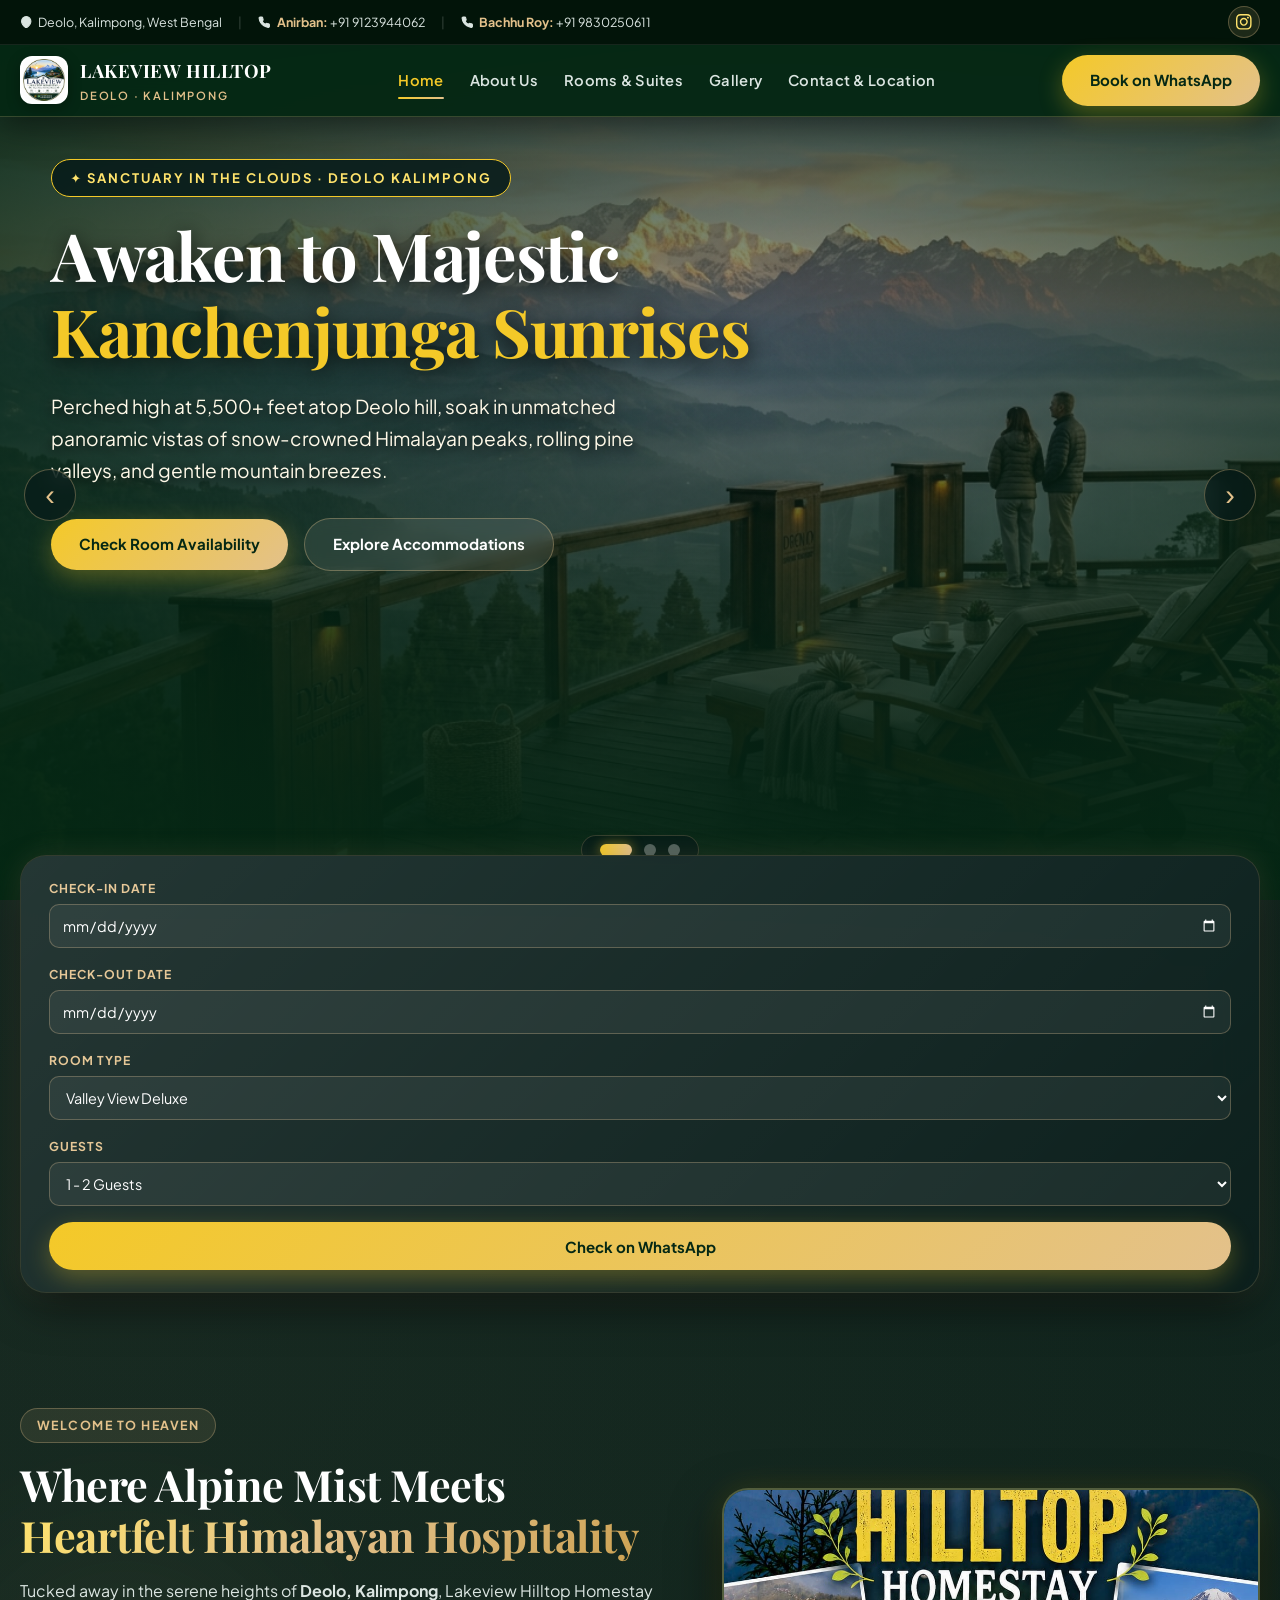
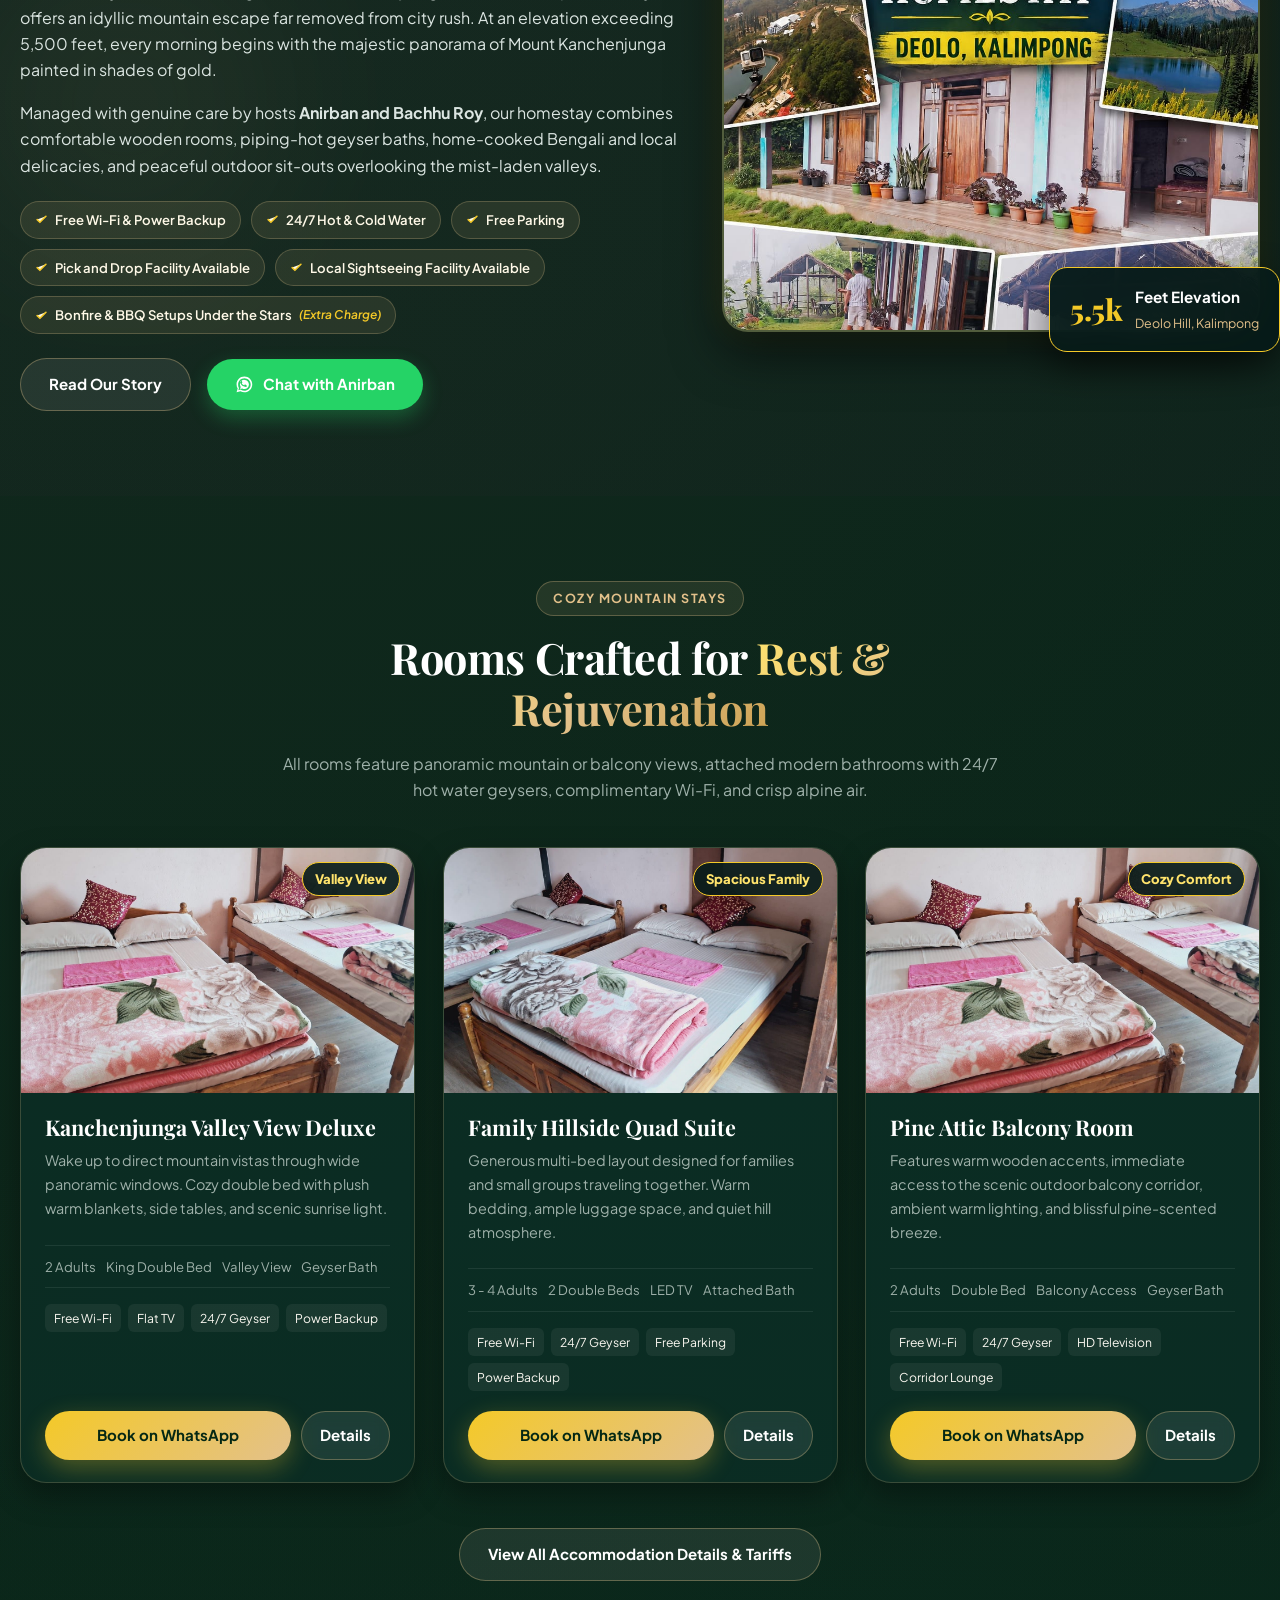
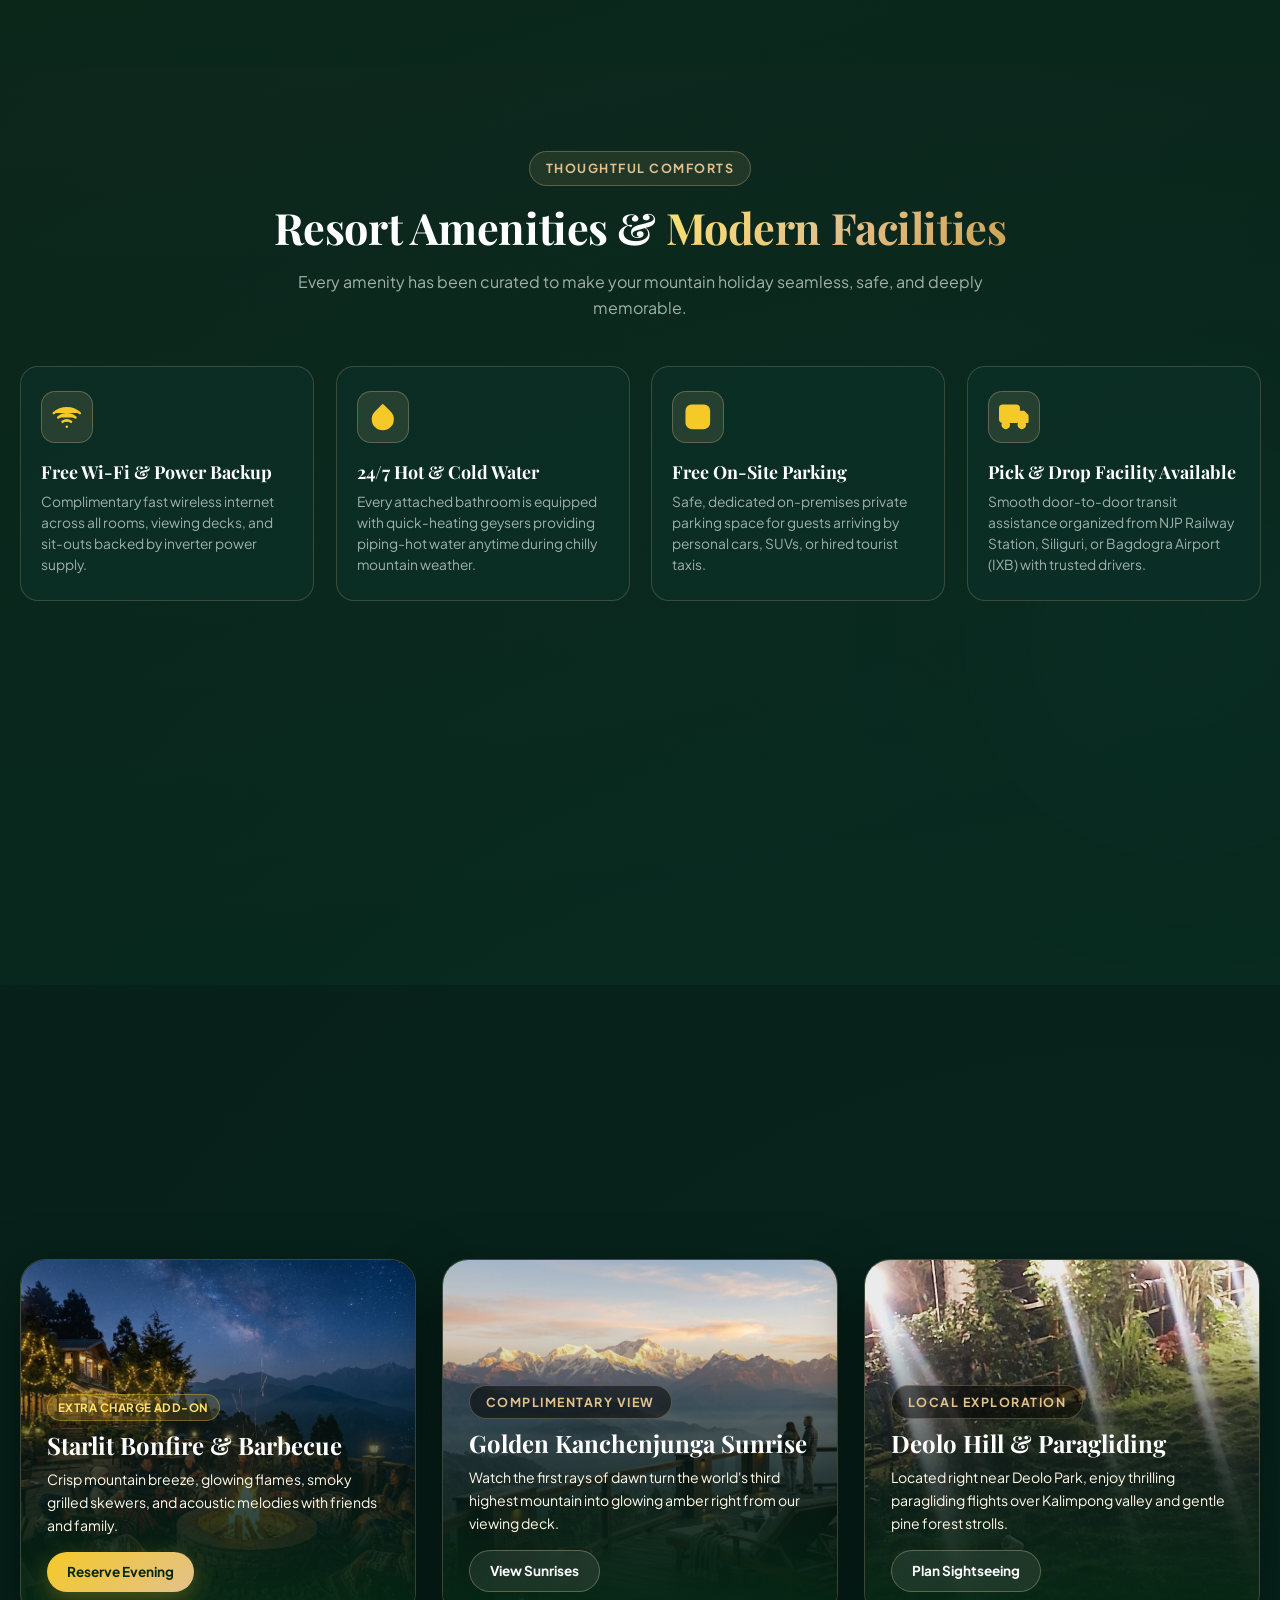
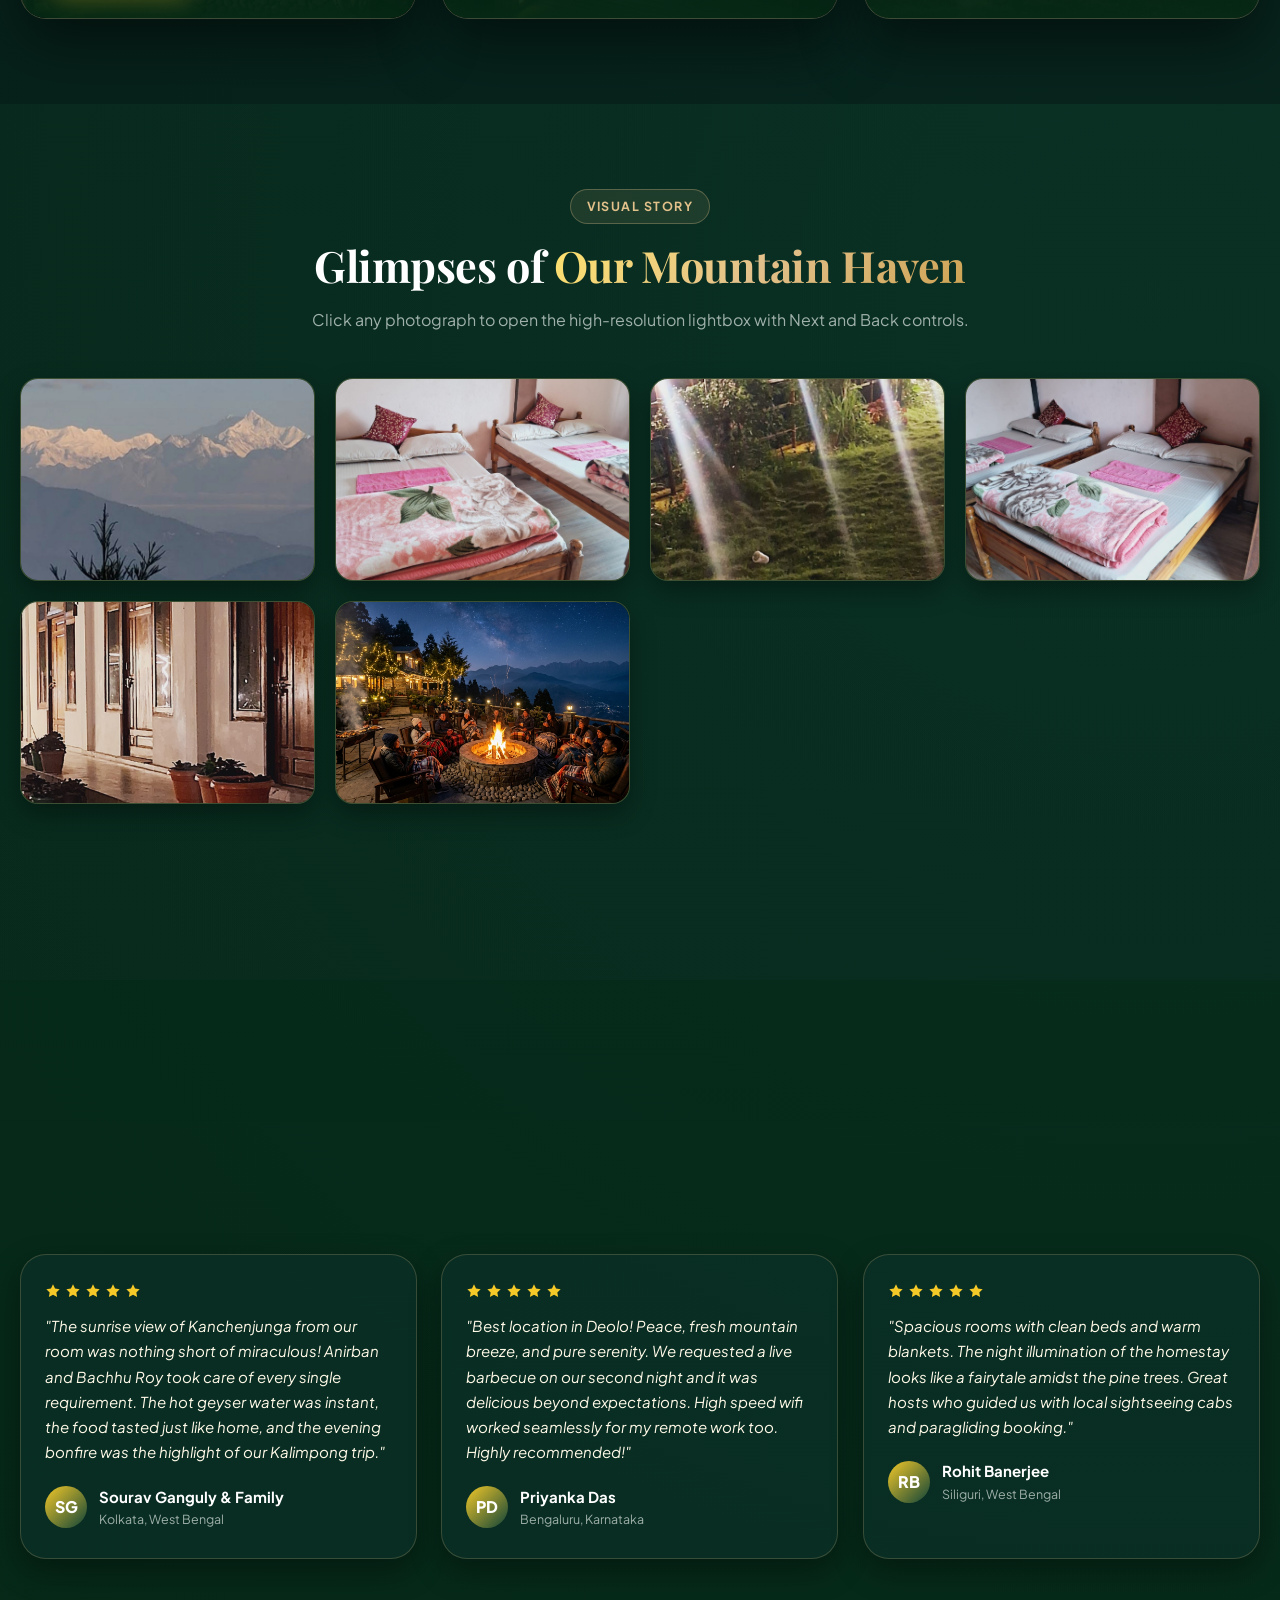
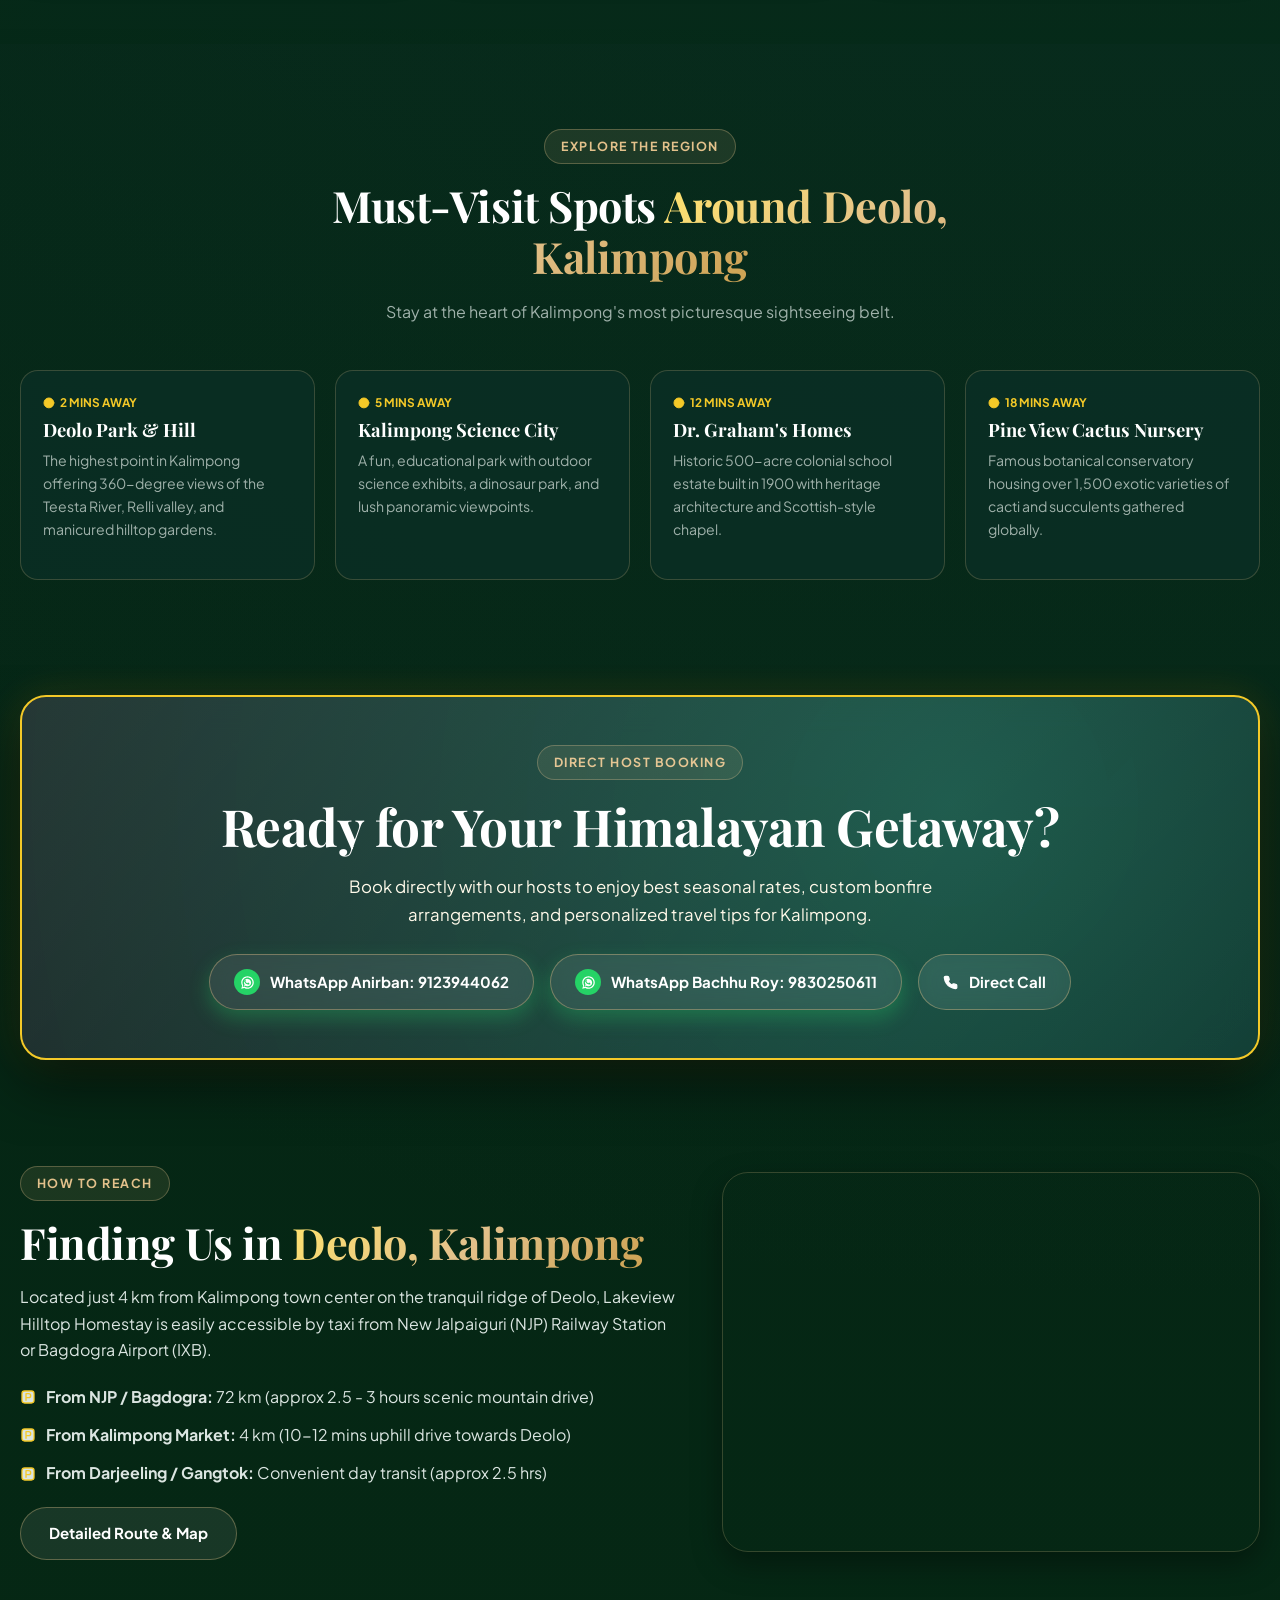
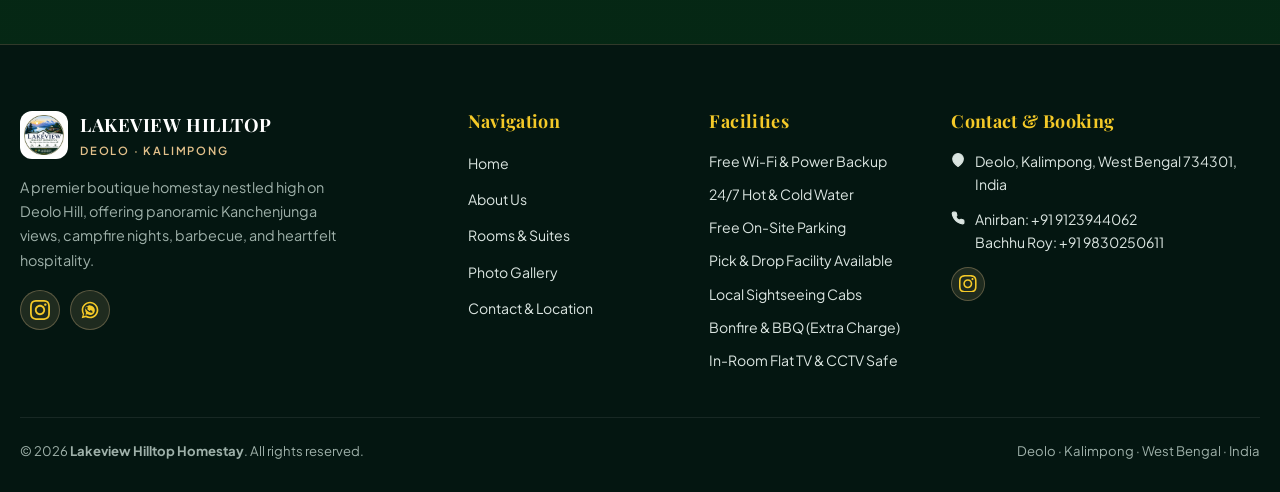
==== commit 5a49232d: "Add files via upload" ====
--- a/index.html
+++ b/index.html
@@ -17,8 +17,8 @@
   <meta property="og:image" content="./assets/thumbnail-Cw8K0uBN.jpeg">
 
   <link rel="icon" type="image/png" href="./assets/logo-web-BcUr0Y2U.png">
-  <script type="module" crossorigin src="./assets/main-BpQVzE6L.js"></script>
-  <link rel="stylesheet" crossorigin href="./assets/main-CaAGxgjf.css">
+  <script type="module" crossorigin src="./assets/main-CZEbH1h5.js"></script>
+  <link rel="stylesheet" crossorigin href="./assets/main-Bt_SEDkq.css">
 </head>
 <body>
 
@@ -609,7 +609,7 @@
           </p>
         </div>
 
-        <div class="gallery-collage-grid" data-3d-reveal>
+        <div class="gallery-collage-grid">
           <!-- 1. Mountain View -->
           <div class="gallery-item" data-category="views">
             <img src="images/homestay/himalayan-mountain-view.jpg" alt="Snow Mountain View from Room Window">
--- a/assets/main-Bt_SEDkq.css
+++ b/assets/main-Bt_SEDkq.css
@@ -0,0 +1 @@
+@import"https://fonts.googleapis.com/css2?family=Playfair+Display:ital,wght@0,400..900;1,400..900&family=Plus+Jakarta+Sans:wght@300;400;500;600;700;800&display=swap";:root{--pine-900: #052814;--pine-800: #071b19;--pine-700: #0b3028;--pine-600: #104439;--pine-500: #165b4c;--gold-primary: #e3c18b;--gold-bright: #f4c928;--gold-light: #ffe36c;--gold-glow: rgba(244, 201, 40, .35);--gold-muted: rgba(227, 193, 139, .2);--cream-100: #fff9e8;--cream-200: #fbf8f1;--cream-300: #ede8dc;--text-main: #ffffff;--text-body: #dbe5e1;--text-muted: #9fb1aa;--glass-bg: rgba(7, 27, 25, .78);--glass-card: rgba(11, 48, 40, .65);--glass-border: rgba(227, 193, 139, .22);--glass-shine: linear-gradient(135deg, rgba(255, 255, 255, .12), rgba(255, 255, 255, .02));--shadow-sm: 0 4px 12px rgba(0, 0, 0, .25);--shadow-md: 0 12px 30px rgba(0, 0, 0, .35);--shadow-lg: 0 24px 60px rgba(0, 0, 0, .5);--shadow-gold: 0 10px 30px rgba(227, 193, 139, .2);--font-serif: "Playfair Display", Georgia, serif;--font-sans: "Plus Jakarta Sans", system-ui, -apple-system, sans-serif;--transition-smooth: all .35s cubic-bezier(.16, 1, .3, 1);--radius-sm: 10px;--radius-md: 18px;--radius-lg: 26px;--radius-full: 9999px}*,*:before,*:after{box-sizing:border-box;margin:0;padding:0}html{scroll-behavior:smooth;font-size:16px;color-scheme:dark;width:100%;max-width:100%;overflow-x:hidden}body{font-family:var(--font-sans);background-color:var(--pine-800);background-image:radial-gradient(circle at 10% 15%,rgba(227,193,139,.08) 0%,transparent 40%),radial-gradient(circle at 90% 60%,rgba(16,68,57,.4) 0%,transparent 50%),linear-gradient(180deg,#071b19,#052814);color:var(--text-body);line-height:1.65;width:100%;max-width:100%;overflow-x:hidden;position:relative;min-height:100vh;-webkit-font-smoothing:antialiased}section{width:100%;max-width:100%;overflow-x:clip}.svg-icon{display:inline-block;width:1.25em;height:1.25em;vertical-align:-.18em;fill:currentColor;flex-shrink:0}.svg-icon-sm{display:inline-block;width:1em;height:1em;vertical-align:-.12em;fill:currentColor;flex-shrink:0}.svg-icon-md{display:inline-block;width:1.5em;height:1.5em;vertical-align:-.2em;fill:currentColor;flex-shrink:0}.svg-icon-lg{display:inline-block;width:1.85em;height:1.85em;vertical-align:-.22em;fill:currentColor;flex-shrink:0}.svg-icon-xl{display:inline-block;width:2.2em;height:2.2em;vertical-align:-.25em;fill:currentColor;flex-shrink:0}.icon-badge-gold{display:inline-flex;align-items:center;justify-content:center;width:52px;height:52px;border-radius:14px;background:#e3c18b1f;border:1px solid rgba(227,193,139,.3);color:var(--gold-bright);flex-shrink:0;transition:var(--transition-smooth)}.icon-badge-gold:hover{background:var(--gold-bright);color:var(--pine-900);transform:scale(1.06)}.icon-badge-sm{width:38px;height:38px;border-radius:10px}h1,h2,h3,h4,.serif{font-family:var(--font-serif);color:var(--text-main);font-weight:700;line-height:1.2}h1{font-size:clamp(2rem,5vw,3.8rem);letter-spacing:-.02em}h2{font-size:clamp(1.8rem,3.4vw,2.7rem);letter-spacing:-.01em}h3{font-size:clamp(1.25rem,2vw,1.7rem)}p{margin-bottom:1rem}a{color:inherit;text-decoration:none;transition:var(--transition-smooth)}img{max-width:100%;height:auto;display:block}ul{list-style:none}.container{width:min(1240px,calc(100% - 32px));margin-inline:auto;max-width:100%}.container-narrow{width:min(960px,calc(100% - 32px));margin-inline:auto;max-width:100%}.section-padding{padding:85px 0;position:relative;overflow:hidden}@media(max-width:768px){.section-padding{padding:55px 0}}.section-header{text-align:center;max-width:740px;margin:0 auto 45px}.section-tag{display:inline-flex;align-items:center;gap:8px;padding:6px 16px;border-radius:var(--radius-full);background:#e3c18b1a;border:1px solid rgba(227,193,139,.3);color:var(--gold-primary);font-size:.78rem;font-weight:700;letter-spacing:.12em;text-transform:uppercase;margin-bottom:16px}.section-title{margin-bottom:16px}.section-title span.gold-text{color:var(--gold-bright);background:linear-gradient(135deg,#ffe36c,#e3c18b,#cda252);-webkit-background-clip:text;-webkit-text-fill-color:transparent}.section-subtitle{color:var(--text-muted);font-size:1rem;line-height:1.6}.btn{display:inline-flex;align-items:center;justify-content:center;gap:9px;padding:13px 28px;font-family:var(--font-sans);font-size:.94rem;font-weight:700;border-radius:var(--radius-full);cursor:pointer;border:none;transition:var(--transition-smooth);position:relative;overflow:hidden;white-space:nowrap}.btn-primary{background:linear-gradient(135deg,var(--gold-bright),var(--gold-primary));color:var(--pine-900);box-shadow:0 8px 24px #f4c9284d}.btn-primary:hover{transform:translateY(-2px) scale(1.02);box-shadow:0 12px 28px #f4c92873;background:linear-gradient(135deg,#fff0a2,var(--gold-bright))}.btn-secondary{background:#ffffff14;border:1px solid rgba(227,193,139,.35);color:var(--text-main);-webkit-backdrop-filter:blur(8px);backdrop-filter:blur(8px)}.btn-secondary:hover{background:#e3c18b2e;border-color:var(--gold-bright);color:var(--gold-light);transform:translateY(-2px)}.btn-whatsapp{background:#25d366;color:#fff;box-shadow:0 8px 20px #25d3664d}.btn-whatsapp:hover{background:#20ba5a;transform:translateY(-2px);box-shadow:0 12px 28px #25d36673}.badge-extra{display:inline-block;background:#f4c92826;color:var(--gold-light);border:1px solid rgba(244,201,40,.35);font-size:.72rem;font-weight:700;padding:3px 10px;border-radius:var(--radius-full);letter-spacing:.04em;text-transform:uppercase}.ambient-glow{position:absolute;border-radius:50%;filter:blur(80px);pointer-events:none;z-index:0;opacity:.35;max-width:100%;overflow:hidden}@media(max-width:580px){.btn{padding:12px 20px;font-size:.88rem;white-space:normal;text-align:center}}.glow-gold{background:radial-gradient(circle,rgba(227,193,139,.25),transparent 70%)}.glow-pine{background:radial-gradient(circle,rgba(16,68,57,.6),transparent 70%)}.glass-panel{background:var(--glass-card);backdrop-filter:blur(18px);-webkit-backdrop-filter:blur(18px);border:1px solid var(--glass-border);border-radius:var(--radius-lg);box-shadow:var(--shadow-md);position:relative;overflow:hidden;max-width:100%}.glass-panel:before{content:"";position:absolute;top:0;right:0;bottom:0;left:0;background:var(--glass-shine);pointer-events:none}@media(prefers-reduced-motion:reduce){*,*:before,*:after{animation-duration:.001ms!important;animation-iteration-count:1!important;transition-duration:.001ms!important}}.scene-3d{perspective:1200px;perspective-origin:50% 50%}[data-3d-reveal]{opacity:0;transform:perspective(1200px) rotateX(8deg) translateY(24px) translateZ(-20px) scale(.98);filter:blur(2px);transition:opacity .45s ease-out,transform .55s cubic-bezier(.16,1,.3,1),filter .45s ease;will-change:transform,opacity,filter}[data-3d-reveal].is-revealed{opacity:1;transform:perspective(1200px) rotateX(0) translateY(0) translateZ(0) scale(1);filter:blur(0)}[data-3d-reveal][data-delay="100"]{transition-delay:.1s}[data-3d-reveal][data-delay="200"]{transition-delay:.2s}[data-3d-reveal][data-delay="300"]{transition-delay:.3s}[data-3d-reveal][data-delay="400"]{transition-delay:.4s}[data-3d-reveal][data-delay="500"]{transition-delay:.5s}[data-3d-reveal=left]{transform:perspective(1200px) rotateY(-16deg) translate(-45px) translateZ(-30px)}[data-3d-reveal=left].is-revealed{transform:perspective(1200px) rotateY(0) translate(0) translateZ(0)}[data-3d-reveal=right]{transform:perspective(1200px) rotateY(16deg) translate(45px) translateZ(-30px)}[data-3d-reveal=right].is-revealed{transform:perspective(1200px) rotateY(0) translate(0) translateZ(0)}[data-3d-reveal=zoom]{transform:perspective(1200px) translateZ(-100px) scale(.9)}[data-3d-reveal=zoom].is-revealed{transform:perspective(1200px) translateZ(0) scale(1)}.card-3d{position:relative;transform-style:preserve-3d;transform:perspective(1000px) rotateX(var(--rx, 0deg)) rotateY(var(--ry, 0deg)) translateZ(0);transition:transform .25s cubic-bezier(.25,.46,.45,.94),box-shadow .3s ease;will-change:transform}.card-3d:hover{box-shadow:0 25px 50px -12px #000000b3,0 0 35px #e3c18b26}.card-3d-content{transform:translateZ(30px);transition:transform .3s ease}.card-3d:hover .card-3d-content{transform:translateZ(45px)}@keyframes float3D{0%,to{transform:translateY(0) rotate(0)}50%{transform:translateY(-12px) rotate(2deg)}}.float-3d{animation:float3D 6s ease-in-out infinite}.float-3d-delayed{animation:float3D 8s ease-in-out 1.5s infinite}.shimmer-3d{position:relative;overflow:hidden}.shimmer-3d:after{content:"";position:absolute;top:-50%;left:-50%;width:200%;height:200%;background:linear-gradient(60deg,transparent 35%,rgba(255,255,255,.08) 50%,transparent 65%);transform:rotate(30deg) translateY(-100%);transition:transform .8s ease;pointer-events:none}.shimmer-3d:hover:after{transform:rotate(30deg) translateY(100%)}.site-header{position:fixed;top:0;left:0;width:100%;max-width:100%;z-index:1000;background:#052814f2;backdrop-filter:blur(20px);-webkit-backdrop-filter:blur(20px);border-bottom:1px solid rgba(227,193,139,.22);box-shadow:0 8px 30px #00000073;transition:all .35s ease;overflow-x:clip}.topbar-strip{background:#03140afa;border-bottom:1px solid rgba(255,255,255,.08);padding:6px 0;font-size:.78rem;color:var(--text-muted);width:100%;overflow-x:clip}.topbar-inner{display:flex;align-items:center;justify-content:space-between;gap:12px;width:min(1240px,calc(100% - 32px));margin:0 auto}.topbar-left{display:flex;align-items:center;gap:16px;flex-wrap:wrap}.topbar-item{display:inline-flex;align-items:center;gap:6px;color:#dbe5e1;transition:color .25s ease;white-space:nowrap}.topbar-item:hover{color:var(--gold-bright)}.topbar-item strong{color:var(--gold-primary);font-weight:700}.topbar-divider{color:#fff3}.topbar-right{display:flex;align-items:center;gap:10px;flex-shrink:0}.topbar-insta-btn{display:inline-flex;align-items:center;justify-content:center;width:32px;height:32px;border-radius:50%;background:#e3c18b1f;border:1px solid rgba(227,193,139,.3);color:var(--gold-light);transition:all .25s ease;flex-shrink:0}.topbar-insta-btn:hover{background:var(--gold-bright);color:var(--pine-900);border-color:var(--gold-bright);transform:translateY(-2px) scale(1.08)}.main-nav-strip{padding:10px 0;width:100%}.nav-container{display:flex;align-items:center;justify-content:space-between;gap:16px;width:min(1240px,calc(100% - 32px));margin:0 auto}.nav-brand{display:flex;align-items:center;gap:12px;text-decoration:none;flex-shrink:0}.nav-logo-img{width:48px!important;height:48px!important;max-width:48px!important;max-height:48px!important;object-fit:contain;border-radius:12px;background:#fff;padding:3px;box-shadow:0 4px 14px #0000004d;flex-shrink:0}.nav-brand-text{display:flex;flex-direction:column}.nav-brand-title{font-family:var(--font-serif);font-size:1.15rem;font-weight:700;color:#fff;letter-spacing:.03em;white-space:nowrap}.nav-brand-sub{font-size:.7rem;font-weight:600;letter-spacing:.16em;color:var(--gold-primary);text-transform:uppercase;white-space:nowrap}.nav-menu-desktop{display:flex;align-items:center;gap:26px}.nav-link{position:relative;font-size:.92rem;font-weight:600;color:var(--text-body);letter-spacing:.02em;padding:6px 0;transition:color .3s ease}.nav-link:after{content:"";position:absolute;bottom:0;left:0;width:0;height:2px;background:linear-gradient(90deg,var(--gold-bright),var(--gold-primary));transition:width .3s cubic-bezier(.16,1,.3,1);border-radius:2px}.nav-link:hover,.nav-link.active{color:var(--gold-bright)}.nav-link:hover:after,.nav-link.active:after{width:100%}.nav-actions{display:flex;align-items:center;gap:12px;flex-shrink:0}.nav-toggle-btn{display:none;width:44px;height:44px;border-radius:10px;background:#e3c18b1f;border:1px solid rgba(227,193,139,.35);cursor:pointer;flex-direction:column;align-items:center;justify-content:center;gap:5px;padding:0;z-index:1100;transition:all .3s ease;flex-shrink:0}.nav-toggle-btn:hover{background:#e3c18b40;border-color:var(--gold-bright)}.hamburger-bar{width:22px;height:2.5px;background-color:var(--gold-light);border-radius:3px;transition:transform .35s cubic-bezier(.16,1,.3,1),opacity .35s ease;transform-origin:center}.mobile-menu-overlay{position:fixed;top:0;right:0;bottom:0;left:0;width:100%;max-width:100%;height:100dvh;max-height:100dvh;z-index:2000;background:radial-gradient(circle at 80% 20%,#165b4ce6,#071b19fa 70%,#052814);backdrop-filter:blur(28px);-webkit-backdrop-filter:blur(28px);display:flex;flex-direction:column;justify-content:space-between;padding:16px 20px 20px;opacity:0;visibility:hidden;pointer-events:none;transform:scale(1.03);transition:opacity .4s cubic-bezier(.16,1,.3,1),visibility .4s ease,transform .4s cubic-bezier(.16,1,.3,1);overflow-y:auto;overflow-x:hidden;-webkit-overflow-scrolling:touch}.mobile-menu-overlay.is-open{opacity:1;visibility:visible;pointer-events:auto;transform:scale(1)}.mobile-menu-overlay.is-closing{opacity:0;visibility:visible;pointer-events:none;transform:scale(.96) translateY(-12px);transition:opacity .35s cubic-bezier(.32,0,.67,0),visibility .35s ease,transform .35s cubic-bezier(.32,0,.67,0)}.mobile-menu-header{display:flex;align-items:center;justify-content:space-between;padding-bottom:12px;border-bottom:1px solid rgba(227,193,139,.2);flex-shrink:0}.mobile-close-btn{width:40px;height:40px;border-radius:50%;background:#e3c18b26;border:1px solid var(--gold-bright);color:var(--gold-bright);display:flex;align-items:center;justify-content:center;cursor:pointer;font-size:1.5rem;line-height:1;transition:all .3s cubic-bezier(.34,1.56,.64,1);flex-shrink:0}.mobile-close-btn:hover{background:var(--gold-bright);color:var(--pine-900);transform:rotate(90deg) scale(1.08)}.mobile-menu-links{display:flex;flex-direction:column;gap:10px;margin:12px 0;padding:6px 0;perspective:1000px}.mobile-menu-item{opacity:0;transform:perspective(800px) rotateX(25deg) translateY(24px);transition:opacity .35s ease,transform .4s cubic-bezier(.16,1,.3,1)}.mobile-menu-overlay.is-open .mobile-menu-item:nth-child(1){transition-delay:.08s;opacity:1;transform:rotateX(0) translateY(0)}.mobile-menu-overlay.is-open .mobile-menu-item:nth-child(2){transition-delay:.14s;opacity:1;transform:rotateX(0) translateY(0)}.mobile-menu-overlay.is-open .mobile-menu-item:nth-child(3){transition-delay:.2s;opacity:1;transform:rotateX(0) translateY(0)}.mobile-menu-overlay.is-open .mobile-menu-item:nth-child(4){transition-delay:.26s;opacity:1;transform:rotateX(0) translateY(0)}.mobile-menu-overlay.is-open .mobile-menu-item:nth-child(5){transition-delay:.32s;opacity:1;transform:rotateX(0) translateY(0)}.mobile-menu-overlay.is-closing .mobile-menu-item{opacity:0;transform:perspective(800px) rotateX(-20deg) translateY(-16px);transition:opacity .25s ease,transform .28s cubic-bezier(.32,0,.67,0)}.mobile-nav-link{font-family:var(--font-serif);font-size:clamp(1.15rem,3.2vh,1.5rem);color:#fff;font-weight:700;display:flex;align-items:center;justify-content:space-between;border-bottom:1px solid rgba(255,255,255,.07);padding-bottom:8px}.mobile-nav-link span.num{font-family:var(--font-sans);font-size:.8rem;font-weight:700;color:var(--gold-bright)}.mobile-nav-link:hover,.mobile-nav-link.active{color:var(--gold-light);transform:translate(6px)}.mobile-menu-footer{display:flex;flex-direction:column;gap:10px;border-top:1px solid rgba(227,193,139,.2);padding-top:12px;margin-top:auto;flex-shrink:0}.mobile-contacts-row{display:flex;flex-wrap:wrap;align-items:center;gap:8px}.mobile-contact-pill{display:inline-flex;align-items:center;gap:6px;padding:6px 12px;border-radius:var(--radius-full);background:#ffffff14;border:1px solid rgba(227,193,139,.3);font-size:.74rem;color:#fff;font-weight:600}.mobile-contact-pill:hover{background:var(--gold-bright);color:var(--pine-900)}.mobile-insta-icon-btn{display:inline-flex;align-items:center;justify-content:center;width:32px;height:32px;border-radius:50%;background:#e3c18b26;border:1px solid var(--gold-bright);color:var(--gold-bright);transition:all .25s ease;flex-shrink:0}.mobile-insta-icon-btn:hover{background:var(--gold-bright);color:var(--pine-900);transform:scale(1.1)}@media(max-width:1024px){.nav-menu-desktop,.nav-actions .btn-primary{display:none!important}.nav-toggle-btn{display:flex!important}}@media(max-width:768px){.topbar-left .topbar-divider{display:none}.topbar-strip{font-size:.72rem;padding:4px 0}.topbar-left{gap:8px}}@media(max-width:540px){.topbar-left .topbar-item:first-child{display:none}}@media(max-width:420px){.topbar-left .topbar-item:last-child{display:none}.nav-brand-title{font-size:.96rem}.nav-brand-sub{font-size:.6rem}.nav-logo-img{width:40px!important;height:40px!important}.nav-toggle-btn{width:40px;height:40px}}.hero-slider-section{position:relative;width:100%;min-height:100vh;display:flex;align-items:center;overflow:hidden;padding-top:130px;background-color:var(--pine-800)}.slider-container{position:absolute;top:0;right:0;bottom:0;left:0;width:100%;height:100%}.slide-item{position:absolute;top:0;right:0;bottom:0;left:0;width:100%;height:100%;opacity:0;visibility:hidden;transition:opacity 1s cubic-bezier(.16,1,.3,1),visibility 1s ease;z-index:1}.slide-item.is-active{opacity:1;visibility:visible;z-index:2}.slide-bg-img{position:absolute;top:0;right:0;bottom:0;left:0;width:100%;height:100%;object-fit:cover;object-position:center;transform:scale(1.08);transition:transform 7s ease-out;z-index:1}.slide-item.is-active .slide-bg-img{transform:scale(1)}.slide-overlay{position:absolute;top:0;right:0;bottom:0;left:0;background:radial-gradient(circle at 60% 40%,#071b1959,#052814e0),linear-gradient(180deg,rgba(5,25,15,.75) 0%,transparent 35%,rgba(5,40,20,.95) 100%);z-index:2}.slide-content-wrap{position:relative;z-index:10;width:min(1280px,92%);margin:0 auto;padding:40px 0 70px;display:flex;flex-direction:column;justify-content:center;min-height:calc(100vh - 140px)}.slide-text-box{max-width:820px}.slide-badge{display:inline-flex;align-items:center;gap:10px;padding:7px 18px;border-radius:var(--radius-full);background:#071b19d9;border:1px solid var(--gold-bright);-webkit-backdrop-filter:blur(12px);backdrop-filter:blur(12px);color:var(--gold-light);font-size:.82rem;font-weight:700;letter-spacing:.15em;text-transform:uppercase;margin-bottom:20px;opacity:0;transform:perspective(600px) rotateX(20deg) translateY(25px);transition:opacity .8s ease .25s,transform .8s cubic-bezier(.16,1,.3,1) .25s}.slide-title{font-size:clamp(2.3rem,5.2vw,4.4rem);font-family:var(--font-serif);line-height:1.15;margin-bottom:20px;text-shadow:0 4px 20px rgba(0,0,0,.8);opacity:0;transform:perspective(800px) rotateX(25deg) translateY(30px);transition:opacity .85s ease .35s,transform .85s cubic-bezier(.16,1,.3,1) .35s}.slide-title span.accent{color:var(--gold-bright);display:block}.slide-desc{font-size:clamp(1rem,1.6vw,1.2rem);color:var(--cream-100);line-height:1.68;max-width:650px;margin-bottom:32px;text-shadow:0 3px 12px rgba(0,0,0,.85);opacity:0;transform:perspective(600px) translateY(20px);transition:opacity .85s ease .5s,transform .85s cubic-bezier(.16,1,.3,1) .5s}.slide-cta-group{display:flex;flex-wrap:wrap;gap:16px;align-items:center;opacity:0;transform:translateY(20px);transition:opacity .85s ease .65s,transform .85s cubic-bezier(.16,1,.3,1) .65s}.slide-item.is-active .slide-badge,.slide-item.is-active .slide-title,.slide-item.is-active .slide-desc,.slide-item.is-active .slide-cta-group{opacity:1;transform:rotateX(0) translateY(0)}.slider-arrow{position:absolute;top:55%;transform:translateY(-50%);z-index:20;width:52px;height:52px;border-radius:50%;background:#071b19b3;border:1px solid rgba(227,193,139,.35);color:var(--gold-primary);display:flex;align-items:center;justify-content:center;cursor:pointer;-webkit-backdrop-filter:blur(10px);backdrop-filter:blur(10px);transition:all .35s cubic-bezier(.16,1,.3,1);font-size:1.8rem;line-height:1}.slider-arrow:hover{background:var(--gold-bright);color:var(--pine-900);border-color:var(--gold-bright);transform:translateY(-50%) scale(1.1);box-shadow:0 0 25px #f4c92880}.slider-arrow.arrow-prev{left:24px}.slider-arrow.arrow-next{right:24px}.slider-pagination{position:absolute;bottom:35px;left:50%;transform:translate(-50%);z-index:20;display:flex;align-items:center;gap:12px;background:#071b19b3;padding:8px 18px;border-radius:var(--radius-full);border:1px solid rgba(227,193,139,.2);-webkit-backdrop-filter:blur(12px);backdrop-filter:blur(12px)}.slider-dot{width:12px;height:12px;border-radius:50%;background:#ffffff4d;cursor:pointer;border:none;transition:all .4s cubic-bezier(.16,1,.3,1)}.slider-dot.is-active{width:32px;border-radius:8px;background:linear-gradient(90deg,var(--gold-bright),var(--gold-primary));box-shadow:0 0 12px #f4c92880}@media(max-width:768px){.hero-slider-section{padding-top:115px}.slider-arrow{display:none}.slide-content-wrap{padding:20px 0 50px}.slider-pagination{bottom:20px}}.booking-strip-wrap{position:relative;z-index:30;margin-top:-45px;margin-bottom:30px;width:100%}.booking-strip-card{background:#071b19f0;backdrop-filter:blur(24px);-webkit-backdrop-filter:blur(24px);border:1px solid var(--gold-muted);border-radius:var(--radius-lg);padding:22px 28px;box-shadow:0 20px 45px -10px #0009,0 0 30px #e3c18b1f;width:100%}.booking-form-grid{display:grid;grid-template-columns:repeat(auto-fit,minmax(180px,1fr)) auto;gap:16px;align-items:flex-end;width:100%}.form-field{display:flex;flex-direction:column;gap:6px;width:100%}.form-field label{font-size:.76rem;font-weight:700;color:var(--gold-primary);text-transform:uppercase;letter-spacing:.08em;display:flex;align-items:center;gap:6px}.form-input,.form-select{background:#ffffff0f;border:1px solid rgba(227,193,139,.3);border-radius:var(--radius-sm);padding:11px 12px;color:#fff;font-family:var(--font-sans);font-size:.9rem;outline:none;transition:all .3s ease;width:100%}.form-input:focus,.form-select:focus{border-color:var(--gold-bright);box-shadow:0 0 0 3px #f4c92833;background:#ffffff1a}.form-select option{background:var(--pine-800);color:#fff}.about-grid{display:grid;grid-template-columns:1.1fr .9fr;gap:45px;align-items:center;width:100%}.about-visual-stack{position:relative;width:100%}.about-main-img-frame{border-radius:var(--radius-lg);overflow:hidden;border:2px solid rgba(227,193,139,.35);box-shadow:0 20px 50px #0009,0 0 30px #f4c92826;background:var(--pine-900);width:100%}.about-main-img-frame img{width:100%;height:440px;object-fit:cover;object-position:center;transition:transform .6s ease;display:block}.about-main-img-frame:hover img{transform:scale(1.03)}.about-floating-card{position:absolute;bottom:-20px;right:-20px;background:#071b19f0;-webkit-backdrop-filter:blur(16px);backdrop-filter:blur(16px);border:1px solid var(--gold-bright);padding:16px 20px;border-radius:var(--radius-md);box-shadow:0 15px 35px #00000080;display:flex;align-items:center;gap:12px;max-width:250px;z-index:5}.about-floating-badge{font-size:1.85rem;color:var(--gold-bright);font-family:var(--font-serif);font-weight:800;line-height:1}.about-feature-pills{display:flex;flex-wrap:wrap;gap:10px;margin:22px 0}.feature-pill{display:inline-flex;align-items:center;gap:7px;padding:7px 14px;border-radius:var(--radius-full);background:#e3c18b1a;border:1px solid rgba(227,193,139,.25);font-size:.82rem;font-weight:600;color:var(--cream-100)}.rooms-grid{display:grid;grid-template-columns:repeat(auto-fit,minmax(320px,1fr));gap:28px;width:100%}.room-card{background:var(--glass-card);border:1px solid var(--glass-border);border-radius:var(--radius-lg);overflow:hidden;box-shadow:var(--shadow-md);display:flex;flex-direction:column;transition:transform .4s cubic-bezier(.16,1,.3,1),box-shadow .4s ease,border-color .4s ease;width:100%}.room-card:hover{transform:translateY(-6px);box-shadow:0 20px 45px #0009,0 0 25px #e3c18b26;border-color:var(--gold-bright)}.room-media{position:relative;aspect-ratio:16/10;overflow:hidden;background:var(--pine-900);width:100%}.room-media img{width:100%;height:100%;object-fit:cover;object-position:center;transition:transform .6s ease}.room-card:hover .room-media img{transform:scale(1.07)}.room-price-badge{position:absolute;top:14px;right:14px;background:#071b19e6;-webkit-backdrop-filter:blur(12px);backdrop-filter:blur(12px);border:1px solid var(--gold-bright);padding:5px 12px;border-radius:var(--radius-full);color:var(--gold-light);font-weight:800;font-size:.82rem;z-index:2}.room-body{padding:22px 24px;display:flex;flex-direction:column;flex-grow:1}.room-title{font-size:1.35rem;margin-bottom:8px;color:#fff}.room-specs{display:flex;flex-wrap:wrap;gap:10px;margin:12px 0 16px;padding:10px 0;border-top:1px solid rgba(255,255,255,.08);border-bottom:1px solid rgba(255,255,255,.08);font-size:.82rem;color:var(--text-muted)}.room-spec-item{display:inline-flex;align-items:center;gap:5px}.room-amenities-tags{display:flex;flex-wrap:wrap;gap:7px;margin-bottom:20px}.amenity-tag{background:#ffffff0f;padding:4px 9px;border-radius:6px;font-size:.76rem;color:var(--cream-200);display:inline-flex;align-items:center;gap:5px}.room-actions{margin-top:auto;display:flex;gap:10px}.facilities-grid{display:grid;grid-template-columns:repeat(auto-fill,minmax(250px,1fr));gap:22px;width:100%}.facility-card{background:var(--glass-card);border:1px solid var(--glass-border);border-radius:var(--radius-md);padding:24px 20px;text-align:left;transition:transform .35s ease,border-color .35s ease,background .35s ease;position:relative;overflow:hidden;width:100%}.facility-card:hover{transform:translateY(-5px);border-color:var(--gold-bright);background:#1044398c}.facility-header-row{display:flex;align-items:center;justify-content:space-between;margin-bottom:16px}.facility-title{font-size:1.12rem;margin-bottom:8px;color:#fff}.facility-desc{font-size:.86rem;color:var(--text-muted);line-height:1.55;margin-bottom:0}.facility-highlight{border-color:#f4c92866;background:radial-gradient(circle at 10% 10%,#f4c9281f,#0b3028b3)}.experiences-grid{display:grid;grid-template-columns:repeat(auto-fit,minmax(300px,1fr));gap:26px;width:100%}.experience-card{position:relative;border-radius:var(--radius-lg);overflow:hidden;height:360px;border:1px solid rgba(227,193,139,.25);box-shadow:var(--shadow-lg);display:flex;flex-direction:column;justify-content:flex-end;padding:26px;width:100%}.experience-bg-img{position:absolute;top:0;right:0;bottom:0;left:0;width:100%;height:100%;object-fit:cover;transition:transform .7s cubic-bezier(.16,1,.3,1);z-index:1}.experience-overlay{position:absolute;top:0;right:0;bottom:0;left:0;background:linear-gradient(180deg,transparent 20%,rgba(7,27,25,.75) 60%,rgba(5,40,20,.98) 100%);z-index:2}.experience-card:hover .experience-bg-img{transform:scale(1.08)}.experience-content{position:relative;z-index:3}.experience-title{font-size:1.5rem;margin-bottom:8px}.experience-desc{font-size:.88rem;color:var(--cream-100);margin-bottom:14px}.gallery-filter-bar{display:flex;justify-content:center;flex-wrap:wrap;gap:8px;margin-bottom:30px;width:100%}.gallery-filter-btn{padding:8px 18px;border-radius:var(--radius-full);background:#ffffff0f;border:1px solid rgba(227,193,139,.25);color:var(--text-body);font-size:.84rem;font-weight:600;cursor:pointer;transition:all .3s ease}.gallery-filter-btn:hover,.gallery-filter-btn.active{background:var(--gold-bright);color:var(--pine-900);border-color:var(--gold-bright);box-shadow:0 4px 15px #f4c92859}.gallery-collage-grid{display:grid;grid-template-columns:repeat(auto-fill,minmax(290px,1fr));gap:20px;width:100%}.gallery-item{position:relative;border-radius:var(--radius-md);overflow:hidden;cursor:pointer;aspect-ratio:16/11;border:1px solid rgba(227,193,139,.25);background:var(--pine-900);box-shadow:0 10px 25px #00000059;transition:transform .4s cubic-bezier(.16,1,.3,1),box-shadow .4s ease,border-color .4s ease;width:100%}.gallery-item:hover{transform:translateY(-5px) scale(1.015);border-color:var(--gold-bright);box-shadow:0 18px 35px #0000008c,0 0 22px #f4c92833}.gallery-item img{width:100%;height:100%;object-fit:cover;object-position:center;transition:transform .6s cubic-bezier(.16,1,.3,1);display:block}.gallery-item:hover img{transform:scale(1.07)}.gallery-item-hover{position:absolute;top:0;right:0;bottom:0;left:0;background:linear-gradient(180deg,#071b1926,#052814e0);display:flex;flex-direction:column;justify-content:flex-end;padding:18px;opacity:0;transition:opacity .35s ease;z-index:2}.gallery-item:hover .gallery-item-hover{opacity:1}.gallery-zoom-badge{position:absolute;top:14px;right:14px;width:36px;height:36px;border-radius:50%;background:#071b19d9;border:1px solid var(--gold-bright);color:var(--gold-bright);display:flex;align-items:center;justify-content:center;box-shadow:0 4px 12px #0006}.gallery-item-tag{font-size:.72rem;font-weight:700;color:var(--gold-bright);text-transform:uppercase;letter-spacing:.1em;margin-bottom:4px}.gallery-item-title{font-size:1.05rem;color:#fff;font-family:var(--font-serif);line-height:1.25}.lightbox-modal{position:fixed;top:0;right:0;bottom:0;left:0;z-index:3000;background:#03120cf7;backdrop-filter:blur(28px);-webkit-backdrop-filter:blur(28px);display:flex;align-items:center;justify-content:center;opacity:0;visibility:hidden;pointer-events:none;transition:opacity .35s ease,visibility .35s ease;width:100%;max-width:100%;height:100dvh}.lightbox-modal.is-active{opacity:1;visibility:visible;pointer-events:auto}.lightbox-img-wrapper{max-width:min(90vw,94%);max-height:85vh;position:relative;display:flex;flex-direction:column;align-items:center}.lightbox-img{max-width:min(90vw,94%);max-height:75vh;object-fit:contain;border-radius:var(--radius-md);border:1px solid rgba(227,193,139,.4);box-shadow:0 30px 80px #000000e6}.lightbox-caption{text-align:center;margin-top:14px;color:var(--cream-100);font-size:1.05rem;font-family:var(--font-serif);font-weight:600}.lightbox-close-btn{position:absolute;top:20px;right:20px;width:44px;height:44px;border-radius:50%;background:#e3c18b26;border:1px solid var(--gold-bright);color:var(--gold-bright);display:flex;align-items:center;justify-content:center;cursor:pointer;transition:all .3s ease;z-index:10}.lightbox-close-btn:hover{background:var(--gold-bright);color:var(--pine-900);transform:rotate(90deg)}.lightbox-nav-btn{position:absolute;top:50%;transform:translateY(-50%);width:48px;height:48px;border-radius:50%;background:#071b19d9;border:1px solid rgba(227,193,139,.4);color:var(--gold-bright);display:flex;align-items:center;justify-content:center;cursor:pointer;transition:all .3s ease;z-index:10}.lightbox-nav-btn.prev{left:20px}.lightbox-nav-btn.next{right:20px}.lightbox-nav-btn:hover{background:var(--gold-bright);color:var(--pine-900);transform:translateY(-50%) scale(1.08)}.testimonials-grid{display:grid;grid-template-columns:repeat(auto-fit,minmax(290px,1fr));gap:24px;width:100%}.testimonial-card{background:var(--glass-card);border:1px solid var(--glass-border);border-radius:var(--radius-lg);padding:28px 24px;box-shadow:var(--shadow-md);position:relative;width:100%}.stars-rating{display:flex;gap:4px;color:var(--gold-bright);margin-bottom:14px}.testimonial-text{font-style:italic;font-size:.94rem;line-height:1.68;color:var(--cream-100);margin-bottom:20px}.reviewer-meta{display:flex;align-items:center;gap:12px}.reviewer-avatar{width:42px;height:42px;border-radius:50%;background:linear-gradient(135deg,var(--gold-bright),var(--pine-600));display:flex;align-items:center;justify-content:center;font-weight:800;color:#fff;flex-shrink:0}.reviewer-name{font-weight:700;color:#fff;font-size:.94rem}.reviewer-location{font-size:.78rem;color:var(--text-muted)}.attractions-grid{display:grid;grid-template-columns:repeat(auto-fit,minmax(260px,1fr));gap:20px;width:100%}.attraction-card{background:var(--glass-card);border:1px solid var(--glass-border);border-radius:var(--radius-md);padding:22px;transition:transform .3s ease;width:100%}.attraction-card:hover{transform:translateY(-4px);border-color:var(--gold-primary)}.attraction-dist{font-size:.74rem;font-weight:700;color:var(--gold-bright);text-transform:uppercase;margin-bottom:6px;display:flex;align-items:center;gap:5px}.attraction-title{font-size:1.15rem;margin-bottom:8px}.booking-cta-banner{background:radial-gradient(circle at 75% 30%,#165b4cd9,#071b19fa);border:2px solid var(--gold-bright);border-radius:var(--radius-lg);padding:48px 36px;text-align:center;position:relative;overflow:hidden;box-shadow:0 20px 60px #0009,0 0 40px #f4c92826;width:100%}.cta-contacts-wrap{display:flex;justify-content:center;flex-wrap:wrap;gap:16px;margin-top:26px;width:100%}.cta-contact-btn{display:inline-flex;align-items:center;gap:10px;padding:14px 24px;border-radius:var(--radius-full);background:#ffffff14;border:1px solid rgba(227,193,139,.4);color:#fff;font-size:.94rem;font-weight:700;-webkit-backdrop-filter:blur(10px);backdrop-filter:blur(10px);transition:all .3s ease;white-space:nowrap}.cta-contact-btn:hover{background:var(--gold-bright);color:var(--pine-900);border-color:var(--gold-bright);transform:translateY(-3px);box-shadow:0 10px 25px #f4c92866}.wa-badge-icon{width:26px;height:26px;border-radius:50%;background:#25d366;display:flex;align-items:center;justify-content:center;color:#fff;flex-shrink:0}.site-footer{background:#041611;border-top:1px solid rgba(227,193,139,.2);padding:65px 0 30px;position:relative;width:100%;overflow-x:clip}.footer-grid{display:grid;grid-template-columns:2fr 1fr 1fr 1.5fr;gap:36px;margin-bottom:45px;width:100%}.footer-brand p{color:var(--text-muted);font-size:.9rem;line-height:1.68;margin-top:14px;max-width:320px}.footer-col-title{font-family:var(--font-serif);font-size:1.12rem;color:var(--gold-bright);margin-bottom:18px;letter-spacing:.02em}.footer-links-list{display:flex;flex-direction:column;gap:10px}.footer-link{color:var(--text-body);font-size:.88rem;transition:color .25s ease,transform .25s ease;display:inline-flex;align-items:center;gap:6px}.footer-link:hover{color:var(--gold-light);transform:translate(4px)}.footer-contact-item{display:flex;align-items:flex-start;gap:10px;color:var(--text-body);font-size:.88rem;margin-bottom:12px}.footer-social-links{display:flex;gap:10px;margin-top:18px}.social-circle-btn{width:40px;height:40px;border-radius:50%;background:#e3c18b1f;border:1px solid rgba(227,193,139,.3);display:flex;align-items:center;justify-content:center;color:var(--gold-bright);transition:all .3s ease}.social-circle-btn:hover{background:var(--gold-bright);color:var(--pine-900);transform:translateY(-2px) scale(1.08);box-shadow:0 6px 18px #f4c92859}.footer-bottom{display:flex;align-items:center;justify-content:space-between;flex-wrap:wrap;gap:14px;padding-top:22px;border-top:1px solid rgba(255,255,255,.08);font-size:.82rem;color:var(--text-muted);width:100%}.subpage-hero{position:relative;padding:160px 0 70px;background:radial-gradient(circle at 50% 10%,#165b4c66,#071b19f2),linear-gradient(180deg,#071b19b3,#071b19);text-align:center;overflow:hidden;width:100%}.subpage-hero:before{content:"";position:absolute;top:0;right:0;bottom:0;left:0;background-image:radial-gradient(circle,rgba(227,193,139,.08) 1px,transparent 1px);background-size:32px 32px;opacity:.6}.subpage-hero.gallery-hero{padding:125px 0 32px}.gallery-section-padding{padding:28px 0 70px}@media(max-width:900px){.subpage-hero.gallery-hero{padding:95px 0 20px}.gallery-section-padding{padding:18px 0 50px}}.contact-card-grid{display:grid;grid-template-columns:1fr 1fr;gap:36px;width:100%}.map-embed-frame{width:100%;height:380px;border-radius:var(--radius-lg);border:1px solid var(--glass-border);overflow:hidden;box-shadow:var(--shadow-md)}.map-embed-frame iframe{width:100%;height:100%;border:none}@media(max-width:900px){.about-grid,.contact-card-grid{grid-template-columns:1fr;gap:32px}.about-main-img-frame img{height:300px}.about-floating-card{position:static!important;margin-top:14px!important;right:auto!important;bottom:auto!important;max-width:100%!important;width:100%!important}.booking-form-grid{grid-template-columns:1fr 1fr}.footer-grid{grid-template-columns:1fr 1fr;gap:28px}.subpage-hero{padding:130px 0 50px}}@media(max-width:680px){.booking-strip-wrap{margin-top:-25px}.booking-strip-card{padding:16px 14px;border-radius:var(--radius-md)}.booking-form-grid{grid-template-columns:1fr;gap:12px}.rooms-grid,.gallery-collage-grid,.facilities-grid,.experiences-grid,.testimonials-grid,.attractions-grid{grid-template-columns:1fr}.booking-cta-banner{padding:32px 16px}.cta-contacts-wrap{flex-direction:column;align-items:stretch;gap:10px}.cta-contact-btn{width:100%;justify-content:center;white-space:normal;text-align:center;padding:12px 16px;font-size:.88rem}.footer-grid{grid-template-columns:1fr;gap:24px}.footer-bottom{flex-direction:column;text-align:center}}
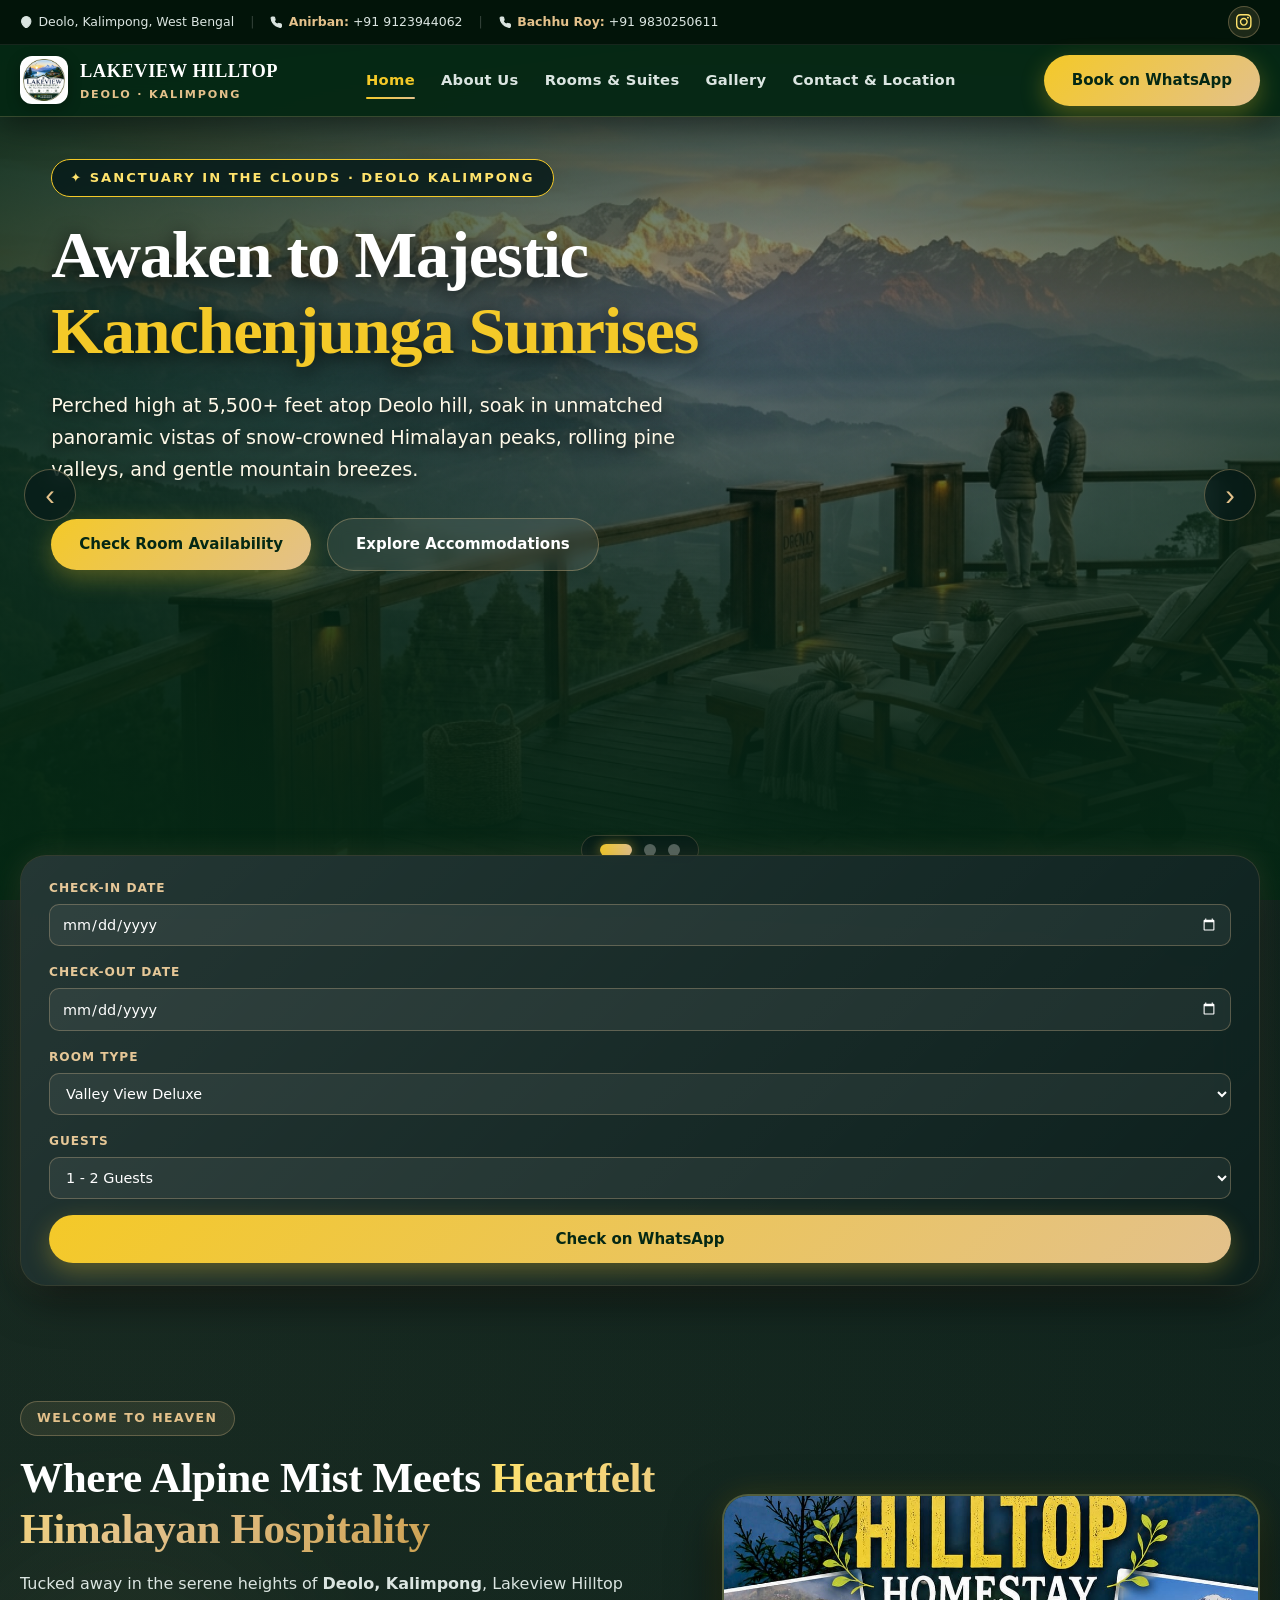
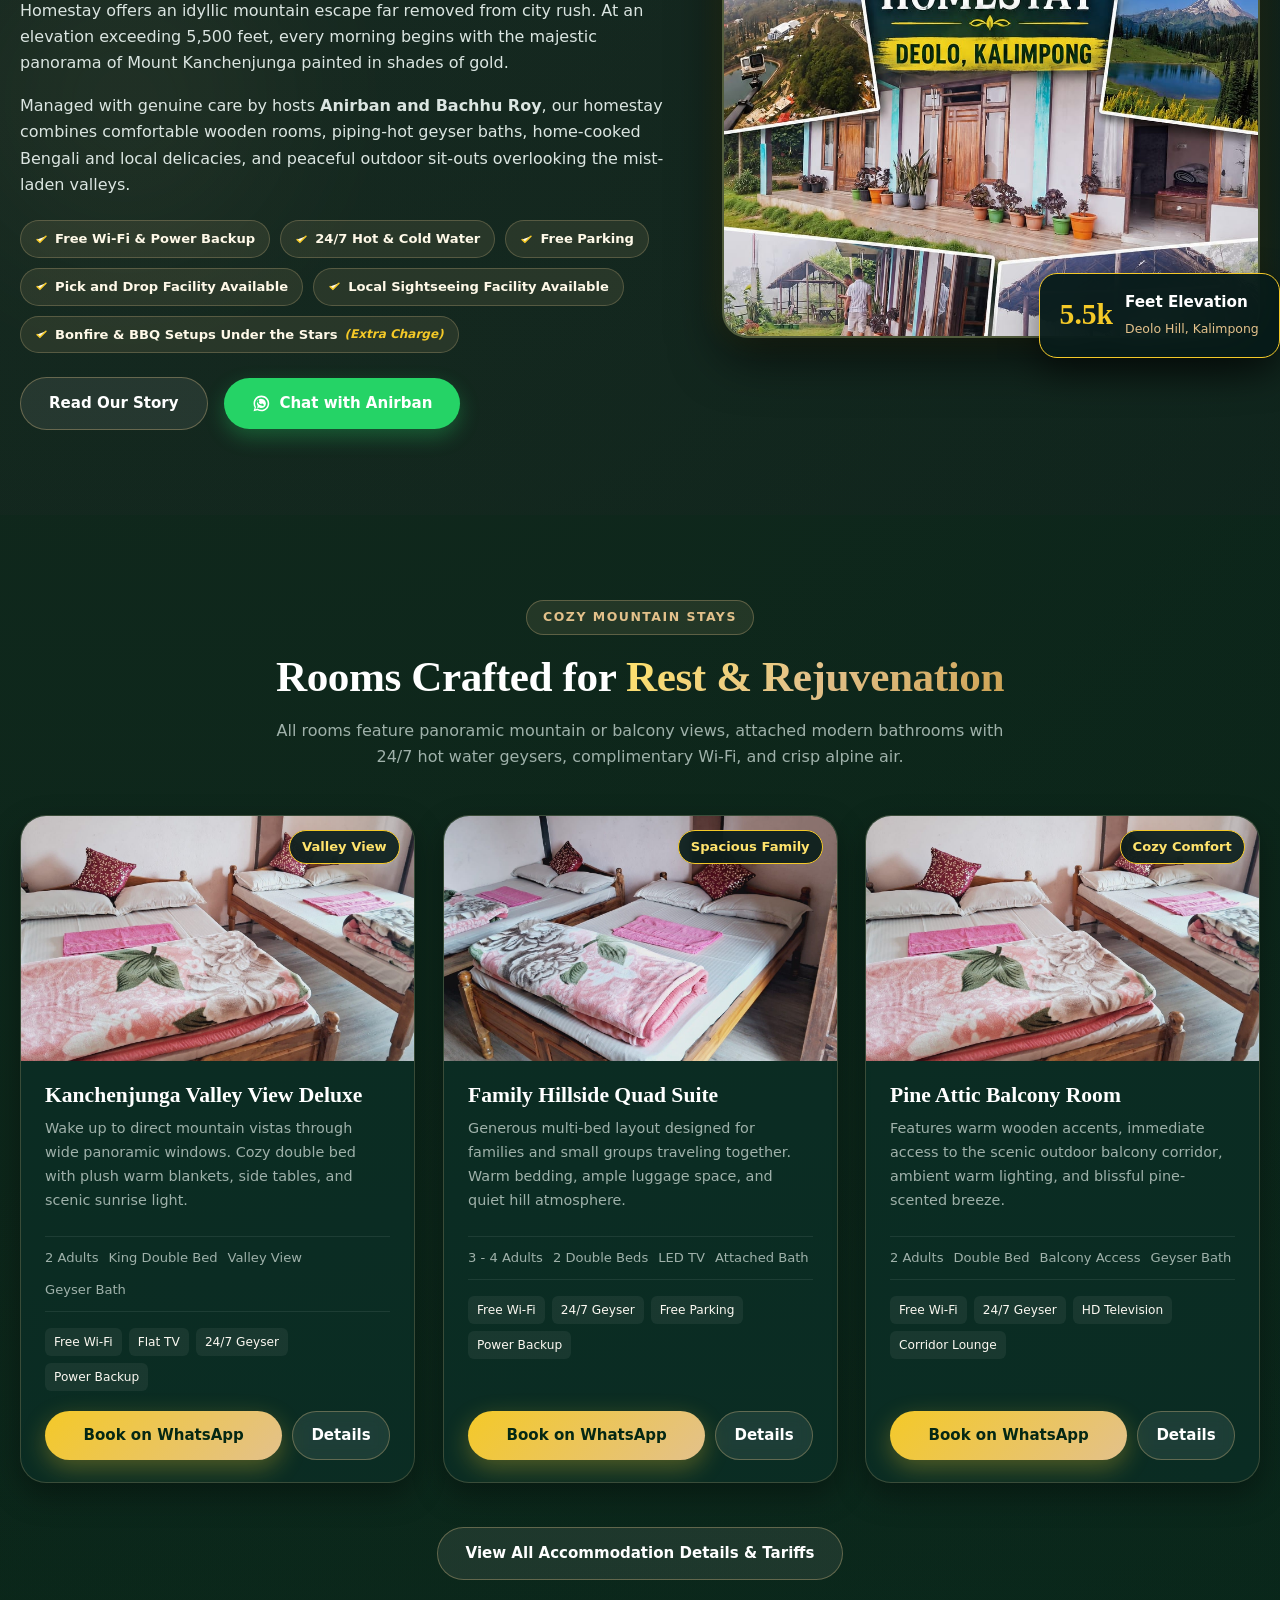
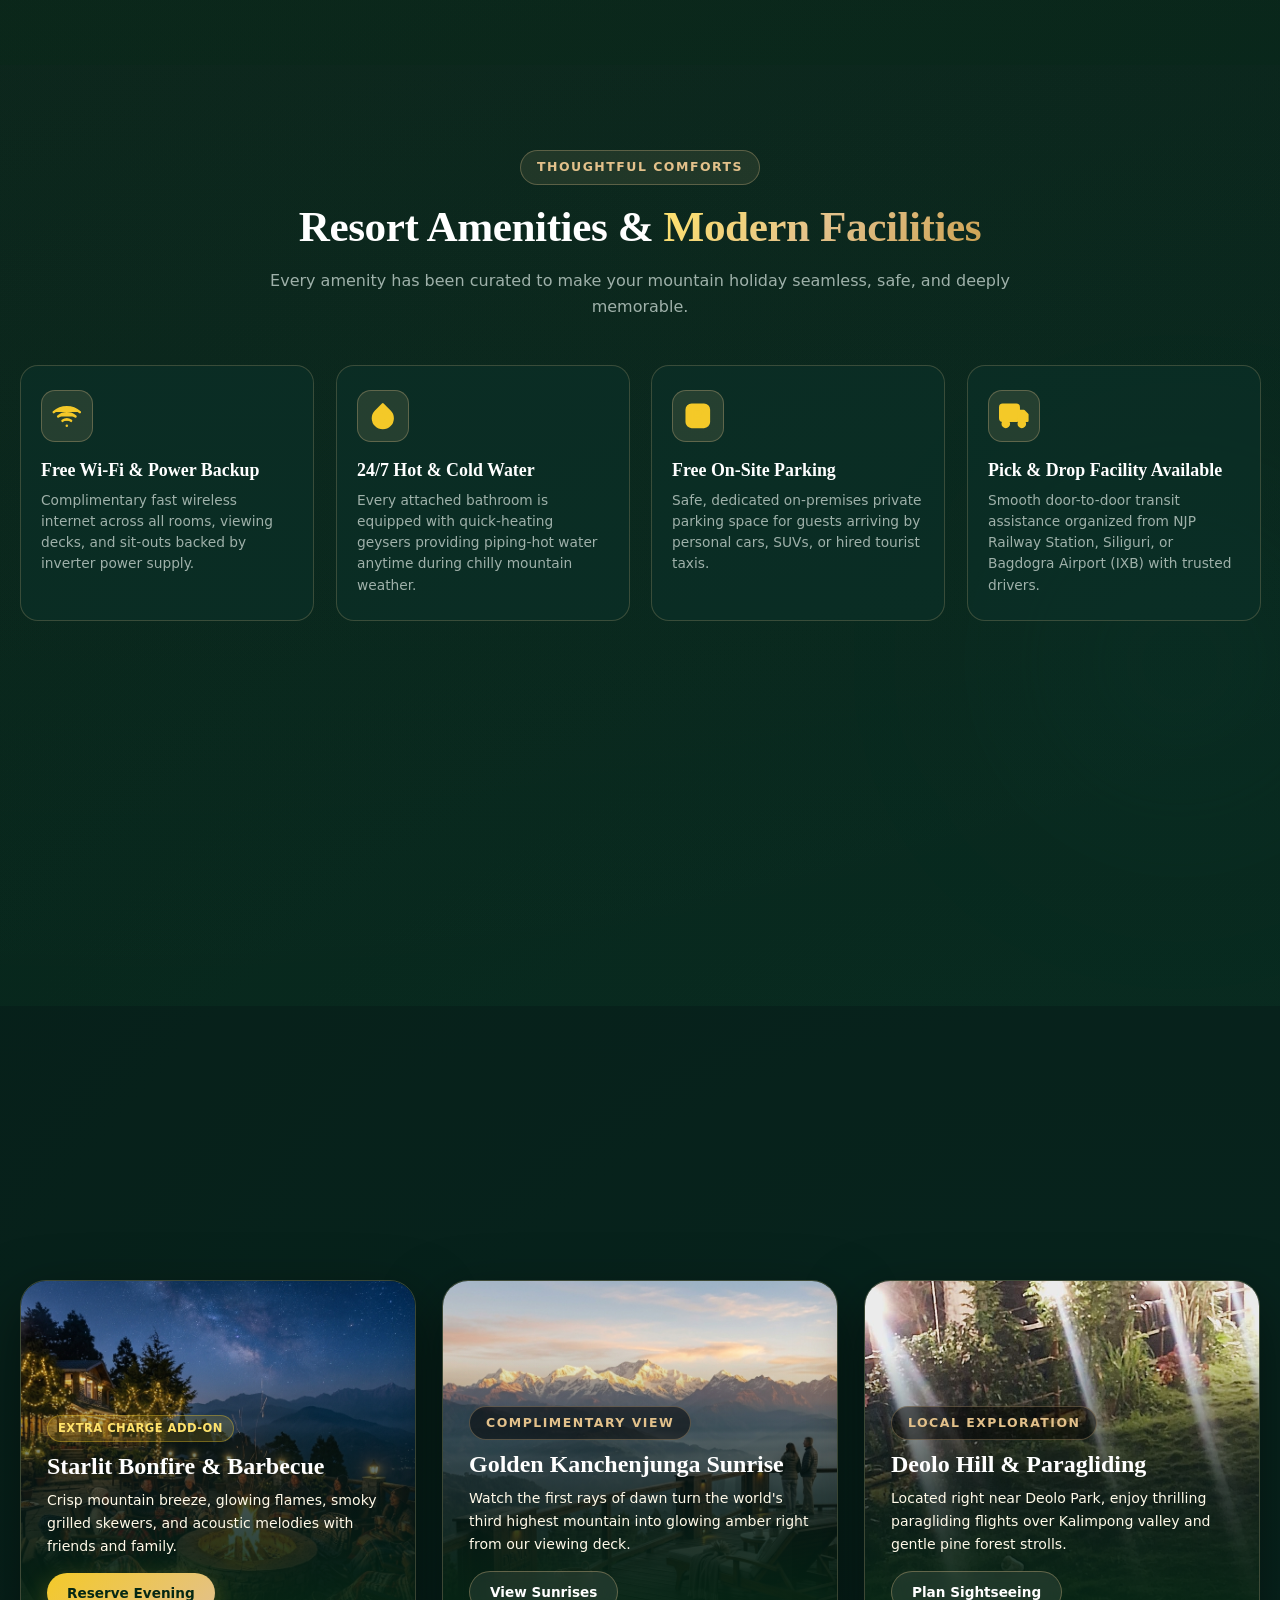
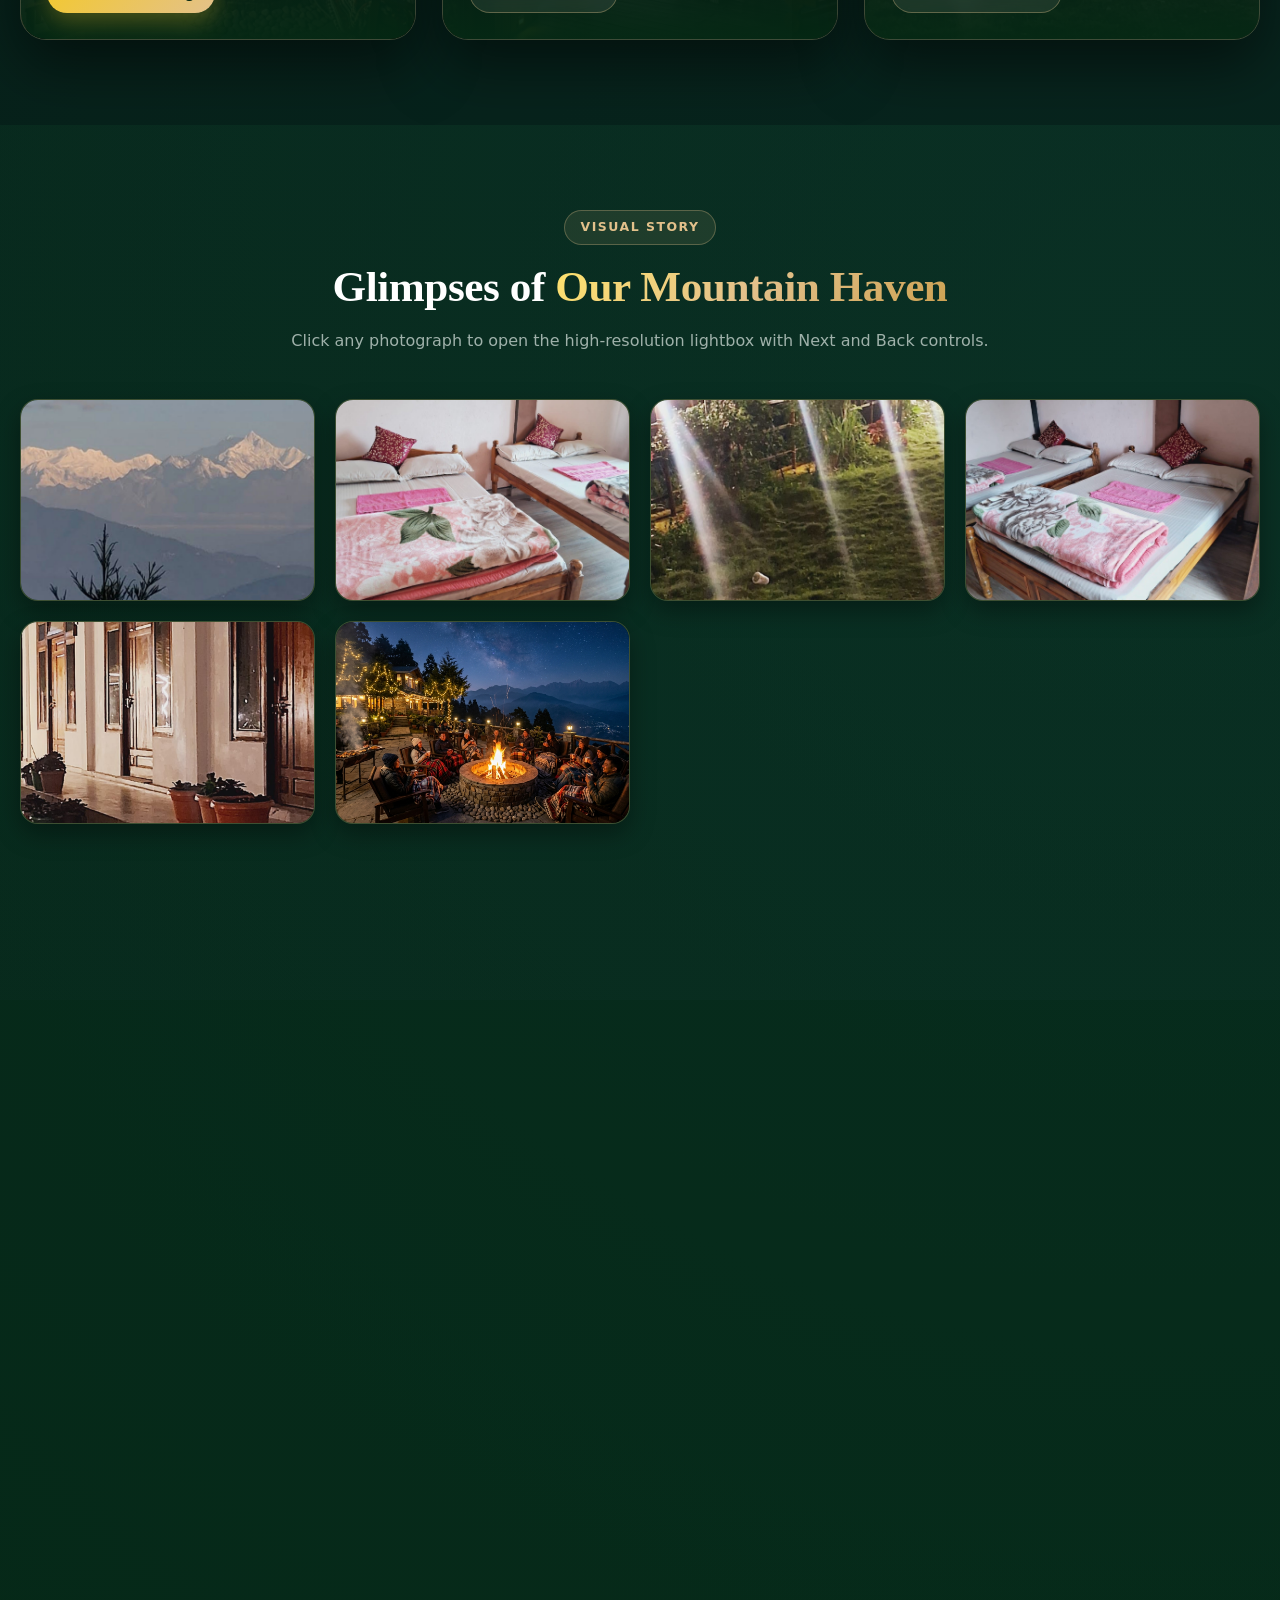
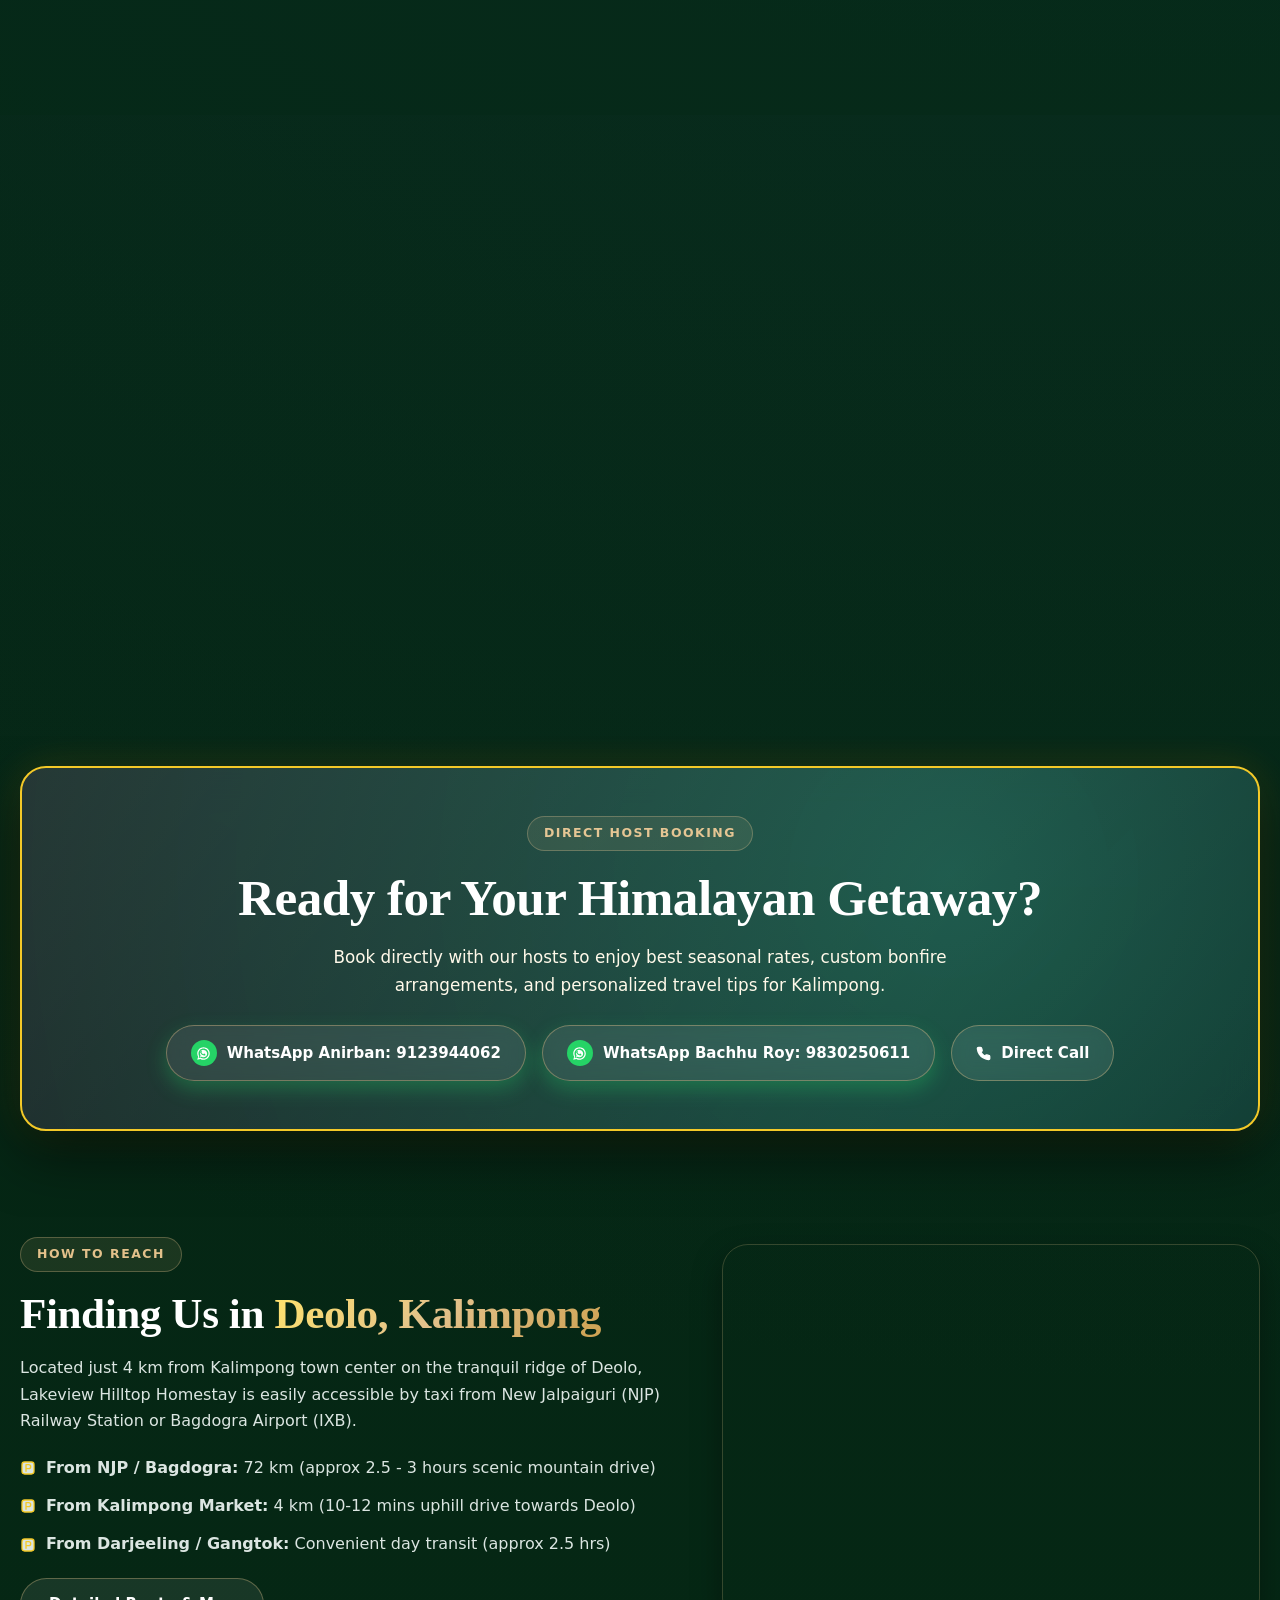
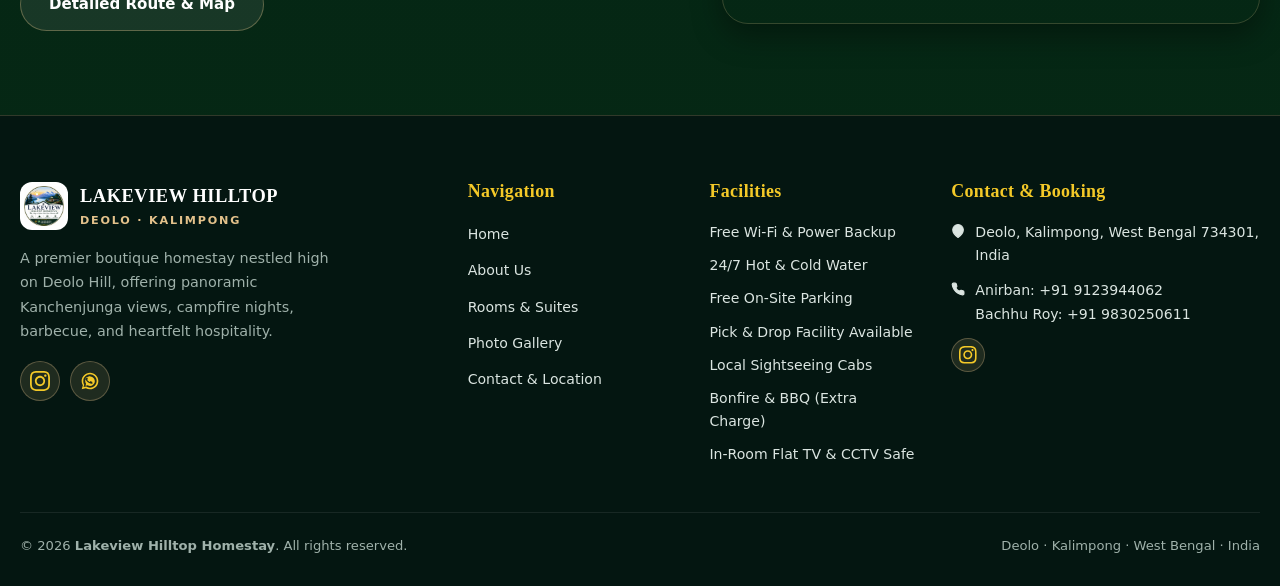
==== commit df6c31ad: "Add files via upload" ====
--- a/index.html
+++ b/index.html
@@ -3,21 +3,270 @@
 <head>
   <meta charset="UTF-8">
   <meta name="viewport" content="width=device-width, initial-scale=1.0">
-  <title>Lakeview Hilltop Homestay | Luxury Hilltop Resort in Deolo, Kalimpong</title>
-  <meta name="description" content="Experience Lakeview Hilltop Homestay in Deolo, Kalimpong. Breathtaking Kanchenjunga sunrise views, cozy wooden rooms, WiFi, geyser, TV, CCTV, bonfire & barbecue nights. Book directly with Anirban & Bachhu Roy.">
-  <meta name="keywords" content="Lakeview Hilltop Homestay, Deolo Kalimpong homestay, Kalimpong resort, Deolo hilltop hotels, Kanchenjunga view stay, Kalimpong bonfire homestay, Kalimpong travel">
+  <title>Lakeview Hilltop Homestay | Best Deolo Kalimpong Resort & Stay</title>
+  <meta name="description" content="Experience Lakeview Hilltop Homestay in Deolo, Kalimpong. Breathtaking Kanchenjunga sunrise views, cozy wooden rooms, Free WiFi, 24/7 hot water, free parking, bonfire & BBQ. Book directly with Anirban & Bachhu Roy.">
+  <meta name="keywords" content="Lakeview Hilltop Homestay, Deolo Kalimpong homestay, Kalimpong resort, Deolo hilltop hotels, Kanchenjunga view stay, Kalimpong bonfire homestay, Kalimpong travel, homestay in Kalimpong with Kanchenjunga view, budget luxury resort Kalimpong, Deolo paragliding stay">
+  <meta name="author" content="Lakeview Hilltop Homestay">
+  <meta name="robots" content="index, follow, max-image-preview:large, max-snippet:-1, max-video-preview:-1">
+  <meta name="googlebot" content="index, follow, max-snippet:-1, max-image-preview:large, max-video-preview:-1">
+  <meta name="bingbot" content="index, follow, max-snippet:-1, max-image-preview:large">
   <meta name="theme-color" content="#071b19">
+  <meta name="format-detection" content="telephone=no">
   <link rel="canonical" href="https://lakeviewhilltophomestay.com/">
 
-  <!-- Open Graph -->
+  <!-- Industry Standard Security Meta -->
+  <meta http-equiv="X-Content-Type-Options" content="nosniff">
+  <meta http-equiv="Content-Security-Policy" content="default-src 'self'; script-src 'self' 'unsafe-inline'; style-src 'self' 'unsafe-inline' https://fonts.googleapis.com; font-src 'self' https://fonts.gstatic.com data:; img-src 'self' data: https:; frame-src 'self' https://www.google.com https://maps.google.com; connect-src 'self'; base-uri 'self'; form-action 'self' https://wa.me;">
+  <meta name="referrer" content="strict-origin-when-cross-origin">
+
+  <!-- Geo & Local SEO Meta -->
+  <meta name="geo.region" content="IN-WB">
+  <meta name="geo.placename" content="Deolo, Kalimpong">
+  <meta name="geo.position" content="27.0867;88.5025">
+  <meta name="ICBM" content="27.0867, 88.5025">
+
+  <!-- Open Graph / Facebook / WhatsApp -->
+  <meta property="og:site_name" content="Lakeview Hilltop Homestay">
+  <meta property="og:locale" content="en_IN">
   <meta property="og:type" content="website">
   <meta property="og:url" content="https://lakeviewhilltophomestay.com/">
-  <meta property="og:title" content="Lakeview Hilltop Homestay | Deolo, Kalimpong">
-  <meta property="og:description" content="Luxury hilltop hospitality with panoramic Kanchenjunga views, bonfire, barbecue, and warm comforts in Deolo, Kalimpong.">
-  <meta property="og:image" content="./assets/thumbnail-Cw8K0uBN.jpeg">
-
+  <meta property="og:title" content="Lakeview Hilltop Homestay | Luxury Hilltop Resort in Deolo, Kalimpong">
+  <meta property="og:description" content="Breathtaking Kanchenjunga sunrise views, cozy wooden rooms, Free WiFi, 24/7 hot water, bonfire & barbecue nights in Deolo, Kalimpong. Book directly with Anirban & Bachhu Roy.">
+  <meta property="og:image" content="https://lakeviewhilltophomestay.com/thumbnail.jpeg">
+  <meta property="og:image:secure_url" content="https://lakeviewhilltophomestay.com/thumbnail.jpeg">
+  <meta property="og:image:width" content="1200">
+  <meta property="og:image:height" content="675">
+  <meta property="og:image:alt" content="Lakeview Hilltop Homestay overlooking Mount Kanchenjunga in Deolo, Kalimpong">
+
+  <!-- Twitter Card -->
+  <meta name="twitter:card" content="summary_large_image">
+  <meta name="twitter:title" content="Lakeview Hilltop Homestay | Deolo, Kalimpong">
+  <meta name="twitter:description" content="Cozy mountain wooden cottage with Kanchenjunga sunrise views, bonfire, barbecue, and warm Himalayan hospitality.">
+  <meta name="twitter:image" content="https://lakeviewhilltophomestay.com/thumbnail.jpeg">
+  <meta name="twitter:image:alt" content="Lakeview Hilltop Homestay Deolo Kalimpong">
+
+  <!-- Favicons & Manifest -->
   <link rel="icon" type="image/png" href="./assets/logo-web-BcUr0Y2U.png">
-  <script type="module" crossorigin src="./assets/main-CZEbH1h5.js"></script>
+  <link rel="apple-touch-icon" href="./assets/logo-web-BcUr0Y2U.png">
+  <link rel="manifest" href="./assets/site-Dvi9AFsn.webmanifest">
+
+  <!-- Performance Preconnects -->
+  <link rel="preconnect" href="https://fonts.googleapis.com">
+  <link rel="preconnect" href="https://fonts.gstatic.com" crossorigin>
+
+  <!-- Comprehensive Schema.org JSON-LD Structured Data -->
+  <script type="application/ld+json">
+  {
+    "@context": "https://schema.org",
+    "@graph": [
+      {
+        "@type": ["LodgingBusiness", "BedAndBreakfast", "Resort"],
+        "@id": "https://lakeviewhilltophomestay.com/#lodging",
+        "name": "Lakeview Hilltop Homestay",
+        "alternateName": [
+          "Lakeview Hilltop Resort Kalimpong",
+          "Lakeview Hilltop Deolo",
+          "Lakeview Homestay Kalimpong"
+        ],
+        "url": "https://lakeviewhilltophomestay.com/",
+        "logo": "https://lakeviewhilltophomestay.com/logo-web.png",
+        "image": [
+          "https://lakeviewhilltophomestay.com/thumbnail.jpeg",
+          "https://lakeviewhilltophomestay.com/images/slider-1.jpg",
+          "https://lakeviewhilltophomestay.com/images/slider-3.jpg",
+          "https://lakeviewhilltophomestay.com/images/room-1.jpg"
+        ],
+        "description": "Lakeview Hilltop Homestay offers luxury hilltop hospitality in Deolo, Kalimpong with panoramic Kanchenjunga sunrise views, cozy wooden cottage suites, Free Wi-Fi, 24/7 hot water, free parking, station/airport pick-up, local sightseeing, and starlit bonfire & BBQ setups.",
+        "telephone": ["+919123944062", "+919830250611"],
+        "email": "lakeviewhilltophomestay@gmail.com",
+        "priceRange": "₹₹",
+        "currenciesAccepted": "INR",
+        "paymentAccepted": "Cash, UPI, Credit Card, Bank Transfer",
+        "checkinTime": "12:00",
+        "checkoutTime": "11:00",
+        "address": {
+          "@type": "PostalAddress",
+          "streetAddress": "Deolo Hill",
+          "addressLocality": "Kalimpong",
+          "addressRegion": "West Bengal",
+          "postalCode": "734301",
+          "addressCountry": "IN"
+        },
+        "geo": {
+          "@type": "GeoCoordinates",
+          "latitude": 27.0867,
+          "longitude": 88.5025
+        },
+        "starRating": {
+          "@type": "Rating",
+          "ratingValue": "4.9"
+        },
+        "aggregateRating": {
+          "@type": "AggregateRating",
+          "ratingValue": "4.9",
+          "reviewCount": "128",
+          "bestRating": "5",
+          "worstRating": "1"
+        },
+        "amenityFeature": [
+          {
+            "@type": "LocationFeatureSpecification",
+            "name": "Free Wi-Fi & Power Backup",
+            "value": true
+          },
+          {
+            "@type": "LocationFeatureSpecification",
+            "name": "24/7 Hot & Cold Water Geyser",
+            "value": true
+          },
+          {
+            "@type": "LocationFeatureSpecification",
+            "name": "Free Private On-Site Parking",
+            "value": true
+          },
+          {
+            "@type": "LocationFeatureSpecification",
+            "name": "Pick and Drop Transit Facility Available",
+            "value": true
+          },
+          {
+            "@type": "LocationFeatureSpecification",
+            "name": "Local Sightseeing Tours & Travel Desk",
+            "value": true
+          },
+          {
+            "@type": "LocationFeatureSpecification",
+            "name": "Bonfire & BBQ Setups Under the Stars (Extra Charge)",
+            "value": true
+          },
+          {
+            "@type": "LocationFeatureSpecification",
+            "name": "In-Room Flat-Screen HD Satellite TV",
+            "value": true
+          },
+          {
+            "@type": "LocationFeatureSpecification",
+            "name": "24/7 CCTV Security Surveillance",
+            "value": true
+          }
+        ],
+        "hasOfferCatalog": {
+          "@type": "OfferCatalog",
+          "name": "Accommodations & Rooms",
+          "itemListElement": [
+            {
+              "@type": "Offer",
+              "itemOffered": {
+                "@type": "HotelRoom",
+                "name": "Deluxe Mountain View Bedroom",
+                "description": "Cozy wooden double bedroom with panoramic Himalayan peak views, floral duvets, attached geyser bathroom, and high-speed Wi-Fi.",
+                "bed": "1 Queen Bed",
+                "occupancy": {
+                  "@type": "QuantitativeValue",
+                  "maxValue": 2
+                }
+              }
+            },
+            {
+              "@type": "Offer",
+              "itemOffered": {
+                "@type": "HotelRoom",
+                "name": "Family Quad Suite",
+                "description": "Spacious quadruple bedroom designed for families and travel groups, featuring multiple beds, seating area, and hill views.",
+                "bed": "2 Double Beds",
+                "occupancy": {
+                  "@type": "QuantitativeValue",
+                  "maxValue": 4
+                }
+              }
+            },
+            {
+              "@type": "Offer",
+              "itemOffered": {
+                "@type": "HotelRoom",
+                "name": "Pine Paneled Mountain Suite",
+                "description": "Luxury pine-clad room featuring warm rustic aesthetic, private viewing window, and personalized host care.",
+                "bed": "1 King Bed",
+                "occupancy": {
+                  "@type": "QuantitativeValue",
+                  "maxValue": 3
+                }
+              }
+            }
+          ]
+        },
+        "sameAs": [
+          "https://www.instagram.com/lakeviewhilltophomestay/"
+        ]
+      },
+      {
+        "@type": "WebSite",
+        "@id": "https://lakeviewhilltophomestay.com/#website",
+        "url": "https://lakeviewhilltophomestay.com/",
+        "name": "Lakeview Hilltop Homestay",
+        "description": "Official website of Lakeview Hilltop Homestay in Deolo, Kalimpong.",
+        "publisher": {
+          "@id": "https://lakeviewhilltophomestay.com/#lodging"
+        }
+      },
+      {
+        "@type": "FAQPage",
+        "@id": "https://lakeviewhilltophomestay.com/#faq",
+        "mainEntity": [
+          {
+            "@type": "Question",
+            "name": "Where is Lakeview Hilltop Homestay located in Kalimpong?",
+            "acceptedAnswer": {
+              "@type": "Answer",
+              "text": "Lakeview Hilltop Homestay is located atop the scenic ridge of Deolo in Kalimpong, West Bengal (Pin: 734301), just a short distance from Deolo Park and Delo Paragliding takeoff point, offering unobstructed views of Mount Kanchenjunga."
+            }
+          },
+          {
+            "@type": "Question",
+            "name": "What amenities and facilities are provided at Lakeview Hilltop Homestay?",
+            "acceptedAnswer": {
+              "@type": "Answer",
+              "text": "Guests enjoy Free Wi-Fi with power backup, 24/7 hot and cold running water with instant geysers, free private car parking, pick and drop facility from NJP Railway Station / Bagdogra Airport, local sightseeing tours, starlit bonfire and BBQ setups, in-room flat-screen HD TV, and 24/7 CCTV security."
+            }
+          },
+          {
+            "@type": "Question",
+            "name": "Can we see Mount Kanchenjunga from Lakeview Hilltop Homestay?",
+            "acceptedAnswer": {
+              "@type": "Answer",
+              "text": "Yes! Due to our elevated hilltop position on Deolo, guests enjoy breathtaking, unobstructed sunrise views of Mount Kanchenjunga directly from room windows, private balconies, and our outdoor viewing decks."
+            }
+          },
+          {
+            "@type": "Question",
+            "name": "Is bonfire and barbecue available at the homestay?",
+            "acceptedAnswer": {
+              "@type": "Answer",
+              "text": "Yes, we arrange evening bonfire and freshly prepared charcoal barbecue setups under the starry sky on our open deck. This facility is available on advance request at a nominal extra charge."
+            }
+          },
+          {
+            "@type": "Question",
+            "name": "Is pick and drop facility available from NJP or Bagdogra Airport?",
+            "acceptedAnswer": {
+              "@type": "Answer",
+              "text": "Yes, pick and drop transit services are available for our guests from New Jalpaiguri (NJP) Railway Station, Bagdogra (IXB) Airport, or Siliguri directly to the homestay doorstep with reliable local drivers."
+            }
+          },
+          {
+            "@type": "Question",
+            "name": "How do I book a stay at Lakeview Hilltop Homestay?",
+            "acceptedAnswer": {
+              "@type": "Answer",
+              "text": "You can book directly with our hosts by calling or messaging on WhatsApp: Anirban (+91 9123944062) or Bachhu Roy (+91 9830250611), or by submitting the reservation inquiry form on our website."
+            }
+          }
+        ]
+      }
+    ]
+  }
+  </script>
+  <script type="module" crossorigin src="./assets/main-CUIAptLh.js"></script>
   <link rel="stylesheet" crossorigin href="./assets/main-Bt_SEDkq.css">
 </head>
 <body>
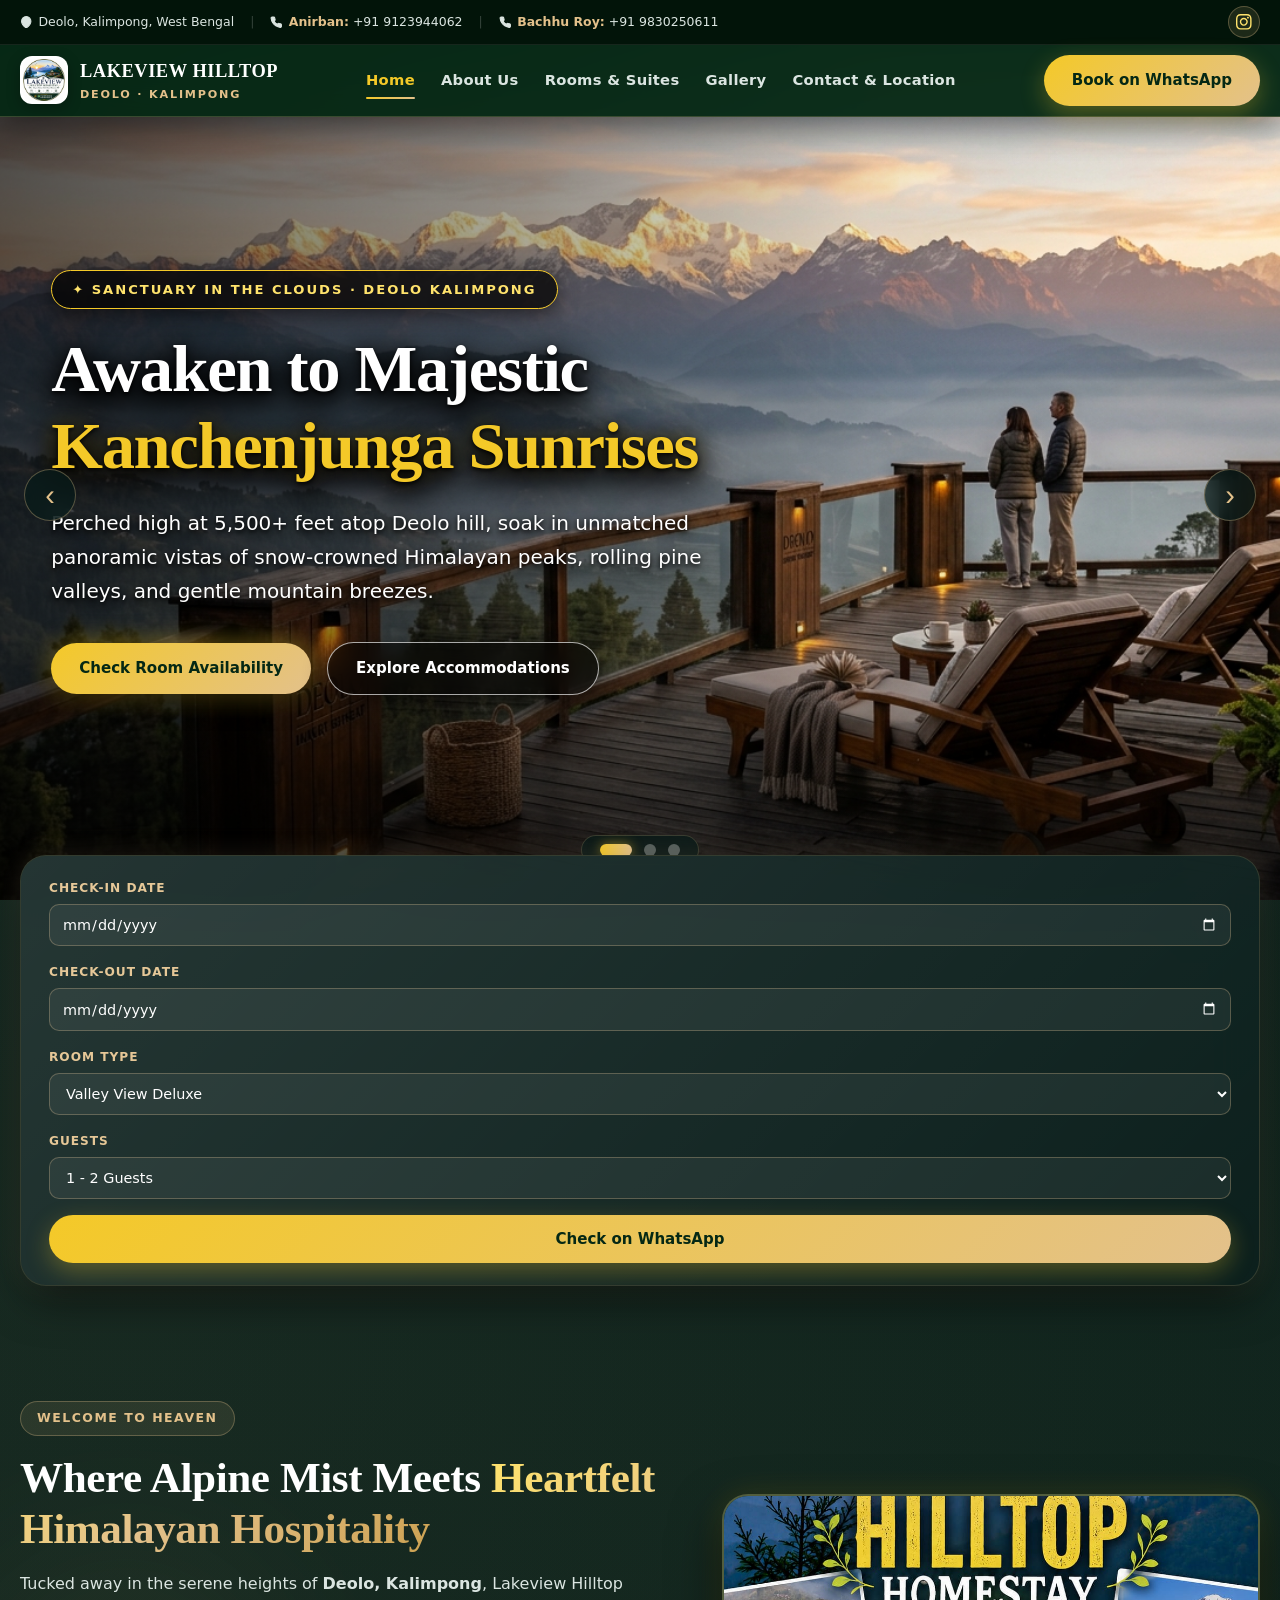
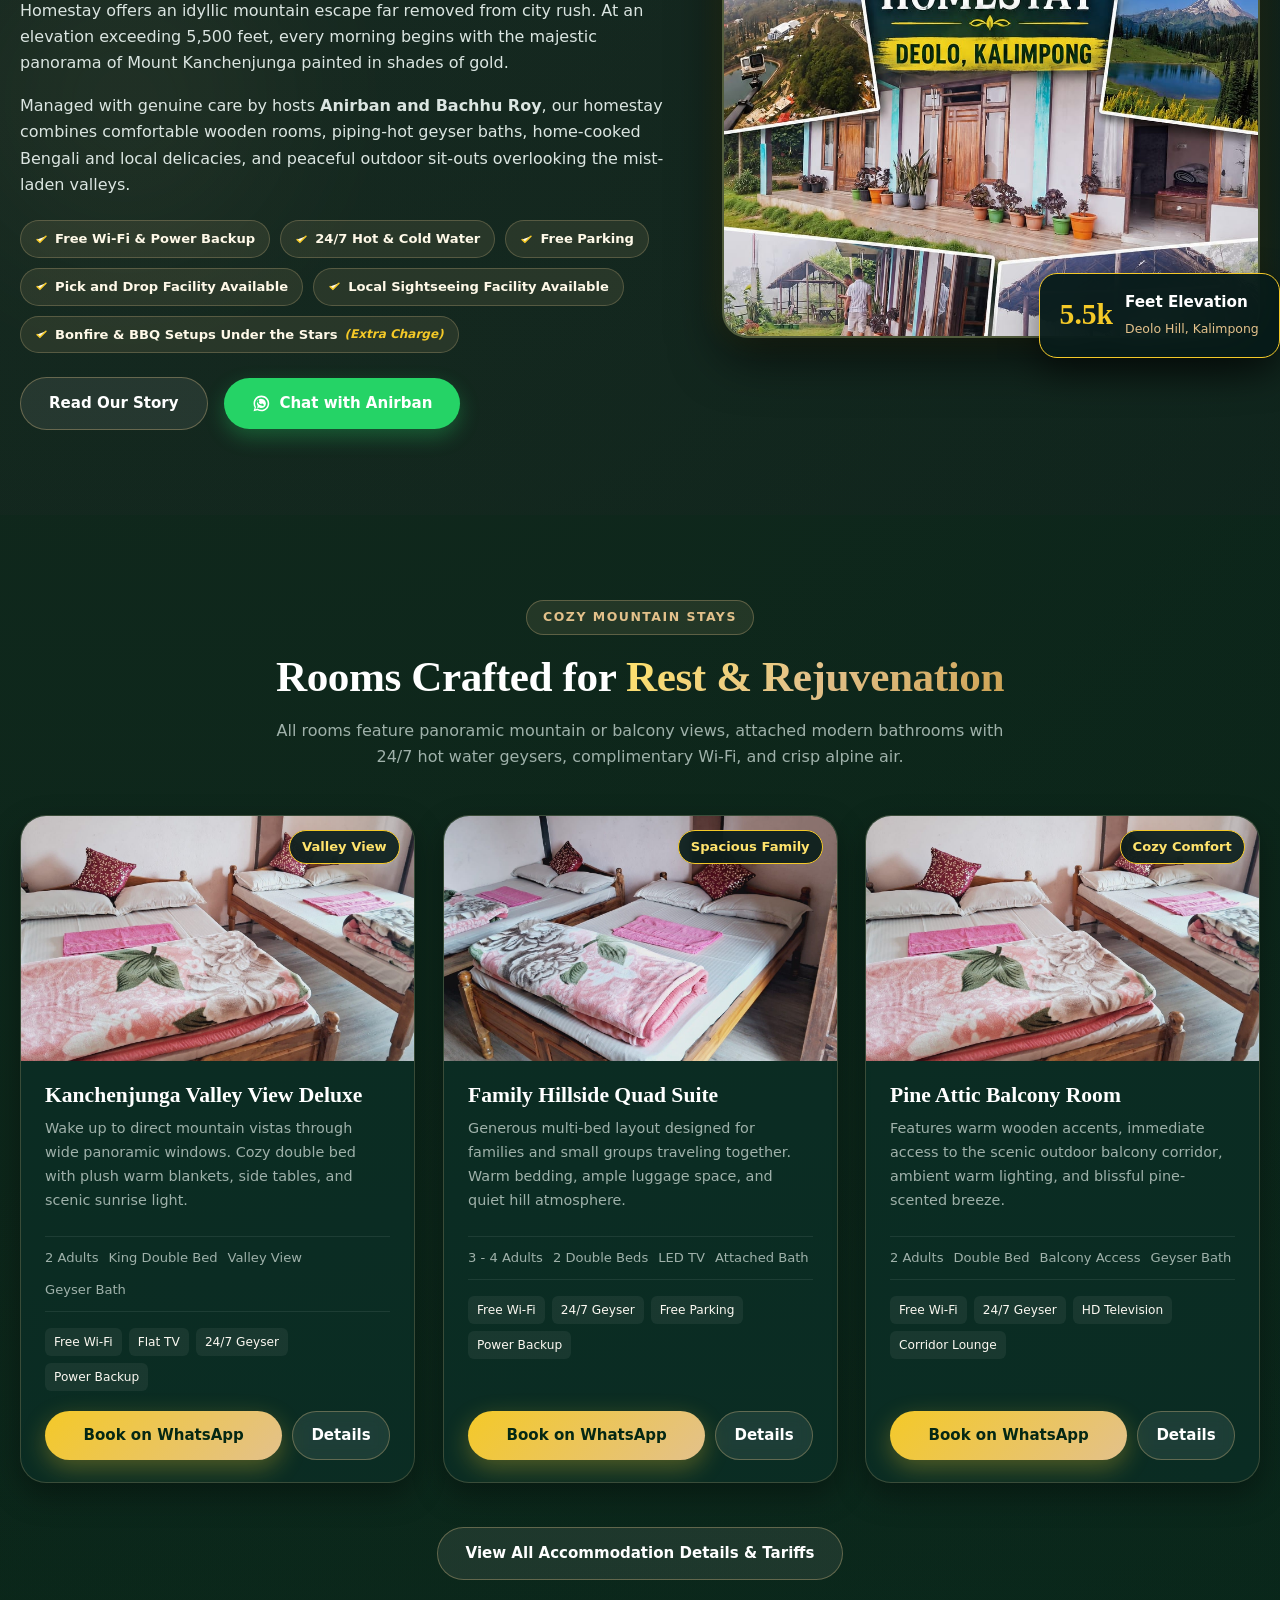
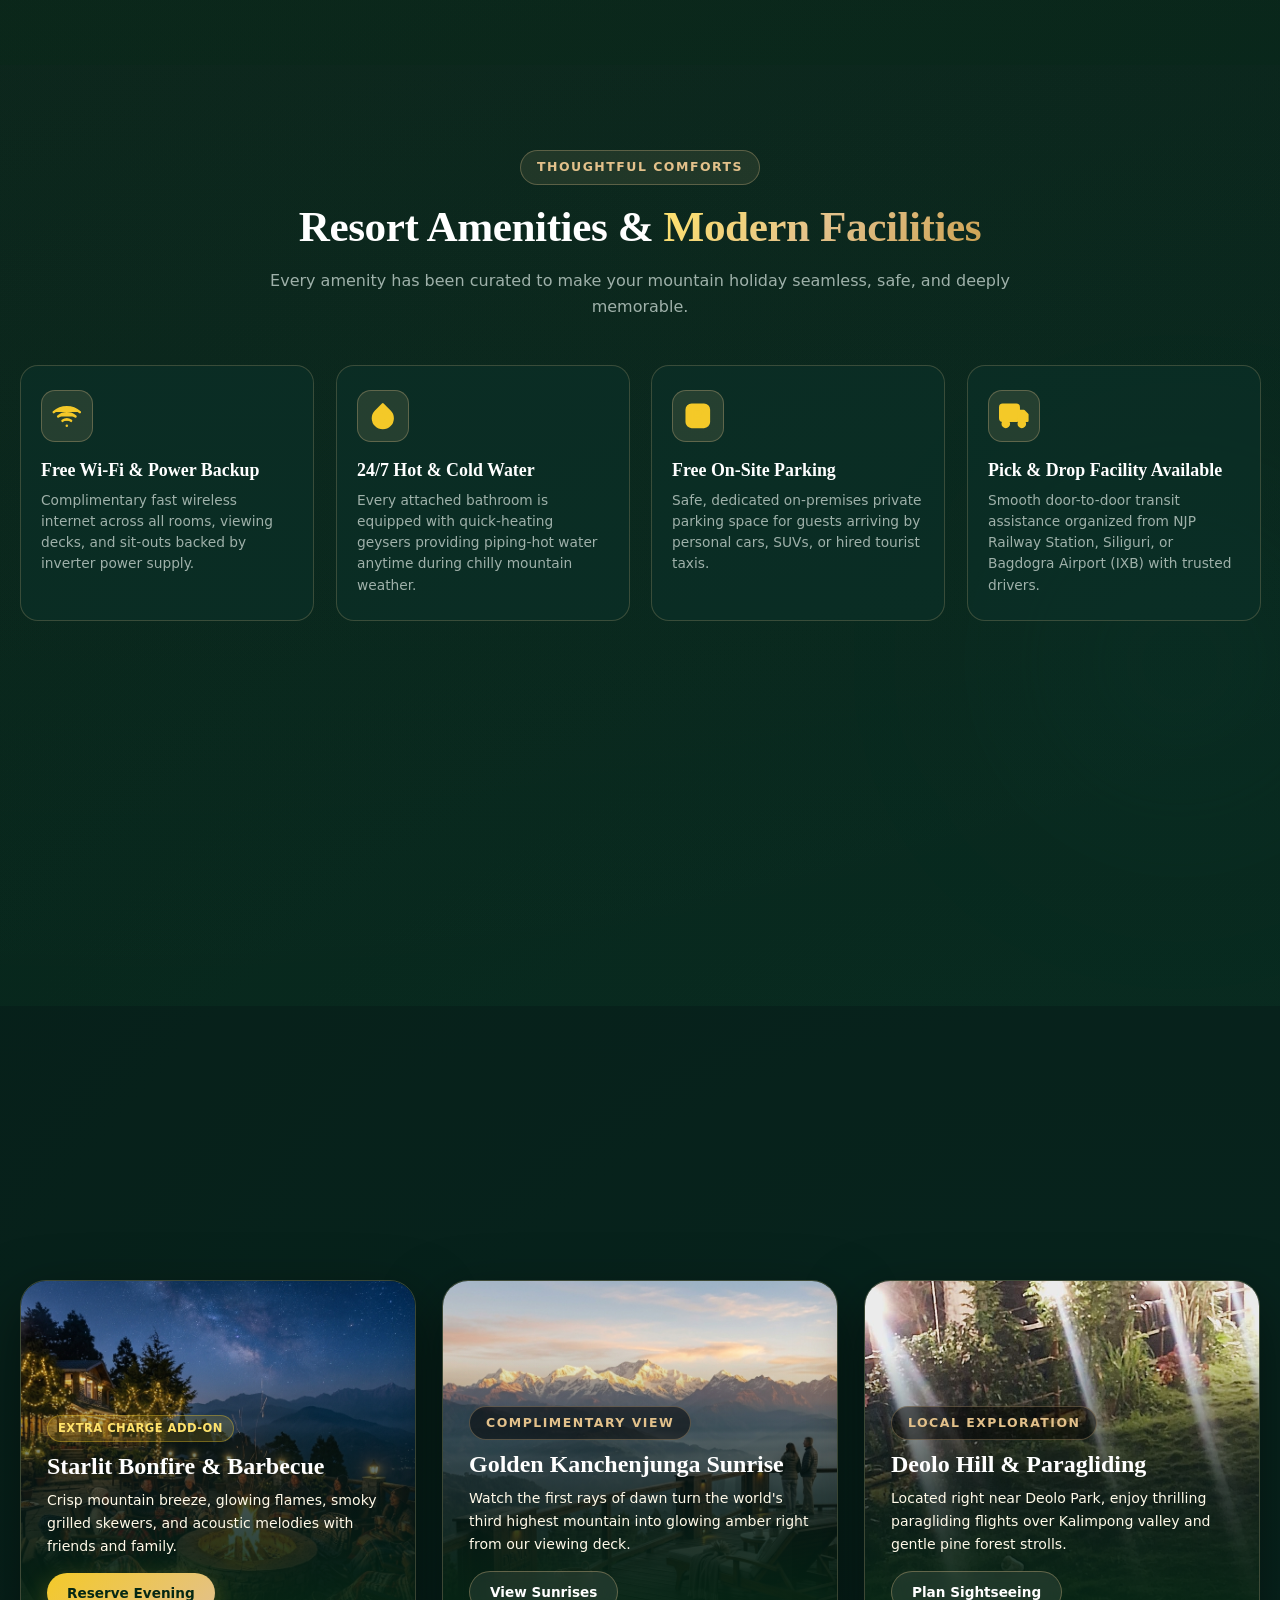
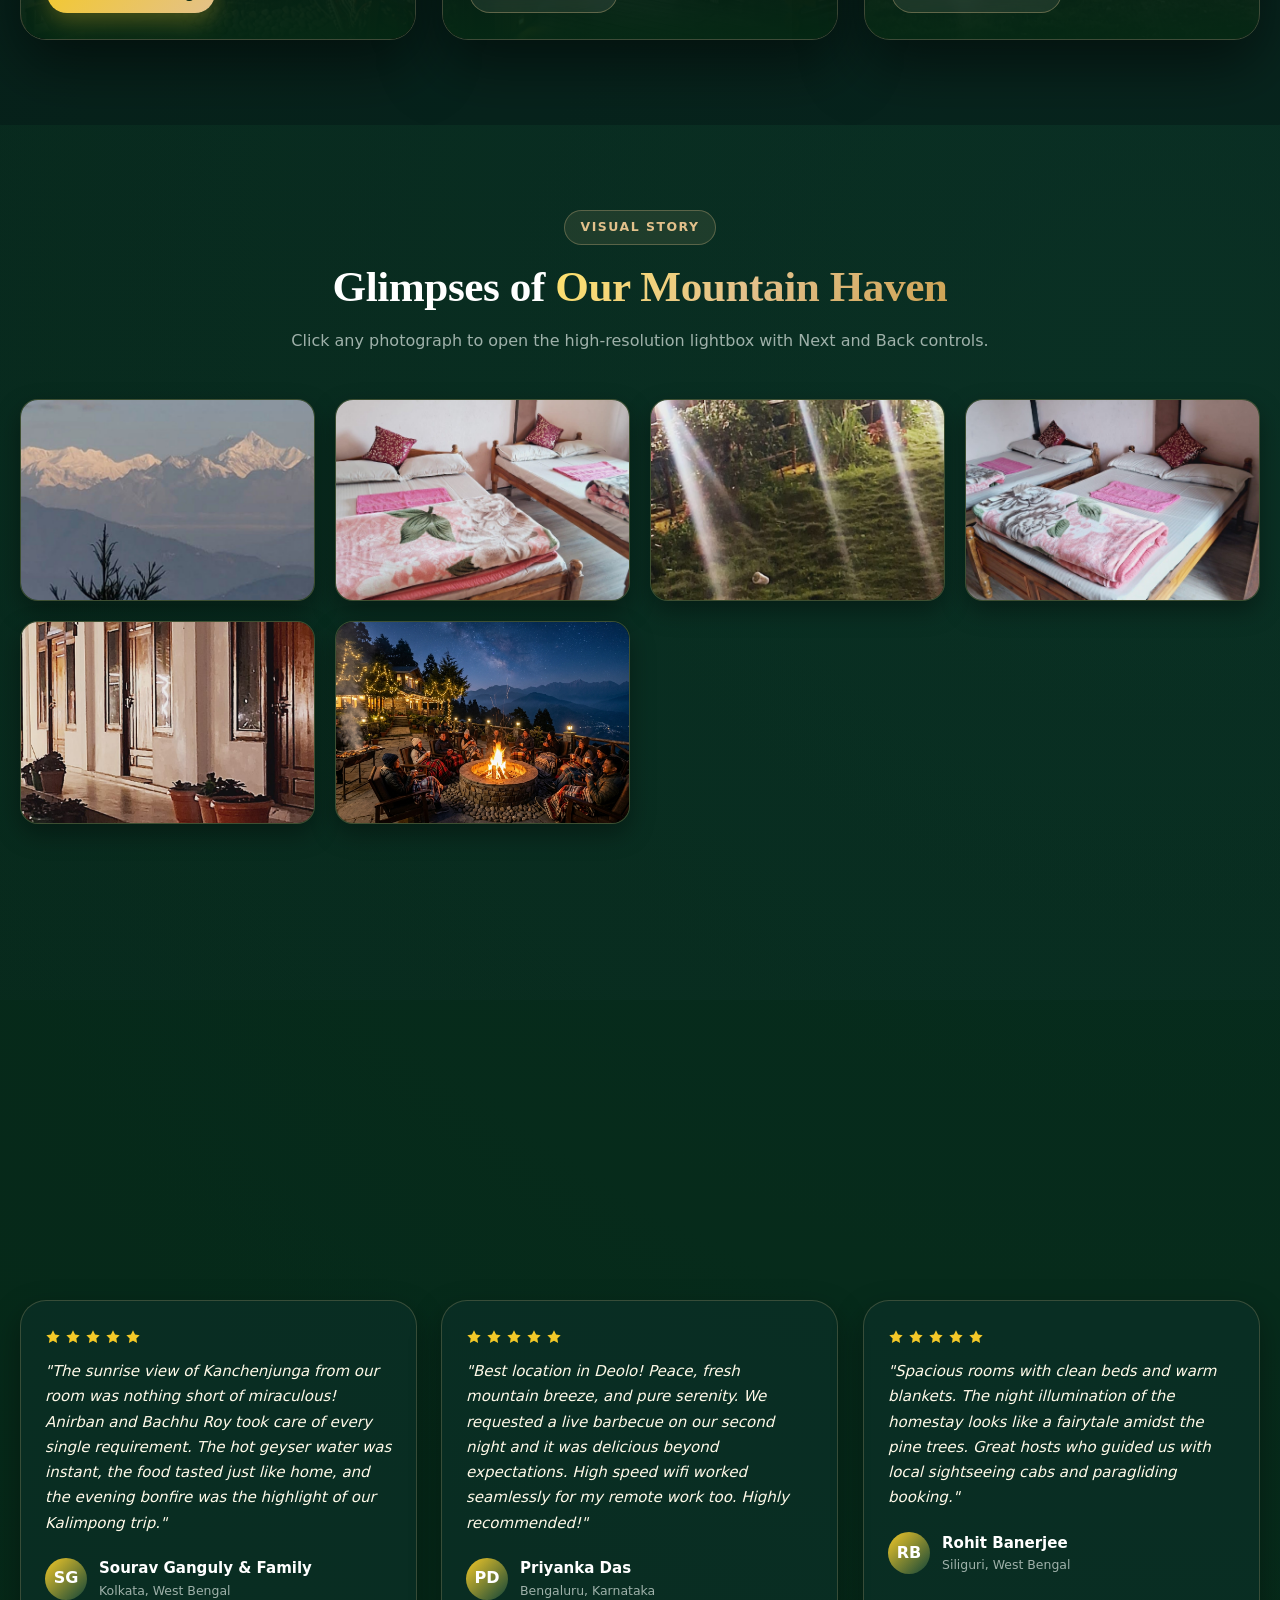
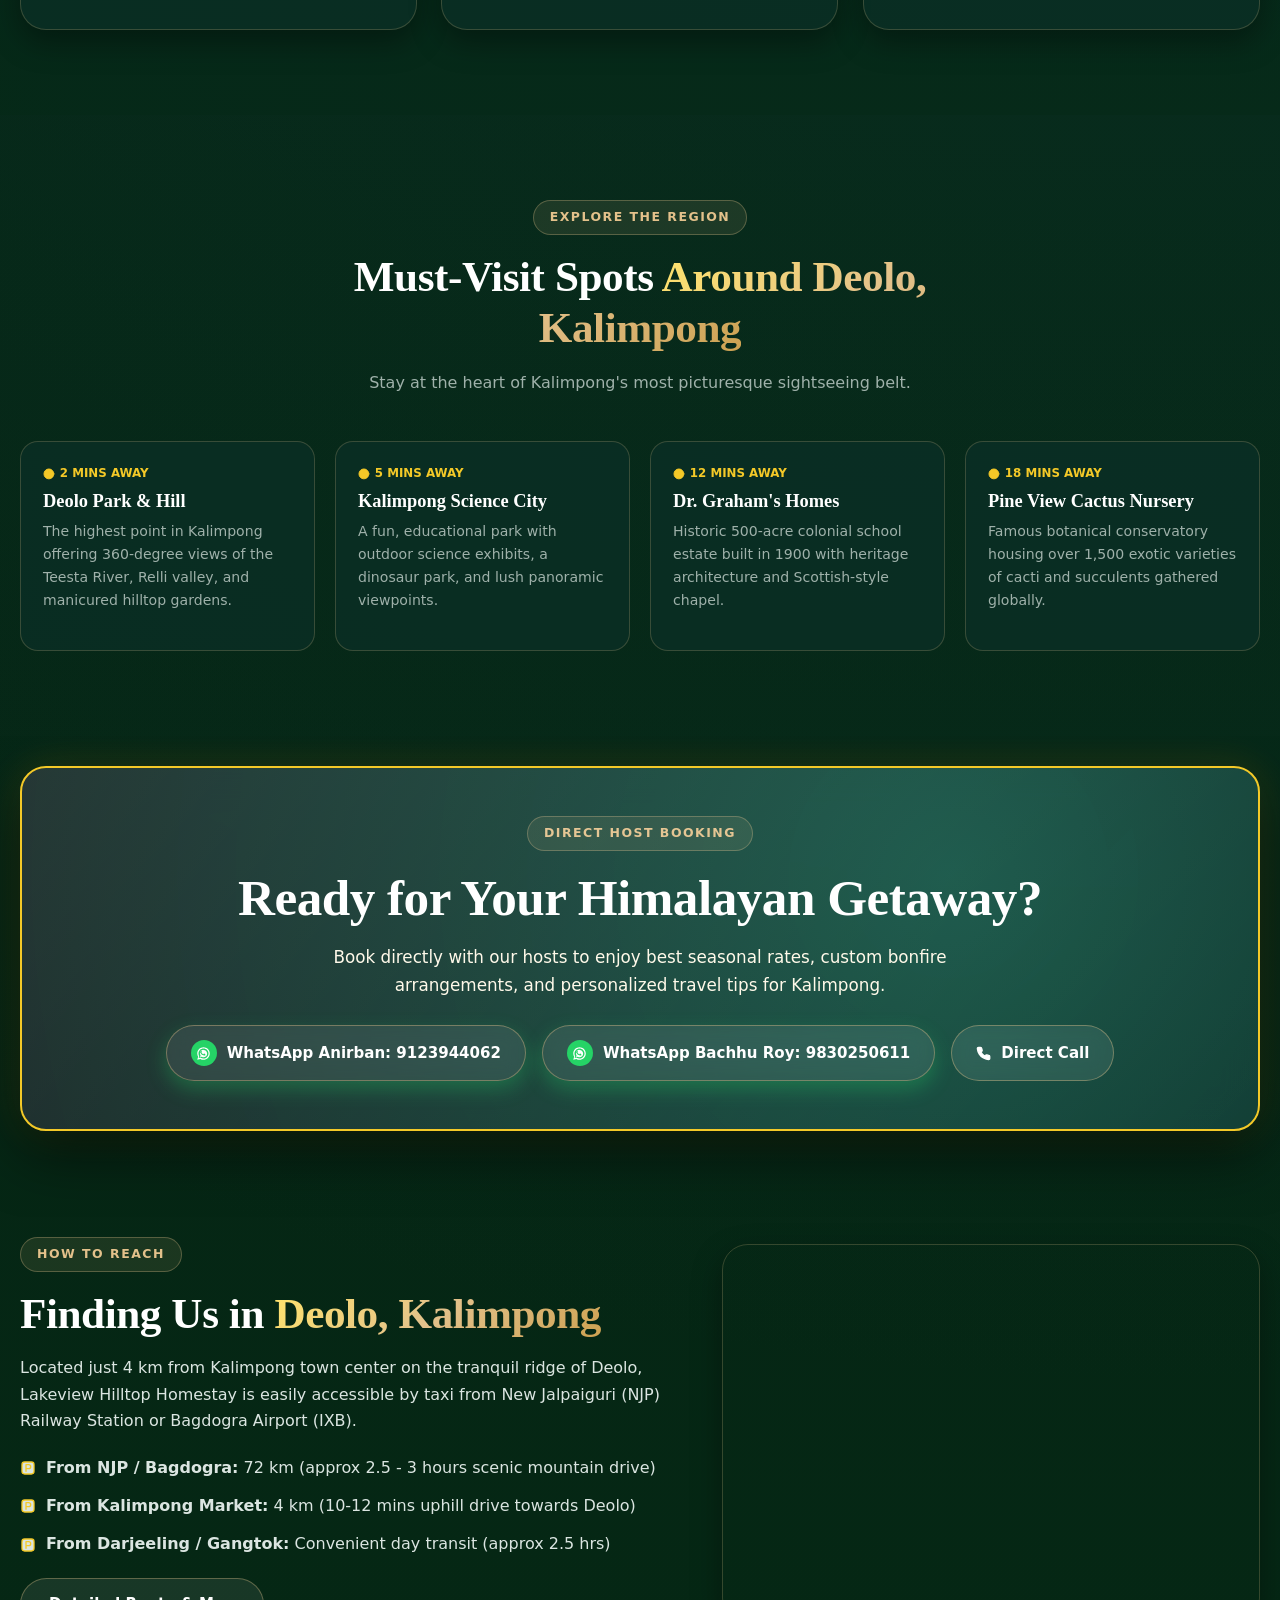
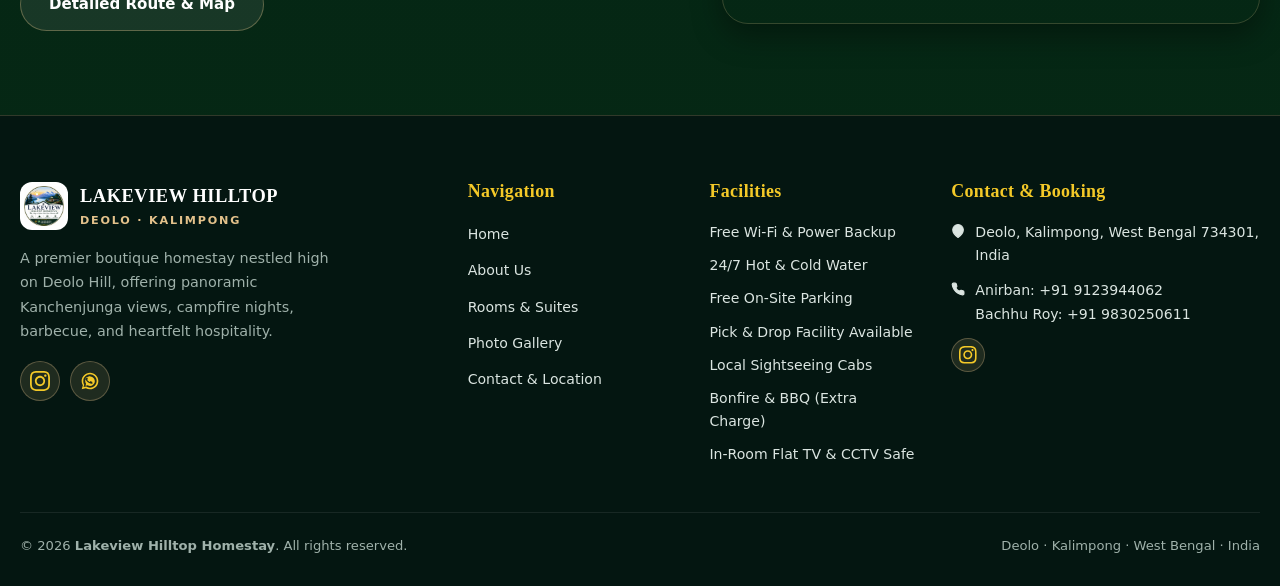
==== commit e5dcd4a2: "Add files via upload" ====
--- a/index.html
+++ b/index.html
@@ -266,8 +266,8 @@
     ]
   }
   </script>
-  <script type="module" crossorigin src="./assets/main-CUIAptLh.js"></script>
-  <link rel="stylesheet" crossorigin href="./assets/main-Bt_SEDkq.css">
+  <script type="module" crossorigin src="./assets/main-B74EC59Y.js"></script>
+  <link rel="stylesheet" crossorigin href="./assets/main-Bti_RIMI.css">
 </head>
 <body>
 
--- a/assets/main-Bti_RIMI.css
+++ b/assets/main-Bti_RIMI.css
@@ -0,0 +1 @@
+@import"https://fonts.googleapis.com/css2?family=Playfair+Display:ital,wght@0,400..900;1,400..900&family=Plus+Jakarta+Sans:wght@300;400;500;600;700;800&display=swap";:root{--pine-900: #052814;--pine-800: #071b19;--pine-700: #0b3028;--pine-600: #104439;--pine-500: #165b4c;--gold-primary: #e3c18b;--gold-bright: #f4c928;--gold-light: #ffe36c;--gold-glow: rgba(244, 201, 40, .35);--gold-muted: rgba(227, 193, 139, .2);--cream-100: #fff9e8;--cream-200: #fbf8f1;--cream-300: #ede8dc;--text-main: #ffffff;--text-body: #dbe5e1;--text-muted: #9fb1aa;--glass-bg: rgba(7, 27, 25, .78);--glass-card: rgba(11, 48, 40, .65);--glass-border: rgba(227, 193, 139, .22);--glass-shine: linear-gradient(135deg, rgba(255, 255, 255, .12), rgba(255, 255, 255, .02));--shadow-sm: 0 4px 12px rgba(0, 0, 0, .25);--shadow-md: 0 12px 30px rgba(0, 0, 0, .35);--shadow-lg: 0 24px 60px rgba(0, 0, 0, .5);--shadow-gold: 0 10px 30px rgba(227, 193, 139, .2);--font-serif: "Playfair Display", Georgia, serif;--font-sans: "Plus Jakarta Sans", system-ui, -apple-system, sans-serif;--transition-smooth: all .35s cubic-bezier(.16, 1, .3, 1);--radius-sm: 10px;--radius-md: 18px;--radius-lg: 26px;--radius-full: 9999px}*,*:before,*:after{box-sizing:border-box;margin:0;padding:0}html{scroll-behavior:smooth;font-size:16px;color-scheme:dark;width:100%;max-width:100%;overflow-x:hidden}body{font-family:var(--font-sans);background-color:var(--pine-800);background-image:radial-gradient(circle at 10% 15%,rgba(227,193,139,.08) 0%,transparent 40%),radial-gradient(circle at 90% 60%,rgba(16,68,57,.4) 0%,transparent 50%),linear-gradient(180deg,#071b19,#052814);color:var(--text-body);line-height:1.65;width:100%;max-width:100%;overflow-x:hidden;position:relative;min-height:100vh;-webkit-font-smoothing:antialiased}section{width:100%;max-width:100%;overflow-x:clip}.svg-icon{display:inline-block;width:1.25em;height:1.25em;vertical-align:-.18em;fill:currentColor;flex-shrink:0}.svg-icon-sm{display:inline-block;width:1em;height:1em;vertical-align:-.12em;fill:currentColor;flex-shrink:0}.svg-icon-md{display:inline-block;width:1.5em;height:1.5em;vertical-align:-.2em;fill:currentColor;flex-shrink:0}.svg-icon-lg{display:inline-block;width:1.85em;height:1.85em;vertical-align:-.22em;fill:currentColor;flex-shrink:0}.svg-icon-xl{display:inline-block;width:2.2em;height:2.2em;vertical-align:-.25em;fill:currentColor;flex-shrink:0}.icon-badge-gold{display:inline-flex;align-items:center;justify-content:center;width:52px;height:52px;border-radius:14px;background:#e3c18b1f;border:1px solid rgba(227,193,139,.3);color:var(--gold-bright);flex-shrink:0;transition:var(--transition-smooth)}.icon-badge-gold:hover{background:var(--gold-bright);color:var(--pine-900);transform:scale(1.06)}.icon-badge-sm{width:38px;height:38px;border-radius:10px}h1,h2,h3,h4,.serif{font-family:var(--font-serif);color:var(--text-main);font-weight:700;line-height:1.2}h1{font-size:clamp(2rem,5vw,3.8rem);letter-spacing:-.02em}h2{font-size:clamp(1.8rem,3.4vw,2.7rem);letter-spacing:-.01em}h3{font-size:clamp(1.25rem,2vw,1.7rem)}p{margin-bottom:1rem}a{color:inherit;text-decoration:none;transition:var(--transition-smooth)}img{max-width:100%;height:auto;display:block}ul{list-style:none}.container{width:min(1240px,calc(100% - 32px));margin-inline:auto;max-width:100%}.container-narrow{width:min(960px,calc(100% - 32px));margin-inline:auto;max-width:100%}.section-padding{padding:85px 0;position:relative;overflow:hidden}@media(max-width:768px){.section-padding{padding:55px 0}}.section-header{text-align:center;max-width:740px;margin:0 auto 45px}.section-tag{display:inline-flex;align-items:center;gap:8px;padding:6px 16px;border-radius:var(--radius-full);background:#e3c18b1a;border:1px solid rgba(227,193,139,.3);color:var(--gold-primary);font-size:.78rem;font-weight:700;letter-spacing:.12em;text-transform:uppercase;margin-bottom:16px}.section-title{margin-bottom:16px}.section-title span.gold-text{color:var(--gold-bright);background:linear-gradient(135deg,#ffe36c,#e3c18b,#cda252);-webkit-background-clip:text;-webkit-text-fill-color:transparent}.section-subtitle{color:var(--text-muted);font-size:1rem;line-height:1.6}.btn{display:inline-flex;align-items:center;justify-content:center;gap:9px;padding:13px 28px;font-family:var(--font-sans);font-size:.94rem;font-weight:700;border-radius:var(--radius-full);cursor:pointer;border:none;transition:var(--transition-smooth);position:relative;overflow:hidden;white-space:nowrap}.btn-primary{background:linear-gradient(135deg,var(--gold-bright),var(--gold-primary));color:var(--pine-900);box-shadow:0 8px 24px #f4c9284d}.btn-primary:hover{transform:translateY(-2px) scale(1.02);box-shadow:0 12px 28px #f4c92873;background:linear-gradient(135deg,#fff0a2,var(--gold-bright))}.btn-secondary{background:#ffffff14;border:1px solid rgba(227,193,139,.35);color:var(--text-main);-webkit-backdrop-filter:blur(8px);backdrop-filter:blur(8px)}.btn-secondary:hover{background:#e3c18b2e;border-color:var(--gold-bright);color:var(--gold-light);transform:translateY(-2px)}.btn-whatsapp{background:#25d366;color:#fff;box-shadow:0 8px 20px #25d3664d}.btn-whatsapp:hover{background:#20ba5a;transform:translateY(-2px);box-shadow:0 12px 28px #25d36673}.badge-extra{display:inline-block;background:#f4c92826;color:var(--gold-light);border:1px solid rgba(244,201,40,.35);font-size:.72rem;font-weight:700;padding:3px 10px;border-radius:var(--radius-full);letter-spacing:.04em;text-transform:uppercase}.ambient-glow{position:absolute;border-radius:50%;filter:blur(80px);pointer-events:none;z-index:0;opacity:.35;max-width:100%;overflow:hidden}@media(max-width:580px){.btn{padding:12px 20px;font-size:.88rem;white-space:normal;text-align:center}}.glow-gold{background:radial-gradient(circle,rgba(227,193,139,.25),transparent 70%)}.glow-pine{background:radial-gradient(circle,rgba(16,68,57,.6),transparent 70%)}.glass-panel{background:var(--glass-card);backdrop-filter:blur(18px);-webkit-backdrop-filter:blur(18px);border:1px solid var(--glass-border);border-radius:var(--radius-lg);box-shadow:var(--shadow-md);position:relative;overflow:hidden;max-width:100%}.glass-panel:before{content:"";position:absolute;top:0;right:0;bottom:0;left:0;background:var(--glass-shine);pointer-events:none}@media(prefers-reduced-motion:reduce){*,*:before,*:after{animation-duration:.001ms!important;animation-iteration-count:1!important;transition-duration:.001ms!important}}.scene-3d{perspective:1200px;perspective-origin:50% 50%}[data-3d-reveal]{opacity:0;transform:perspective(1200px) rotateX(8deg) translateY(24px) translateZ(-20px) scale(.98);filter:blur(2px);transition:opacity .45s ease-out,transform .55s cubic-bezier(.16,1,.3,1),filter .45s ease;will-change:transform,opacity,filter}[data-3d-reveal].is-revealed{opacity:1;transform:perspective(1200px) rotateX(0) translateY(0) translateZ(0) scale(1);filter:blur(0)}[data-3d-reveal][data-delay="100"]{transition-delay:.1s}[data-3d-reveal][data-delay="200"]{transition-delay:.2s}[data-3d-reveal][data-delay="300"]{transition-delay:.3s}[data-3d-reveal][data-delay="400"]{transition-delay:.4s}[data-3d-reveal][data-delay="500"]{transition-delay:.5s}[data-3d-reveal=left]{transform:perspective(1200px) rotateY(-16deg) translate(-45px) translateZ(-30px)}[data-3d-reveal=left].is-revealed{transform:perspective(1200px) rotateY(0) translate(0) translateZ(0)}[data-3d-reveal=right]{transform:perspective(1200px) rotateY(16deg) translate(45px) translateZ(-30px)}[data-3d-reveal=right].is-revealed{transform:perspective(1200px) rotateY(0) translate(0) translateZ(0)}[data-3d-reveal=zoom]{transform:perspective(1200px) translateZ(-100px) scale(.9)}[data-3d-reveal=zoom].is-revealed{transform:perspective(1200px) translateZ(0) scale(1)}.card-3d{position:relative;transform-style:preserve-3d;transform:perspective(1000px) rotateX(var(--rx, 0deg)) rotateY(var(--ry, 0deg)) translateZ(0);transition:transform .25s cubic-bezier(.25,.46,.45,.94),box-shadow .3s ease;will-change:transform}.card-3d:hover{box-shadow:0 25px 50px -12px #000000b3,0 0 35px #e3c18b26}.card-3d-content{transform:translateZ(30px);transition:transform .3s ease}.card-3d:hover .card-3d-content{transform:translateZ(45px)}@keyframes float3D{0%,to{transform:translateY(0) rotate(0)}50%{transform:translateY(-12px) rotate(2deg)}}.float-3d{animation:float3D 6s ease-in-out infinite}.float-3d-delayed{animation:float3D 8s ease-in-out 1.5s infinite}.shimmer-3d{position:relative;overflow:hidden}.shimmer-3d:after{content:"";position:absolute;top:-50%;left:-50%;width:200%;height:200%;background:linear-gradient(60deg,transparent 35%,rgba(255,255,255,.08) 50%,transparent 65%);transform:rotate(30deg) translateY(-100%);transition:transform .8s ease;pointer-events:none}.shimmer-3d:hover:after{transform:rotate(30deg) translateY(100%)}.site-header{position:fixed;top:0;left:0;width:100%;max-width:100%;z-index:1000;background:#052814f2;backdrop-filter:blur(20px);-webkit-backdrop-filter:blur(20px);border-bottom:1px solid rgba(227,193,139,.22);box-shadow:0 8px 30px #00000073;transition:all .35s ease;overflow-x:clip}.topbar-strip{background:#03140afa;border-bottom:1px solid rgba(255,255,255,.08);padding:6px 0;font-size:.78rem;color:var(--text-muted);width:100%;overflow-x:clip}.topbar-inner{display:flex;align-items:center;justify-content:space-between;gap:12px;width:min(1240px,calc(100% - 32px));margin:0 auto}.topbar-left{display:flex;align-items:center;gap:16px;flex-wrap:wrap}.topbar-item{display:inline-flex;align-items:center;gap:6px;color:#dbe5e1;transition:color .25s ease;white-space:nowrap}.topbar-item:hover{color:var(--gold-bright)}.topbar-item strong{color:var(--gold-primary);font-weight:700}.topbar-divider{color:#fff3}.topbar-right{display:flex;align-items:center;gap:10px;flex-shrink:0}.topbar-insta-btn{display:inline-flex;align-items:center;justify-content:center;width:32px;height:32px;border-radius:50%;background:#e3c18b1f;border:1px solid rgba(227,193,139,.3);color:var(--gold-light);transition:all .25s ease;flex-shrink:0}.topbar-insta-btn:hover{background:var(--gold-bright);color:var(--pine-900);border-color:var(--gold-bright);transform:translateY(-2px) scale(1.08)}.main-nav-strip{padding:10px 0;width:100%}.nav-container{display:flex;align-items:center;justify-content:space-between;gap:16px;width:min(1240px,calc(100% - 32px));margin:0 auto}.nav-brand{display:flex;align-items:center;gap:12px;text-decoration:none;flex-shrink:0}.nav-logo-img{width:48px!important;height:48px!important;max-width:48px!important;max-height:48px!important;object-fit:contain;border-radius:12px;background:#fff;padding:3px;box-shadow:0 4px 14px #0000004d;flex-shrink:0}.nav-brand-text{display:flex;flex-direction:column}.nav-brand-title{font-family:var(--font-serif);font-size:1.15rem;font-weight:700;color:#fff;letter-spacing:.03em;white-space:nowrap}.nav-brand-sub{font-size:.7rem;font-weight:600;letter-spacing:.16em;color:var(--gold-primary);text-transform:uppercase;white-space:nowrap}.nav-menu-desktop{display:flex;align-items:center;gap:26px}.nav-link{position:relative;font-size:.92rem;font-weight:600;color:var(--text-body);letter-spacing:.02em;padding:6px 0;transition:color .3s ease}.nav-link:after{content:"";position:absolute;bottom:0;left:0;width:0;height:2px;background:linear-gradient(90deg,var(--gold-bright),var(--gold-primary));transition:width .3s cubic-bezier(.16,1,.3,1);border-radius:2px}.nav-link:hover,.nav-link.active{color:var(--gold-bright)}.nav-link:hover:after,.nav-link.active:after{width:100%}.nav-actions{display:flex;align-items:center;gap:12px;flex-shrink:0}.nav-toggle-btn{display:none;width:44px;height:44px;border-radius:10px;background:#e3c18b1f;border:1px solid rgba(227,193,139,.35);cursor:pointer;flex-direction:column;align-items:center;justify-content:center;gap:5px;padding:0;z-index:1100;transition:all .3s ease;flex-shrink:0}.nav-toggle-btn:hover{background:#e3c18b40;border-color:var(--gold-bright)}.hamburger-bar{width:22px;height:2.5px;background-color:var(--gold-light);border-radius:3px;transition:transform .35s cubic-bezier(.16,1,.3,1),opacity .35s ease;transform-origin:center}.mobile-menu-overlay{position:fixed;top:0;right:0;bottom:0;left:0;width:100%;max-width:100%;height:100dvh;max-height:100dvh;z-index:2000;background:radial-gradient(circle at 80% 20%,#165b4ce6,#071b19fa 70%,#052814);backdrop-filter:blur(28px);-webkit-backdrop-filter:blur(28px);display:flex;flex-direction:column;justify-content:space-between;padding:16px 20px 20px;opacity:0;visibility:hidden;pointer-events:none;transform:scale(1.03);transition:opacity .4s cubic-bezier(.16,1,.3,1),visibility .4s ease,transform .4s cubic-bezier(.16,1,.3,1);overflow-y:auto;overflow-x:hidden;-webkit-overflow-scrolling:touch}.mobile-menu-overlay.is-open{opacity:1;visibility:visible;pointer-events:auto;transform:scale(1)}.mobile-menu-overlay.is-closing{opacity:0;visibility:visible;pointer-events:none;transform:scale(.96) translateY(-12px);transition:opacity .35s cubic-bezier(.32,0,.67,0),visibility .35s ease,transform .35s cubic-bezier(.32,0,.67,0)}.mobile-menu-header{display:flex;align-items:center;justify-content:space-between;padding-bottom:12px;border-bottom:1px solid rgba(227,193,139,.2);flex-shrink:0}.mobile-close-btn{width:40px;height:40px;border-radius:50%;background:#e3c18b26;border:1px solid var(--gold-bright);color:var(--gold-bright);display:flex;align-items:center;justify-content:center;cursor:pointer;font-size:1.5rem;line-height:1;transition:all .3s cubic-bezier(.34,1.56,.64,1);flex-shrink:0}.mobile-close-btn:hover{background:var(--gold-bright);color:var(--pine-900);transform:rotate(90deg) scale(1.08)}.mobile-menu-links{display:flex;flex-direction:column;gap:10px;margin:12px 0;padding:6px 0;perspective:1000px}.mobile-menu-item{opacity:0;transform:perspective(800px) rotateX(25deg) translateY(24px);transition:opacity .35s ease,transform .4s cubic-bezier(.16,1,.3,1)}.mobile-menu-overlay.is-open .mobile-menu-item:nth-child(1){transition-delay:.08s;opacity:1;transform:rotateX(0) translateY(0)}.mobile-menu-overlay.is-open .mobile-menu-item:nth-child(2){transition-delay:.14s;opacity:1;transform:rotateX(0) translateY(0)}.mobile-menu-overlay.is-open .mobile-menu-item:nth-child(3){transition-delay:.2s;opacity:1;transform:rotateX(0) translateY(0)}.mobile-menu-overlay.is-open .mobile-menu-item:nth-child(4){transition-delay:.26s;opacity:1;transform:rotateX(0) translateY(0)}.mobile-menu-overlay.is-open .mobile-menu-item:nth-child(5){transition-delay:.32s;opacity:1;transform:rotateX(0) translateY(0)}.mobile-menu-overlay.is-closing .mobile-menu-item{opacity:0;transform:perspective(800px) rotateX(-20deg) translateY(-16px);transition:opacity .25s ease,transform .28s cubic-bezier(.32,0,.67,0)}.mobile-nav-link{font-family:var(--font-serif);font-size:clamp(1.15rem,3.2vh,1.5rem);color:#fff;font-weight:700;display:flex;align-items:center;justify-content:space-between;border-bottom:1px solid rgba(255,255,255,.07);padding-bottom:8px}.mobile-nav-link span.num{font-family:var(--font-sans);font-size:.8rem;font-weight:700;color:var(--gold-bright)}.mobile-nav-link:hover,.mobile-nav-link.active{color:var(--gold-light);transform:translate(6px)}.mobile-menu-footer{display:flex;flex-direction:column;gap:10px;border-top:1px solid rgba(227,193,139,.2);padding-top:12px;margin-top:auto;flex-shrink:0}.mobile-contacts-row{display:flex;flex-wrap:wrap;align-items:center;gap:8px}.mobile-contact-pill{display:inline-flex;align-items:center;gap:6px;padding:6px 12px;border-radius:var(--radius-full);background:#ffffff14;border:1px solid rgba(227,193,139,.3);font-size:.74rem;color:#fff;font-weight:600}.mobile-contact-pill:hover{background:var(--gold-bright);color:var(--pine-900)}.mobile-insta-icon-btn{display:inline-flex;align-items:center;justify-content:center;width:32px;height:32px;border-radius:50%;background:#e3c18b26;border:1px solid var(--gold-bright);color:var(--gold-bright);transition:all .25s ease;flex-shrink:0}.mobile-insta-icon-btn:hover{background:var(--gold-bright);color:var(--pine-900);transform:scale(1.1)}@media(max-width:1024px){.nav-menu-desktop,.nav-actions .btn-primary{display:none!important}.nav-toggle-btn{display:flex!important}}@media(max-width:768px){.topbar-left .topbar-divider{display:none}.topbar-strip{font-size:.72rem;padding:4px 0}.topbar-left{gap:8px}}@media(max-width:540px){.topbar-left .topbar-item:first-child{display:none}}@media(max-width:420px){.topbar-left .topbar-item:last-child{display:none}.nav-brand-title{font-size:.96rem}.nav-brand-sub{font-size:.6rem}.nav-logo-img{width:40px!important;height:40px!important}.nav-toggle-btn{width:40px;height:40px}}.hero-slider-section{position:relative;width:100%;min-height:100vh;min-height:100dvh;overflow:hidden;background-color:var(--pine-800)}.slider-container{position:absolute;top:0;right:0;bottom:0;left:0;width:100%;height:100%}.slide-item{position:absolute;top:0;right:0;bottom:0;left:0;width:100%;height:100%;opacity:0;visibility:hidden;transition:opacity 1s cubic-bezier(.16,1,.3,1),visibility 1s ease;z-index:1}.slide-item.is-active{opacity:1;visibility:visible;z-index:2}.slide-bg-img{position:absolute;top:0;right:0;bottom:0;left:0;width:100%;height:100%;object-fit:cover;object-position:center;transform:scale(1.08);transition:transform 7s ease-out;z-index:1}.slide-item.is-active .slide-bg-img{transform:scale(1)}.slide-overlay{position:absolute;top:0;right:0;bottom:0;left:0;background:linear-gradient(90deg,rgba(0,0,0,.62) 0%,rgba(0,0,0,.32) 42%,rgba(0,0,0,.05) 68%,transparent 85%),linear-gradient(180deg,rgba(0,0,0,.35) 0%,transparent 18%,transparent 72%,rgba(0,0,0,.6) 100%);z-index:2;pointer-events:none}.slide-content-wrap{position:relative;z-index:10;width:min(1280px,92%);margin:0 auto;height:100%;min-height:100%;box-sizing:border-box;display:flex;flex-direction:column;justify-content:center;padding:155px 0 90px}.slide-text-box{max-width:820px;margin-top:auto;margin-bottom:auto}.slide-badge{display:inline-flex;align-items:center;gap:10px;padding:8px 20px;border-radius:var(--radius-full);background:#000000b8;border:1.5px solid var(--gold-bright);backdrop-filter:blur(14px);-webkit-backdrop-filter:blur(14px);color:var(--gold-light);font-size:.82rem;font-weight:700;letter-spacing:.15em;text-transform:uppercase;margin-bottom:22px;box-shadow:0 4px 20px #0009;opacity:0;transform:perspective(600px) rotateX(20deg) translateY(25px);transition:opacity .8s ease .25s,transform .8s cubic-bezier(.16,1,.3,1) .25s}.slide-title{font-size:clamp(2.3rem,5.2vw,4.4rem);font-family:var(--font-serif);line-height:1.15;margin-bottom:22px;color:#fff;text-shadow:0 2px 4px rgba(0,0,0,.95),0 6px 18px rgba(0,0,0,.9),0 12px 35px rgba(0,0,0,.85);filter:drop-shadow(0 4px 16px rgba(0,0,0,.85));opacity:0;transform:perspective(800px) rotateX(25deg) translateY(30px);transition:opacity .85s ease .35s,transform .85s cubic-bezier(.16,1,.3,1) .35s}.slide-title span.accent{color:var(--gold-bright);display:block;text-shadow:0 2px 4px rgba(0,0,0,.95),0 6px 18px rgba(0,0,0,.9),0 12px 35px rgba(0,0,0,.85),0 0 25px rgba(244,201,40,.35)}.slide-desc{font-size:clamp(1.02rem,1.65vw,1.25rem);color:#fff;font-weight:500;line-height:1.7;max-width:660px;margin-bottom:34px;text-shadow:0 2px 4px rgba(0,0,0,.95),0 4px 14px rgba(0,0,0,.9),0 8px 25px rgba(0,0,0,.8);opacity:0;transform:perspective(600px) translateY(20px);transition:opacity .85s ease .5s,transform .85s cubic-bezier(.16,1,.3,1) .5s}.slide-cta-group{display:flex;flex-wrap:wrap;gap:16px;align-items:center;opacity:0;transform:translateY(20px);transition:opacity .85s ease .65s,transform .85s cubic-bezier(.16,1,.3,1) .65s}.slide-cta-group .btn-primary{box-shadow:0 8px 25px #0009,0 0 25px #f4c92880}.slide-cta-group .btn-secondary{background:#0000008c;border:1.5px solid rgba(255,255,255,.65);color:#fff;backdrop-filter:blur(10px);-webkit-backdrop-filter:blur(10px);box-shadow:0 8px 25px #00000073}.slide-cta-group .btn-secondary:hover{background:#f4c92840;border-color:var(--gold-bright);color:var(--gold-light)}.slide-item.is-active .slide-badge,.slide-item.is-active .slide-title,.slide-item.is-active .slide-desc,.slide-item.is-active .slide-cta-group{opacity:1;transform:rotateX(0) translateY(0)}.slider-arrow{position:absolute;top:55%;transform:translateY(-50%);z-index:20;width:52px;height:52px;border-radius:50%;background:#071b19b3;border:1px solid rgba(227,193,139,.35);color:var(--gold-primary);display:flex;align-items:center;justify-content:center;cursor:pointer;-webkit-backdrop-filter:blur(10px);backdrop-filter:blur(10px);transition:all .35s cubic-bezier(.16,1,.3,1);font-size:1.8rem;line-height:1}.slider-arrow:hover{background:var(--gold-bright);color:var(--pine-900);border-color:var(--gold-bright);transform:translateY(-50%) scale(1.1);box-shadow:0 0 25px #f4c92880}.slider-arrow.arrow-prev{left:24px}.slider-arrow.arrow-next{right:24px}.slider-pagination{position:absolute;bottom:35px;left:50%;transform:translate(-50%);z-index:20;display:flex;align-items:center;gap:12px;background:#071b19b3;padding:8px 18px;border-radius:var(--radius-full);border:1px solid rgba(227,193,139,.2);-webkit-backdrop-filter:blur(12px);backdrop-filter:blur(12px)}.slider-dot{width:12px;height:12px;border-radius:50%;background:#ffffff4d;cursor:pointer;border:none;transition:all .4s cubic-bezier(.16,1,.3,1)}.slider-dot.is-active{width:32px;border-radius:8px;background:linear-gradient(90deg,var(--gold-bright),var(--gold-primary));box-shadow:0 0 12px #f4c92880}@media(max-width:768px){.hero-slider-section{min-height:max(100vh,620px);min-height:max(100dvh,620px)}.slide-content-wrap{padding:125px 0 65px;height:100%;min-height:100%}.slide-text-box{margin-top:auto;margin-bottom:auto;max-width:100%}.slide-badge{padding:6px 14px;font-size:.72rem;letter-spacing:.1em;margin-bottom:12px}.slide-title{font-size:clamp(1.75rem,6.2vw,2.35rem);line-height:1.18;margin-bottom:12px}.slide-desc{font-size:.92rem;line-height:1.52;margin-bottom:20px;max-width:100%}.slide-cta-group{gap:10px}.slide-cta-group .btn{padding:11px 20px;font-size:.88rem}.slider-arrow{display:none}.slider-pagination{bottom:18px;padding:6px 14px;gap:8px}.slide-overlay{background:linear-gradient(180deg,#00000094,#00000052 40%,#000000a6),linear-gradient(90deg,#00000073,#00000026)}}@media(max-width:480px){.hero-slider-section{min-height:max(100vh,580px);min-height:max(100dvh,580px)}.slide-content-wrap{padding:118px 0 56px}.slide-badge{font-size:.68rem;padding:5px 12px;margin-bottom:10px;letter-spacing:.08em}.slide-title{font-size:clamp(1.52rem,5.8vw,1.95rem);line-height:1.18;margin-bottom:10px}.slide-desc{font-size:.86rem;line-height:1.48;margin-bottom:16px}.slide-cta-group{flex-direction:column;align-items:stretch;width:100%;max-width:320px;gap:8px}.slide-cta-group .btn{width:100%;text-align:center;justify-content:center;padding:10px 16px;font-size:.86rem}}.booking-strip-wrap{position:relative;z-index:30;margin-top:-45px;margin-bottom:30px;width:100%}.booking-strip-card{background:#071b19f0;backdrop-filter:blur(24px);-webkit-backdrop-filter:blur(24px);border:1px solid var(--gold-muted);border-radius:var(--radius-lg);padding:22px 28px;box-shadow:0 20px 45px -10px #0009,0 0 30px #e3c18b1f;width:100%}.booking-form-grid{display:grid;grid-template-columns:repeat(auto-fit,minmax(180px,1fr)) auto;gap:16px;align-items:flex-end;width:100%}.form-field{display:flex;flex-direction:column;gap:6px;width:100%}.form-field label{font-size:.76rem;font-weight:700;color:var(--gold-primary);text-transform:uppercase;letter-spacing:.08em;display:flex;align-items:center;gap:6px}.form-input,.form-select{background:#ffffff0f;border:1px solid rgba(227,193,139,.3);border-radius:var(--radius-sm);padding:11px 12px;color:#fff;font-family:var(--font-sans);font-size:.9rem;outline:none;transition:all .3s ease;width:100%}.form-input:focus,.form-select:focus{border-color:var(--gold-bright);box-shadow:0 0 0 3px #f4c92833;background:#ffffff1a}.form-select option{background:var(--pine-800);color:#fff}.about-grid{display:grid;grid-template-columns:1.1fr .9fr;gap:45px;align-items:center;width:100%}.about-visual-stack{position:relative;width:100%}.about-main-img-frame{border-radius:var(--radius-lg);overflow:hidden;border:2px solid rgba(227,193,139,.35);box-shadow:0 20px 50px #0009,0 0 30px #f4c92826;background:var(--pine-900);width:100%}.about-main-img-frame img{width:100%;height:440px;object-fit:cover;object-position:center;transition:transform .6s ease;display:block}.about-main-img-frame:hover img{transform:scale(1.03)}.about-floating-card{position:absolute;bottom:-20px;right:-20px;background:#071b19f0;-webkit-backdrop-filter:blur(16px);backdrop-filter:blur(16px);border:1px solid var(--gold-bright);padding:16px 20px;border-radius:var(--radius-md);box-shadow:0 15px 35px #00000080;display:flex;align-items:center;gap:12px;max-width:250px;z-index:5}.about-floating-badge{font-size:1.85rem;color:var(--gold-bright);font-family:var(--font-serif);font-weight:800;line-height:1}.about-feature-pills{display:flex;flex-wrap:wrap;gap:10px;margin:22px 0}.feature-pill{display:inline-flex;align-items:center;gap:7px;padding:7px 14px;border-radius:var(--radius-full);background:#e3c18b1a;border:1px solid rgba(227,193,139,.25);font-size:.82rem;font-weight:600;color:var(--cream-100)}.rooms-grid{display:grid;grid-template-columns:repeat(auto-fit,minmax(320px,1fr));gap:28px;width:100%}.room-card{background:var(--glass-card);border:1px solid var(--glass-border);border-radius:var(--radius-lg);overflow:hidden;box-shadow:var(--shadow-md);display:flex;flex-direction:column;transition:transform .4s cubic-bezier(.16,1,.3,1),box-shadow .4s ease,border-color .4s ease;width:100%}.room-card:hover{transform:translateY(-6px);box-shadow:0 20px 45px #0009,0 0 25px #e3c18b26;border-color:var(--gold-bright)}.room-media{position:relative;aspect-ratio:16/10;overflow:hidden;background:var(--pine-900);width:100%}.room-media img{width:100%;height:100%;object-fit:cover;object-position:center;transition:transform .6s ease}.room-card:hover .room-media img{transform:scale(1.07)}.room-price-badge{position:absolute;top:14px;right:14px;background:#071b19e6;-webkit-backdrop-filter:blur(12px);backdrop-filter:blur(12px);border:1px solid var(--gold-bright);padding:5px 12px;border-radius:var(--radius-full);color:var(--gold-light);font-weight:800;font-size:.82rem;z-index:2}.room-body{padding:22px 24px;display:flex;flex-direction:column;flex-grow:1}.room-title{font-size:1.35rem;margin-bottom:8px;color:#fff}.room-specs{display:flex;flex-wrap:wrap;gap:10px;margin:12px 0 16px;padding:10px 0;border-top:1px solid rgba(255,255,255,.08);border-bottom:1px solid rgba(255,255,255,.08);font-size:.82rem;color:var(--text-muted)}.room-spec-item{display:inline-flex;align-items:center;gap:5px}.room-amenities-tags{display:flex;flex-wrap:wrap;gap:7px;margin-bottom:20px}.amenity-tag{background:#ffffff0f;padding:4px 9px;border-radius:6px;font-size:.76rem;color:var(--cream-200);display:inline-flex;align-items:center;gap:5px}.room-actions{margin-top:auto;display:flex;gap:10px}.facilities-grid{display:grid;grid-template-columns:repeat(auto-fill,minmax(250px,1fr));gap:22px;width:100%}.facility-card{background:var(--glass-card);border:1px solid var(--glass-border);border-radius:var(--radius-md);padding:24px 20px;text-align:left;transition:transform .35s ease,border-color .35s ease,background .35s ease;position:relative;overflow:hidden;width:100%}.facility-card:hover{transform:translateY(-5px);border-color:var(--gold-bright);background:#1044398c}.facility-header-row{display:flex;align-items:center;justify-content:space-between;margin-bottom:16px}.facility-title{font-size:1.12rem;margin-bottom:8px;color:#fff}.facility-desc{font-size:.86rem;color:var(--text-muted);line-height:1.55;margin-bottom:0}.facility-highlight{border-color:#f4c92866;background:radial-gradient(circle at 10% 10%,#f4c9281f,#0b3028b3)}.experiences-grid{display:grid;grid-template-columns:repeat(auto-fit,minmax(300px,1fr));gap:26px;width:100%}.experience-card{position:relative;border-radius:var(--radius-lg);overflow:hidden;height:360px;border:1px solid rgba(227,193,139,.25);box-shadow:var(--shadow-lg);display:flex;flex-direction:column;justify-content:flex-end;padding:26px;width:100%}.experience-bg-img{position:absolute;top:0;right:0;bottom:0;left:0;width:100%;height:100%;object-fit:cover;transition:transform .7s cubic-bezier(.16,1,.3,1);z-index:1}.experience-overlay{position:absolute;top:0;right:0;bottom:0;left:0;background:linear-gradient(180deg,transparent 20%,rgba(7,27,25,.75) 60%,rgba(5,40,20,.98) 100%);z-index:2}.experience-card:hover .experience-bg-img{transform:scale(1.08)}.experience-content{position:relative;z-index:3}.experience-title{font-size:1.5rem;margin-bottom:8px}.experience-desc{font-size:.88rem;color:var(--cream-100);margin-bottom:14px}.gallery-filter-bar{display:flex;justify-content:center;flex-wrap:wrap;gap:8px;margin-bottom:30px;width:100%}.gallery-filter-btn{padding:8px 18px;border-radius:var(--radius-full);background:#ffffff0f;border:1px solid rgba(227,193,139,.25);color:var(--text-body);font-size:.84rem;font-weight:600;cursor:pointer;transition:all .3s ease}.gallery-filter-btn:hover,.gallery-filter-btn.active{background:var(--gold-bright);color:var(--pine-900);border-color:var(--gold-bright);box-shadow:0 4px 15px #f4c92859}.gallery-collage-grid{display:grid;grid-template-columns:repeat(auto-fill,minmax(290px,1fr));gap:20px;width:100%}.gallery-item{position:relative;border-radius:var(--radius-md);overflow:hidden;cursor:pointer;aspect-ratio:16/11;border:1px solid rgba(227,193,139,.25);background:var(--pine-900);box-shadow:0 10px 25px #00000059;transition:transform .4s cubic-bezier(.16,1,.3,1),box-shadow .4s ease,border-color .4s ease;width:100%}.gallery-item:hover{transform:translateY(-5px) scale(1.015);border-color:var(--gold-bright);box-shadow:0 18px 35px #0000008c,0 0 22px #f4c92833}.gallery-item img{width:100%;height:100%;object-fit:cover;object-position:center;transition:transform .6s cubic-bezier(.16,1,.3,1);display:block}.gallery-item:hover img{transform:scale(1.07)}.gallery-item-hover{position:absolute;top:0;right:0;bottom:0;left:0;background:linear-gradient(180deg,#071b1926,#052814e0);display:flex;flex-direction:column;justify-content:flex-end;padding:18px;opacity:0;transition:opacity .35s ease;z-index:2}.gallery-item:hover .gallery-item-hover{opacity:1}.gallery-zoom-badge{position:absolute;top:14px;right:14px;width:36px;height:36px;border-radius:50%;background:#071b19d9;border:1px solid var(--gold-bright);color:var(--gold-bright);display:flex;align-items:center;justify-content:center;box-shadow:0 4px 12px #0006}.gallery-item-tag{font-size:.72rem;font-weight:700;color:var(--gold-bright);text-transform:uppercase;letter-spacing:.1em;margin-bottom:4px}.gallery-item-title{font-size:1.05rem;color:#fff;font-family:var(--font-serif);line-height:1.25}.lightbox-modal{position:fixed;top:0;right:0;bottom:0;left:0;z-index:3000;background:#03120cf7;backdrop-filter:blur(28px);-webkit-backdrop-filter:blur(28px);display:flex;align-items:center;justify-content:center;opacity:0;visibility:hidden;pointer-events:none;transition:opacity .35s ease,visibility .35s ease;width:100%;max-width:100%;height:100dvh}.lightbox-modal.is-active{opacity:1;visibility:visible;pointer-events:auto}.lightbox-img-wrapper{max-width:min(90vw,94%);max-height:85vh;position:relative;display:flex;flex-direction:column;align-items:center}.lightbox-img{max-width:min(90vw,94%);max-height:75vh;object-fit:contain;border-radius:var(--radius-md);border:1px solid rgba(227,193,139,.4);box-shadow:0 30px 80px #000000e6}.lightbox-caption{text-align:center;margin-top:14px;color:var(--cream-100);font-size:1.05rem;font-family:var(--font-serif);font-weight:600}.lightbox-close-btn{position:absolute;top:20px;right:20px;width:44px;height:44px;border-radius:50%;background:#e3c18b26;border:1px solid var(--gold-bright);color:var(--gold-bright);display:flex;align-items:center;justify-content:center;cursor:pointer;transition:all .3s ease;z-index:10}.lightbox-close-btn:hover{background:var(--gold-bright);color:var(--pine-900);transform:rotate(90deg)}.lightbox-nav-btn{position:absolute;top:50%;transform:translateY(-50%);width:48px;height:48px;border-radius:50%;background:#071b19d9;border:1px solid rgba(227,193,139,.4);color:var(--gold-bright);display:flex;align-items:center;justify-content:center;cursor:pointer;transition:all .3s ease;z-index:10}.lightbox-nav-btn.prev{left:20px}.lightbox-nav-btn.next{right:20px}.lightbox-nav-btn:hover{background:var(--gold-bright);color:var(--pine-900);transform:translateY(-50%) scale(1.08)}.testimonials-grid{display:grid;grid-template-columns:repeat(auto-fit,minmax(290px,1fr));gap:24px;width:100%}.testimonial-card{background:var(--glass-card);border:1px solid var(--glass-border);border-radius:var(--radius-lg);padding:28px 24px;box-shadow:var(--shadow-md);position:relative;width:100%}.stars-rating{display:flex;gap:4px;color:var(--gold-bright);margin-bottom:14px}.testimonial-text{font-style:italic;font-size:.94rem;line-height:1.68;color:var(--cream-100);margin-bottom:20px}.reviewer-meta{display:flex;align-items:center;gap:12px}.reviewer-avatar{width:42px;height:42px;border-radius:50%;background:linear-gradient(135deg,var(--gold-bright),var(--pine-600));display:flex;align-items:center;justify-content:center;font-weight:800;color:#fff;flex-shrink:0}.reviewer-name{font-weight:700;color:#fff;font-size:.94rem}.reviewer-location{font-size:.78rem;color:var(--text-muted)}.attractions-grid{display:grid;grid-template-columns:repeat(auto-fit,minmax(260px,1fr));gap:20px;width:100%}.attraction-card{background:var(--glass-card);border:1px solid var(--glass-border);border-radius:var(--radius-md);padding:22px;transition:transform .3s ease;width:100%}.attraction-card:hover{transform:translateY(-4px);border-color:var(--gold-primary)}.attraction-dist{font-size:.74rem;font-weight:700;color:var(--gold-bright);text-transform:uppercase;margin-bottom:6px;display:flex;align-items:center;gap:5px}.attraction-title{font-size:1.15rem;margin-bottom:8px}.booking-cta-banner{background:radial-gradient(circle at 75% 30%,#165b4cd9,#071b19fa);border:2px solid var(--gold-bright);border-radius:var(--radius-lg);padding:48px 36px;text-align:center;position:relative;overflow:hidden;box-shadow:0 20px 60px #0009,0 0 40px #f4c92826;width:100%}.cta-contacts-wrap{display:flex;justify-content:center;flex-wrap:wrap;gap:16px;margin-top:26px;width:100%}.cta-contact-btn{display:inline-flex;align-items:center;gap:10px;padding:14px 24px;border-radius:var(--radius-full);background:#ffffff14;border:1px solid rgba(227,193,139,.4);color:#fff;font-size:.94rem;font-weight:700;-webkit-backdrop-filter:blur(10px);backdrop-filter:blur(10px);transition:all .3s ease;white-space:nowrap}.cta-contact-btn:hover{background:var(--gold-bright);color:var(--pine-900);border-color:var(--gold-bright);transform:translateY(-3px);box-shadow:0 10px 25px #f4c92866}.wa-badge-icon{width:26px;height:26px;border-radius:50%;background:#25d366;display:flex;align-items:center;justify-content:center;color:#fff;flex-shrink:0}.site-footer{background:#041611;border-top:1px solid rgba(227,193,139,.2);padding:65px 0 30px;position:relative;width:100%;overflow-x:clip}.footer-grid{display:grid;grid-template-columns:2fr 1fr 1fr 1.5fr;gap:36px;margin-bottom:45px;width:100%}.footer-brand p{color:var(--text-muted);font-size:.9rem;line-height:1.68;margin-top:14px;max-width:320px}.footer-col-title{font-family:var(--font-serif);font-size:1.12rem;color:var(--gold-bright);margin-bottom:18px;letter-spacing:.02em}.footer-links-list{display:flex;flex-direction:column;gap:10px}.footer-link{color:var(--text-body);font-size:.88rem;transition:color .25s ease,transform .25s ease;display:inline-flex;align-items:center;gap:6px}.footer-link:hover{color:var(--gold-light);transform:translate(4px)}.footer-contact-item{display:flex;align-items:flex-start;gap:10px;color:var(--text-body);font-size:.88rem;margin-bottom:12px}.footer-social-links{display:flex;gap:10px;margin-top:18px}.social-circle-btn{width:40px;height:40px;border-radius:50%;background:#e3c18b1f;border:1px solid rgba(227,193,139,.3);display:flex;align-items:center;justify-content:center;color:var(--gold-bright);transition:all .3s ease}.social-circle-btn:hover{background:var(--gold-bright);color:var(--pine-900);transform:translateY(-2px) scale(1.08);box-shadow:0 6px 18px #f4c92859}.footer-bottom{display:flex;align-items:center;justify-content:space-between;flex-wrap:wrap;gap:14px;padding-top:22px;border-top:1px solid rgba(255,255,255,.08);font-size:.82rem;color:var(--text-muted);width:100%}.subpage-hero{position:relative;padding:160px 0 70px;background:radial-gradient(circle at 50% 10%,#165b4c66,#071b19f2),linear-gradient(180deg,#071b19b3,#071b19);text-align:center;overflow:hidden;width:100%}.subpage-hero:before{content:"";position:absolute;top:0;right:0;bottom:0;left:0;background-image:radial-gradient(circle,rgba(227,193,139,.08) 1px,transparent 1px);background-size:32px 32px;opacity:.6}.subpage-hero.gallery-hero{padding:125px 0 32px}.gallery-section-padding{padding:28px 0 70px}@media(max-width:900px){.subpage-hero.gallery-hero{padding:118px 0 24px}.gallery-section-padding{padding:18px 0 50px}}.contact-card-grid{display:grid;grid-template-columns:1fr 1fr;gap:36px;width:100%}.map-embed-frame{width:100%;height:380px;border-radius:var(--radius-lg);border:1px solid var(--glass-border);overflow:hidden;box-shadow:var(--shadow-md)}.map-embed-frame iframe{width:100%;height:100%;border:none}@media(max-width:900px){.about-grid,.contact-card-grid{grid-template-columns:1fr;gap:32px}.about-main-img-frame img{height:300px}.about-floating-card{position:static!important;margin-top:14px!important;right:auto!important;bottom:auto!important;max-width:100%!important;width:100%!important}.booking-form-grid{grid-template-columns:1fr 1fr}.footer-grid{grid-template-columns:1fr 1fr;gap:28px}.subpage-hero{padding:130px 0 50px}}@media(max-width:680px){.booking-strip-wrap{margin-top:-25px}.booking-strip-card{padding:16px 14px;border-radius:var(--radius-md)}.booking-form-grid{grid-template-columns:1fr;gap:12px}.rooms-grid,.gallery-collage-grid,.facilities-grid,.experiences-grid,.testimonials-grid,.attractions-grid{grid-template-columns:1fr}.booking-cta-banner{padding:32px 16px}.cta-contacts-wrap{flex-direction:column;align-items:stretch;gap:10px}.cta-contact-btn{width:100%;justify-content:center;white-space:normal;text-align:center;padding:12px 16px;font-size:.88rem}.footer-grid{grid-template-columns:1fr;gap:24px}.footer-bottom{flex-direction:column;text-align:center}}
